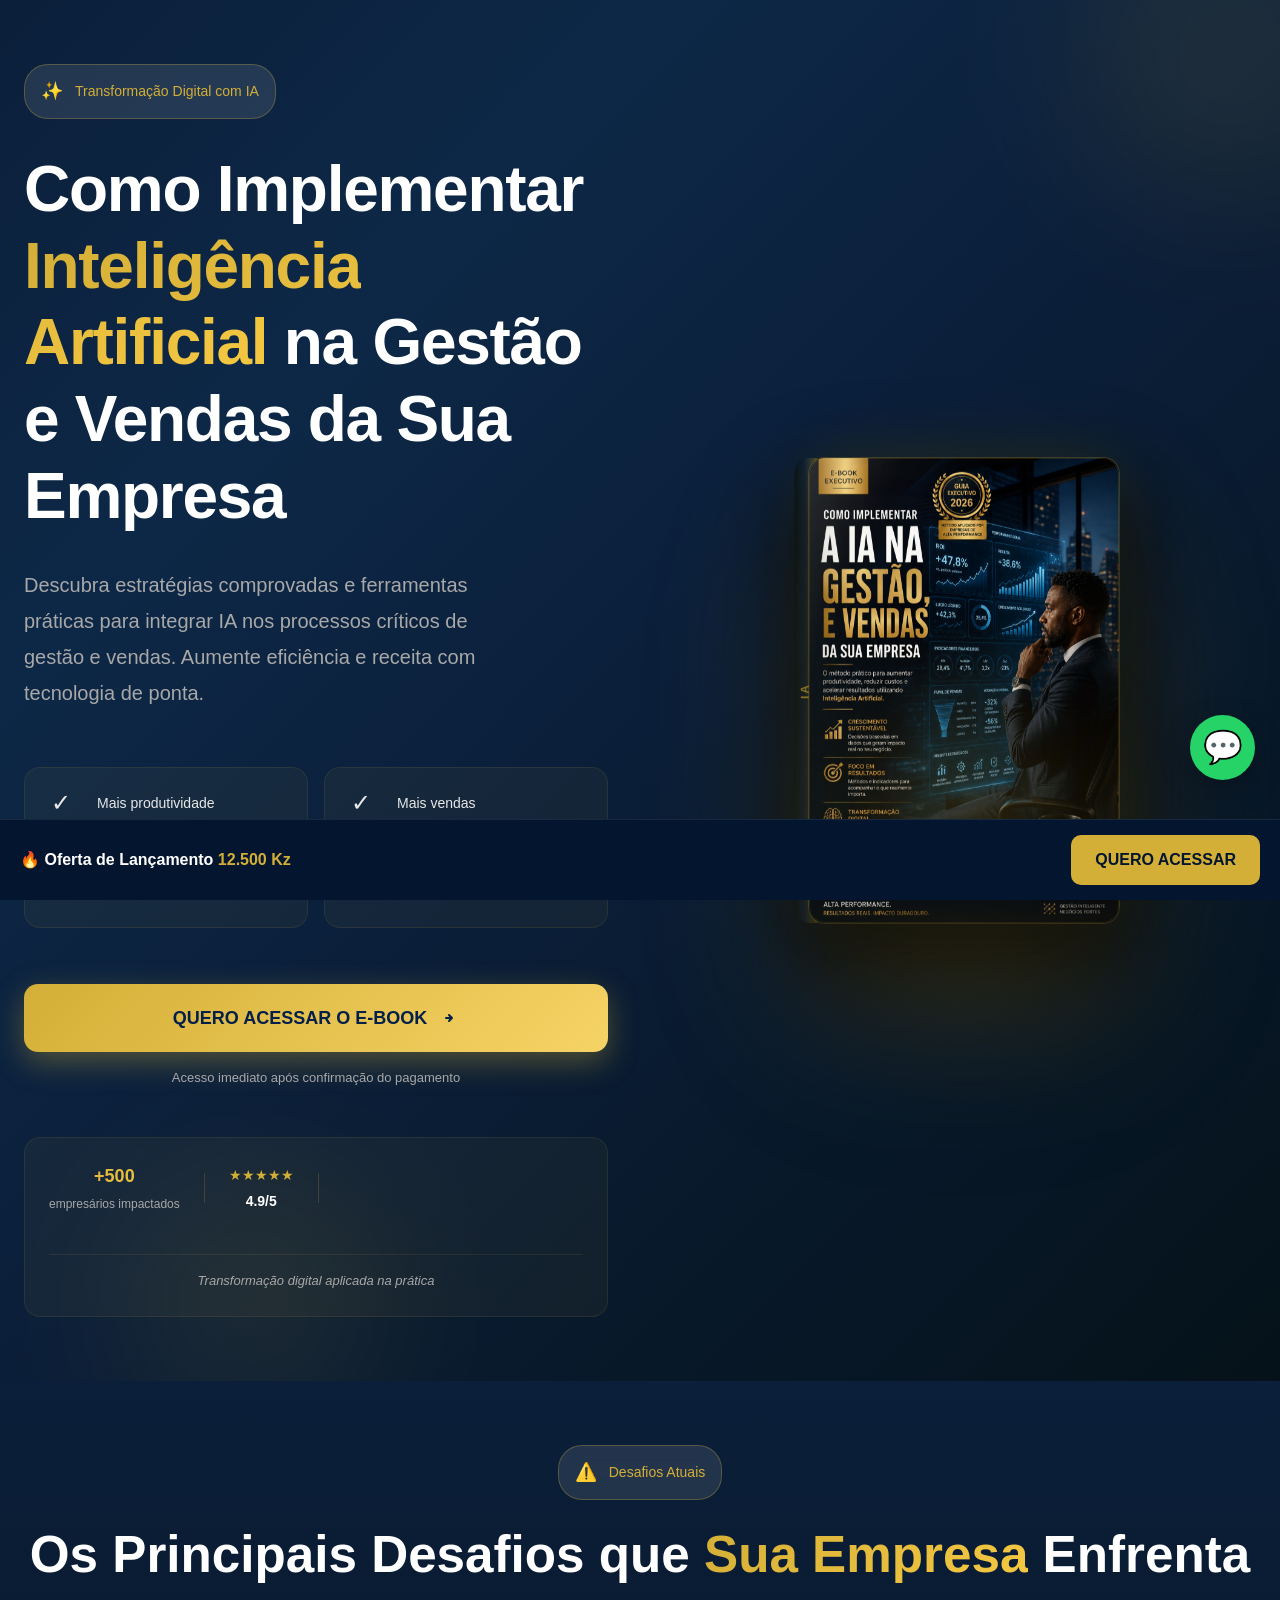
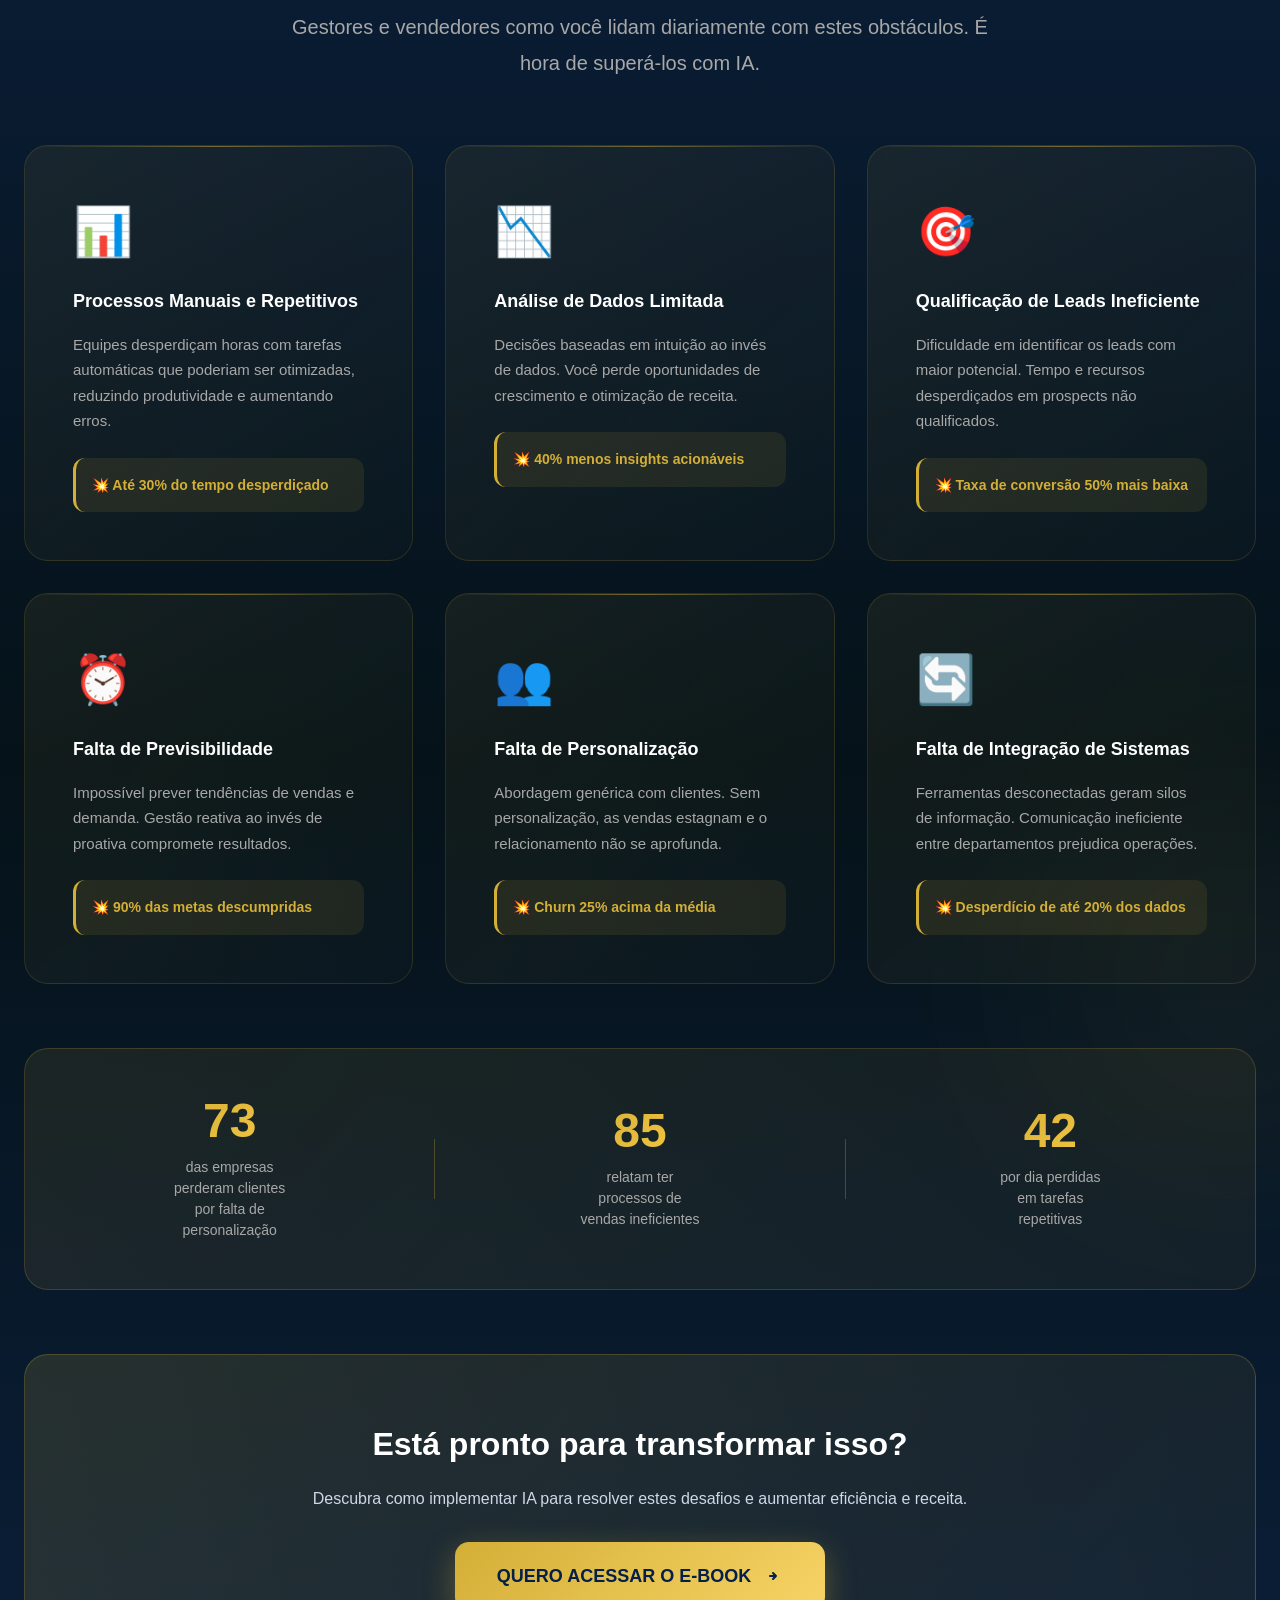
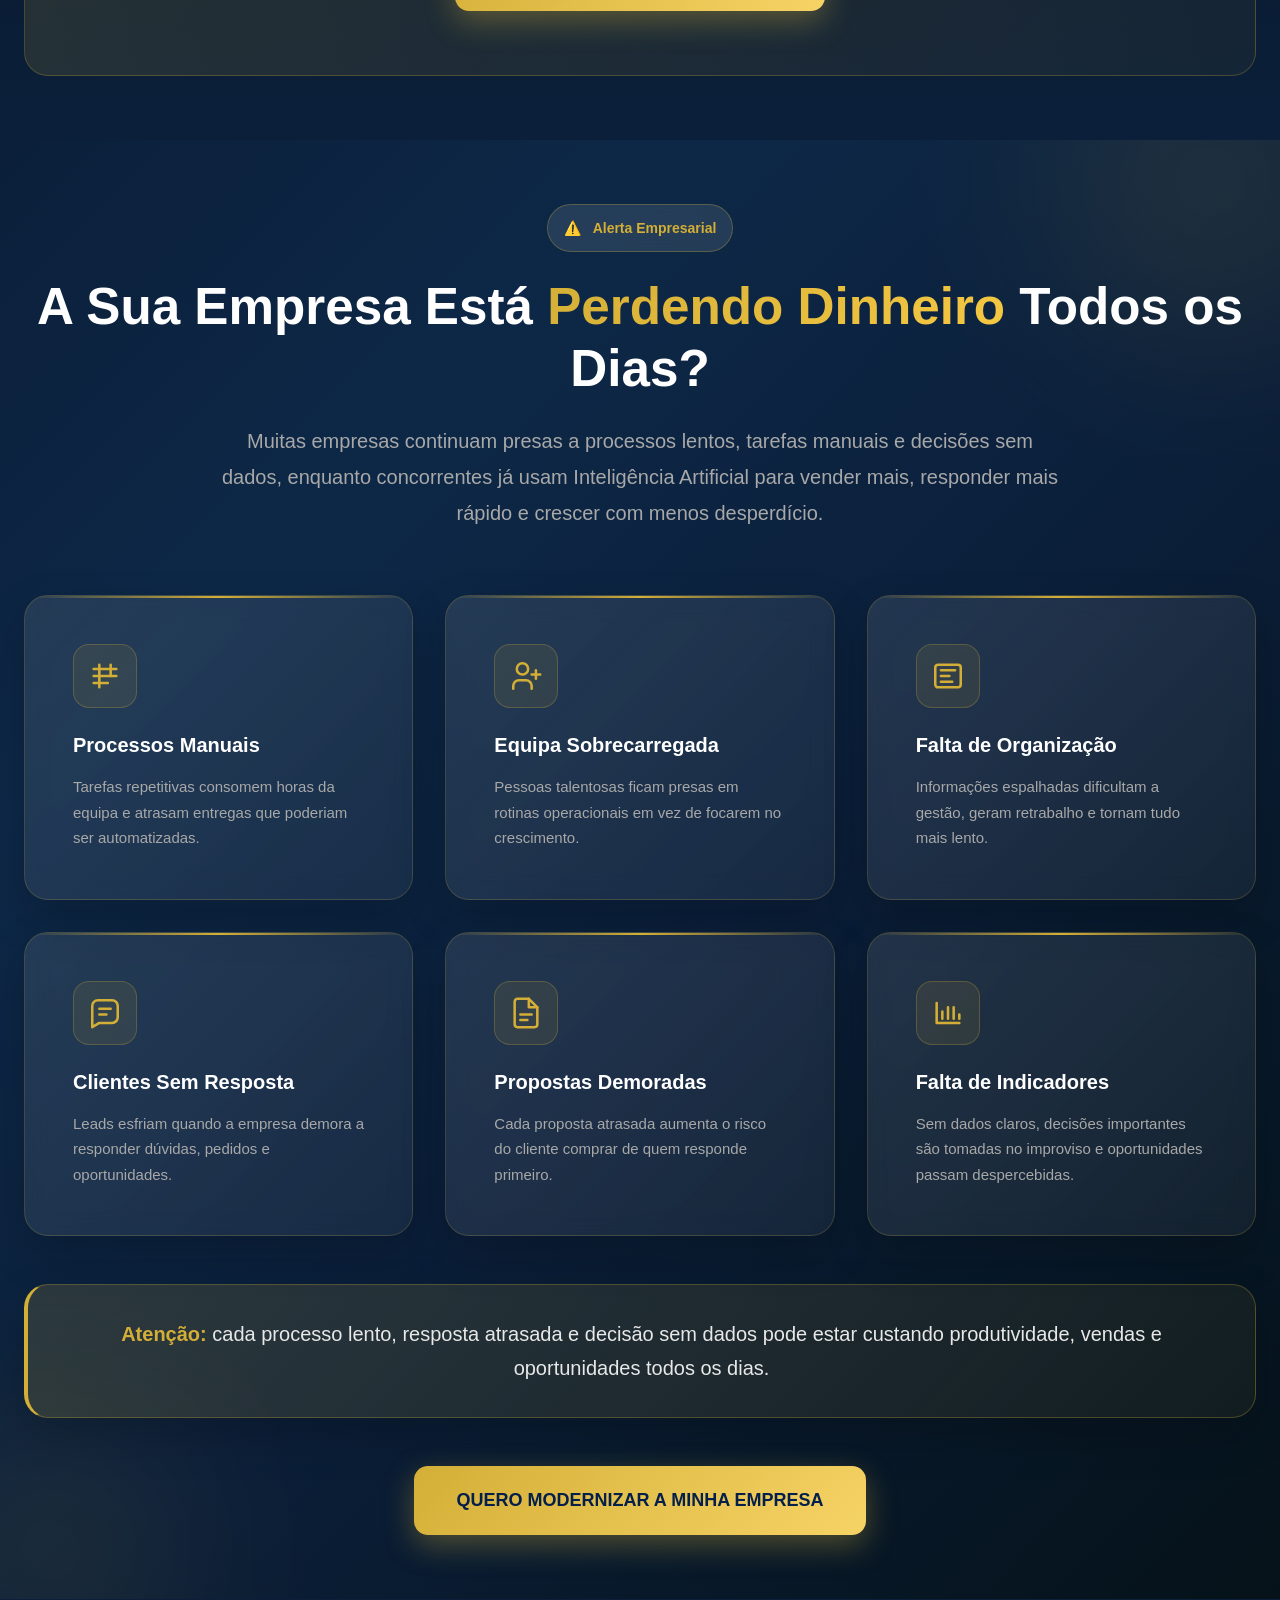
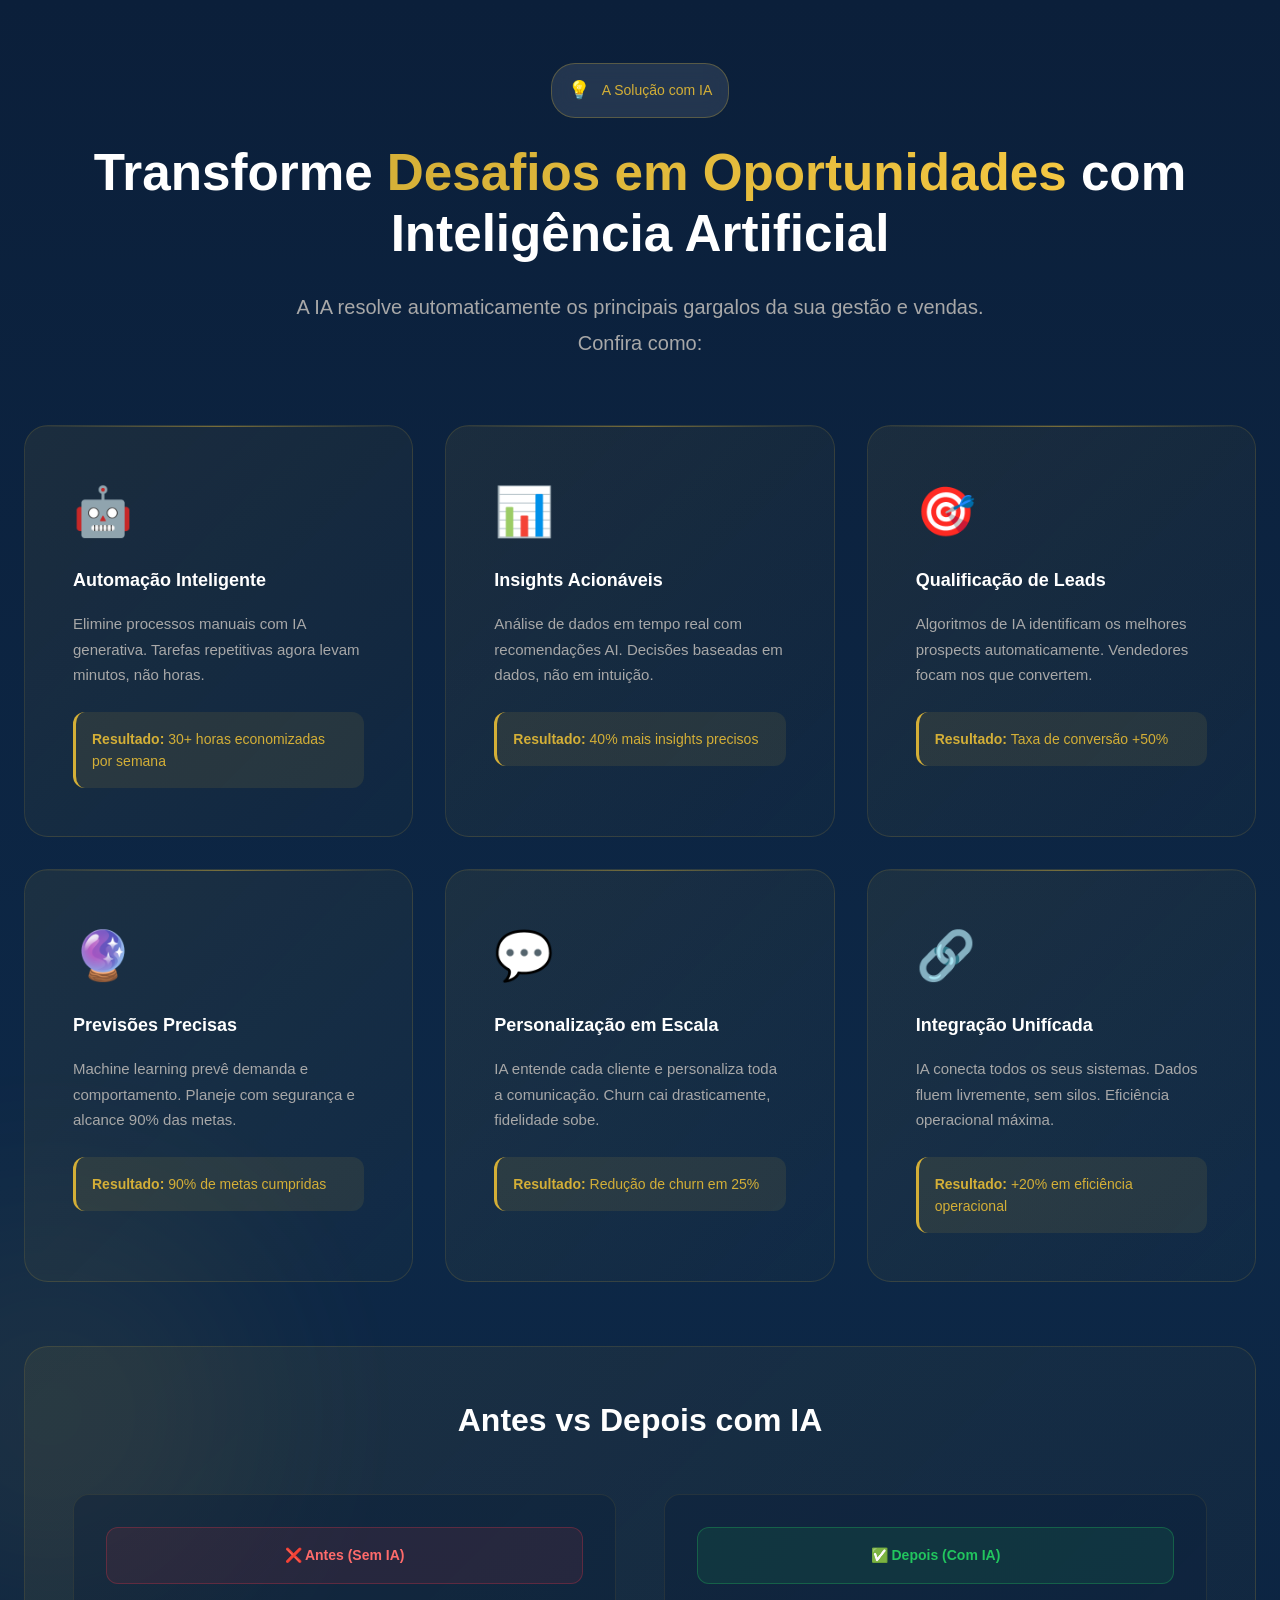
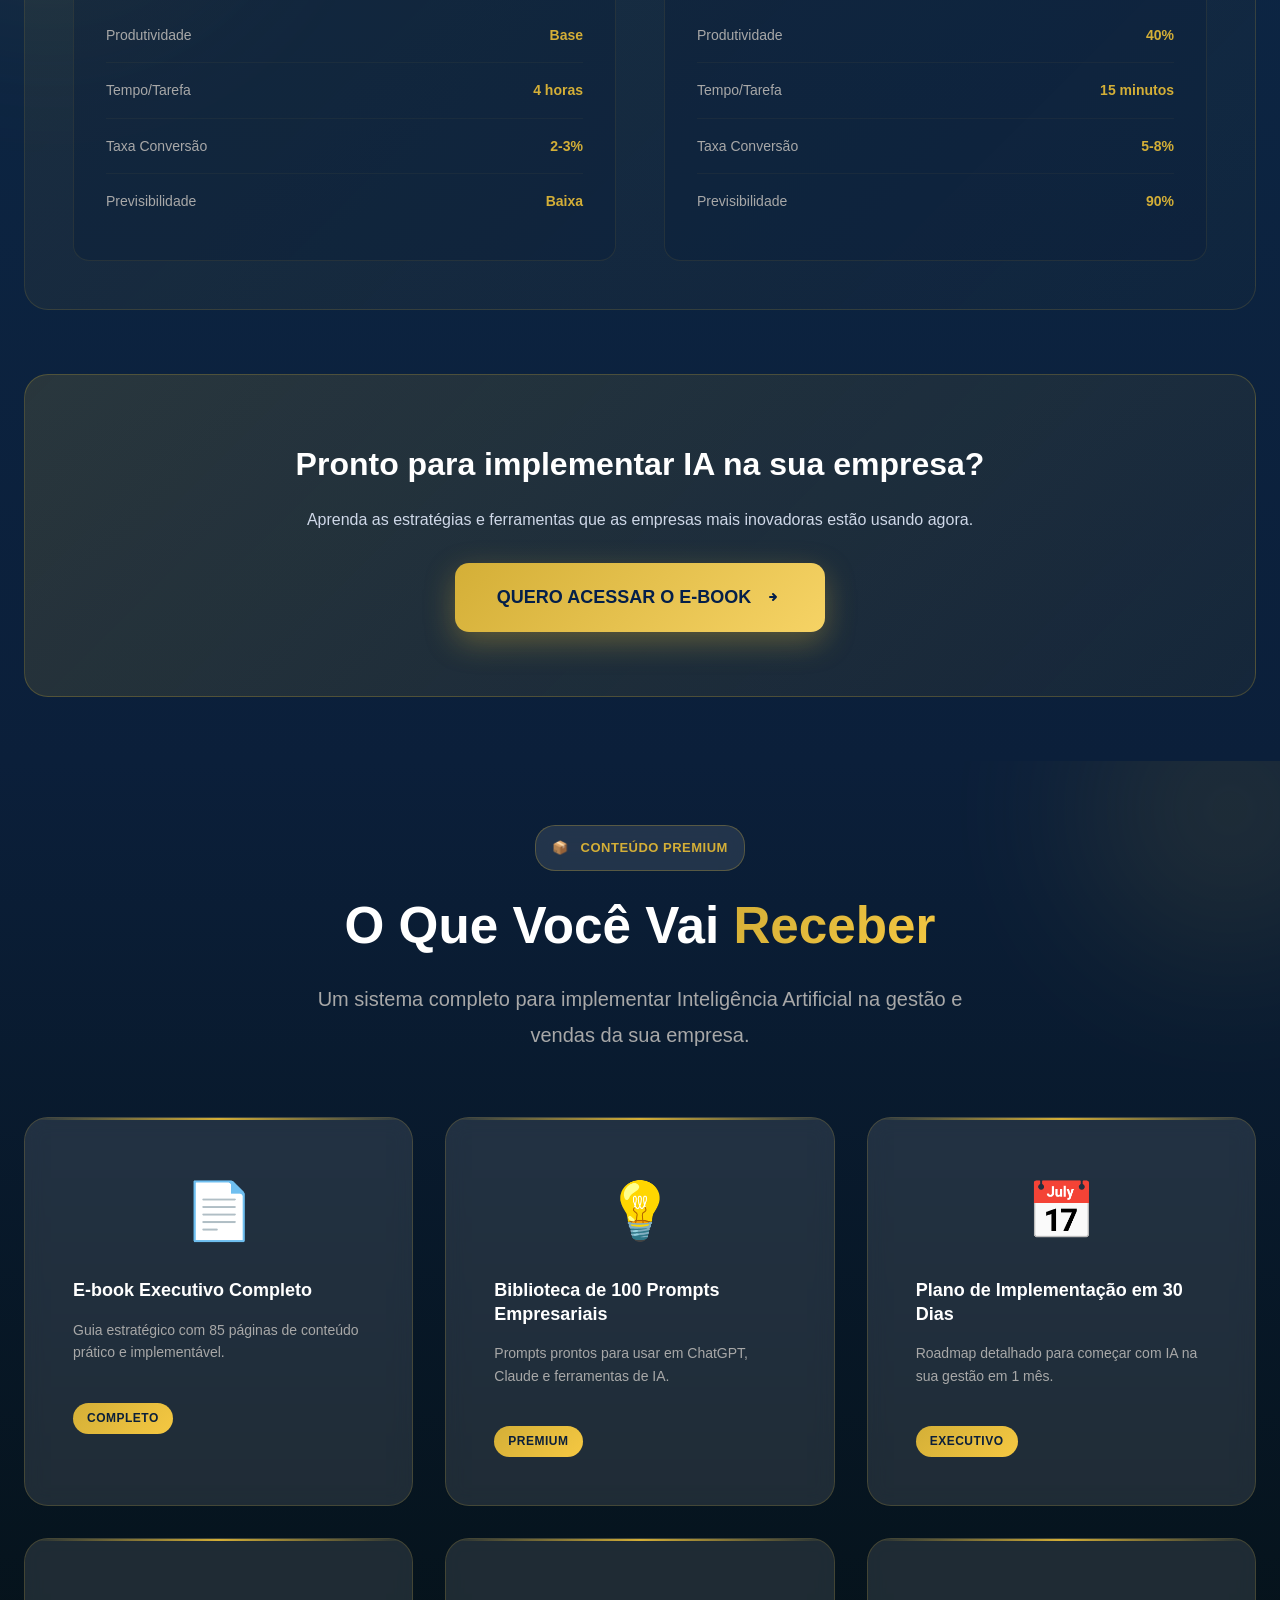
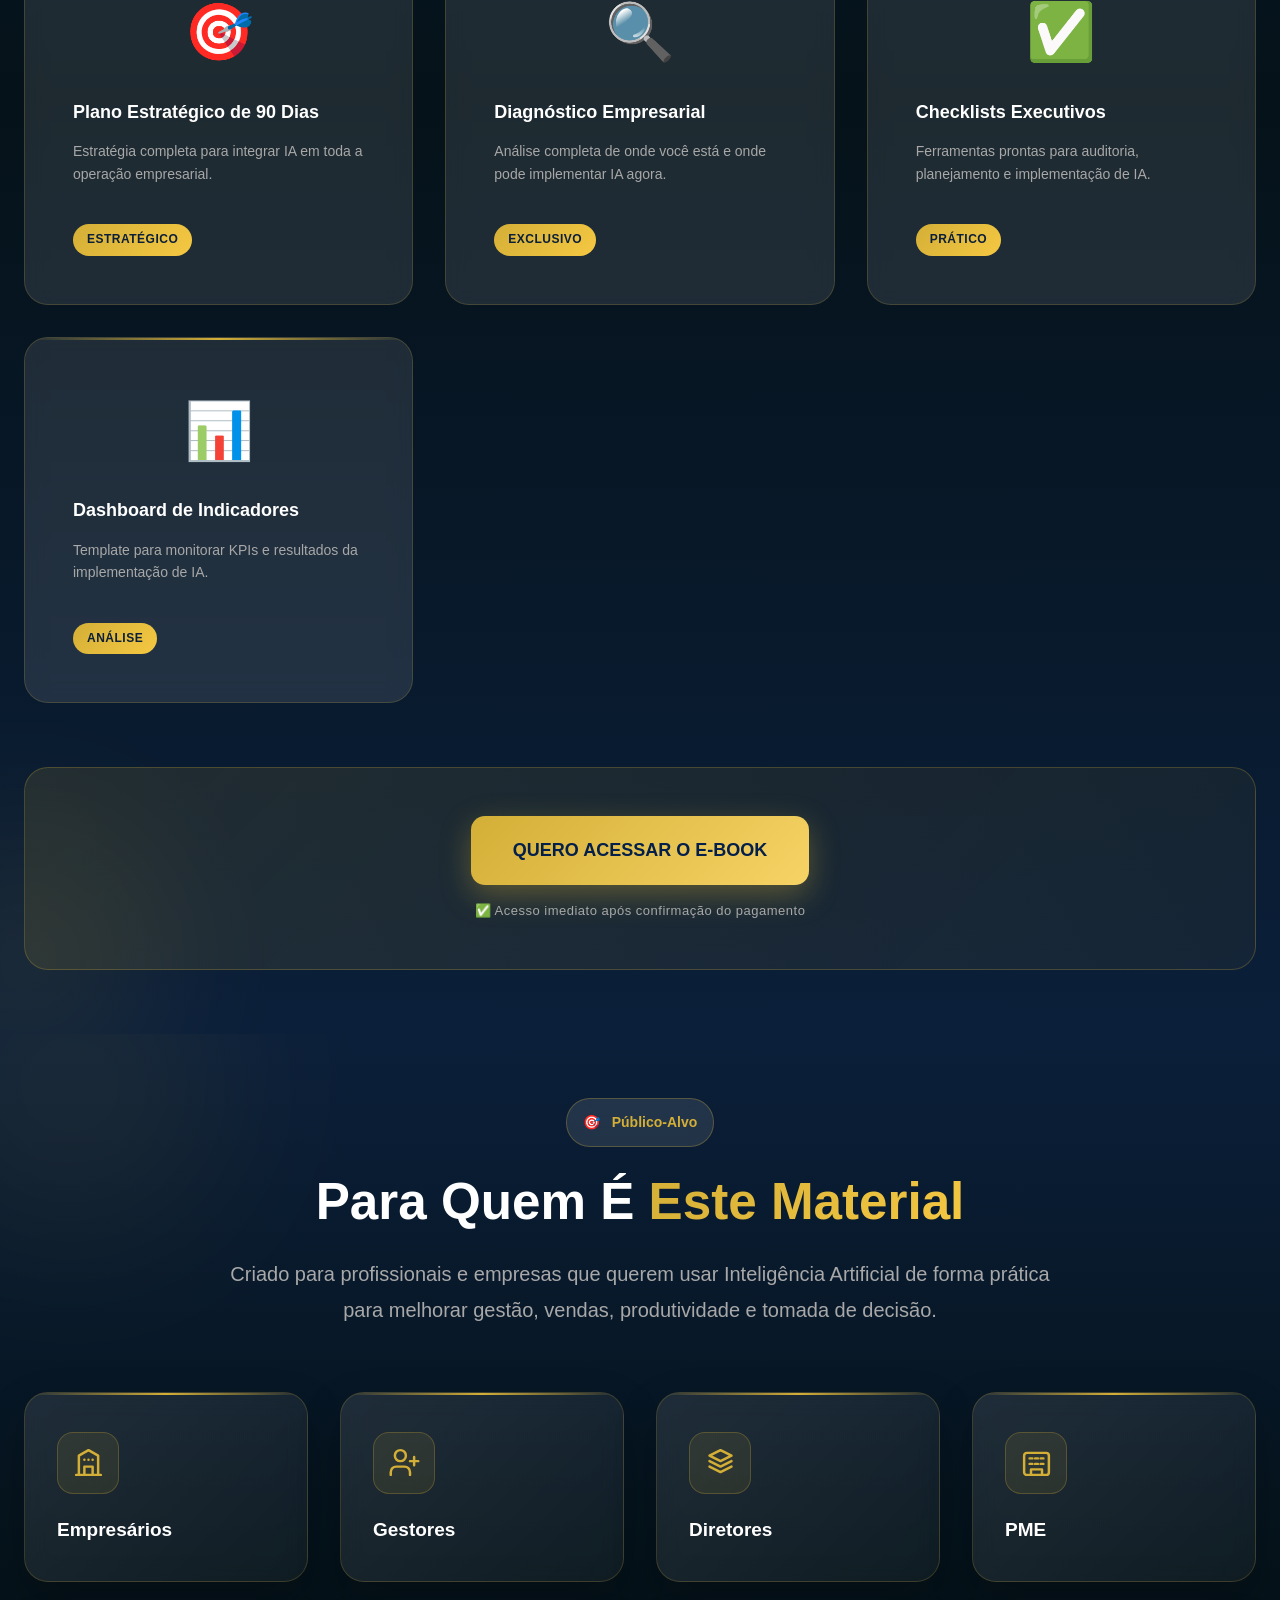
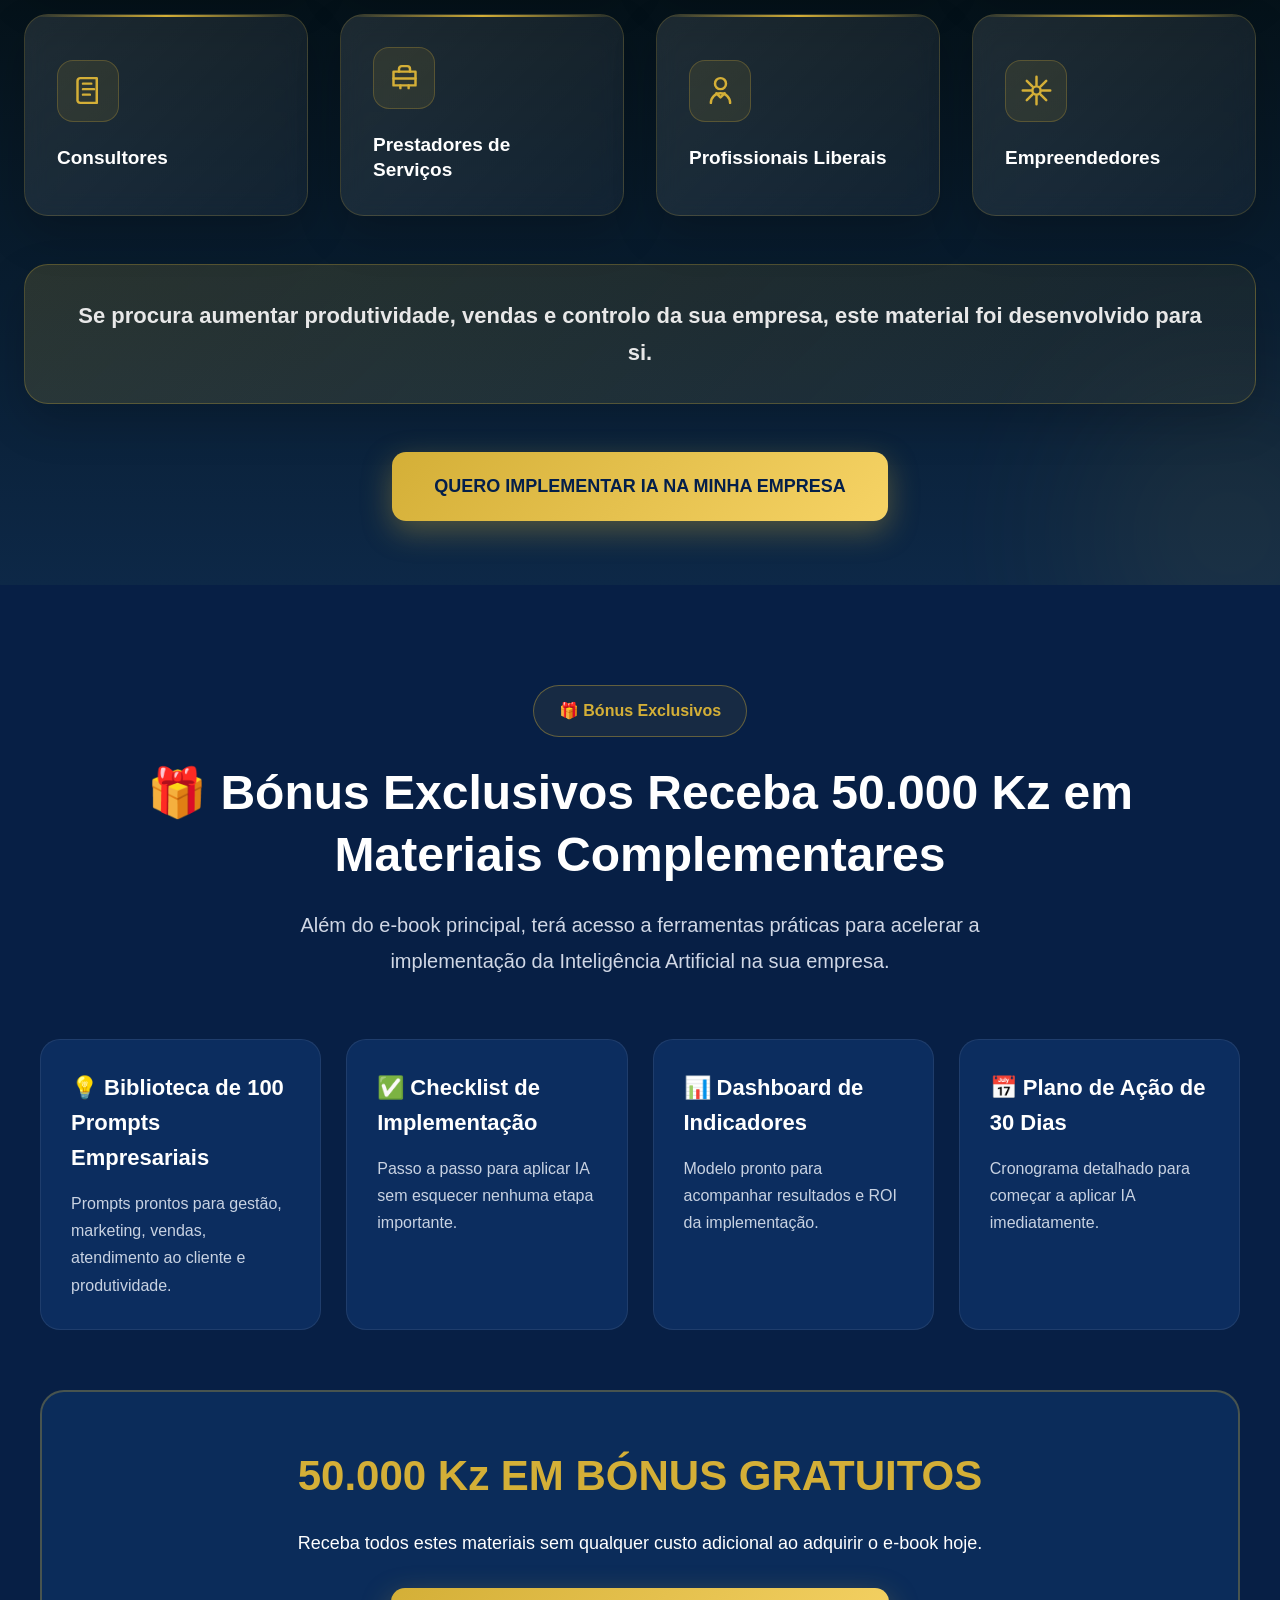
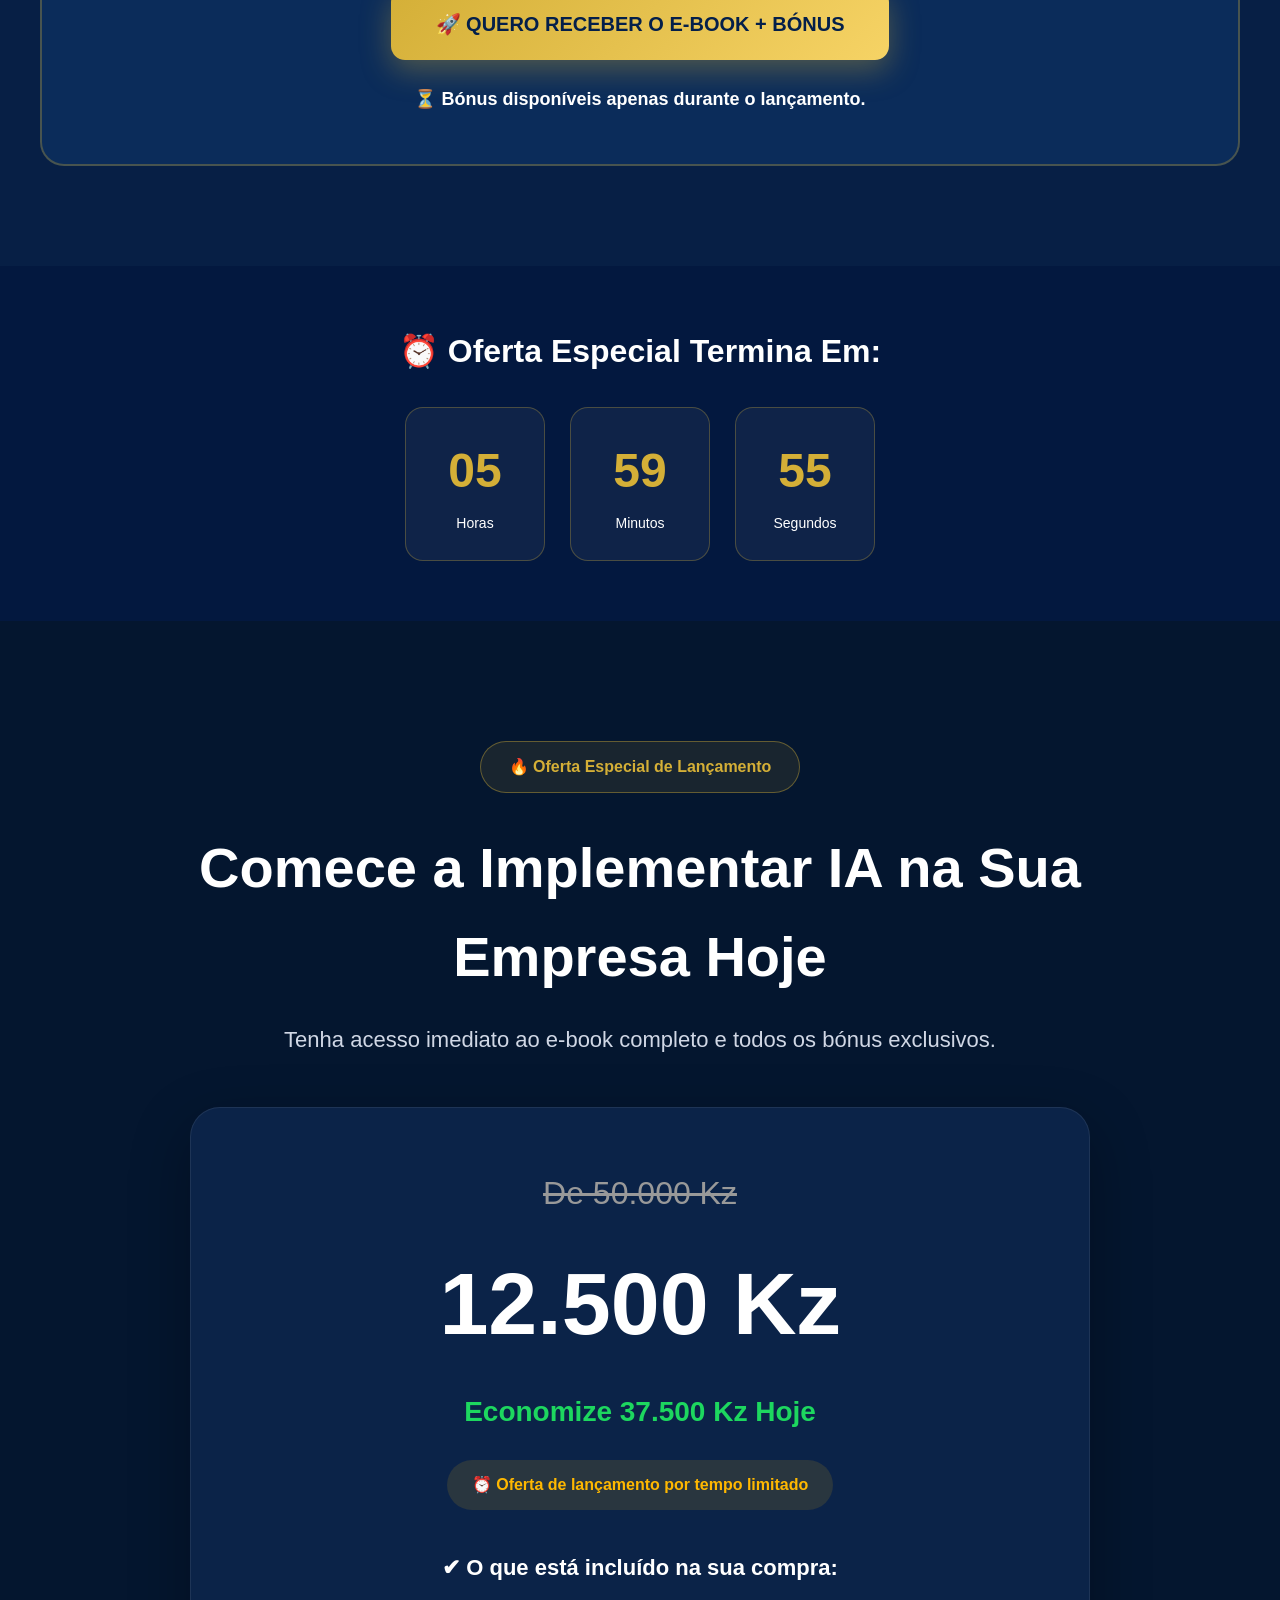
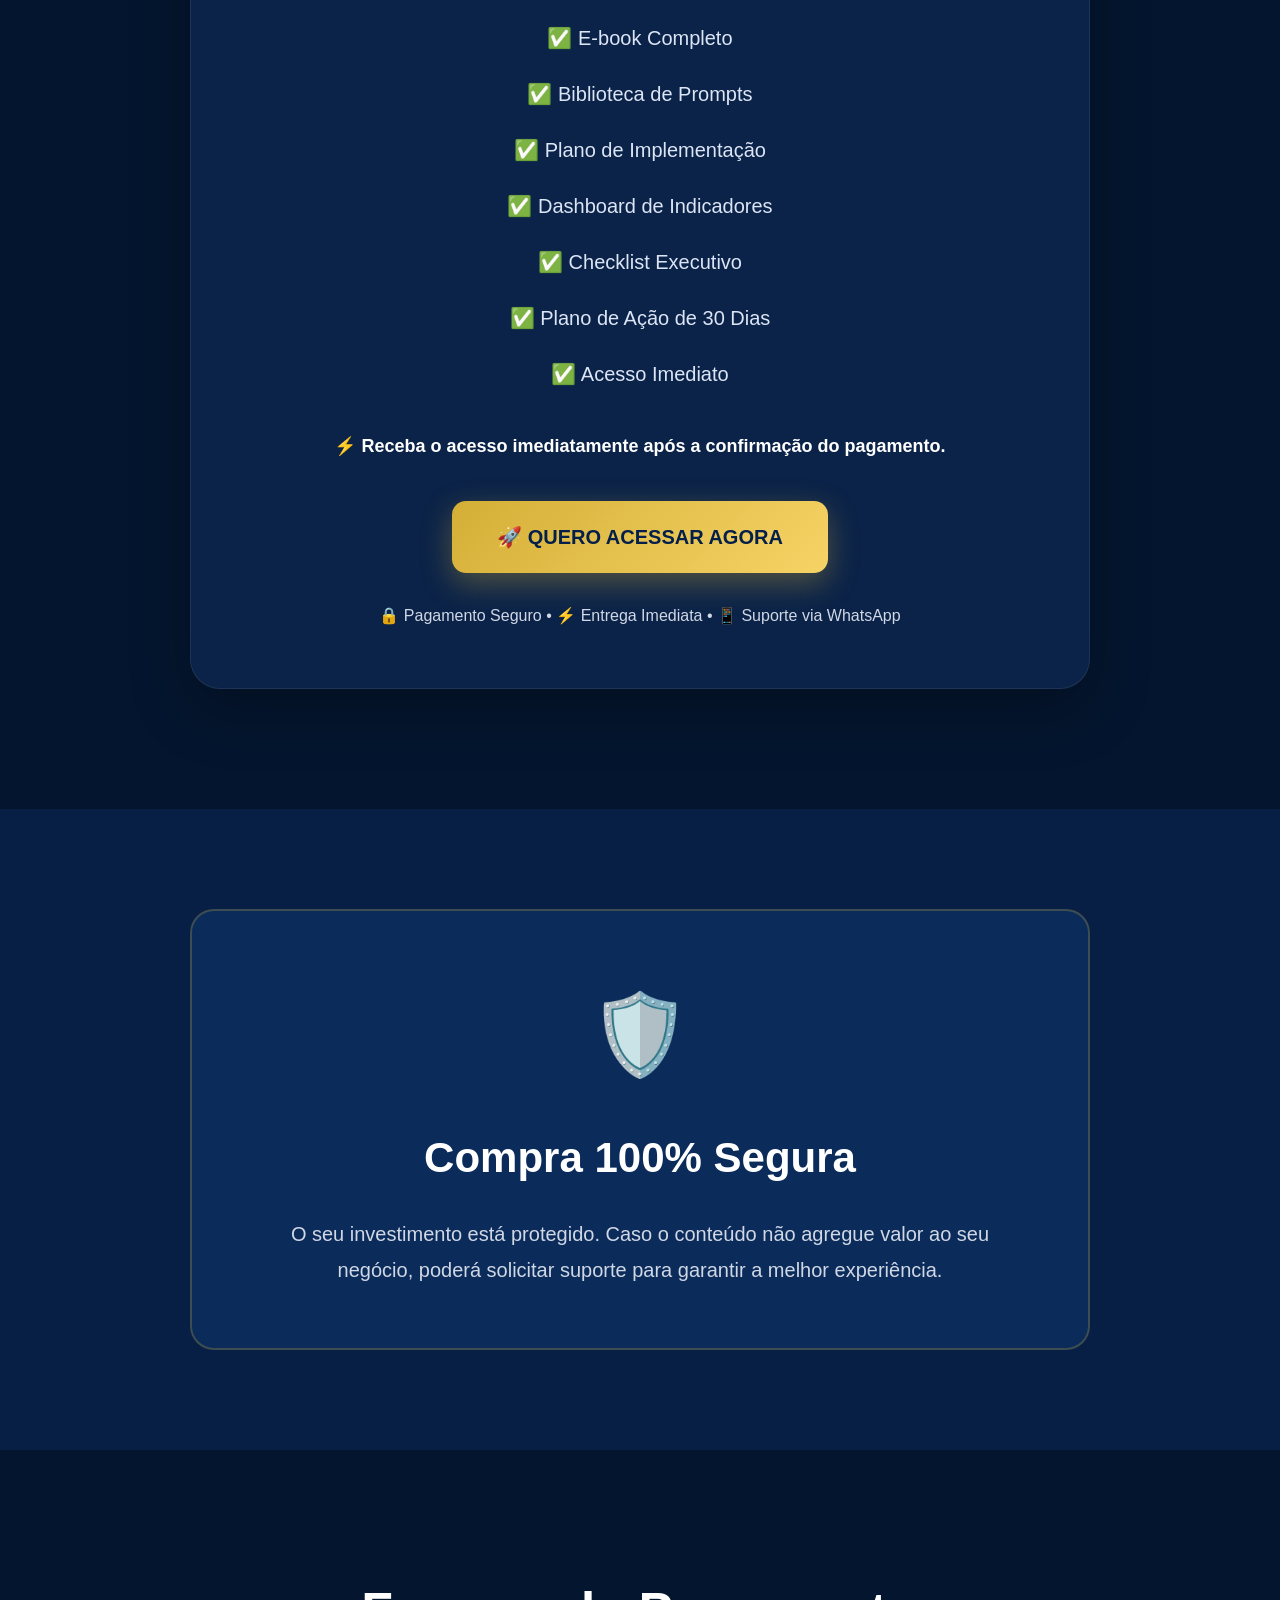
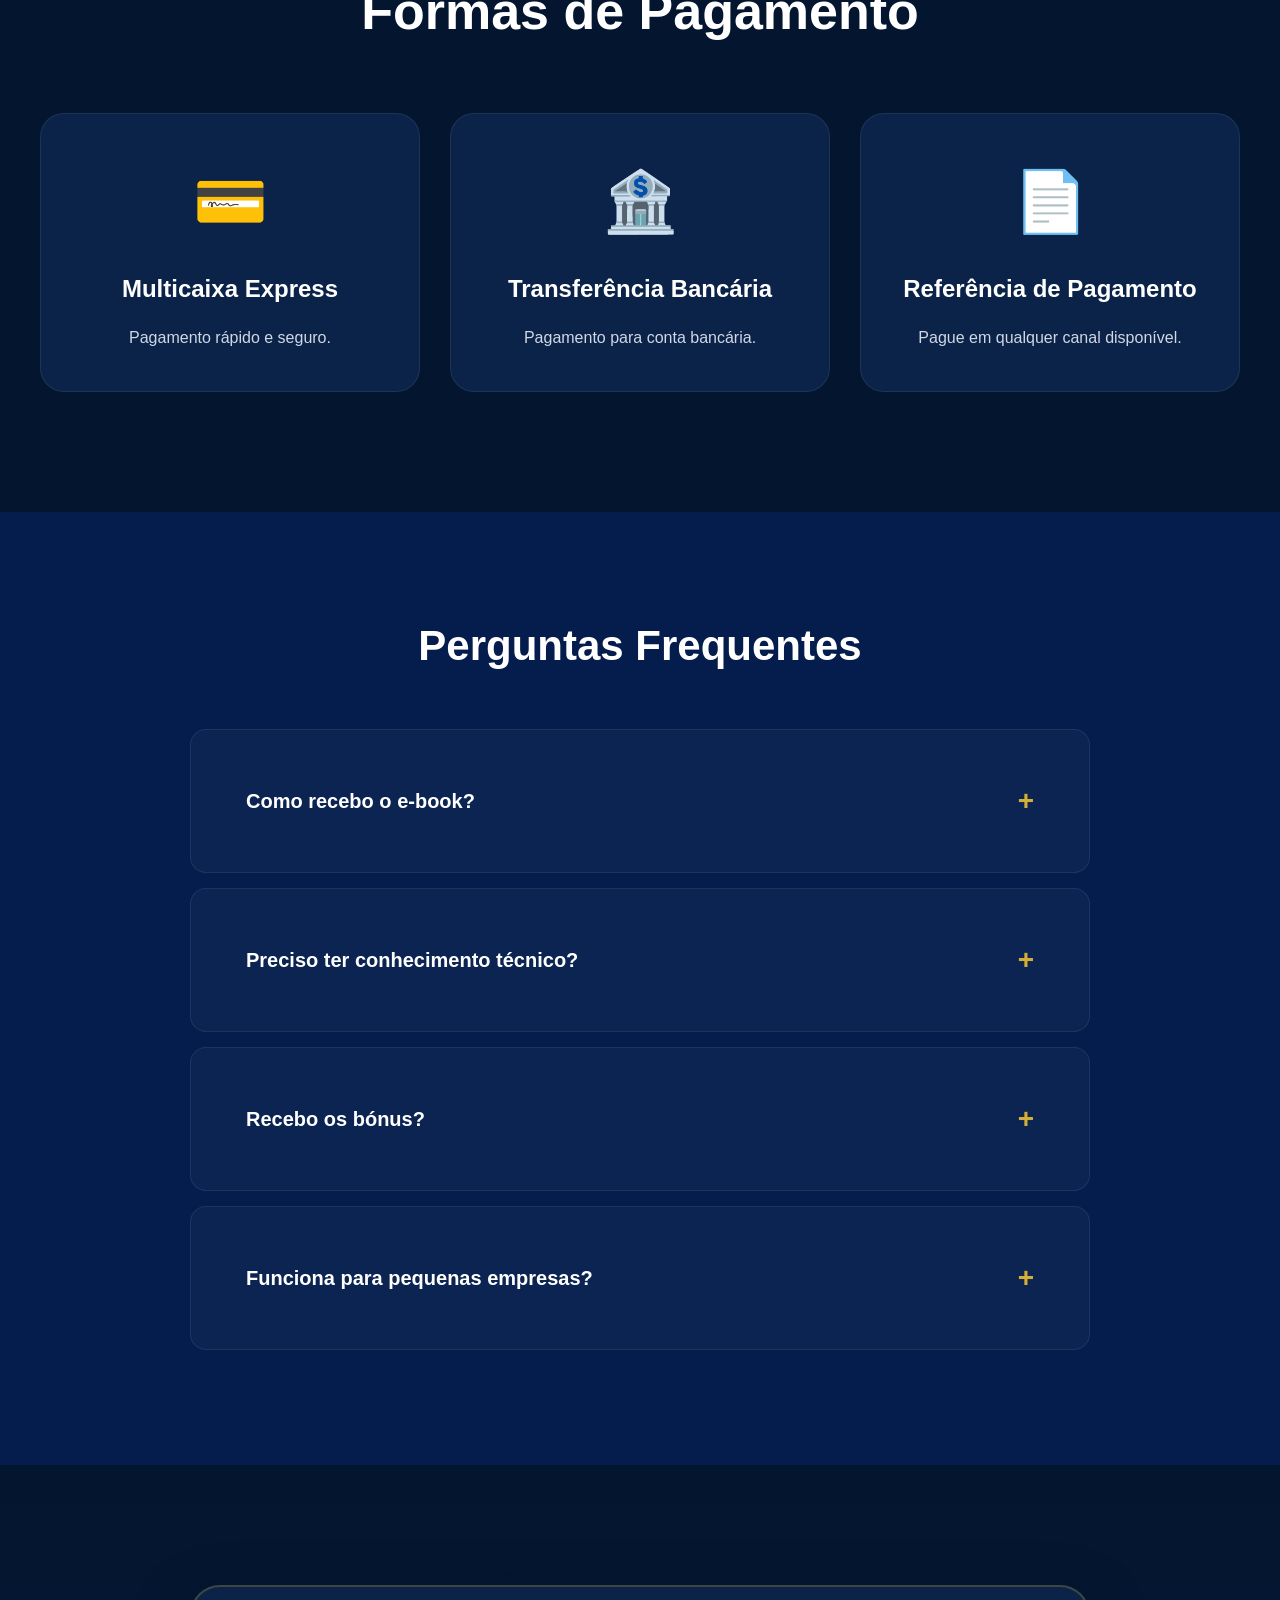
==== index.html @ 50e5b46a "Adiciona contador de escassez" ====
<!DOCTYPE html>
<html lang="pt">

<head>
    <meta charset="UTF-8">
    <meta name="viewport" content="width=device-width, initial-scale=1.0">

    <title>Como Implementar IA na Gestão e Vendas</title>

    <meta name="description"
content="Aprenda a implementar Inteligência Artificial na gestão e vendas da sua empresa. E-book completo + bónus exclusivos." />

    <link rel="stylesheet" href="landing/css/style.css">
</head>

<body>
    <!-- Hero Section Premium -->
    <section class="hero">
        <!-- Background Elements -->
        <div class="hero__background">
            <div class="hero__gradient"></div>
            <div class="hero__orb hero__orb--1"></div>
            <div class="hero__orb hero__orb--2"></div>
        </div>

        <!-- Container -->
        <div class="hero__container">
            <!-- Left Column -->
            <div class="hero__content">
                <!-- Badge -->
                <div class="hero__badge">
                    <span class="hero__badge-icon">✨</span>
                    Transformação Digital com IA
                </div>

                <!-- Main Title -->
                <h1 class="hero__title">
                    Como Implementar <span class="hero__title-highlight">Inteligência Artificial</span> na Gestão e Vendas da Sua Empresa
                </h1>

                <!-- Subtitle -->
                <p class="hero__subtitle">
                    Descubra estratégias comprovadas e ferramentas práticas para integrar IA nos processos críticos de gestão e vendas. Aumente eficiência e receita com tecnologia de ponta.
                </p>

                <!-- Benefits -->
                <div class="hero__benefits">
                    <div class="hero__benefit">
                        <div class="hero__benefit-icon">✓</div>
                        <span>Mais produtividade</span>
                    </div>
                    <div class="hero__benefit">
                        <div class="hero__benefit-icon">✓</div>
                        <span>Mais vendas</span>
                    </div>
                    <div class="hero__benefit">
                        <div class="hero__benefit-icon">✓</div>
                        <span>Menos custos</span>
                    </div>
                    <div class="hero__benefit">
                        <div class="hero__benefit-icon">✓</div>
                        <span>Melhor gestão</span>
                    </div>
                </div>

                <!-- CTA Button -->
                <div class="hero__cta">
                    <a href="checkout/checkout.html" class="hero_button hero_button--primary">
                        <span>QUERO ACESSAR O E-BOOK</span>
                        <svg class="hero__button-icon" width="20" height="20" viewBox="0 0 20 20" fill="none">
                            <path d="M7 10H13M13 10L10 7M13 10L10 13" stroke="currentColor" stroke-width="2" stroke-linecap="round" stroke-linejoin="round"/>
                        </svg>
                    </a>
                    <p class="hero__cta-note">Acesso imediato após confirmação do pagamento</p>

                    <!-- Social Proof -->
                    <div class="hero__social-proof">
                        <div class="hero__social-proof-item">
                            <span class="hero__social-proof-number">+500</span>
                            <span class="hero__social-proof-text">empresários impactados</span>
                        </div>
                        <div class="hero__social-proof-divider"></div>
                        <div class="hero__social-proof-item">
                            <span class="hero__social-proof-stars">★★★★★</span>
                            <span class="hero__social-proof-rating">4.9/5</span>
                        </div>
                        <div class="hero__social-proof-divider"></div>
                        <div class="hero__social-proof-item hero__social-proof-full">
                            <span class="hero__social-proof-subtext">Transformação digital aplicada na prática</span>
                        </div>
                    </div>
                </div>
            </div>

            <!-- Right Column - 3D Mockup -->
            <div class="hero__visual">
                <div class="hero__ebook-container">
                    <!-- Single Premium E-book with 3D Perspective -->
                    <div class="hero__ebook-wrapper">
                        <div class="hero__ebook">
                            <!-- Spine (Lombada) -->
                            <div class="hero__ebook-spine">
                                <span class="hero__ebook-spine-text">IA</span>
                            </div>

                            <!-- Front Cover (Capa) -->
                            <div class="hero__ebook-front">
                                <img
                                    class="hero__ebook-cover"
                                    src="images/ChatGPT Image 12_06_2026, 10_55_44.png"
                                    alt="Capa do e-book Como Implementar a IA na Gestão e Vendas da sua Empresa"
                                >
                                <div class="hero__ebook-badge">E-BOOK PREMIUM</div>
                                
                                <div class="hero__ebook-icon">
                                    <svg width="60" height="60" viewBox="0 0 60 60" fill="none">
                                        <circle cx="30" cy="30" r="28" stroke="url(#grad)" stroke-width="2"/>
                                        <path d="M30 15V45M20 30H40" stroke="url(#grad)" stroke-width="2" stroke-linecap="round"/>
                                        <defs>
                                            <linearGradient id="grad" x1="0%" y1="0%" x2="100%" y2="100%">
                                                <stop offset="0%" style="stop-color:#D4AF37;stop-opacity:1" />
                                                <stop offset="100%" style="stop-color:#F5C842;stop-opacity:1" />
                                            </linearGradient>
                                        </defs>
                                    </svg>
                                </div>

                                <h2 class="hero__ebook-main-title">
                                    Como Implementar<br/>
                                    <span class="hero__ebook-main-highlight">Inteligência Artificial</span><br/>
                                    na Gestão e Vendas
                                </h2>

                                <p class="hero__ebook-subtitle">Estratégias comprovadas para transformação digital</p>

                                <div class="hero__ebook-features">
                                    <div class="hero__ebook-feature">✓ Gestão com IA</div>
                                    <div class="hero__ebook-feature">✓ Vendas Inteligentes</div>
                                    <div class="hero__ebook-feature">✓ Implementação Prática</div>
                                </div>

                                <div class="hero__ebook-footer">
                                    <span class="hero__ebook-pages">85 Páginas</span>
                                    <span class="hero__ebook-year">2026</span>
                                </div>
                            </div>

                            <!-- Back Cover (Parte traseira) -->
                            <div class="hero__ebook-back">
                            </div>
                        </div>

                        <!-- Shadow Layers -->
                        <div class="hero__ebook-shadow hero__ebook-shadow--1"></div>
                        <div class="hero__ebook-shadow hero__ebook-shadow--2"></div>
                        <div class="hero__ebook-shadow hero__ebook-shadow--3"></div>
                    </div>
                </div>

                <!-- Floating Badge -->
                <div class="hero__floating-badge">
                    <div class="hero__floating-badge-icon">⭐</div>
                    <div>
                        <strong>4.9/5</strong>
                        <p>1000+ Profissionais</p>
                    </div>
                </div>
            </div>
        </div>
    </section>

    <!-- Problem Section -->
    <section class="problem">
        <!-- Background Elements -->
        <div class="problem__background">
            <div class="problem__gradient"></div>
            <div class="problem__orb problem__orb--1"></div>
        </div>

        <!-- Container -->
        <div class="problem__container">
            <!-- Header -->
            <div class="problem__header">
                <div class="problem__badge">
                    <span class="problem__badge-icon">⚠️</span>
                    Desafios Atuais
                </div>
                <h2 class="problem__title">
                    Os Principais Desafios que <span class="problem__title-highlight">Sua Empresa</span> Enfrenta
                </h2>
                <p class="problem__subtitle">
                    Gestores e vendedores como você lidam diariamente com estes obstáculos. É hora de superá-los com IA.
                </p>
            </div>

            <!-- Problems Grid -->
            <div class="problem__grid">
                <!-- Problem 1 -->
                <div class="problem__card">
                    <div class="problem__card-icon">📊</div>
                    <h3 class="problem__card-title">Processos Manuais e Repetitivos</h3>
                    <p class="problem__card-description">
                        Equipes desperdiçam horas com tarefas automáticas que poderiam ser otimizadas, reduzindo produtividade e aumentando erros.
                    </p>
                    <div class="problem__card-impact">💥 Até 30% do tempo desperdiçado</div>
                </div>

                <!-- Problem 2 -->
                <div class="problem__card">
                    <div class="problem__card-icon">📉</div>
                    <h3 class="problem__card-title">Análise de Dados Limitada</h3>
                    <p class="problem__card-description">
                        Decisões baseadas em intuição ao invés de dados. Você perde oportunidades de crescimento e otimização de receita.
                    </p>
                    <div class="problem__card-impact">💥 40% menos insights acionáveis</div>
                </div>

                <!-- Problem 3 -->
                <div class="problem__card">
                    <div class="problem__card-icon">🎯</div>
                    <h3 class="problem__card-title">Qualificação de Leads Ineficiente</h3>
                    <p class="problem__card-description">
                        Dificuldade em identificar os leads com maior potencial. Tempo e recursos desperdiçados em prospects não qualificados.
                    </p>
                    <div class="problem__card-impact">💥 Taxa de conversão 50% mais baixa</div>
                </div>

                <!-- Problem 4 -->
                <div class="problem__card">
                    <div class="problem__card-icon">⏰</div>
                    <h3 class="problem__card-title">Falta de Previsibilidade</h3>
                    <p class="problem__card-description">
                        Impossível prever tendências de vendas e demanda. Gestão reativa ao invés de proativa compromete resultados.
                    </p>
                    <div class="problem__card-impact">💥 90% das metas descumpridas</div>
                </div>

                <!-- Problem 5 -->
                <div class="problem__card">
                    <div class="problem__card-icon">👥</div>
                    <h3 class="problem__card-title">Falta de Personalização</h3>
                    <p class="problem__card-description">
                        Abordagem genérica com clientes. Sem personalização, as vendas estagnam e o relacionamento não se aprofunda.
                    </p>
                    <div class="problem__card-impact">💥 Churn 25% acima da média</div>
                </div>

                <!-- Problem 6 -->
                <div class="problem__card">
                    <div class="problem__card-icon">🔄</div>
                    <h3 class="problem__card-title">Falta de Integração de Sistemas</h3>
                    <p class="problem__card-description">
                        Ferramentas desconectadas geram silos de informação. Comunicação ineficiente entre departamentos prejudica operações.
                    </p>
                    <div class="problem__card-impact">💥 Desperdício de até 20% dos dados</div>
                </div>
            </div>

            <!-- Stats Section -->
            <div class="problem__stats">
                <div class="problem__stat-item">
                    <div class="problem__stat-number">73%</div>
                    <p>das empresas perderam clientes por falta de personalização</p>
                </div>
                <div class="problem__stat-divider"></div>
                <div class="problem__stat-item">
                    <div class="problem__stat-number">85%</div>
                    <p>relatam ter processos de vendas ineficientes</p>
                </div>
                <div class="problem__stat-divider"></div>
                <div class="problem__stat-item">
                    <div class="problem__stat-number">4.2h</div>
                    <p>por dia perdidas em tarefas repetitivas</p>
                </div>
            </div>

            <!-- CTA Section -->
            <div class="problem__cta-section">
                <h3 class="problem__cta-title">Está pronto para transformar isso?</h3>
                <p class="problem__cta-description">
                    Descubra como implementar IA para resolver estes desafios e aumentar eficiência e receita.
                </p>
                <a href="checkout/checkout.html" class="problem_button">
                    <span>QUERO ACESSAR O E-BOOK</span>
                    <svg class="problem__button-icon" width="20" height="20" viewBox="0 0 20 20" fill="none">
                        <path d="M7 10H13M13 10L10 7M13 10L10 13" stroke="currentColor" stroke-width="2" stroke-linecap="round" stroke-linejoin="round"/>
                    </svg>
                </a>
            </div>
        </div>
    </section>



    <!-- Business Loss Awareness Section -->
    <section class="loss">
        <div class="loss__background">
            <div class="loss__gradient"></div>
            <div class="loss__orb loss__orb--1"></div>
            <div class="loss__orb loss__orb--2"></div>
        </div>

        <div class="loss__container">
            <div class="loss__header">
                <div class="loss__badge">
                    <span>⚠️</span>
                    Alerta Empresarial
                </div>
                <h2 class="loss__title">
                    A Sua Empresa Está <span class="loss__title-highlight">Perdendo Dinheiro</span> Todos os Dias?
                </h2>
                <p class="loss__subtitle">
                    Muitas empresas continuam presas a processos lentos, tarefas manuais e decisões sem dados, enquanto concorrentes já usam Inteligência Artificial para vender mais, responder mais rápido e crescer com menos desperdício.
                </p>
            </div>

            <div class="loss__cards">
                <div class="loss__card">
                    <div class="loss__card-icon">
                        <svg viewBox="0 0 24 24" aria-hidden="true">
                            <path d="M4 7h16M4 12h16M4 17h10" />
                            <path d="M8 4v16M16 4v8" />
                        </svg>
                    </div>
                    <h3 class="loss__card-title">Processos Manuais</h3>
                    <p class="loss__card-description">Tarefas repetitivas consomem horas da equipa e atrasam entregas que poderiam ser automatizadas.</p>
                </div>

                <div class="loss__card">
                    <div class="loss__card-icon">
                        <svg viewBox="0 0 24 24" aria-hidden="true">
                            <path d="M16 21v-2a4 4 0 0 0-4-4H7a4 4 0 0 0-4 4v2" />
                            <circle cx="9.5" cy="7" r="4" />
                            <path d="M19 8v6M22 11h-6" />
                        </svg>
                    </div>
                    <h3 class="loss__card-title">Equipa Sobrecarregada</h3>
                    <p class="loss__card-description">Pessoas talentosas ficam presas em rotinas operacionais em vez de focarem no crescimento.</p>
                </div>

                <div class="loss__card">
                    <div class="loss__card-icon">
                        <svg viewBox="0 0 24 24" aria-hidden="true">
                            <rect x="3" y="4" width="18" height="16" rx="2" />
                            <path d="M7 8h10M7 12h6M7 16h8" />
                        </svg>
                    </div>
                    <h3 class="loss__card-title">Falta de Organização</h3>
                    <p class="loss__card-description">Informações espalhadas dificultam a gestão, geram retrabalho e tornam tudo mais lento.</p>
                </div>

                <div class="loss__card">
                    <div class="loss__card-icon">
                        <svg viewBox="0 0 24 24" aria-hidden="true">
                            <path d="M21 15a4 4 0 0 1-4 4H8l-5 3V7a4 4 0 0 1 4-4h10a4 4 0 0 1 4 4z" />
                            <path d="M8 9h8M8 13h5" />
                        </svg>
                    </div>
                    <h3 class="loss__card-title">Clientes Sem Resposta</h3>
                    <p class="loss__card-description">Leads esfriam quando a empresa demora a responder dúvidas, pedidos e oportunidades.</p>
                </div>

                <div class="loss__card">
                    <div class="loss__card-icon">
                        <svg viewBox="0 0 24 24" aria-hidden="true">
                            <path d="M14 2H6a2 2 0 0 0-2 2v16a2 2 0 0 0 2 2h12a2 2 0 0 0 2-2V8z" />
                            <path d="M14 2v6h6M8 13h8M8 17h5" />
                        </svg>
                    </div>
                    <h3 class="loss__card-title">Propostas Demoradas</h3>
                    <p class="loss__card-description">Cada proposta atrasada aumenta o risco do cliente comprar de quem responde primeiro.</p>
                </div>

                <div class="loss__card">
                    <div class="loss__card-icon">
                        <svg viewBox="0 0 24 24" aria-hidden="true">
                            <path d="M4 19V5M4 19h16" />
                            <path d="M8 16v-5M12 16V8M16 16v-8M20 16v-3" />
                        </svg>
                    </div>
                    <h3 class="loss__card-title">Falta de Indicadores</h3>
                    <p class="loss__card-description">Sem dados claros, decisões importantes são tomadas no improviso e oportunidades passam despercebidas.</p>
                </div>
            </div>

            <div class="loss__alert">
                <strong>Atenção:</strong> cada processo lento, resposta atrasada e decisão sem dados pode estar custando produtividade, vendas e oportunidades todos os dias.
            </div>

            <div class="loss__cta">
                <a href="checkout/checkout.html" class="loss_button">
                    <span>QUERO MODERNIZAR A MINHA EMPRESA</span>
                </a>
            </div>
        </div>
    </section>


    <!-- Solution Section -->
    <section class="solution">
        <!-- Background Elements -->
        <div class="solution__background">
            <div class="solution__gradient"></div>
            <div class="solution__orb solution__orb--1"></div>
        </div>

        <!-- Container -->
        <div class="solution__container">
            <!-- Header -->
            <div class="solution__header">
                <div class="solution__badge">
                    <span class="solution__badge-icon">💡</span>
                    A Solução com IA
                </div>
                <h2 class="solution__title">
                    Transforme <span class="solution__title-highlight">Desafios em Oportunidades</span> com Inteligência Artificial
                </h2>
                <p class="solution__subtitle">
                    A IA resolve automaticamente os principais gargalos da sua gestão e vendas. Confira como:
                </p>
            </div>

            <!-- Solutions Grid -->
            <div class="solution__grid">
                <!-- Solution 1 -->
                <div class="solution__card">
                    <div class="solution__card-icon">🤖</div>
                    <h3 class="solution__card-title">Automação Inteligente</h3>
                    <p class="solution__card-description">
                        Elimine processos manuais com IA generativa. Tarefas repetitivas agora levam minutos, não horas.
                    </p>
                    <div class="solution__card-highlight">
                        <strong>Resultado:</strong> 30+ horas economizadas por semana
                    </div>
                </div>

                <!-- Solution 2 -->
                <div class="solution__card">
                    <div class="solution__card-icon">📊</div>
                    <h3 class="solution__card-title">Insights Acionáveis</h3>
                    <p class="solution__card-description">
                        Análise de dados em tempo real com recomendações AI. Decisões baseadas em dados, não em intuição.
                    </p>
                    <div class="solution__card-highlight">
                        <strong>Resultado:</strong> 40% mais insights precisos
                    </div>
                </div>

                <!-- Solution 3 -->
                <div class="solution__card">
                    <div class="solution__card-icon">🎯</div>
                    <h3 class="solution__card-title">Qualificação de Leads</h3>
                    <p class="solution__card-description">
                        Algoritmos de IA identificam os melhores prospects automaticamente. Vendedores focam nos que convertem.
                    </p>
                    <div class="solution__card-highlight">
                        <strong>Resultado:</strong> Taxa de conversão +50%
                    </div>
                </div>

                <!-- Solution 4 -->
                <div class="solution__card">
                    <div class="solution__card-icon">🔮</div>
                    <h3 class="solution__card-title">Previsões Precisas</h3>
                    <p class="solution__card-description">
                        Machine learning prevê demanda e comportamento. Planeje com segurança e alcance 90% das metas.
                    </p>
                    <div class="solution__card-highlight">
                        <strong>Resultado:</strong> 90% de metas cumpridas
                    </div>
                </div>

                <!-- Solution 5 -->
                <div class="solution__card">
                    <div class="solution__card-icon">💬</div>
                    <h3 class="solution__card-title">Personalização em Escala</h3>
                    <p class="solution__card-description">
                        IA entende cada cliente e personaliza toda a comunicação. Churn cai drasticamente, fidelidade sobe.
                    </p>
                    <div class="solution__card-highlight">
                        <strong>Resultado:</strong> Redução de churn em 25%
                    </div>
                </div>

                <!-- Solution 6 -->
                <div class="solution__card">
                    <div class="solution__card-icon">🔗</div>
                    <h3 class="solution__card-title">Integração Unifícada</h3>
                    <p class="solution__card-description">
                        IA conecta todos os seus sistemas. Dados fluem livremente, sem silos. Eficiência operacional máxima.
                    </p>
                    <div class="solution__card-highlight">
                        <strong>Resultado:</strong> +20% em eficiência operacional
                    </div>
                </div>
            </div>

            <!-- Comparison Section -->
            <div class="solution__comparison">
                <h3 class="solution__comparison-title">Antes vs Depois com IA</h3>
                
                <div class="solution__comparison-grid">
                    <!-- Column 1 -->
                    <div class="solution__comparison-column">
                        <div class="solution__comparison-header solution__comparison-header--before">
                            <span>❌ Antes (Sem IA)</span>
                        </div>
                        <div class="solution__comparison-item">
                            <span class="solution__comparison-label">Produtividade</span>
                            <span class="solution__comparison-value">Base</span>
                        </div>
                        <div class="solution__comparison-item">
                            <span class="solution__comparison-label">Tempo/Tarefa</span>
                            <span class="solution__comparison-value">4 horas</span>
                        </div>
                        <div class="solution__comparison-item">
                            <span class="solution__comparison-label">Taxa Conversão</span>
                            <span class="solution__comparison-value">2-3%</span>
                        </div>
                        <div class="solution__comparison-item">
                            <span class="solution__comparison-label">Previsibilidade</span>
                            <span class="solution__comparison-value">Baixa</span>
                        </div>
                    </div>

                    <!-- Column 2 -->
                    <div class="solution__comparison-column">
                        <div class="solution__comparison-header solution__comparison-header--after">
                            <span>✅ Depois (Com IA)</span>
                        </div>
                        <div class="solution__comparison-item">
                            <span class="solution__comparison-label">Produtividade</span>
                            <span class="solution__comparison-value">+40%</span>
                        </div>
                        <div class="solution__comparison-item">
                            <span class="solution__comparison-label">Tempo/Tarefa</span>
                            <span class="solution__comparison-value">15 minutos</span>
                        </div>
                        <div class="solution__comparison-item">
                            <span class="solution__comparison-label">Taxa Conversão</span>
                            <span class="solution__comparison-value">5-8%</span>
                        </div>
                        <div class="solution__comparison-item">
                            <span class="solution__comparison-label">Previsibilidade</span>
                            <span class="solution__comparison-value">90%</span>
                        </div>
                    </div>
                </div>
            </div>

            <!-- Final CTA -->
            <div class="solution__cta-section">
                <h3 class="solution__cta-title">Pronto para implementar IA na sua empresa?</h3>
                <p class="solution__cta-description">
                    Aprenda as estratégias e ferramentas que as empresas mais inovadoras estão usando agora.
                </p>
                <a href="checkout/checkout.html" class="solution_button">
                    <span>QUERO ACESSAR O E-BOOK</span>
                    <svg class="solution__button-icon" width="20" height="20" viewBox="0 0 20 20" fill="none">
                        <path d="M7 10H13M13 10L10 7M13 10L10 13" stroke="currentColor" stroke-width="2" stroke-linecap="round" stroke-linejoin="round"/>
                    </svg>
                </a>
            </div>
        </div>
    </section>

        
    <!-- Receive Section Premium -->
    <section class="receive">
        <!-- Background Elements -->
        <div class="receive__background">
            <div class="receive__gradient"></div>
            <div class="receive__orb receive__orb--1"></div>
            <div class="receive__orb receive__orb--2"></div>
        </div>

        <!-- Container -->
        <div class="receive__container">
            <!-- Header -->
            <div class="receive__header">
                <div class="receive__badge">
                    <span>📦</span>
                    Conteúdo Premium
                </div>
                <h2 class="receive__title">
                    O Que Você Vai <span class="receive__title-highlight">Receber</span>
                </h2>
                <p class="receive__subtitle">
                    Um sistema completo para implementar Inteligência Artificial na gestão e vendas da sua empresa.
                </p>
            </div>

            <!-- Cards Grid -->
            <div class="receive__cards">
                <!-- Card 1: E-book Executivo Completo -->
                <div class="receive__card">
                    <div class="receive__card-icon">📄</div>
                    <h3 class="receive__card-title">E-book Executivo Completo</h3>
                    <p class="receive__card-description">
                        Guia estratégico com 85 páginas de conteúdo prático e implementável.
                    </p>
                    <div class="receive__card-badge">Completo</div>
                </div>

                <!-- Card 2: Biblioteca de 100 Prompts -->
                <div class="receive__card">
                    <div class="receive__card-icon">💡</div>
                    <h3 class="receive__card-title">Biblioteca de 100 Prompts Empresariais</h3>
                    <p class="receive__card-description">
                        Prompts prontos para usar em ChatGPT, Claude e ferramentas de IA.
                    </p>
                    <div class="receive__card-badge">Premium</div>
                </div>

                <!-- Card 3: Plano 30 Dias -->
                <div class="receive__card">
                    <div class="receive__card-icon">📅</div>
                    <h3 class="receive__card-title">Plano de Implementação em 30 Dias</h3>
                    <p class="receive__card-description">
                        Roadmap detalhado para começar com IA na sua gestão em 1 mês.
                    </p>
                    <div class="receive__card-badge">Executivo</div>
                </div>

                <!-- Card 4: Plano 90 Dias -->
                <div class="receive__card">
                    <div class="receive__card-icon">🎯</div>
                    <h3 class="receive__card-title">Plano Estratégico de 90 Dias</h3>
                    <p class="receive__card-description">
                        Estratégia completa para integrar IA em toda a operação empresarial.
                    </p>
                    <div class="receive__card-badge">Estratégico</div>
                </div>

                <!-- Card 5: Diagnóstico -->
                <div class="receive__card">
                    <div class="receive__card-icon">🔍</div>
                    <h3 class="receive__card-title">Diagnóstico Empresarial</h3>
                    <p class="receive__card-description">
                        Análise completa de onde você está e onde pode implementar IA agora.
                    </p>
                    <div class="receive__card-badge">Exclusivo</div>
                </div>

                <!-- Card 6: Checklists -->
                <div class="receive__card">
                    <div class="receive__card-icon">✅</div>
                    <h3 class="receive__card-title">Checklists Executivos</h3>
                    <p class="receive__card-description">
                        Ferramentas prontas para auditoria, planejamento e implementação de IA.
                    </p>
                    <div class="receive__card-badge">Prático</div>
                </div>

                <!-- Card 7: Dashboard -->
                <div class="receive__card">
                    <div class="receive__card-icon">📊</div>
                    <h3 class="receive__card-title">Dashboard de Indicadores</h3>
                    <p class="receive__card-description">
                        Template para monitorar KPIs e resultados da implementação de IA.
                    </p>
                    <div class="receive__card-badge">Análise</div>
                </div>
            </div>

            <!-- CTA Section -->
            <div class="receive__cta">
                <a href="checkout/checkout.html" class="receive_button">
                    <span>QUERO ACESSAR O E-BOOK</span>
                </a>
                <p class="receive__cta-note">✅ Acesso imediato após confirmação do pagamento</p>
            </div>
        </div>
    </section>

    
    <!-- Target Audience Section -->
    <section class="audience">
        <div class="audience__background">
            <div class="audience__gradient"></div>
            <div class="audience__orb audience__orb--1"></div>
            <div class="audience__orb audience__orb--2"></div>
        </div>

        <div class="audience__container">
            <div class="audience__header">
                <div class="audience__badge">
                    <span>🎯</span>
                    Público-Alvo
                </div>
                <h2 class="audience__title">
                    Para Quem É <span class="audience__title-highlight">Este Material</span>
                </h2>
                <p class="audience__subtitle">
                    Criado para profissionais e empresas que querem usar Inteligência Artificial de forma prática para melhorar gestão, vendas, produtividade e tomada de decisão.
                </p>
            </div>

            <div class="audience__cards">
                <div class="audience__card">
                    <div class="audience__card-icon">
                        <svg viewBox="0 0 24 24" aria-hidden="true">
                            <path d="M3 21h18" />
                            <path d="M5 21V7l7-4 7 4v14" />
                            <path d="M9 21v-6h6v6M9 10h.01M12 10h.01M15 10h.01" />
                        </svg>
                    </div>
                    <h3 class="audience__card-title">Empresários</h3>
                </div>

                <div class="audience__card">
                    <div class="audience__card-icon">
                        <svg viewBox="0 0 24 24" aria-hidden="true">
                            <path d="M16 21v-2a4 4 0 0 0-4-4H6a4 4 0 0 0-4 4v2" />
                            <circle cx="9" cy="7" r="4" />
                            <path d="M19 8v6M22 11h-6" />
                        </svg>
                    </div>
                    <h3 class="audience__card-title">Gestores</h3>
                </div>

                <div class="audience__card">
                    <div class="audience__card-icon">
                        <svg viewBox="0 0 24 24" aria-hidden="true">
                            <path d="M12 3l8 4-8 4-8-4 8-4z" />
                            <path d="M4 11l8 4 8-4M4 15l8 4 8-4" />
                        </svg>
                    </div>
                    <h3 class="audience__card-title">Diretores</h3>
                </div>

                <div class="audience__card">
                    <div class="audience__card-icon">
                        <svg viewBox="0 0 24 24" aria-hidden="true">
                            <rect x="3" y="5" width="18" height="16" rx="2" />
                            <path d="M7 9h2M11 9h2M15 9h2M7 13h2M11 13h2M15 13h2M8 21v-4h8v4" />
                        </svg>
                    </div>
                    <h3 class="audience__card-title">PME</h3>
                </div>

                <div class="audience__card">
                    <div class="audience__card-icon">
                        <svg viewBox="0 0 24 24" aria-hidden="true">
                            <path d="M4 19.5V5a2 2 0 0 1 2-2h12v18H6a2 2 0 0 1-2-1.5z" />
                            <path d="M8 7h6M8 11h8M8 15h5" />
                        </svg>
                    </div>
                    <h3 class="audience__card-title">Consultores</h3>
                </div>

                <div class="audience__card">
                    <div class="audience__card-icon">
                        <svg viewBox="0 0 24 24" aria-hidden="true">
                            <path d="M4 7h16v10H4z" />
                            <path d="M8 7V5a2 2 0 0 1 2-2h4a2 2 0 0 1 2 2v2M4 12h16M9 17v2M15 17v2" />
                        </svg>
                    </div>
                    <h3 class="audience__card-title">Prestadores de Serviços</h3>
                </div>

                <div class="audience__card">
                    <div class="audience__card-icon">
                        <svg viewBox="0 0 24 24" aria-hidden="true">
                            <circle cx="12" cy="7" r="4" />
                            <path d="M5 21a7 7 0 0 1 14 0" />
                            <path d="M9 14l3 3 3-3" />
                        </svg>
                    </div>
                    <h3 class="audience__card-title">Profissionais Liberais</h3>
                </div>

                <div class="audience__card">
                    <div class="audience__card-icon">
                        <svg viewBox="0 0 24 24" aria-hidden="true">
                            <path d="M12 2v6M12 16v6M4.93 4.93l4.24 4.24M14.83 14.83l4.24 4.24M2 12h6M16 12h6M4.93 19.07l4.24-4.24M14.83 9.17l4.24-4.24" />
                            <circle cx="12" cy="12" r="3" />
                        </svg>
                    </div>
                    <h3 class="audience__card-title">Empreendedores</h3>
                </div>
            </div>

            <div class="audience__reinforcement">
                Se procura aumentar produtividade, vendas e controlo da sua empresa, este material foi desenvolvido para si.
            </div>

            <div class="audience__cta">
                <a href="checkout/checkout.html" class="audience_button">
                    <span>QUERO IMPLEMENTAR IA NA MINHA EMPRESA</span>
                </a>
            </div>
        </div>
    </section>


    <section class="bonus">
        <div class="bonus_container">

            <div class="bonus_header">
    <div class="bonus_badge">
        🎁 Bónus Exclusivos
    </div>

    <h2 class="bonus_title">
        🎁 Bónus Exclusivos
Receba 50.000 Kz em Materiais Complementares
    </h2>

    <p class="bonus_subtitle">
        Além do e-book principal, terá acesso a ferramentas práticas para acelerar a implementação da Inteligência Artificial na sua empresa.
    </p>
</div>

    <div class="bonus_cards">

    <div class="bonus_card">
        <h3>💡 Biblioteca de 100 Prompts Empresariais</h3>
        <p>
            Prompts prontos para gestão, marketing, vendas,
            atendimento ao cliente e produtividade.
        </p>
    </div>

    <div class="bonus_card">
        <h3>✅ Checklist de Implementação</h3>
        <p>
            Passo a passo para aplicar IA sem esquecer
            nenhuma etapa importante.
        </p>
    </div>

    <div class="bonus_card">
        <h3>📊 Dashboard de Indicadores</h3>
        <p>
            Modelo pronto para acompanhar resultados
            e ROI da implementação.
        </p>
    </div>

    <div class="bonus_card">
        <h3>📅 Plano de Ação de 30 Dias</h3>
        <p>
            Cronograma detalhado para começar
            a aplicar IA imediatamente.
        </p>
    </div>
</div>
    
<div class="bonus_value">

    <h3>50.000 Kz EM BÓNUS GRATUITOS</h3>

    <p>
        Receba todos estes materiais sem qualquer custo adicional
        ao adquirir o e-book hoje.
    </p>

    <a href="checkout/checkout.html" class="bonus_button">
        🚀 QUERO RECEBER O E-BOOK + BÓNUS
    </a>

    <p class="bonus_urgency">
        ⏳ Bónus disponíveis apenas durante o lançamento.
    </p>

</div>
</section>

<section class="countdown">

    <div class="countdown_container">

        <h3>⏰ Oferta Especial Termina Em:</h3>

        <div class="countdown_timer">

            <div class="time_box">
                <span id="hours">00</span>
                <small>Horas</small>
            </div>

            <div class="time_box">
                <span id="minutes">00</span>
                <small>Minutos</small>
            </div>

            <div class="time_box">
                <span id="seconds">00</span>
                <small>Segundos</small>
            </div>

        </div>

    </div>

</section>


    <section class="offer">

    <div class="offer_container">

        <div class="offer_badge">
            🔥 Oferta Especial de Lançamento
        </div>

        <h2 class="offer_title">
            Comece a Implementar IA na Sua Empresa Hoje
        </h2>

        <p class="offer_subtitle">
            Tenha acesso imediato ao e-book completo e todos os bónus exclusivos.
        </p>

        <div class="offer_box">

            <div class="offer_old_price">
                De 50.000 Kz
            </div>

            <div class="offer_price">
                12.500 Kz
            </div>

            <div class="offer_discount">
                Economize 37.500 Kz Hoje
            </div>
            
            <div class="offer_urgency">
            ⏰ Oferta de lançamento por tempo limitado
            </div>

            <p class="offer_includes">
                ✔ O que está incluído na sua compra:
            </p>

            <ul class="offer_features">

                <li>✅ E-book Completo</li>

                <li>✅ Biblioteca de Prompts</li>

                <li>✅ Plano de Implementação</li>

                <li>✅ Dashboard de Indicadores</li>

                <li>✅ Checklist Executivo</li>

                <li>✅ Plano de Ação de 30 Dias</li>

                <li>✅ Acesso Imediato</li>

            </ul>

            <div class="offer_access">
                ⚡ Receba o acesso imediatamente após a confirmação do pagamento.
            </div>

            <a href="checkout/checkout.html" class="final_cta_button">
                🚀 QUERO ACESSAR AGORA
            </a>

            <div class="offer_safe">
                🔒 Pagamento Seguro • ⚡ Entrega Imediata • 📱 Suporte via WhatsApp
            </div>
            
        </div>

    </div>

</section>

<section class="guarantee">

    <div class="guarantee_container">

        <div class="guarantee_icon">
            🛡️
        </div>

        <h2>Compra 100% Segura</h2>

        <p>
            O seu investimento está protegido.
            Caso o conteúdo não agregue valor ao seu negócio,
            poderá solicitar suporte para garantir a melhor experiência.
        </p>

    </div>

</section>

<section class="payment">

    <div class="payment_container">

        <h2>Formas de Pagamento</h2>

        <div class="payment_cards">

        <div class="payment_card">
            <div class="payment_icon">💳</div>
            <h3>Multicaixa Express</h3>
            <p>Pagamento rápido e seguro.</p>
        </div>

        <div class="payment_card">
            <div class="payment_icon">🏦</div>
            <h3>Transferência Bancária</h3>
            <p>Pagamento para conta bancária.</p>
        </div>

        <div class="payment_card">
            <div class="payment_icon">📄</div>
            <h3>Referência de Pagamento</h3>
            <p>Pague em qualquer canal disponível.</p>
        </div>
    </div>
</section>

<section class="faq">

    <div class="faq_container">

        <h2>Perguntas Frequentes</h2>

        <div class="faq_item">

            <button class="faq_question">
                Como recebo o e-book?
                <span>+</span>
            </button>

            <div class="faq_answer">
                <p>
                    Após a confirmação do pagamento,
                    receberá acesso imediato ao e-book
                    e aos materiais bónus.
                </p>
            </div>

        </div>

        <div class="faq_item">

            <button class="faq_question">
                Preciso ter conhecimento técnico?
                <span>+</span>
            </button>

            <div class="faq_answer">
                <p>
                    Não. O conteúdo foi desenvolvido para empresários,
                    gestores e profissionais sem experiência técnica.
                </p>
            </div>

        </div>

        <div class="faq_item">

            <button class="faq_question">
                Recebo os bónus?
                <span>+</span>
            </button>

            <div class="faq_answer">
                <p>
                    Sim. Todos os materiais complementares
                    estão incluídos sem custo adicional.
                </p>
            </div>

        </div>

        <div class="faq_item">

            <button class="faq_question">
                Funciona para pequenas empresas?
                <span>+</span>
            </button>

            <div class="faq_answer">
                <p>
                    Sim. As estratégias podem ser aplicadas
                    em negócios de qualquer dimensão.
                </p>
            </div>

        </div>

    </div>

</section>

<section class="final_cta">

    <div class="final_cta_container">

        <h2>Comece a Implementar IA na Sua Empresa Hoje</h2>

        <p>
            Receba o e-book completo e todos os bónus exclusivos
            por apenas 12.500 Kz.
        </p>

        <a href="checkout/checkout.html" class="final_cta_button">
            🚀 QUERO ACESSAR AGORA
        </a>

        <div class="final_cta_secure">
            🔒 Pagamento Seguro • ⚡ Acesso Imediato • 📱 Suporte WhatsApp
        </div>

    </div>


<footer class="footer">

    <div class="footer_container">

        <div class="footer_brand">

            <h3>IA para Gestão e Vendas</h3>

            <p>
                Transforme a sua empresa através da Inteligência Artificial,
                automatize processos e aumente os seus resultados.
            </p>

        </div>

        <div class="footer_links">

            <h4>Links Úteis</h4>

            <ul>
                <li><a href="#">Política de Privacidade</a></li>
                <li><a href="#">Termos de Utilização</a></li>
                <li><a href="#">Perguntas Frequentes</a></li>
            </ul>

        </div>

        <div class="footer_contact">

            <h4>Contactos</h4>

            <p>📱 WhatsApp: +244 924 140 466</p>

            <p>📧 Email: leoandroandro078@gmail.com</p>

            <p>📍 Luanda - Angola</p>

        </div>

    </div>

    <div class="footer_bottom">

        <p>
            © 2026 Todos os Direitos Reservados | Fernando Artur
        </p>

    </div>
    </section>



</footer>
    <script src="js/main.js"></script>


    <!-- WhatsApp Flutuante -->
<a href="https://wa.me/244924140466?text=Olá,%20quero%20saber%20mais%20sobre%20o%20E-book%20de%20IA"
   class="whatsapp_float"
   target="_blank">

    <span>💬</span>

</a>


<!-- Barra CTA -->
<div class="sticky_cta">

    <div class="sticky_text">

        🔥 Oferta de Lançamento

        <strong>12.500 Kz</strong>

    </div>

    <a href="checkout/checkout.html" class="sticky_button">

        QUERO ACESSAR

    </a>

</div>

<script src="js/main.js"></script>

</body>

</html>
---- landing/css/style.css ----
/* ============================================
   VARIÁVEIS DE COR E DESIGN
   ============================================ */
:root {
    --color-primary-dark: #0B1F3A;
    --color-gold: #D4AF37;
    --color-white: #FFFFFF;
    --color-text-light: #E8E8E8;
    --color-text-secondary: #A8A8A8;
    --color-glass: rgba(255, 255, 255, 0.1);
    --color-glass-hover: rgba(255, 255, 255, 0.15);
    --color-gold-dark: #B8941F;
    
    --spacing-xs: 8px;
    --spacing-sm: 12px;
    --spacing-md: 16px;
    --spacing-lg: 24px;
    --spacing-xl: 32px;
    --spacing-2xl: 48px;
    --spacing-3xl: 64px;
    
    --radius-sm: 8px;
    --radius-md: 12px;
    --radius-lg: 16px;
    --radius-xl: 24px;
    
    --transition-base: all 0.3s cubic-bezier(0.4, 0, 0.2, 1);
    --transition-smooth: all 0.6s cubic-bezier(0.4, 0, 0.2, 1);
}

/* ============================================
   RESET E ESTILOS GERAIS
   ============================================ */
* {
    margin: 0;
    padding: 0;
    box-sizing: border-box;
}

html {
    scroll-behavior: smooth;
}

body {
    font-family: -apple-system, BlinkMacSystemFont, 'Segoe UI', 'Roboto', 'Oxygen', 'Ubuntu', 'Cantarell', sans-serif;
    background-color: var(--color-primary-dark);
    color: var(--color-text-light);
    line-height: 1.6;
    overflow-x: hidden;
}

/* ============================================
   HERO SECTION
   ============================================ */
.hero {
    position: relative;
    min-height: 100vh;
    display: flex;
    align-items: center;
    justify-content: center;
    overflow: hidden;
    padding: var(--spacing-3xl) var(--spacing-lg);
}

/* Background Elements */
.hero__background {
    position: absolute;
    inset: 0;
    z-index: 0;
}

.hero__gradient {
    position: absolute;
    inset: 0;
    background: linear-gradient(135deg, 
        var(--color-primary-dark) 0%,
        #0D2847 25%,
        #0B1F3A 50%,
        #051219 100%);
}

.hero__orb {
    position: absolute;
    border-radius: 50%;
    filter: blur(80px);
    opacity: 0.1;
    animation: float 15s ease-in-out infinite;
}

.hero__orb--1 {
    width: 300px;
    height: 300px;
    background: var(--color-gold);
    top: -100px;
    right: -100px;
    animation-delay: 0s;
}

.hero__orb--2 {
    width: 250px;
    height: 250px;
    background: var(--color-gold);
    bottom: -50px;
    left: 10%;
    animation-delay: 7s;
}

@keyframes float {
    0%, 100% { transform: translate(0, 0); }
    50% { transform: translate(30px, -30px); }
}

/* Container */
.hero__container {
    position: relative;
    z-index: 2;
    max-width: 1400px;
    width: 100%;
    display: grid;
    grid-template-columns: 1fr 1fr;
    gap: var(--spacing-3xl);
    align-items: center;
}

/* ============================================
   HERO CONTENT (LEFT COLUMN)
   ============================================ */
.hero__content {
    display: flex;
    flex-direction: column;
    gap: var(--spacing-xl);
    animation: slideInLeft 0.8s ease-out;
}

@keyframes slideInLeft {
    from {
        opacity: 0;
        transform: translateX(-50px);
    }
    to {
        opacity: 1;
        transform: translateX(0);
    }
}

/* Badge */
.hero__badge {
    display: inline-flex;
    align-items: center;
    gap: var(--spacing-sm);
    padding: var(--spacing-sm) var(--spacing-md);
    background: var(--color-glass);
    border: 1px solid rgba(212, 175, 55, 0.3);
    border-radius: var(--radius-xl);
    width: fit-content;
    font-size: 14px;
    font-weight: 500;
    color: var(--color-gold);
    backdrop-filter: blur(10px);
    -webkit-backdrop-filter: blur(10px);
    transition: var(--transition-base);
}

.hero__badge:hover {
    background: var(--color-glass-hover);
    border-color: rgba(212, 175, 55, 0.5);
    transform: translateY(-2px);
}

.hero__badge-icon {
    font-size: 18px;
}

/* Title */
.hero__title {
    font-size: clamp(32px, 5vw, 64px);
    font-weight: 800;
    line-height: 1.2;
    color: var(--color-white);
    letter-spacing: -0.02em;
}

.hero__title-highlight {
    background: linear-gradient(135deg, var(--color-gold) 0%, #F5C842 100%);
    -webkit-background-clip: text;
    -webkit-text-fill-color: transparent;
    background-clip: text;
}

/* Subtitle */
.hero__subtitle {
    font-size: clamp(16px, 2vw, 20px);
    color: var(--color-text-secondary);
    line-height: 1.8;
    max-width: 500px;
}

/* Benefits */
.hero__benefits {
    display: grid;
    grid-template-columns: 1fr 1fr;
    gap: var(--spacing-md);
    margin-top: var(--spacing-lg);
}

.hero__benefit {
    display: flex;
    align-items: center;
    gap: var(--spacing-md);
    padding: var(--spacing-md);
    background: rgba(212, 175, 55, 0.05);
    border: 1px solid rgba(212, 175, 55, 0.1);
    border-radius: var(--radius-lg);
    transition: var(--transition-base);
}

.hero__benefit:hover {
    background: rgba(212, 175, 55, 0.1);
    border-color: rgba(212, 175, 55, 0.2);
    transform: translateY(-4px);
}

.hero__benefit-icon {
    font-size: 24px;
    min-width: 40px;
    text-align: center;
}

.hero__benefit span {
    font-size: 14px;
    font-weight: 500;
    color: var(--color-text-light);
}

/* CTA Section */
.hero__cta {
    display: flex;
    flex-direction: column;
    gap: var(--spacing-md);
    margin-top: var(--spacing-lg);
}

.hero__button {
    display: inline-flex;
    align-items: center;
    justify-content: center;
    gap: var(--spacing-sm);
    padding: 18px 37px;
    background: linear-gradient(135deg, var(--color-gold) 0%, #F5C842 100%);
    border: none;
    border-radius: var(--radius-lg);
    font-size: 18px;
    font-weight: 700;
    color: var(--color-primary-dark);
    cursor: pointer;
    width: fit-content;
    transition: transform 0.35s ease, box-shadow 0.35s ease, background 0.35s ease;
    position: relative;
    overflow: hidden;
    box-shadow:
        0 14px 34px rgba(212, 175, 55, 0.34),
        0 0 0 1px rgba(212, 175, 55, 0.18),
        0 0 38px rgba(212, 175, 55, 0.16);
}

.hero__button::before {
    content: '';
    position: absolute;
    inset: 0;
    background: linear-gradient(135deg, transparent 0%, rgba(255, 255, 255, 0.2) 50%, transparent 100%);
    transform: translateX(-100%);
    transition: transform 0.6s ease;
}

.hero__button:hover {
    transform: translateY(-5px) scale(1.025);
    box-shadow:
        0 18px 46px rgba(212, 175, 55, 0.46),
        0 0 0 1px rgba(212, 175, 55, 0.26),
        0 0 54px rgba(212, 175, 55, 0.24);
    background: linear-gradient(135deg, #F5C842 0%, var(--color-gold) 100%);
}

.hero__button:hover::before {
    transform: translateX(100%);
}

.hero__button-icon {
    width: 20px;
    height: 20px;
    stroke: currentColor;
}

.hero__cta-note {
    font-size: 13px;
    color: var(--color-text-secondary);
}

/* Social Proof */
.hero__social-proof {
    display: flex;
    align-items: center;
    gap: var(--spacing-lg);
    margin-top: var(--spacing-xl);
    padding: var(--spacing-lg);
    background: rgba(212, 175, 55, 0.05);
    border: 1px solid rgba(212, 175, 55, 0.1);
    border-radius: var(--radius-lg);
    flex-wrap: wrap;
    animation: fadeIn 1s ease-out 0.5s both;
    transition: var(--transition-base);
}

@keyframes fadeIn {
    from {
        opacity: 0;
    }
    to {
        opacity: 1;
    }
}

.hero__social-proof-item {
    display: flex;
    flex-direction: column;
    gap: 4px;
    text-align: center;
    flex: 0 0 auto;
}

.hero__social-proof-full {
    flex: 0 0 100%;
    text-align: center;
    border-top: 1px solid rgba(212, 175, 55, 0.1);
    padding-top: var(--spacing-md);
    margin-top: var(--spacing-md);
}

.hero__social-proof-number {
    font-size: 18px;
    font-weight: 700;
    background: linear-gradient(135deg, var(--color-gold) 0%, #F5C842 100%);
    -webkit-background-clip: text;
    -webkit-text-fill-color: transparent;
    background-clip: text;
}

.hero__social-proof-text {
    font-size: 12px;
    color: var(--color-text-secondary);
}

.hero__social-proof-stars {
    font-size: 14px;
    color: var(--color-gold);
}

.hero__social-proof-rating {
    font-size: 14px;
    font-weight: 600;
    color: var(--color-white);
}

.hero__social-proof-subtext {
    font-size: 13px;
    color: var(--color-text-secondary);
    font-style: italic;
}

.hero__social-proof-divider {
    width: 1px;
    height: 30px;
    background: rgba(212, 175, 55, 0.2);
}

/* ============================================
   HERO VISUAL (RIGHT COLUMN - 3D EBOOK)
   ============================================ */
.hero__visual {
    position: relative;
    display: flex;
    align-items: center;
    justify-content: center;
    height: 500px;
    animation: slideInRight 0.8s ease-out;
}

@keyframes slideInRight {
    from {
        opacity: 0;
        transform: translateX(50px);
    }
    to {
        opacity: 1;
        transform: translateX(0);
    }
}

/* Ebook Container */
.hero__ebook-container {
    position: relative;
    width: 100%;
    height: 100%;
    perspective: 1400px;
    display: flex;
    align-items: center;
    justify-content: center;
}

/* Ebook Wrapper with 3D Transform */
.hero__ebook-wrapper {
    position: relative;
    width: 310px;
    height: 465px;
    transform-style: preserve-3d;
    animation: floatBook 6s ease-in-out infinite;
    filter: drop-shadow(0 34px 46px rgba(0, 0, 0, 0.48));
}

@keyframes floatBook {
    0%, 100% {
        transform: translateY(0px) rotateX(7deg) rotateY(-13deg) rotateZ(-8deg);
    }
    50% {
        transform: translateY(-24px) rotateX(7deg) rotateY(-13deg) rotateZ(-8deg);
    }
}

/* 3D Book */
.hero__ebook {
    position: relative;
    width: 100%;
    height: 100%;
    transform-style: preserve-3d;
    transition: var(--transition-smooth);
}

.hero__ebook-wrapper:hover .hero__ebook {
    transform: rotateY(7deg) translateZ(18px);
}

/* Spine (Lombada) */
.hero__ebook-spine {
    position: absolute;
    left: -17px;
    top: 0;
    width: 26px;
    height: 100%;
    background: linear-gradient(90deg, #051219 0%, #0B1F3A 45%, rgba(212, 175, 55, 0.34) 100%);
    border-right: 1px solid rgba(212, 175, 55, 0.28);
    border-radius: var(--radius-lg) 0 0 var(--radius-lg);
    display: flex;
    align-items: center;
    justify-content: center;
    transform: rotateY(-28deg) translateZ(-2px);
    transform-style: preserve-3d;
    font-weight: 800;
    font-size: 12px;
    color: var(--color-gold);
    text-transform: uppercase;
    letter-spacing: 2px;
    writing-mode: vertical-rl;
    text-orientation: mixed;
}

.hero__ebook-spine-text {
    writing-mode: vertical-rl;
    transform: rotate(180deg);
}

/* Front Cover */
.hero__ebook-front {
    position: absolute;
    inset: 0;
    width: 100%;
    height: 100%;
    background: #051219;
    border-radius: var(--radius-lg);
    padding: 0;
    display: block;
    transform-style: preserve-3d;
    transform: rotateY(0deg) translateZ(54px);
    overflow: hidden;
    position: relative;
    box-shadow:
        0 0 0 1px rgba(212, 175, 55, 0.22),
        0 24px 55px rgba(0, 0, 0, 0.52),
        0 0 70px rgba(212, 175, 55, 0.18);
}

.hero__ebook-front::before {
    content: '';
    position: absolute;
    inset: 0;
    background: linear-gradient(115deg,
        rgba(255, 255, 255, 0.18) 0%,
        rgba(255, 255, 255, 0.04) 18%,
        transparent 38%,
        rgba(0, 0, 0, 0.24) 100%);
    pointer-events: none;
    z-index: 1;
}

.hero__ebook-front::after {
    content: '';
    position: absolute;
    inset: 0;
    border: 1px solid rgba(212, 175, 55, 0.15);
    border-radius: var(--radius-lg);
    pointer-events: none;
    z-index: 2;
}

.hero__ebook-front > :not(.hero__ebook-cover) {
    display: none;
}

.hero__ebook-cover {
    width: 100%;
    height: 100%;
    display: block;
    object-fit: cover;
    position: relative;
    z-index: 0;
    transform: translateZ(1px);
}

/* Back Cover */
.hero__ebook-back {
    position: absolute;
    inset: 0;
    width: 100%;
    height: 100%;
    background: linear-gradient(135deg, rgba(11, 31, 58, 0.8) 0%, rgba(5, 18, 25, 0.8) 100%);
    border-radius: var(--radius-lg);
    transform-style: preserve-3d;
    transform: rotateY(180deg) translateZ(54px);
    border: 1px solid rgba(212, 175, 55, 0.1);
}

.hero__ebook-back::before {
    content: '';
    position: absolute;
    inset: 0;
    background: radial-gradient(circle at 20% 30%, rgba(212, 175, 55, 0.05), transparent 60%);
    pointer-events: none;
}

/* Badge */
.hero__ebook-badge {
    display: inline-flex;
    align-items: center;
    justify-content: center;
    padding: 6px 12px;
    background: var(--color-gold);
    border-radius: 20px;
    font-size: 10px;
    font-weight: 800;
    color: var(--color-primary-dark);
    text-transform: uppercase;
    letter-spacing: 1px;
    width: fit-content;
    position: relative;
    z-index: 3;
}

/* Icon */
.hero__ebook-icon {
    display: flex;
    align-items: center;
    justify-content: center;
    height: 80px;
    margin-bottom: var(--spacing-md);
    position: relative;
    z-index: 3;
}

.hero__ebook-icon svg {
    width: 60px;
    height: 60px;
    filter: drop-shadow(0 0 8px rgba(212, 175, 55, 0.3));
}

/* Main Title */
.hero__ebook-main-title {
    font-size: 22px;
    font-weight: 800;
    color: var(--color-white);
    line-height: 1.1;
    margin-bottom: var(--spacing-md);
    position: relative;
    z-index: 3;
}

.hero__ebook-main-highlight {
    background: linear-gradient(135deg, var(--color-gold) 0%, #F5C842 100%);
    -webkit-background-clip: text;
    -webkit-text-fill-color: transparent;
    background-clip: text;
}

/* Subtitle */
.hero__ebook-subtitle {
    font-size: 11px;
    color: var(--color-text-secondary);
    text-transform: uppercase;
    letter-spacing: 1px;
    margin-bottom: var(--spacing-md);
    position: relative;
    z-index: 3;
}

/* Features */
.hero__ebook-features {
    display: flex;
    flex-direction: column;
    gap: 6px;
    margin-bottom: auto;
    position: relative;
    z-index: 3;
}

.hero__ebook-feature {
    font-size: 11px;
    color: var(--color-text-light);
    display: flex;
    align-items: center;
    gap: 6px;
}

/* Footer */
.hero__ebook-footer {
    display: flex;
    justify-content: space-between;
    align-items: center;
    padding-top: var(--spacing-md);
    border-top: 1px solid rgba(212, 175, 55, 0.15);
    position: relative;
    z-index: 3;
}

.hero__ebook-pages,
.hero__ebook-year {
    font-size: 10px;
    color: var(--color-text-secondary);
    text-transform: uppercase;
    letter-spacing: 0.5px;
}

/* Shadow Layers (Premium Drop Shadow) */
.hero__ebook-shadow {
    position: absolute;
    inset: 0;
    border-radius: var(--radius-lg);
    pointer-events: none;
}

.hero__ebook-shadow--1 {
    background: radial-gradient(ellipse at center bottom, rgba(212, 175, 55, 0.24) 0%, transparent 70%);
    filter: blur(34px);
    transform: translateZ(-40px) translateY(42px) scaleX(1.2) scaleY(0.55);
}

.hero__ebook-shadow--2 {
    box-shadow: 0 46px 88px rgba(0, 0, 0, 0.82);
    transform: translateZ(-80px);
    filter: blur(20px);
}

.hero__ebook-shadow--3 {
    box-shadow: 0 80px 130px rgba(212, 175, 55, 0.24);
    transform: translateZ(-120px);
    filter: blur(40px);
}

/* Floating Badge */
.hero__floating-badge {
    position: absolute;
    bottom: 40px;
    right: -20px;
    display: flex;
    align-items: center;
    gap: var(--spacing-md);
    padding: var(--spacing-md) var(--spacing-lg);
    background: var(--color-glass);
    border: 1px solid rgba(212, 175, 55, 0.3);
    border-radius: var(--radius-xl);
    backdrop-filter: blur(20px);
    -webkit-backdrop-filter: blur(20px);
    z-index: 5;
    animation: floatUp 3s ease-in-out infinite;
}

@keyframes floatUp {
    0%, 100% {
        transform: translateY(0px);
    }
    50% {
        transform: translateY(-15px);
    }
}

.hero__floating-badge-icon {
    font-size: 28px;
}

.hero__floating-badge strong {
    display: block;
    font-size: 16px;
    color: var(--color-gold);
}

.hero__floating-badge p {
    font-size: 12px;
    color: var(--color-text-secondary);
}

/* ============================================
   RESPONSIVIDADE
   ============================================ */
@media (max-width: 1200px) {
    .hero__container {
        grid-template-columns: 1fr;
        gap: var(--spacing-2xl);
    }

    .hero__visual {
        height: 430px;
    }

    .hero__ebook-wrapper {
        width: 260px;
        height: 390px;
    }

    .hero__ebook-main-title {
        font-size: 18px;
    }

    .hero__title {
        font-size: clamp(28px, 4vw, 48px);
    }

    .hero__subtitle {
        font-size: clamp(14px, 1.5vw, 18px);
    }
}

@media (max-width: 768px) {
    .hero {
        padding: var(--spacing-2xl) var(--spacing-md);
        min-height: auto;
    }

    .hero__container {
        gap: var(--spacing-2xl);
    }

    .hero__title {
        font-size: clamp(24px, 6vw, 36px);
    }

    .hero__subtitle {
        font-size: clamp(13px, 3vw, 16px);
    }

    .hero__benefits {
        grid-template-columns: 1fr;
        gap: var(--spacing-sm);
    }

    .hero__benefit {
        padding: var(--spacing-md);
        gap: var(--spacing-sm);
    }

    .hero__benefit-icon {
        font-size: 20px;
    }

    .hero__benefit span {
        font-size: 13px;
    }

    .hero__visual {
        height: 380px;
        margin-top: var(--spacing-xl);
    }

    .hero__ebook-wrapper {
        width: 225px;
        height: 338px;
    }

    .hero__ebook-main-title {
        font-size: 16px;
    }

    .hero__ebook-badge {
        font-size: 8px;
        padding: 4px 10px;
    }

    .hero__ebook-icon {
        height: 60px;
    }

    .hero__floating-badge {
        bottom: 20px;
        right: 0;
        font-size: 12px;
    }

    .hero__button {
        padding: 16px 32px;
        font-size: 16px;
    }

    .hero__social-proof {
        gap: var(--spacing-md);
        padding: var(--spacing-md);
        flex-direction: column;
    }

    .hero__social-proof-divider {
        display: none;
    }

    .hero__social-proof-full {
        border-top: none;
        padding-top: 0;
        margin-top: 0;
    }

    .hero__social-proof-item {
        width: 100%;
    }
}

@media (max-width: 480px) {
    .hero {
        padding: var(--spacing-xl) var(--spacing-md);
    }

    .hero__title {
        font-size: clamp(20px, 5vw, 28px);
    }

    .hero__subtitle {
        font-size: clamp(13px, 3vw, 14px);
    }

    .hero__benefits {
        gap: 8px;
    }

    .hero__benefit {
        padding: 10px 12px;
        gap: 8px;
    }

    .hero__benefit-icon {
        font-size: 18px;
        min-width: 32px;
    }

    .hero__benefit span {
        font-size: 12px;
    }

    .hero__visual {
        height: 315px;
    }

    .hero__ebook-wrapper {
        width: 185px;
        height: 278px;
    }

    .hero__ebook-main-title {
        font-size: 13px;
    }

    .hero__ebook-badge {
        font-size: 7px;
        padding: 3px 8px;
    }

    .hero__ebook-icon {
        height: 40px;
        margin-bottom: 6px;
    }

    .hero__ebook-icon svg {
        width: 40px;
        height: 40px;
    }

    .hero__ebook-subtitle {
        font-size: 9px;
        margin-bottom: 6px;
    }

    .hero__ebook-feature {
        font-size: 9px;
    }

    .hero__floating-badge {
        display: none;
    }

    .hero__button {
        padding: 14px 26px;
        font-size: 15px;
    }

    .hero__cta-note {
        font-size: 12px;
    }

    .hero__social-proof {
        gap: var(--spacing-sm);
        padding: var(--spacing-md);
        flex-direction: column;
    }

    .hero__social-proof-number {
        font-size: 16px;
    }

    .hero__social-proof-text {
        font-size: 11px;
    }

    .hero__social-proof-stars {
        font-size: 12px;
    }

    .hero__social-proof-rating {
        font-size: 12px;
    }

    .hero__social-proof-subtext {
        font-size: 12px;
    }
}

/* ============================================
   PROBLEM SECTION
   ============================================ */
.problem {
    position: relative;
    min-height: auto;
    padding: var(--spacing-3xl) var(--spacing-lg);
    overflow: hidden;
}

/* Background */
.problem__background {
    position: absolute;
    inset: 0;
    z-index: 0;
}

.problem__gradient {
    position: absolute;
    inset: 0;
    background: linear-gradient(180deg,
        #0B1F3A 0%,
        #051219 50%,
        #0B1F3A 100%);
}

.problem__orb--1 {
    position: absolute;
    width: 400px;
    height: 400px;
    background: var(--color-gold);
    border-radius: 50%;
    filter: blur(100px);
    opacity: 0.05;
    top: 50%;
    right: -150px;
    animation: float 20s ease-in-out infinite;
}

/* Container */
.problem__container {
    position: relative;
    z-index: 2;
    max-width: 1400px;
    margin: 0 auto;
}

/* Header */
.problem__header {
    text-align: center;
    margin-bottom: var(--spacing-3xl);
    animation: fadeInUp 0.8s ease-out;
}

@keyframes fadeInUp {
    from {
        opacity: 0;
        transform: translateY(30px);
    }
    to {
        opacity: 1;
        transform: translateY(0);
    }
}

.problem__badge {
    display: inline-flex;
    align-items: center;
    gap: var(--spacing-sm);
    padding: var(--spacing-sm) var(--spacing-md);
    background: var(--color-glass);
    border: 1px solid rgba(212, 175, 55, 0.3);
    border-radius: var(--radius-xl);
    font-size: 14px;
    font-weight: 500;
    color: var(--color-gold);
    backdrop-filter: blur(10px);
    -webkit-backdrop-filter: blur(10px);
    margin-bottom: var(--spacing-lg);
    transition: var(--transition-base);
}

.problem__badge:hover {
    background: var(--color-glass-hover);
    border-color: rgba(212, 175, 55, 0.5);
    transform: translateY(-2px);
}

.problem__badge-icon {
    font-size: 18px;
}

.problem__title {
    font-size: clamp(32px, 4vw, 56px);
    font-weight: 800;
    color: var(--color-white);
    margin-bottom: var(--spacing-lg);
    line-height: 1.2;
}

.problem__title-highlight {
    background: linear-gradient(135deg, var(--color-gold) 0%, #F5C842 100%);
    -webkit-background-clip: text;
    -webkit-text-fill-color: transparent;
    background-clip: text;
}

.problem__subtitle {
    font-size: clamp(16px, 2vw, 20px);
    color: var(--color-text-secondary);
    max-width: 700px;
    margin: 0 auto;
    line-height: 1.8;
}

/* Problems Grid */
.problem__grid {
    display: grid;
    grid-template-columns: repeat(auto-fit, minmax(320px, 1fr));
    gap: var(--spacing-xl);
    margin-bottom: var(--spacing-3xl);
}

.problem__card {
    padding: var(--spacing-2xl);
    background: linear-gradient(135deg, 
        rgba(212, 175, 55, 0.08) 0%,
        rgba(212, 175, 55, 0.02) 100%);
    border: 1px solid rgba(212, 175, 55, 0.15);
    border-radius: var(--radius-xl);
    position: relative;
    overflow: hidden;
    transition: var(--transition-base);
    animation: fadeInUp 0.8s ease-out;
    animation-fill-mode: both;
}

.problem__card:nth-child(1) { animation-delay: 0s; }
.problem__card:nth-child(2) { animation-delay: 0.1s; }
.problem__card:nth-child(3) { animation-delay: 0.2s; }
.problem__card:nth-child(4) { animation-delay: 0.3s; }
.problem__card:nth-child(5) { animation-delay: 0.4s; }
.problem__card:nth-child(6) { animation-delay: 0.5s; }

.problem__card::before {
    content: '';
    position: absolute;
    top: 0;
    left: 0;
    right: 0;
    height: 1px;
    background: linear-gradient(90deg, 
        transparent 0%,
        rgba(212, 175, 55, 0.5) 50%,
        transparent 100%);
}

.problem__card::after {
    content: '';
    position: absolute;
    inset: 0;
    background: linear-gradient(135deg, 
        rgba(212, 175, 55, 0.1) 0%,
        transparent 50%);
    opacity: 0;
    transition: opacity 0.6s ease;
    pointer-events: none;
}

.problem__card:hover {
    background: linear-gradient(135deg, 
        rgba(212, 175, 55, 0.12) 0%,
        rgba(212, 175, 55, 0.04) 100%);
    border-color: rgba(212, 175, 55, 0.25);
    transform: translateY(-8px);
    box-shadow: 0 20px 40px rgba(212, 175, 55, 0.1);
}

.problem__card:hover::after {
    opacity: 1;
}

.problem__card-icon {
    font-size: 48px;
    margin-bottom: var(--spacing-md);
    display: block;
}

.problem__card-title {
    font-size: 18px;
    font-weight: 700;
    color: var(--color-white);
    margin-bottom: var(--spacing-md);
}

.problem__card-description {
    font-size: 15px;
    color: var(--color-text-secondary);
    line-height: 1.7;
    margin-bottom: var(--spacing-lg);
}

.problem__card-impact {
    padding: var(--spacing-md);
    background: rgba(212, 175, 55, 0.1);
    border-left: 3px solid var(--color-gold);
    border-radius: var(--radius-md);
    font-size: 14px;
    font-weight: 600;
    color: var(--color-gold);
}

/* Stats Section */
.problem__stats {
    display: grid;
    grid-template-columns: 1fr auto 1fr auto 1fr;
    gap: var(--spacing-2xl);
    padding: var(--spacing-2xl);
    background: linear-gradient(135deg,
        rgba(212, 175, 55, 0.1) 0%,
        rgba(212, 175, 55, 0.05) 100%);
    border: 1px solid rgba(212, 175, 55, 0.2);
    border-radius: var(--radius-xl);
    align-items: center;
    justify-items: center;
    margin-bottom: var(--spacing-3xl);
    animation: fadeInUp 0.8s ease-out 0.6s both;
}

.problem__stat-item {
    text-align: center;
}

.problem__stat-number {
    font-size: clamp(32px, 4vw, 48px);
    font-weight: 800;
    background: linear-gradient(135deg, var(--color-gold) 0%, #F5C842 100%);
    -webkit-background-clip: text;
    -webkit-text-fill-color: transparent;
    background-clip: text;
    line-height: 1;
    margin-bottom: var(--spacing-sm);
}

.problem__stat-item p {
    font-size: 14px;
    color: var(--color-text-secondary);
    line-height: 1.5;
    max-width: 120px;
}

.problem__stat-divider {
    width: 1px;
    height: 60px;
    background: rgba(212, 175, 55, 0.3);
}

/* CTA Section */
.problem__cta-section {
    text-align: center;
    padding: var(--spacing-3xl) var(--spacing-2xl);
    background: linear-gradient(135deg,
        rgba(212, 175, 55, 0.15) 0%,
        rgba(212, 175, 55, 0.05) 100%);
    border: 1px solid rgba(212, 175, 55, 0.25);
    border-radius: var(--radius-xl);
    animation: fadeInUp 0.8s ease-out 0.7s both;
}

.problem__cta-title {
    font-size: clamp(24px, 3vw, 40px);
    font-weight: 700;
    color: var(--color-white);
    margin-bottom: var(--spacing-lg);
}

.problem__cta-description {
    font-size: 16px;
    color: var(--color-text-secondary);
    margin-bottom: var(--spacing-2xl);
    max-width: 600px;
    margin-left: auto;
    margin-right: auto;
}

.problem__button {
    display: inline-flex;
    align-items: center;
    justify-content: center;
    gap: var(--spacing-sm);
    padding: 16px 32px;
    background: linear-gradient(135deg, var(--color-gold) 0%, #F5C842 100%);
    border: none;
    border-radius: var(--radius-lg);
    font-size: 16px;
    font-weight: 600;
    color: var(--color-primary-dark);
    cursor: pointer;
    transition: var(--transition-base);
    position: relative;
    overflow: hidden;
    box-shadow: 0 10px 30px rgba(212, 175, 55, 0.3);
}

.problem__button::before {
    content: '';
    position: absolute;
    inset: 0;
    background: linear-gradient(135deg, transparent 0%, rgba(255, 255, 255, 0.2) 50%, transparent 100%);
    transform: translateX(-100%);
    transition: transform 0.6s ease;
}

.problem__button:hover {
    transform: translateY(-4px);
    box-shadow: 0 15px 40px rgba(212, 175, 55, 0.4);
    background: linear-gradient(135deg, #F5C842 0%, var(--color-gold) 100%);
}

.problem__button:hover::before {
    transform: translateX(100%);
}

.problem__button-icon {
    width: 20px;
    height: 20px;
    stroke: currentColor;
}

/* ============================================
   SOLUTION SECTION
   ============================================ */
.solution {
    position: relative;
    min-height: auto;
    padding: var(--spacing-3xl) var(--spacing-lg);
    overflow: hidden;
}

/* Background */
.solution__background {
    position: absolute;
    inset: 0;
    z-index: 0;
}

.solution__gradient {
    position: absolute;
    inset: 0;
    background: linear-gradient(180deg,
        #0B1F3A 0%,
        #0D2847 50%,
        #0B1F3A 100%);
}

.solution__orb--1 {
    position: absolute;
    width: 400px;
    height: 400px;
    background: var(--color-gold);
    border-radius: 50%;
    filter: blur(100px);
    opacity: 0.08;
    top: 50%;
    left: -150px;
    animation: float 20s ease-in-out infinite;
}

/* Container */
.solution__container {
    position: relative;
    z-index: 2;
    max-width: 1400px;
    margin: 0 auto;
}

/* Header */
.solution__header {
    text-align: center;
    margin-bottom: var(--spacing-3xl);
    animation: fadeInUp 0.8s ease-out;
}

.solution__badge {
    display: inline-flex;
    align-items: center;
    gap: var(--spacing-sm);
    padding: var(--spacing-sm) var(--spacing-md);
    background: var(--color-glass);
    border: 1px solid rgba(212, 175, 55, 0.3);
    border-radius: var(--radius-xl);
    font-size: 14px;
    font-weight: 500;
    color: var(--color-gold);
    backdrop-filter: blur(10px);
    -webkit-backdrop-filter: blur(10px);
    margin-bottom: var(--spacing-lg);
    transition: var(--transition-base);
}

.solution__badge:hover {
    background: var(--color-glass-hover);
    border-color: rgba(212, 175, 55, 0.5);
    transform: translateY(-2px);
}

.solution__badge-icon {
    font-size: 18px;
}

.solution__title {
    font-size: clamp(32px, 4vw, 56px);
    font-weight: 800;
    color: var(--color-white);
    margin-bottom: var(--spacing-lg);
    line-height: 1.2;
}

.solution__title-highlight {
    background: linear-gradient(135deg, var(--color-gold) 0%, #F5C842 100%);
    -webkit-background-clip: text;
    -webkit-text-fill-color: transparent;
    background-clip: text;
}

.solution__subtitle {
    font-size: clamp(16px, 2vw, 20px);
    color: var(--color-text-secondary);
    max-width: 700px;
    margin: 0 auto;
    line-height: 1.8;
}

/* Solutions Grid */
.solution__grid {
    display: grid;
    grid-template-columns: repeat(auto-fit, minmax(320px, 1fr));
    gap: var(--spacing-xl);
    margin-bottom: var(--spacing-3xl);
}

.solution__card {
    padding: var(--spacing-2xl);
    background: linear-gradient(135deg, 
        rgba(212, 175, 55, 0.08) 0%,
        rgba(212, 175, 55, 0.02) 100%);
    border: 1px solid rgba(212, 175, 55, 0.15);
    border-radius: var(--radius-xl);
    position: relative;
    overflow: hidden;
    transition: var(--transition-base);
    animation: fadeInUp 0.8s ease-out;
    animation-fill-mode: both;
}

.solution__card:nth-child(1) { animation-delay: 0s; }
.solution__card:nth-child(2) { animation-delay: 0.1s; }
.solution__card:nth-child(3) { animation-delay: 0.2s; }
.solution__card:nth-child(4) { animation-delay: 0.3s; }
.solution__card:nth-child(5) { animation-delay: 0.4s; }
.solution__card:nth-child(6) { animation-delay: 0.5s; }

.solution__card::before {
    content: '';
    position: absolute;
    top: 0;
    left: 0;
    right: 0;
    height: 1px;
    background: linear-gradient(90deg, 
        transparent 0%,
        rgba(212, 175, 55, 0.5) 50%,
        transparent 100%);
}

.solution__card::after {
    content: '';
    position: absolute;
    inset: 0;
    background: linear-gradient(135deg, 
        rgba(212, 175, 55, 0.1) 0%,
        transparent 50%);
    opacity: 0;
    transition: opacity 0.6s ease;
    pointer-events: none;
}

.solution__card:hover {
    background: linear-gradient(135deg, 
        rgba(212, 175, 55, 0.12) 0%,
        rgba(212, 175, 55, 0.04) 100%);
    border-color: rgba(212, 175, 55, 0.25);
    transform: translateY(-8px);
    box-shadow: 0 20px 40px rgba(212, 175, 55, 0.1);
}

.solution__card:hover::after {
    opacity: 1;
}

.solution__card-icon {
    font-size: 48px;
    margin-bottom: var(--spacing-md);
    display: block;
}

.solution__card-title {
    font-size: 18px;
    font-weight: 700;
    color: var(--color-white);
    margin-bottom: var(--spacing-md);
}

.solution__card-description {
    font-size: 15px;
    color: var(--color-text-secondary);
    line-height: 1.7;
    margin-bottom: var(--spacing-lg);
}

.solution__card-highlight {
    padding: var(--spacing-md);
    background: rgba(212, 175, 55, 0.1);
    border-left: 3px solid var(--color-gold);
    border-radius: var(--radius-md);
    font-size: 14px;
    color: var(--color-gold);
}

/* Comparison Section */
.solution__comparison {
    padding: var(--spacing-2xl);
    background: linear-gradient(135deg,
        rgba(212, 175, 55, 0.08) 0%,
        rgba(212, 175, 55, 0.02) 100%);
    border: 1px solid rgba(212, 175, 55, 0.15);
    border-radius: var(--radius-xl);
    margin-bottom: var(--spacing-3xl);
    animation: fadeInUp 0.8s ease-out 0.6s both;
}

.solution__comparison-title {
    font-size: clamp(24px, 3vw, 32px);
    font-weight: 700;
    color: var(--color-white);
    text-align: center;
    margin-bottom: var(--spacing-2xl);
}

.solution__comparison-grid {
    display: grid;
    grid-template-columns: 1fr 1fr;
    gap: var(--spacing-2xl);
}

.solution__comparison-column {
    padding: var(--spacing-xl);
    background: rgba(11, 31, 58, 0.4);
    border: 1px solid rgba(212, 175, 55, 0.1);
    border-radius: var(--radius-lg);
}

.solution__comparison-header {
    font-size: 14px;
    font-weight: 700;
    padding: var(--spacing-md);
    border-radius: var(--radius-md);
    margin-bottom: var(--spacing-lg);
    text-align: center;
}

.solution__comparison-header--before {
    background: rgba(220, 53, 69, 0.1);
    border: 1px solid rgba(220, 53, 69, 0.3);
    color: #ff6b6b;
}

.solution__comparison-header--after {
    background: rgba(34, 197, 94, 0.1);
    border: 1px solid rgba(34, 197, 94, 0.3);
    color: #22c55e;
}

.solution__comparison-item {
    display: flex;
    justify-content: space-between;
    align-items: center;
    padding: var(--spacing-md) 0;
    border-bottom: 1px solid rgba(212, 175, 55, 0.05);
    font-size: 14px;
}

.solution__comparison-item:last-child {
    border-bottom: none;
}

.solution__comparison-label {
    color: var(--color-text-secondary);
}

.solution__comparison-value {
    font-weight: 600;
    color: var(--color-gold);
}

/* Final CTA */
.solution__cta-section {
    text-align: center;
    padding: var(--spacing-3xl) var(--spacing-2xl);
    background: linear-gradient(135deg,
        rgba(212, 175, 55, 0.15) 0%,
        rgba(212, 175, 55, 0.05) 100%);
    border: 1px solid rgba(212, 175, 55, 0.25);
    border-radius: var(--radius-xl);
    animation: fadeInUp 0.8s ease-out 0.7s both;
}

.solution__cta-title {
    font-size: clamp(24px, 3vw, 40px);
    font-weight: 700;
    color: var(--color-white);
    margin-bottom: var(--spacing-lg);
}

.solution__cta-description {
    font-size: 16px;
    color: var(--color-text-secondary);
    margin-bottom: var(--spacing-2xl);
    max-width: 600px;
    margin-left: auto;
    margin-right: auto;
}

.solution__button {
    display: inline-flex;
    align-items: center;
    justify-content: center;
    gap: var(--spacing-sm);
    padding: 16px 32px;
    background: linear-gradient(135deg, var(--color-gold) 0%, #F5C842 100%);
    border: none;
    border-radius: var(--radius-lg);
    font-size: 16px;
    font-weight: 600;
    color: var(--color-primary-dark);
    cursor: pointer;
    transition: var(--transition-base);
    position: relative;
    overflow: hidden;
    box-shadow: 0 10px 30px rgba(212, 175, 55, 0.3);
}

.solution__button::before {
    content: '';
    position: absolute;
    inset: 0;
    background: linear-gradient(135deg, transparent 0%, rgba(255, 255, 255, 0.2) 50%, transparent 100%);
    transform: translateX(-100%);
    transition: transform 0.6s ease;
}

.solution__button:hover {
    transform: translateY(-4px);
    box-shadow: 0 15px 40px rgba(212, 175, 55, 0.4);
    background: linear-gradient(135deg, #F5C842 0%, var(--color-gold) 100%);
}

.solution__button:hover::before {
    transform: translateX(100%);
}

.solution__button-icon {
    width: 20px;
    height: 20px;
    stroke: currentColor;
}

/* ============================================
   RESPONSIVIDADE - PROBLEM SECTION
   ============================================ */
@media (max-width: 1200px) {
    .problem__grid {
        grid-template-columns: repeat(auto-fit, minmax(280px, 1fr));
        gap: var(--spacing-lg);
    }

    .problem__card {
        padding: var(--spacing-xl);
    }
}

@media (max-width: 768px) {
    .problem {
        padding: var(--spacing-2xl) var(--spacing-md);
    }

    .problem__header {
        margin-bottom: var(--spacing-2xl);
    }

    .problem__grid {
        grid-template-columns: 1fr;
        gap: var(--spacing-lg);
    }

    .problem__card {
        padding: var(--spacing-lg);
    }

    .problem__card-icon {
        font-size: 40px;
    }

    .problem__card-title {
        font-size: 16px;
    }

    .problem__card-description {
        font-size: 14px;
    }

    .problem__stats {
        grid-template-columns: 1fr;
        gap: var(--spacing-lg);
        padding: var(--spacing-xl);
    }

    .problem__stat-divider {
        display: none;
    }

    .problem__stat-item {
        width: 100%;
    }

    .problem__cta-section {
        padding: var(--spacing-2xl) var(--spacing-lg);
    }

    .problem__cta-title {
        font-size: clamp(20px, 3vw, 32px);
    }

    .problem__button {
        padding: 14px 28px;
        font-size: 15px;
    }
}

@media (max-width: 480px) {
    .problem {
        padding: var(--spacing-xl) var(--spacing-md);
    }

    .problem__header {
        margin-bottom: var(--spacing-xl);
    }

    .problem__title {
        font-size: clamp(24px, 5vw, 32px);
    }

    .problem__card {
        padding: var(--spacing-lg);
    }

    .problem__card-icon {
        font-size: 36px;
    }

    .problem__card-title {
        font-size: 15px;
    }

    .problem__card-description {
        font-size: 13px;
    }

    .problem__card-impact {
        font-size: 13px;
        padding: var(--spacing-sm);
    }

    .problem__stat-number {
        font-size: clamp(24px, 3vw, 32px);
    }

    .problem__cta-section {
        padding: var(--spacing-xl) var(--spacing-md);
    }

    .problem__button {
        padding: 12px 24px;
        font-size: 14px;
    }
}

/* ============================================
   RECEIVE SECTION (O QUE VAI RECEBER)
   ============================================ */

.receive {
    position: relative;
    min-height: auto;
    padding: var(--spacing-3xl) var(--spacing-lg);
    overflow: hidden;
}

/* Background Elements */
.receive__background {
    position: absolute;
    inset: 0;
    z-index: 0;
}

.receive__gradient {
    position: absolute;
    inset: 0;
    background: linear-gradient(180deg,
        #0B1F3A 0%,
        #051219 50%,
        #0B1F3A 100%);
}

.receive__orb {
    position: absolute;
    border-radius: 50%;
    filter: blur(80px);
    opacity: 0.1;
    animation: float 15s ease-in-out infinite;
}

.receive__orb--1 {
    width: 300px;
    height: 300px;
    background: var(--color-gold);
    top: -100px;
    right: -100px;
    animation-delay: 0s;
}

.receive__orb--2 {
    width: 250px;
    height: 250px;
    background: var(--color-gold);
    bottom: -50px;
    left: -100px;
    animation-delay: 5s;
}

/* Container */
.receive__container {
    position: relative;
    z-index: 2;
    max-width: 1400px;
    margin: 0 auto;
}

/* Header */
.receive__header {
    text-align: center;
    margin-bottom: var(--spacing-3xl);
    animation: fadeInUp 0.8s ease-out;
}

.receive__badge {
    display: inline-flex;
    align-items: center;
    gap: var(--spacing-sm);
    padding: var(--spacing-sm) var(--spacing-md);
    background: var(--color-glass);
    border: 1px solid rgba(212, 175, 55, 0.3);
    border-radius: 20px;
    font-size: 13px;
    font-weight: 600;
    color: var(--color-gold);
    backdrop-filter: blur(10px);
    -webkit-backdrop-filter: blur(10px);
    margin-bottom: var(--spacing-lg);
    text-transform: uppercase;
    letter-spacing: 0.5px;
    transition: var(--transition-base);
}

.receive__badge:hover {
    background: var(--color-glass-hover);
    border-color: rgba(212, 175, 55, 0.5);
    transform: translateY(-2px);
}

.receive__title {
    font-size: clamp(32px, 4vw, 56px);
    font-weight: 800;
    color: var(--color-white);
    margin-bottom: var(--spacing-lg);
    line-height: 1.2;
}

.receive__title-highlight {
    background: linear-gradient(135deg, var(--color-gold) 0%, #F5C842 100%);
    -webkit-background-clip: text;
    -webkit-text-fill-color: transparent;
    background-clip: text;
}

.receive__subtitle {
    font-size: clamp(16px, 2vw, 20px);
    color: var(--color-text-secondary);
    max-width: 700px;
    margin: 0 auto;
    line-height: 1.8;
}

/* Cards Grid */
.receive__cards {
    display: grid;
    grid-template-columns: repeat(auto-fit, minmax(320px, 1fr));
    gap: var(--spacing-xl);
    margin-bottom: var(--spacing-3xl);
}

/* Individual Card */
.receive__card {
    position: relative;
    padding: var(--spacing-2xl);
    background: var(--color-glass);
    border: 1px solid rgba(212, 175, 55, 0.2);
    border-radius: var(--radius-xl);
    backdrop-filter: blur(10px);
    -webkit-backdrop-filter: blur(10px);
    overflow: hidden;
    transition: var(--transition-smooth);
    animation: fadeInUp 0.8s ease-out;
    animation-fill-mode: both;
}

.receive__card:nth-child(1) { animation-delay: 0.1s; }
.receive__card:nth-child(2) { animation-delay: 0.2s; }
.receive__card:nth-child(3) { animation-delay: 0.3s; }
.receive__card:nth-child(4) { animation-delay: 0.4s; }
.receive__card:nth-child(5) { animation-delay: 0.5s; }
.receive__card:nth-child(6) { animation-delay: 0.6s; }
.receive__card:nth-child(7) { animation-delay: 0.7s; }

/* Premium top border line */
.receive__card::before {
    content: '';
    position: absolute;
    top: 0;
    left: 0;
    right: 0;
    height: 2px;
    background: linear-gradient(90deg, 
        transparent 0%,
        var(--color-gold) 50%,
        transparent 100%);
}

.receive__card:hover {
    background: var(--color-glass-hover);
    border-color: rgba(212, 175, 55, 0.4);
    transform: translateY(-12px);
    box-shadow: 0 30px 60px rgba(212, 175, 55, 0.15);
}

.receive__card:hover .receive__card-icon {
    transform: scale(1.1) rotateY(10deg);
}

/* Card Icon */
.receive__card-icon {
    font-size: 56px;
    margin-bottom: var(--spacing-lg);
    display: block;
    transition: var(--transition-smooth);
    text-align: center;
}

/* Card Title */
.receive__card-title {
    font-size: 18px;
    font-weight: 700;
    color: var(--color-white);
    margin-bottom: var(--spacing-md);
    line-height: 1.3;
}

/* Card Description */
.receive__card-description {
    font-size: 14px;
    color: var(--color-text-secondary);
    line-height: 1.6;
    margin-bottom: var(--spacing-lg);
    min-height: 60px;
}

/* Card Badge (valor/tipo) */
.receive__card-badge {
    display: inline-block;
    padding: 6px 14px;
    background: linear-gradient(135deg, var(--color-gold) 0%, #F5C842 100%);
    color: var(--color-primary-dark);
    font-size: 12px;
    font-weight: 700;
    border-radius: 20px;
    text-transform: uppercase;
    letter-spacing: 0.5px;
    transition: var(--transition-base);
}

.receive__card:hover .receive__card-badge {
    transform: scale(1.05);
    box-shadow: 0 8px 20px rgba(212, 175, 55, 0.3);
}

/* CTA Section */
.receive__cta {
    text-align: center;
    padding: var(--spacing-2xl);
    background: linear-gradient(135deg,
        rgba(212, 175, 55, 0.12) 0%,
        rgba(212, 175, 55, 0.05) 100%);
    border: 1px solid rgba(212, 175, 55, 0.25);
    border-radius: var(--radius-xl);
    animation: fadeInUp 0.8s ease-out 0.8s both;
}

/* Button */
.receive__button {
    display: inline-flex;
    align-items: center;
    justify-content: center;
    gap: var(--spacing-sm);
    padding: 16px 40px;
    background: linear-gradient(135deg, var(--color-gold) 0%, #F5C842 100%);
    border: none;
    border-radius: var(--radius-lg);
    font-size: 16px;
    font-weight: 600;
    color: var(--color-primary-dark);
    cursor: pointer;
    transition: var(--transition-base);
    position: relative;
    overflow: hidden;
    box-shadow: 0 10px 30px rgba(212, 175, 55, 0.3);
}

.receive__button::before {
    content: '';
    position: absolute;
    inset: 0;
    background: linear-gradient(135deg, transparent 0%, rgba(255, 255, 255, 0.2) 50%, transparent 100%);
    transform: translateX(-100%);
    transition: transform 0.6s ease;
}

.receive__button:hover {
    transform: translateY(-4px);
    box-shadow: 0 15px 45px rgba(212, 175, 55, 0.4);
    background: linear-gradient(135deg, #F5C842 0%, var(--color-gold) 100%);
}

.receive__button:hover::before {
    transform: translateX(100%);
}

/* CTA Note */
.receive__cta-note {
    margin-top: var(--spacing-md);
    font-size: 13px;
    color: var(--color-text-secondary);
    letter-spacing: 0.5px;
}

/* ============================================
   BUSINESS LOSS AWARENESS SECTION
   ============================================ */
.loss {
    position: relative;
    min-height: auto;
    padding: var(--spacing-3xl) var(--spacing-lg);
    overflow: hidden;
}

.loss__background {
    position: absolute;
    inset: 0;
    z-index: 0;
}

.loss__gradient {
    position: absolute;
    inset: 0;
    background: linear-gradient(135deg,
        var(--color-primary-dark) 0%,
        #0D2847 25%,
        #0B1F3A 55%,
        #051219 100%);
}

.loss__orb {
    position: absolute;
    border-radius: 50%;
    filter: blur(90px);
    opacity: 0.1;
    animation: float 16s ease-in-out infinite;
}

.loss__orb--1 {
    width: 320px;
    height: 320px;
    background: var(--color-gold);
    top: -120px;
    right: -90px;
}

.loss__orb--2 {
    width: 260px;
    height: 260px;
    background: var(--color-gold);
    bottom: -80px;
    left: -80px;
    animation-delay: 6s;
}

.loss__container {
    position: relative;
    z-index: 2;
    max-width: 1400px;
    margin: 0 auto;
}

.loss__header {
    text-align: center;
    margin-bottom: var(--spacing-3xl);
    animation: fadeInUp 0.8s ease-out;
}

.loss__badge {
    display: inline-flex;
    align-items: center;
    gap: var(--spacing-sm);
    padding: var(--spacing-sm) var(--spacing-md);
    background: var(--color-glass);
    border: 1px solid rgba(212, 175, 55, 0.3);
    border-radius: var(--radius-xl);
    font-size: 14px;
    font-weight: 600;
    color: var(--color-gold);
    backdrop-filter: blur(10px);
    -webkit-backdrop-filter: blur(10px);
    margin-bottom: var(--spacing-lg);
    transition: transform 0.35s ease, box-shadow 0.35s ease, background 0.35s ease;
}

.loss__badge:hover {
    background: var(--color-glass-hover);
    border-color: rgba(212, 175, 55, 0.5);
    transform: translateY(-2px);
}

.loss__title {
    font-size: clamp(32px, 4vw, 56px);
    font-weight: 800;
    color: var(--color-white);
    margin-bottom: var(--spacing-lg);
    line-height: 1.2;
}

.loss__title-highlight {
    background: linear-gradient(135deg, var(--color-gold) 0%, #F5C842 100%);
    -webkit-background-clip: text;
    -webkit-text-fill-color: transparent;
    background-clip: text;
}

.loss__subtitle {
    font-size: clamp(16px, 2vw, 20px);
    color: var(--color-text-secondary);
    max-width: 850px;
    margin: 0 auto;
    line-height: 1.8;
}

.loss__cards {
    display: grid;
    grid-template-columns: repeat(auto-fit, minmax(300px, 1fr));
    gap: var(--spacing-xl);
    margin-bottom: var(--spacing-2xl);
}

.loss__card {
    position: relative;
    padding: var(--spacing-2xl);
    background: linear-gradient(135deg,
        rgba(255, 255, 255, 0.1) 0%,
        rgba(255, 255, 255, 0.05) 100%);
    border: 1px solid rgba(212, 175, 55, 0.2);
    border-radius: var(--radius-xl);
    backdrop-filter: blur(12px);
    -webkit-backdrop-filter: blur(12px);
    overflow: hidden;
    transition: var(--transition-smooth);
    animation: fadeInUp 0.8s ease-out;
    animation-fill-mode: both;
    box-shadow: 0 18px 45px rgba(0, 0, 0, 0.18);
}

.loss__card:nth-child(1) { animation-delay: 0.1s; }
.loss__card:nth-child(2) { animation-delay: 0.2s; }
.loss__card:nth-child(3) { animation-delay: 0.3s; }
.loss__card:nth-child(4) { animation-delay: 0.4s; }
.loss__card:nth-child(5) { animation-delay: 0.5s; }
.loss__card:nth-child(6) { animation-delay: 0.6s; }

.loss__card::before {
    content: '';
    position: absolute;
    top: 0;
    left: 0;
    right: 0;
    height: 2px;
    background: linear-gradient(90deg,
        transparent 0%,
        var(--color-gold) 50%,
        transparent 100%);
}

.loss__card::after {
    content: '';
    position: absolute;
    inset: 0;
    background: radial-gradient(circle at top right, rgba(212, 175, 55, 0.16), transparent 42%);
    opacity: 0;
    transition: opacity 0.6s ease;
    pointer-events: none;
}

.loss__card:hover {
    background: var(--color-glass-hover);
    border-color: rgba(212, 175, 55, 0.42);
    transform: translateY(-10px);
    box-shadow: 0 30px 65px rgba(212, 175, 55, 0.15);
}

.loss__card:hover::after {
    opacity: 1;
}

.loss__card:hover .loss__card-icon {
    transform: translateY(-4px) scale(1.06);
    box-shadow: 0 16px 34px rgba(212, 175, 55, 0.24);
}

.loss__card-icon {
    width: 64px;
    height: 64px;
    display: inline-flex;
    align-items: center;
    justify-content: center;
    margin-bottom: var(--spacing-lg);
    background: rgba(212, 175, 55, 0.1);
    border: 1px solid rgba(212, 175, 55, 0.26);
    border-radius: var(--radius-lg);
    color: var(--color-gold);
    transition: var(--transition-smooth);
}

.loss__card-icon svg {
    width: 34px;
    height: 34px;
    fill: none;
    stroke: currentColor;
    stroke-width: 1.8;
    stroke-linecap: round;
    stroke-linejoin: round;
}

.loss__card-title {
    font-size: 20px;
    font-weight: 700;
    color: var(--color-white);
    margin-bottom: var(--spacing-md);
    line-height: 1.3;
}

.loss__card-description {
    font-size: 15px;
    color: var(--color-text-secondary);
    line-height: 1.7;
}

.loss__alert {
    padding: var(--spacing-xl) var(--spacing-2xl);
    margin-bottom: var(--spacing-2xl);
    background: linear-gradient(135deg,
        rgba(212, 175, 55, 0.16) 0%,
        rgba(212, 175, 55, 0.06) 100%);
    border: 1px solid rgba(212, 175, 55, 0.28);
    border-left: 4px solid var(--color-gold);
    border-radius: var(--radius-xl);
    color: var(--color-text-light);
    font-size: clamp(16px, 2vw, 20px);
    line-height: 1.7;
    text-align: center;
    box-shadow: 0 18px 45px rgba(0, 0, 0, 0.18);
    animation: fadeInUp 0.8s ease-out 0.7s both;
}

.loss__alert strong {
    color: var(--color-gold);
}

.loss__cta {
    text-align: center;
    animation: fadeInUp 0.8s ease-out 0.8s both;
}

.loss__button {
    display: inline-flex;
    align-items: center;
    justify-content: center;
    gap: var(--spacing-sm);
    padding: 17px 40px;
    background: linear-gradient(135deg, var(--color-gold) 0%, #F5C842 100%);
    border: none;
    border-radius: var(--radius-lg);
    font-size: 18px;
    font-weight: 700;
    color: var(--color-primary-dark);
    cursor: pointer;
    transition: var(--transition-base);
    position: relative;
    overflow: hidden;
    box-shadow:
        0 14px 34px rgba(212, 175, 55, 0.34),
        0 0 0 1px rgba(212, 175, 55, 0.18),
        0 0 38px rgba(212, 175, 55, 0.16);
}

.loss__button::before {
    content: '';
    position: absolute;
    inset: 0;
    background: linear-gradient(135deg, transparent 0%, rgba(255, 255, 255, 0.2) 50%, transparent 100%);
    transform: translateX(-100%);
    transition: transform 0.6s ease;
}

.loss__button:hover {
    transform: translateY(-4px);
    box-shadow: 0 15px 45px rgba(212, 175, 55, 0.4);
    background: linear-gradient(135deg, #F5C842 0%, var(--color-gold) 100%);
}

.loss__button:hover::before {
    transform: translateX(100%);
}

/* ============================================
   TARGET AUDIENCE SECTION
   ============================================ */
.audience {
    position: relative;
    min-height: auto;
    padding: var(--spacing-3xl) var(--spacing-lg);
    overflow: hidden;
}

.audience__background {
    position: absolute;
    inset: 0;
    z-index: 0;
}

.audience__gradient {
    position: absolute;
    inset: 0;
    background: linear-gradient(180deg,
        #0B1F3A 0%,
        #051219 48%,
        #0D2847 100%);
}

.audience__orb {
    position: absolute;
    border-radius: 50%;
    filter: blur(90px);
    opacity: 0.09;
    animation: float 16s ease-in-out infinite;
}

.audience__orb--1 {
    width: 300px;
    height: 300px;
    background: var(--color-gold);
    top: -100px;
    left: -80px;
}

.audience__orb--2 {
    width: 280px;
    height: 280px;
    background: var(--color-gold);
    right: -90px;
    bottom: -90px;
    animation-delay: 6s;
}

.audience__container {
    position: relative;
    z-index: 2;
    max-width: 1400px;
    margin: 0 auto;
}

.audience__header {
    text-align: center;
    margin-bottom: var(--spacing-3xl);
    animation: fadeInUp 0.8s ease-out;
}

.audience__badge {
    display: inline-flex;
    align-items: center;
    gap: var(--spacing-sm);
    padding: var(--spacing-sm) var(--spacing-md);
    background: var(--color-glass);
    border: 1px solid rgba(212, 175, 55, 0.3);
    border-radius: var(--radius-xl);
    font-size: 14px;
    font-weight: 700;
    color: var(--color-gold);
    backdrop-filter: blur(10px);
    -webkit-backdrop-filter: blur(10px);
    margin-bottom: var(--spacing-lg);
    transition: transform 0.35s ease, box-shadow 0.35s ease, background 0.35s ease;
}

.audience__badge:hover {
    background: var(--color-glass-hover);
    border-color: rgba(212, 175, 55, 0.5);
    transform: translateY(-2px);
}

.audience__title {
    font-size: clamp(32px, 4vw, 56px);
    font-weight: 800;
    color: var(--color-white);
    margin-bottom: var(--spacing-lg);
    line-height: 1.2;
}

.audience__title-highlight {
    background: linear-gradient(135deg, var(--color-gold) 0%, #F5C842 100%);
    -webkit-background-clip: text;
    -webkit-text-fill-color: transparent;
    background-clip: text;
}

.audience__subtitle {
    font-size: clamp(16px, 2vw, 20px);
    color: var(--color-text-secondary);
    max-width: 820px;
    margin: 0 auto;
    line-height: 1.8;
}

.audience__cards {
    display: grid;
    grid-template-columns: repeat(auto-fit, minmax(250px, 1fr));
    gap: var(--spacing-xl);
    margin-bottom: var(--spacing-2xl);
}

.audience__card {
    position: relative;
    min-height: 190px;
    display: flex;
    flex-direction: column;
    align-items: flex-start;
    justify-content: center;
    padding: var(--spacing-xl);
    background: linear-gradient(135deg,
        rgba(255, 255, 255, 0.1) 0%,
        rgba(255, 255, 255, 0.045) 100%);
    border: 1px solid rgba(212, 175, 55, 0.2);
    border-radius: var(--radius-xl);
    backdrop-filter: blur(12px);
    -webkit-backdrop-filter: blur(12px);
    overflow: hidden;
    transition: var(--transition-smooth);
    animation: fadeInUp 0.8s ease-out;
    animation-fill-mode: both;
    box-shadow: 0 18px 45px rgba(0, 0, 0, 0.18);
}

.audience__card:nth-child(1) { animation-delay: 0.1s; }
.audience__card:nth-child(2) { animation-delay: 0.16s; }
.audience__card:nth-child(3) { animation-delay: 0.22s; }
.audience__card:nth-child(4) { animation-delay: 0.28s; }
.audience__card:nth-child(5) { animation-delay: 0.34s; }
.audience__card:nth-child(6) { animation-delay: 0.4s; }
.audience__card:nth-child(7) { animation-delay: 0.46s; }
.audience__card:nth-child(8) { animation-delay: 0.52s; }

.audience__card::before {
    content: '';
    position: absolute;
    top: 0;
    left: 0;
    right: 0;
    height: 2px;
    background: linear-gradient(90deg,
        transparent 0%,
        var(--color-gold) 50%,
        transparent 100%);
}

.audience__card::after {
    content: '';
    position: absolute;
    inset: 0;
    background: radial-gradient(circle at top right, rgba(212, 175, 55, 0.14), transparent 45%);
    opacity: 0;
    transition: opacity 0.6s ease;
    pointer-events: none;
}

.audience__card:hover {
    background: var(--color-glass-hover);
    border-color: rgba(212, 175, 55, 0.42);
    transform: translateY(-10px);
    box-shadow: 0 30px 65px rgba(212, 175, 55, 0.15);
}

.audience__card:hover::after {
    opacity: 1;
}

.audience__card:hover .audience__card-icon {
    transform: translateY(-4px) scale(1.06);
    box-shadow: 0 16px 34px rgba(212, 175, 55, 0.24);
}

.audience__card-icon {
    width: 62px;
    height: 62px;
    display: inline-flex;
    align-items: center;
    justify-content: center;
    margin-bottom: var(--spacing-lg);
    background: rgba(212, 175, 55, 0.1);
    border: 1px solid rgba(212, 175, 55, 0.26);
    border-radius: var(--radius-lg);
    color: var(--color-gold);
    transition: var(--transition-smooth);
}

.audience__card-icon svg {
    width: 33px;
    height: 33px;
    fill: none;
    stroke: currentColor;
    stroke-width: 1.8;
    stroke-linecap: round;
    stroke-linejoin: round;
}

.audience__card-title {
    font-size: 19px;
    font-weight: 700;
    color: var(--color-white);
    line-height: 1.3;
}

.audience__reinforcement {
    padding: var(--spacing-xl) var(--spacing-2xl);
    margin-bottom: var(--spacing-2xl);
    background: linear-gradient(135deg,
        rgba(212, 175, 55, 0.16) 0%,
        rgba(212, 175, 55, 0.06) 100%);
    border: 1px solid rgba(212, 175, 55, 0.28);
    border-radius: var(--radius-xl);
    color: var(--color-text-light);
    font-size: clamp(17px, 2vw, 22px);
    font-weight: 600;
    line-height: 1.7;
    text-align: center;
    box-shadow: 0 18px 45px rgba(0, 0, 0, 0.18);
    animation: fadeInUp 0.8s ease-out 0.6s both;
}

.audience__cta {
    text-align: center;
    animation: fadeInUp 0.8s ease-out 0.7s both;
}

.audience__button {
    display: inline-flex;
    align-items: center;
    justify-content: center;
    gap: var(--spacing-sm);
    padding: 17px 40px;
    background: linear-gradient(135deg, var(--color-gold) 0%, #F5C842 100%);
    border: none;
    border-radius: var(--radius-lg);
    font-size: 16px;
    font-weight: 700;
    color: var(--color-primary-dark);
    cursor: pointer;
    transition: var(--transition-base);
    position: relative;
    overflow: hidden;
    box-shadow:
        0 14px 34px rgba(212, 175, 55, 0.34),
        0 0 0 1px rgba(212, 175, 55, 0.18),
        0 0 38px rgba(212, 175, 55, 0.16);
}

.audience__button::before {
    content: '';
    position: absolute;
    inset: 0;
    background: linear-gradient(135deg, transparent 0%, rgba(255, 255, 255, 0.2) 50%, transparent 100%);
    transform: translateX(-100%);
    transition: transform 0.6s ease;
}

.audience__button:hover {
    transform: translateY(-4px);
    box-shadow: 0 15px 45px rgba(212, 175, 55, 0.4);
    background: linear-gradient(135deg, #F5C842 0%, var(--color-gold) 100%);
}

.audience__button:hover::before {
    transform: translateX(100%);
}

/* ============================================
   RESPONSIVIDADE - SOLUTION SECTION
   ============================================ */

@media (max-width: 1200px) {
    .loss__cards {
        grid-template-columns: repeat(auto-fit, minmax(280px, 1fr));
        gap: var(--spacing-lg);
    }

    .loss__card {
        padding: var(--spacing-xl);
    }

    .audience__cards {
        grid-template-columns: repeat(auto-fit, minmax(230px, 1fr));
        gap: var(--spacing-lg);
    }

    .audience__card {
        padding: var(--spacing-xl);
    }

    .solution__grid {
        grid-template-columns: repeat(auto-fit, minmax(280px, 1fr));
        gap: var(--spacing-lg);
    }

    .solution__card {
        padding: var(--spacing-xl);
    }

    .solution__comparison-grid {
        gap: var(--spacing-lg);
    }
}

@media (max-width: 768px) {
    .loss {
        padding: var(--spacing-2xl) var(--spacing-md);
    }

    .loss__header {
        margin-bottom: var(--spacing-2xl);
    }

    .loss__cards {
        grid-template-columns: 1fr;
        gap: var(--spacing-lg);
    }

    .loss__card {
        padding: var(--spacing-lg);
    }

    .loss__card-icon {
        width: 56px;
        height: 56px;
        margin-bottom: var(--spacing-md);
    }

    .loss__card-icon svg {
        width: 30px;
        height: 30px;
    }

    .loss__card-title {
        font-size: 18px;
    }

    .loss__card-description {
        font-size: 14px;
    }

    .loss__alert {
        padding: var(--spacing-lg);
        text-align: left;
    }

    .loss__button {
        padding: 14px 30px;
        font-size: 14px;
    }

    .audience {
        padding: var(--spacing-2xl) var(--spacing-md);
    }

    .audience__header {
        margin-bottom: var(--spacing-2xl);
    }

    .audience__cards {
        grid-template-columns: repeat(2, minmax(0, 1fr));
        gap: var(--spacing-lg);
    }

    .audience__card {
        min-height: 170px;
        padding: var(--spacing-lg);
    }

    .audience__card-icon {
        width: 56px;
        height: 56px;
        margin-bottom: var(--spacing-md);
    }

    .audience__card-icon svg {
        width: 30px;
        height: 30px;
    }

    .audience__card-title {
        font-size: 17px;
    }

    .audience__reinforcement {
        padding: var(--spacing-lg);
    }

    .audience__button {
        padding: 14px 28px;
        font-size: 14px;
    }

    .solution {
        padding: var(--spacing-2xl) var(--spacing-md);
    }

    .solution__header {
        margin-bottom: var(--spacing-2xl);
    }

    .solution__grid {
        grid-template-columns: 1fr;
        gap: var(--spacing-lg);
    }

    .solution__card {
        padding: var(--spacing-lg);
    }

    .solution__card-icon {
        font-size: 40px;
    }

    .solution__card-title {
        font-size: 16px;
    }

    .solution__card-description {
        font-size: 14px;
    }

    .solution__comparison {
        padding: var(--spacing-xl);
    }

    .solution__comparison-grid {
        grid-template-columns: 1fr;
        gap: var(--spacing-lg);
    }

    .solution__comparison-column {
        padding: var(--spacing-lg);
    }

    .solution__cta-section {
        padding: var(--spacing-2xl) var(--spacing-lg);
    }

    .solution__cta-title {
        font-size: clamp(20px, 3vw, 32px);
    }

    .solution__button {
        padding: 14px 28px;
        font-size: 15px;
    }
}

@media (max-width: 480px) {
    .loss {
        padding: var(--spacing-xl) var(--spacing-md);
    }

    .loss__header {
        margin-bottom: var(--spacing-xl);
    }

    .loss__title {
        font-size: clamp(28px, 5vw, 40px);
    }

    .loss__subtitle {
        font-size: 14px;
    }

    .loss__cards {
        gap: var(--spacing-md);
    }

    .loss__card {
        padding: var(--spacing-lg);
    }

    .loss__card-icon {
        width: 52px;
        height: 52px;
    }

    .loss__card-title {
        font-size: 16px;
    }

    .loss__card-description {
        font-size: 13px;
    }

    .loss__alert {
        padding: var(--spacing-md);
        font-size: 14px;
        margin-bottom: var(--spacing-xl);
    }

    .loss__button {
        width: 100%;
        padding: 13px 18px;
        font-size: 12px;
    }

    .audience {
        padding: var(--spacing-xl) var(--spacing-md);
    }

    .audience__header {
        margin-bottom: var(--spacing-xl);
    }

    .audience__title {
        font-size: clamp(28px, 5vw, 40px);
    }

    .audience__subtitle {
        font-size: 14px;
    }

    .audience__cards {
        grid-template-columns: 1fr;
        gap: var(--spacing-md);
    }

    .audience__card {
        min-height: 145px;
        padding: var(--spacing-lg);
    }

    .audience__card-icon {
        width: 52px;
        height: 52px;
    }

    .audience__card-title {
        font-size: 16px;
    }

    .audience__reinforcement {
        padding: var(--spacing-md);
        font-size: 14px;
        margin-bottom: var(--spacing-xl);
    }

    .audience__button {
        width: 100%;
        padding: 13px 16px;
        font-size: 12px;
    }

    .solution {
        padding: var(--spacing-xl) var(--spacing-md);
    }

    .solution__header {
        margin-bottom: var(--spacing-xl);
    }

    .solution__title {
        font-size: clamp(24px, 5vw, 32px);
    }

    .solution__grid {
        gap: var(--spacing-lg);
    }

    .solution__card {
        padding: var(--spacing-lg);
    }

    .solution__card-icon {
        font-size: 36px;
    }

    .solution__card-title {
        font-size: 15px;
    }

    .solution__card-description {
        font-size: 13px;
    }

    .solution__card-highlight {
        font-size: 13px;
        padding: var(--spacing-sm);
    }

    .solution__comparison {
        padding: var(--spacing-lg);
    }

    .solution__comparison-title {
        font-size: clamp(18px, 3vw, 24px);
    }

    .solution__comparison-grid {
        gap: var(--spacing-md);
    }

    .solution__comparison-column {
        padding: var(--spacing-md);
    }

    .solution__comparison-item {
        font-size: 13px;
        padding: var(--spacing-sm) 0;
    }

    .solution__cta-section {
        padding: var(--spacing-xl) var(--spacing-md);
    }

    .solution__button {
        padding: 12px 24px;
        font-size: 14px;
    }
}

/* ============================================
   RESPONSIVIDADE - RECEIVE SECTION (7 CARDS)
   ============================================ */

@media (max-width: 1200px) {
    .receive__cards {
        grid-template-columns: repeat(auto-fit, minmax(300px, 1fr));
        gap: var(--spacing-lg);
    }

    .receive__card {
        padding: var(--spacing-xl);
    }

    .receive__card-icon {
        font-size: 48px;
    }

    .receive__card-title {
        font-size: 17px;
    }

    .receive__card-description {
        font-size: 13px;
        min-height: 50px;
    }
}

@media (max-width: 768px) {
    .receive {
        padding: var(--spacing-2xl) var(--spacing-md);
    }

    .receive__header {
        margin-bottom: var(--spacing-2xl);
    }

    .receive__cards {
        grid-template-columns: 1fr;
        gap: var(--spacing-lg);
    }

    .receive__card {
        padding: var(--spacing-lg);
    }

    .receive__card-icon {
        font-size: 44px;
        margin-bottom: var(--spacing-md);
    }

    .receive__card-title {
        font-size: 16px;
    }

    .receive__card-description {
        font-size: 13px;
        min-height: auto;
        margin-bottom: var(--spacing-md);
    }

    .receive__card-badge {
        font-size: 11px;
        padding: 5px 12px;
    }

    .receive__cta {
        padding: var(--spacing-xl);
    }

    .receive__button {
        padding: 14px 32px;
        font-size: 15px;
    }

    .receive__cta-note {
        font-size: 12px;
        margin-top: var(--spacing-md);
    }
}

@media (max-width: 480px) {
    .receive {
        padding: var(--spacing-xl) var(--spacing-md);
    }

    .receive__header {
        margin-bottom: var(--spacing-xl);
    }

    .receive__title {
        font-size: clamp(28px, 5vw, 40px);
    }

    .receive__subtitle {
        font-size: 14px;
    }

    .receive__cards {
        gap: var(--spacing-md);
    }

    .receive__card {
        padding: var(--spacing-lg);
    }

    .receive__card-icon {
        font-size: 40px;
        margin-bottom: var(--spacing-md);
    }

    .receive__card-title {
        font-size: 15px;
        margin-bottom: var(--spacing-sm);
    }

    .receive__card-description {
        font-size: 12px;
        line-height: 1.5;
        min-height: auto;
        margin-bottom: var(--spacing-md);
    }

    .receive__card-badge {
        font-size: 10px;
        padding: 4px 10px;
    }

    .receive__cta {
        padding: var(--spacing-lg);
        margin-top: var(--spacing-lg);
    }

    .receive__button {
        padding: 12px 28px;
        font-size: 14px;
        width: 100%;
    }

    .receive__cta-note {
        font-size: 11px;
        margin-top: var(--spacing-md);
    }
}

/* ============================================
   ANIMAÇÕES GERAIS
   ============================================ */
@keyframes glow {
    0%, 100% {
        box-shadow: 0 0 20px rgba(212, 175, 55, 0.3);
    }
    50% {
        box-shadow: 0 0 40px rgba(212, 175, 55, 0.6);
    }
}

/* Hover geral */
a:hover,
button:hover {
    text-decoration: none;
}

/* Suporte a preferências de movimento reduzido */
@media (prefers-reduced-motion: reduce) {
    *,
    *::before,
    *::after {
        animation-duration: 0.01ms !important;
        animation-iteration-count: 1 !important;
        transition-duration: 0.01ms !important;
    }
}
/* ========================================
   BONUS SECTION
======================================== */

.bonus{
    padding:100px 20px;
    background:#071f45;
}

.bonus_container{
    max-width:1200px;
    margin:0 auto;
}

.bonus_header{
    text-align:center;
    margin-bottom:60px;
}

.bonus_badge{
    display:inline-block;
    padding:12px 25px;
    border:1px solid rgba(212,175,55,.4);
    border-radius:50px;
    background:rgba(212,175,55,.08);
    color:#d4af37;
    font-weight:700;
    margin-bottom:25px;
}

.bonus_title{
    font-size:48px;
    line-height:1.3;
    color:#ffffff;
    margin-bottom:20px;
}

.bonus_subtitle{
    max-width:800px;
    margin:auto;
    color:#d0d7e5;
    font-size:20px;
    line-height:1.8;
}

.bonus_cards{
    display:grid;
    grid-template-columns:repeat(auto-fit,minmax(260px,1fr));
    gap:25px;
    margin-top:60px;
}

.bonus_card{
    background:#0c2d5f;
    border:1px solid rgba(255,255,255,.08);
    border-radius:20px;
    padding:30px;
    transition:.3s;
}

.bonus_card:hover{
    transform:translateY(-8px);
    border-color:#d4af37;
}

.bonus_card h3{
    color:#ffffff;
    font-size:22px;
    margin-bottom:15px;
}

.bonus_card p{
    color:#c8d2e2;
    line-height:1.7;
}

.bonus_value{
    margin-top:60px;
    text-align:center;
    background:#0b2c5a;
    padding:50px;
    border-radius:24px;
    border:2px solid rgba(212,175,55,.3);
}

.bonus_value h3{
    color:#d4af37;
    font-size:42px;
    margin-bottom:20px;
}

.bonus_value p{
    color:#ffffff;
    font-size:18px;
}

.bonus_urgency{
    margin-top:25px;
    color:#ffb800;
    font-weight:700;
}

/* ========================================
   BONUS BUTTON
======================================== */

.bonus_button{
    display:inline-block;
    margin-top:30px;
    padding:18px 40px;
    background:linear-gradient(135deg,#d4af37,#f6d365);
    color:#071f45;
    text-decoration:none;
    font-weight:800;
    border-radius:12px;
    transition:.3s;
    box-shadow:0 0 25px rgba(212,175,55,.35);
}

.bonus_button:hover{
    transform:translateY(-4px);
}

/* ========================================
   OFFER SECTION
======================================== */

.offer{
    padding:120px 20px;
    background:#04162f;
}

.offer_container{
    max-width:900px;
    margin:auto;
    text-align:center;
}

.offer_badge{
    display:inline-block;
    padding:12px 28px;
    border-radius:50px;
    background:rgba(212,175,55,.1);
    border:1px solid rgba(212,175,55,.4);
    color:#d4af37;
    font-weight:700;
    margin-bottom:30px;
}

.offer_title{
    font-size:56px;
    color:#ffffff;
    margin-bottom:20px;
}

.offer_subtitle{
    color:#d0d7e5;
    font-size:22px;
    margin-bottom:50px;
}

.offer_box{
    background:#0b2348;
    border-radius:30px;
    padding:60px;
    border:1px solid rgba(255,255,255,.08);
    box-shadow:0 20px 60px rgba(0,0,0,.3);
}

.offer_old_price{
    font-size:32px;
    color:#999;
    text-decoration:line-through;
}

.offer_price{
    font-size:88px;
    font-weight:900;
    color:#ffffff;
    margin:15px 0;
}

.offer_discount{
    font-size:28px;
    color:#1dd75f;
    font-weight:700;
}

.offer_urgency{
    display:inline-block;
    margin-top:25px;
    background:rgba(255,184,0,.12);
    color:#ffb800;
    padding:12px 25px;
    border-radius:50px;
    font-weight:700;
}

.offer_includes{
    margin-top:40px;
    color:#ffffff;
    font-size:22px;
    font-weight:700;
}

.offer_features{
    margin-top:25px;
    list-style:none;
    padding:0;
}

.offer_features li{
    color:#dce5f5;
    font-size:20px;
    padding:12px 0;
}

.offer_access{
    margin-top:30px;
    color:#ffffff;
    font-size:18px;
    font-weight:600;
}

/* ========================================
   CTA FINAL
======================================== */

.final_cta_button{
    display:inline-block;
    margin-top:40px;
    padding:22px 60px;
    border-radius:14px;
    background:linear-gradient(135deg,#d4af37,#f6d365);
    color:#071f45;
    text-decoration:none;
    font-size:22px;
    font-weight:900;
    transition:.3s;
    box-shadow:0 0 35px rgba(212,175,55,.35);
}

.final_cta_button:hover{
    transform:translateY(-5px);
}

.offer_safe{
    margin-top:30px;
    color:#d0d7e5;
    font-size:16px;
}

/* ========================================
   RESPONSIVO
======================================== */

@media(max-width:768px){

    .bonus_title,
    .offer_title{
        font-size:34px;
    }

    .offer_price{
        font-size:58px;
    }

    .offer_box{
        padding:35px 25px;
    }

    .final_cta_button,
    .bonus_button{
        width:100%;
        text-align:center;
    }

}
/* ========================================
   GARANTIA
======================================== */

.guarantee{
    padding:100px 20px;
    background:#071f45;
}

.guarantee_container{
    max-width:900px;
    margin:auto;
    text-align:center;

    background:#0b2c5a;
    padding:60px;

    border-radius:24px;

    border:2px solid rgba(212,175,55,.25);
}

.guarantee_icon{
    font-size:80px;
    margin-bottom:25px;
}

.guarantee_container h2{
    color:#ffffff;
    font-size:42px;
    margin-bottom:25px;
}

.guarantee_container p{
    color:#d0d7e5;
    font-size:20px;
    line-height:1.8;
}

/* ========================================
   PAGAMENTOS
======================================== */

.payment{
    padding:120px 20px;
    background:#04162f;
}

.payment_container{
    max-width:1200px;
    margin:auto;
}

.payment_container h2{
    text-align:center;
    color:#ffffff;
    font-size:52px;
    margin-bottom:60px;
}

.payment_cards{
    display:grid;
    grid-template-columns:repeat(auto-fit,minmax(280px,1fr));
    gap:30px;
}

.payment_card{
    background:#0b2348;

    border:1px solid rgba(255,255,255,.08);

    border-radius:24px;

    padding:40px 30px;

    text-align:center;

    transition:.3s;
}

.payment_card:hover{

    transform:translateY(-8px);

    border-color:#d4af37;

    box-shadow:0 15px 40px rgba(0,0,0,.25);
}

.payment_icon{
    font-size:60px;
    margin-bottom:20px;
}

.payment_card h3{
    color:#ffffff;
    font-size:24px;
    margin-bottom:15px;
}

.payment_card p{
    color:#d0d7e5;
    line-height:1.7;
}

/* ========================================
   MOBILE
======================================== */

@media(max-width:768px){

    .guarantee_container{
        padding:40px 25px;
    }

    .guarantee_container h2{
        font-size:32px;
    }

    .payment_container h2{
        font-size:36px;
    }

}
/* ========================================
   FAQ
======================================== */

.faq{
    padding:120px 20px;
    background:#071f45;
}

.faq_container{
    max-width:1000px;
    margin:auto;
}

.faq_container h2{
    text-align:center;
    color:#ffffff;
    font-size:52px;
    margin-bottom:60px;
}

.faq_item{
    background:#0b2c5a;

    border:1px solid rgba(255,255,255,.08);

    border-radius:18px;

    padding:30px;

    margin-bottom:25px;

    transition:.3s;
}

.faq_item:hover{
    border-color:#d4af37;
    transform:translateY(-3px);
}

.faq_item h3{
    color:#ffffff;
    font-size:24px;
    margin-bottom:15px;
}

.faq_item p{
    color:#d0d7e5;
    line-height:1.8;
    font-size:18px;
}

/* ========================================
   CTA FINAL
======================================== */

.final_cta{
    padding:120px 20px;
    background:linear-gradient(
        180deg,
        #04162f 0%,
        #071f45 100%
    );
}

.final_cta_container{

    max-width:900px;

    margin:auto;

    text-align:center;

    background:#0b2348;

    border-radius:30px;

    padding:70px 50px;

    border:2px solid rgba(212,175,55,.25);

    box-shadow:0 20px 60px rgba(0,0,0,.35);
}

.final_cta_container h2{

    color:#ffffff;

    font-size:54px;

    line-height:1.3;

    margin-bottom:25px;
}

.final_cta_container p{

    color:#d0d7e5;

    font-size:22px;

    line-height:1.8;

    margin-bottom:40px;
}

/* ========================================
   BOTÃO PRINCIPAL
======================================== */

.final_cta_button{

    display:inline-block;

    padding:22px 60px;

    border-radius:14px;

    text-decoration:none;

    background:linear-gradient(
        135deg,
        #d4af37,
        #f6d365
    );

    color:#071f45;

    font-size:22px;

    font-weight:900;

    transition:.3s;

    box-shadow:0 0 35px rgba(212,175,55,.35);
}

.final_cta_button:hover{

    transform:translateY(-5px);

    box-shadow:0 12px 35px rgba(212,175,55,.45);
}

.final_cta_secure{

    margin-top:30px;

    color:#d0d7e5;

    font-size:16px;
}

/* ========================================
   MOBILE
======================================== */

@media(max-width:768px){

    .faq_container h2{
        font-size:36px;
    }

    .faq_item h3{
        font-size:20px;
    }

    .final_cta_container{
        padding:40px 25px;
    }

    .final_cta_container h2{
        font-size:34px;
    }

    .final_cta_container p{
        font-size:18px;
    }

    .final_cta_button{
        width:100%;
        text-align:center;
        padding:18px 20px;
        font-size:18px;
    }

}
/* ========================================
   FOOTER
======================================== */

.footer{

    background:#03152d;

    padding-top:80px;

    border-top:1px solid rgba(255,255,255,.08);
}

.footer_container{

    max-width:1200px;

    margin:auto;

    padding:0 20px 60px;

    display:grid;

    grid-template-columns:
    1.3fr
    1fr
    1fr;

    gap:50px;
}

.footer_brand h3{

    color:#ffffff;

    font-size:28px;

    margin-bottom:20px;
}

.footer_brand p{

    color:#c8d2e2;

    line-height:1.9;

    font-size:16px;
}

.footer_links h4,
.footer_contact h4{

    color:#d4af37;

    font-size:20px;

    margin-bottom:20px;
}

.footer_links ul{

    list-style:none;

    padding:0;
}

.footer_links li{

    margin-bottom:15px;
}

.footer_links a{

    color:#d0d7e5;

    text-decoration:none;

    transition:.3s;
}

.footer_links a:hover{

    color:#d4af37;
}

.footer_contact p{

    color:#d0d7e5;

    margin-bottom:15px;

    line-height:1.7;
}

.footer_bottom{

    border-top:1px solid rgba(255,255,255,.08);

    text-align:center;

    padding:25px 20px;
}

.footer_bottom p{

    color:#aab7cf;

    font-size:14px;

    margin:0;
}

/* ========================================
   MOBILE
======================================== */

@media(max-width:768px){

    .footer_container{

        grid-template-columns:1fr;

        text-align:center;

        gap:40px;
    }

    .footer_brand h3{

        font-size:24px;
    }

}
/* ========================================
   BOTÕES GLOBAIS
======================================== */

.bonus_button,
.final_cta_button{

    display:inline-block;

    padding:20px 45px;

    background:linear-gradient(
        135deg,
        #d4af37,
        #f6d365
    );

    color:#041f4a;

    text-decoration:none;

    font-weight:800;

    font-size:20px;

    border:none;

    border-radius:14px;

    cursor:pointer;

    transition:.3s;

    box-shadow:
    0 10px 30px rgba(212,175,55,.35);
}

.bonus_button:hover,
.final_cta_button:hover{

    transform:translateY(-4px);

    box-shadow:
    0 15px 40px rgba(212,175,55,.45);
}

.bonus_button:active,
.final_cta_button:active{

    transform:translateY(0);
}
/* ========================================
   BOTÕES HERO / CTA
======================================== */

.hero_button,
.problem_button,
.loss_button,
.solution_button,
.receive_button,
.audience_button{

    display:inline-flex;
    align-items:center;
    justify-content:center;
    gap:12px;

    padding:20px 42px;

    background:linear-gradient(
        135deg,
        #d4af37 0%,
        #f6d365 100%
    );

    color:#041f4a;

    text-decoration:none;

    font-size:18px;

    font-weight:800;

    border-radius:14px;

    border:none;

    cursor:pointer;

    transition:all .3s ease;

    box-shadow:
    0 10px 30px rgba(212,175,55,.35);
}

/* Hover */

.hero_button:hover,
.problem_button:hover,
.loss_button:hover,
.solution_button:hover,
.receive_button:hover,
.audience_button:hover{

    transform:translateY(-4px);

    box-shadow:
    0 18px 40px rgba(212,175,55,.45);
}

/* Active */

.hero_button:active,
.problem_button:active,
.loss_button:active,
.solution_button:active,
.receive_button:active,
.audience_button:active{

    transform:translateY(0);
}

/* Ícones */

.hero__button-icon,
.problem__button-icon,
.solution__button-icon{

    width:20px;
    height:20px;

    transition:.3s;
}

.hero_button:hover .hero__button-icon,
.problem_button:hover .problem__button-icon,
.solution_button:hover .solution__button-icon{

    transform:translateX(5px);
}

/* Containers CTA */

.hero__cta,
.problem__cta-section,
.loss__cta,
.solution__cta-section,
.receive__cta,
.audience__cta{

    text-align:center;
}

.problem__cta-section,
.solution__cta-section{

    margin-top:50px;
}

.problem__cta-title,
.solution__cta-title{

    color:#ffffff;

    font-size:32px;

    margin-bottom:15px;
}

.problem__cta-description,
.solution__cta-description{

    color:#cfd8e8;

    max-width:700px;

    margin:0 auto 30px;

    line-height:1.7;
}

/* Mobile */

@media(max-width:768px){

    .hero_button,
    .problem_button,
    .loss_button,
    .solution_button,
    .receive_button,
    .audience_button{

        width:100%;

        padding:18px 20px;

        font-size:16px;
    }

}
/* ========================================
   WHATSAPP FLOAT
======================================== */

.whatsapp_float{

    position:fixed;

    bottom:120px;

    right:25px;

    width:65px;

    height:65px;

    border-radius:50%;

    background:#25D366;

    display:flex;

    align-items:center;

    justify-content:center;

    text-decoration:none;

    font-size:32px;

    z-index:9999;

    box-shadow:0 10px 30px rgba(0,0,0,.25);

    transition:.3s;

    animation: whatsappPulse 2s infinite;
}

.whatsapp_float:hover{

    transform:scale(1.1);
}
/* ========================================
   STICKY CTA
======================================== */

.sticky_cta{

    position:fixed;

    bottom:0;

    left:0;

    width:100%;

    background:#04162f;

    padding:15px 20px;

    display:flex;

    justify-content:space-between;

    align-items:center;

    z-index:9998;

    border-top:1px solid rgba(255,255,255,.08);
}

.sticky_text{

    color:#ffffff;

    font-weight:700;
}

.sticky_text strong{

    color:#d4af37;
}

.sticky_button{

    background:#d4af37;

    color:#04162f;

    text-decoration:none;

    padding:12px 24px;

    border-radius:10px;

    font-weight:800;
}

@media(max-width:768px){

    .sticky_cta{

        flex-direction:column;

        gap:10px;
    }

}
@keyframes whatsappPulse {

    0% {
        transform: scale(1);
    }

    50% {
        transform: scale(1.08);
    }

    100% {
        transform: scale(1);
    }

}
/* FAQ ACORDEÃO */

.faq{
    padding:100px 20px;
    background:#041d4d;
}

.faq_container{
    max-width:900px;
    margin:auto;
}

.faq_container h2{
    text-align:center;
    color:#fff;
    font-size:42px;
    margin-bottom:50px;
}

.faq_item{
    margin-bottom:15px;
    border:1px solid rgba(255,255,255,.08);
    border-radius:16px;
    overflow:hidden;
    background:rgba(255,255,255,.03);
}

.faq_question{
    width:100%;
    background:none;
    border:none;
    color:#fff;
    padding:25px;
    font-size:20px;
    font-weight:600;
    display:flex;
    justify-content:space-between;
    align-items:center;
    cursor:pointer;
}

.faq_question span{
    color:#d4af37;
    font-size:28px;
}

.faq_answer{
    max-height:0;
    overflow:hidden;
    transition:.4s;
}

.faq_answer p{
    padding:0 25px 25px;
    color:#cfcfcf;
    line-height:1.8;
}

.faq_item.active .faq_answer{
    max-height:200px;
}

.faq_item.active .faq_question span{
    transform:rotate(45deg);
}
/* CONTADOR */

.countdown{
    padding:60px 20px;
    background:#03183f;
}

.countdown_container{
    max-width:900px;
    margin:auto;
    text-align:center;
}

.countdown_container h3{
    color:#fff;
    font-size:32px;
    margin-bottom:30px;
}

.countdown_timer{
    display:flex;
    justify-content:center;
    gap:25px;
    flex-wrap:wrap;
}

.time_box{
    min-width:140px;
    padding:25px;
    border-radius:18px;
    background:rgba(255,255,255,.05);
    border:1px solid rgba(212,175,55,.3);
}

.time_box span{
    display:block;
    font-size:48px;
    font-weight:800;
    color:#d4af37;
}

.time_box small{
    color:#fff;
    font-size:14px;
}
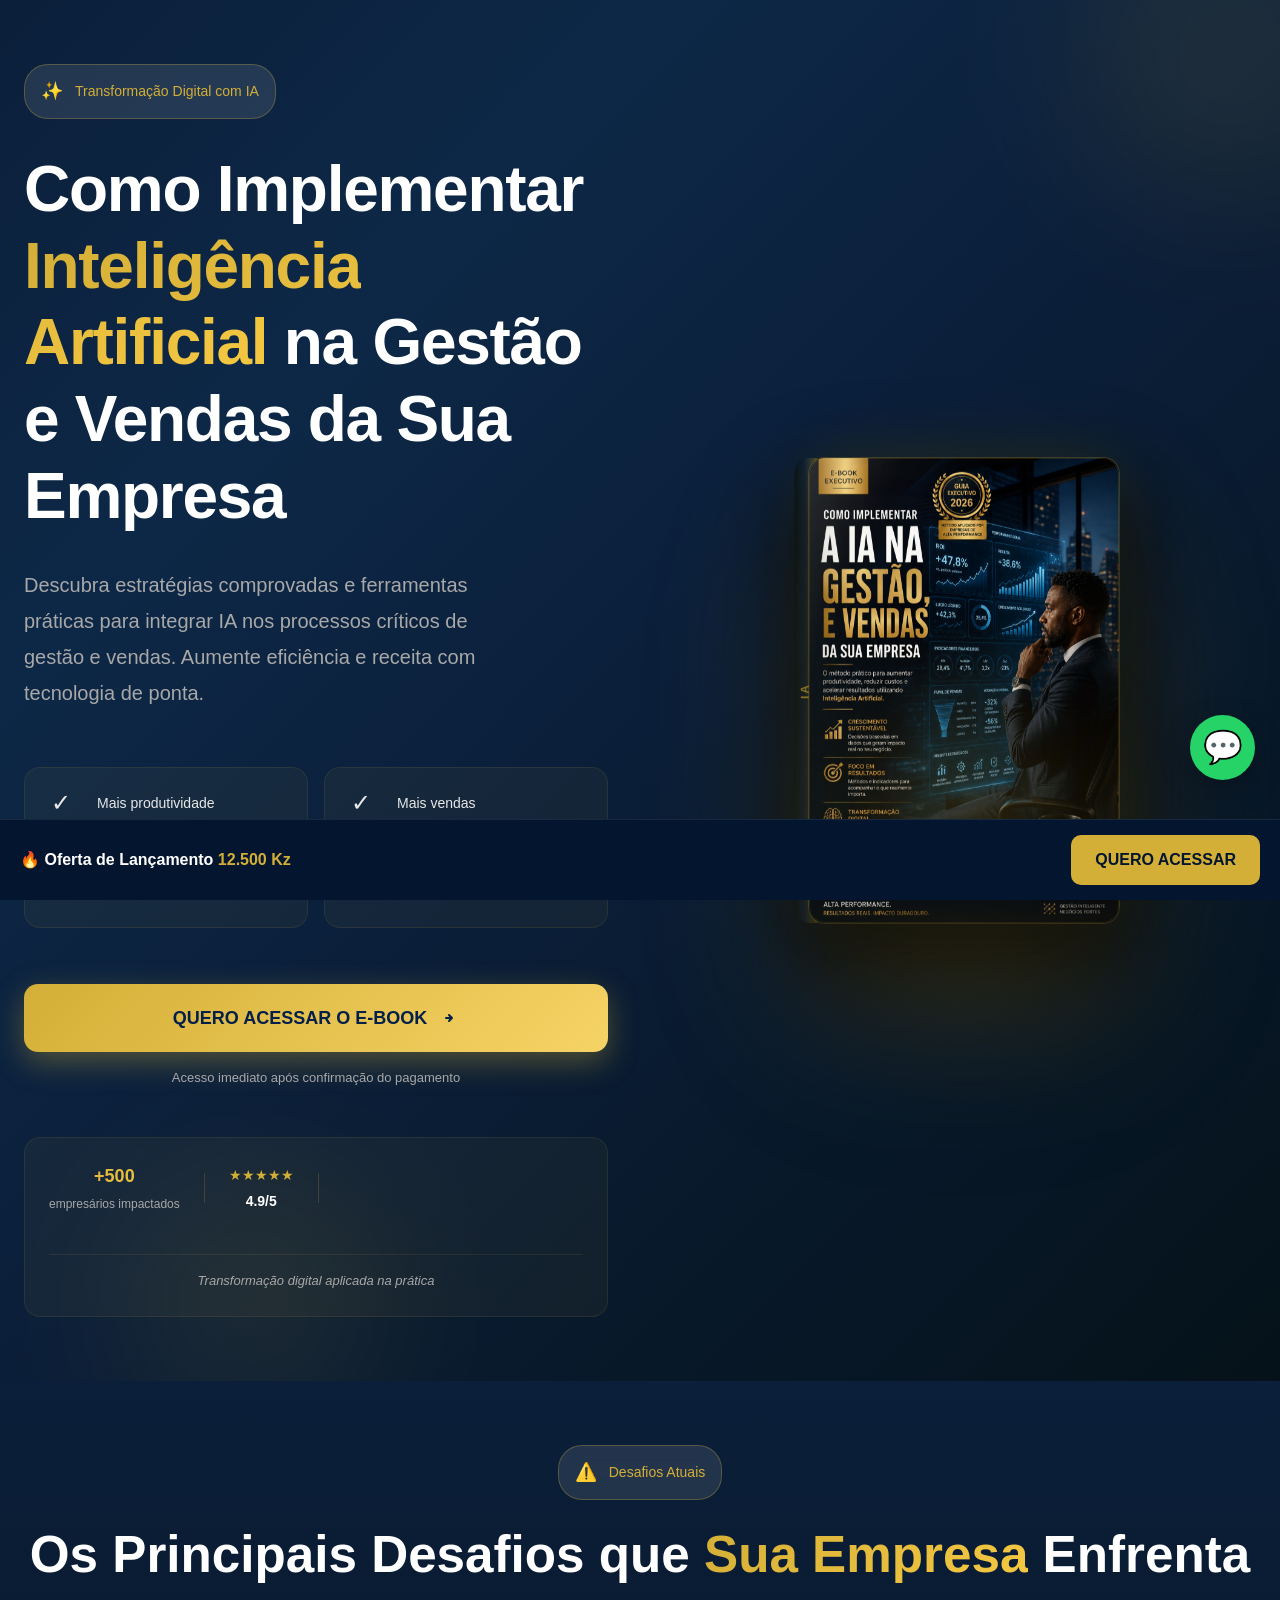
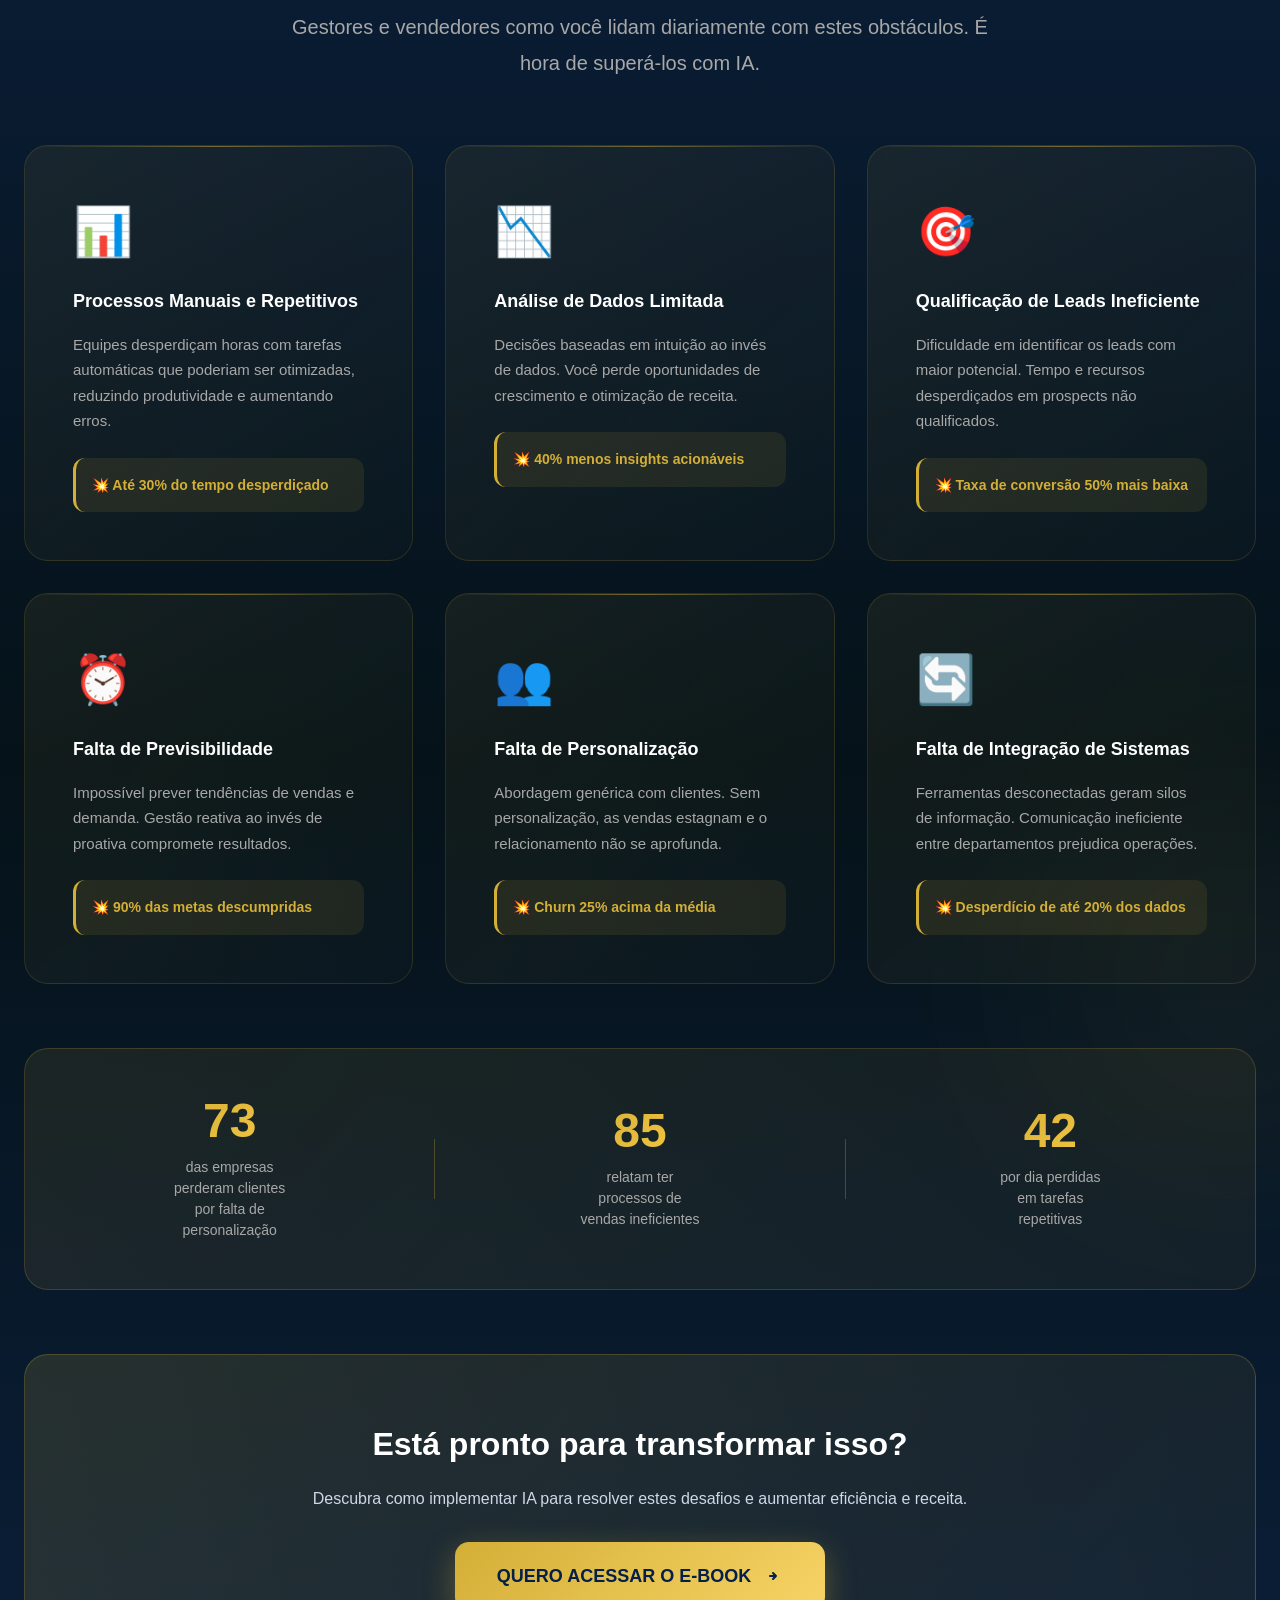
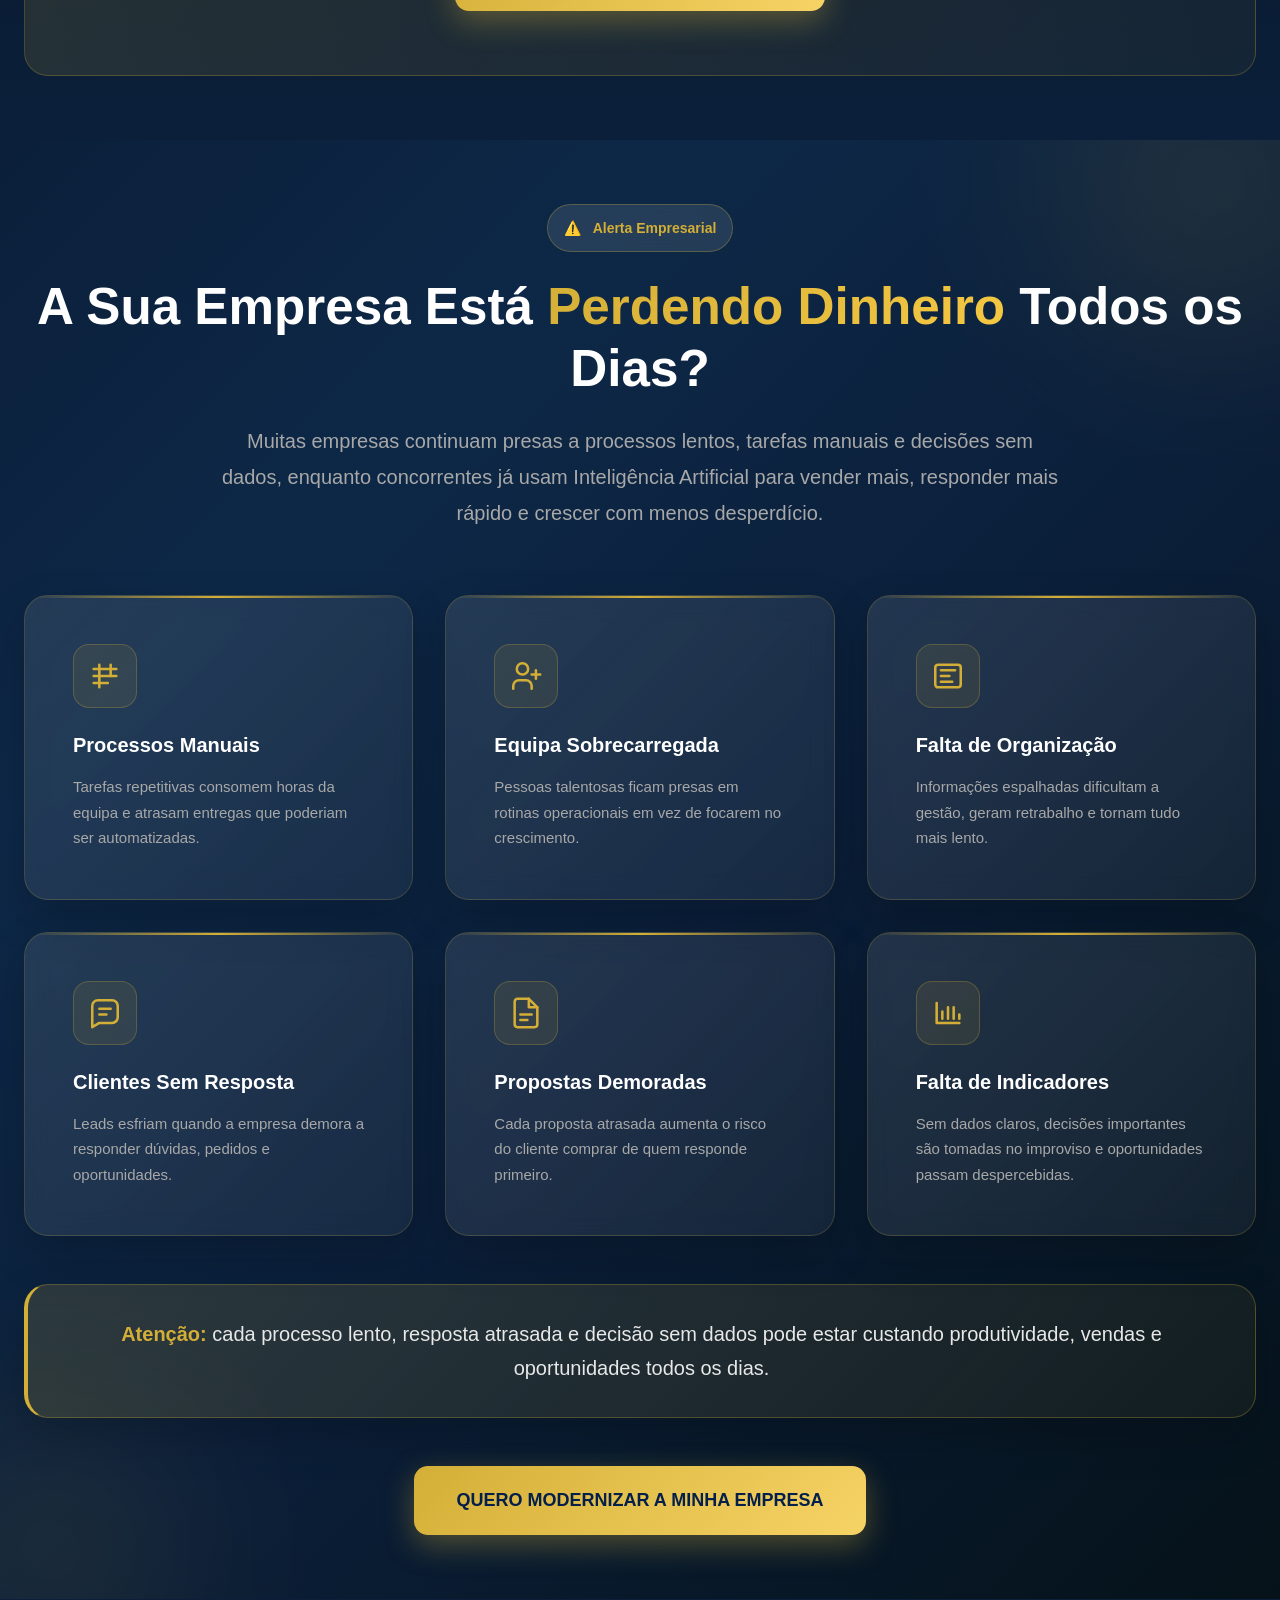
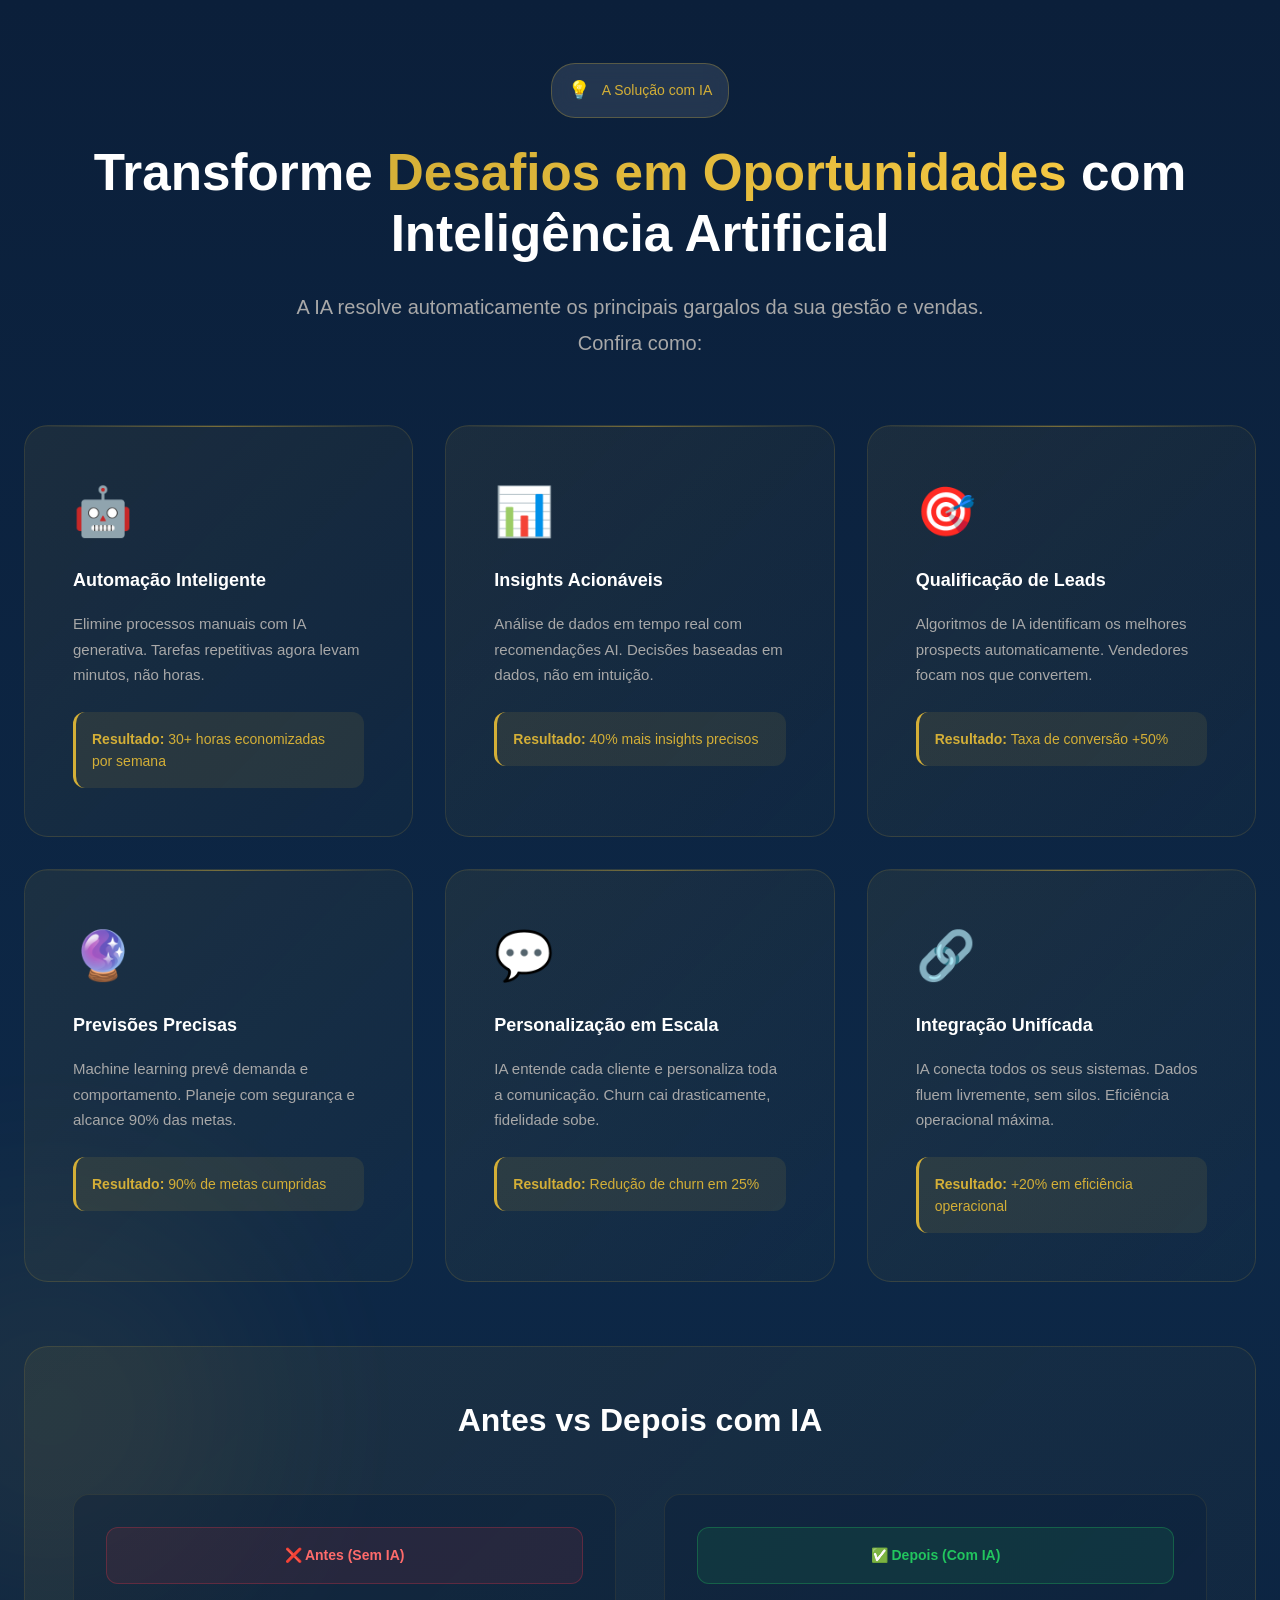
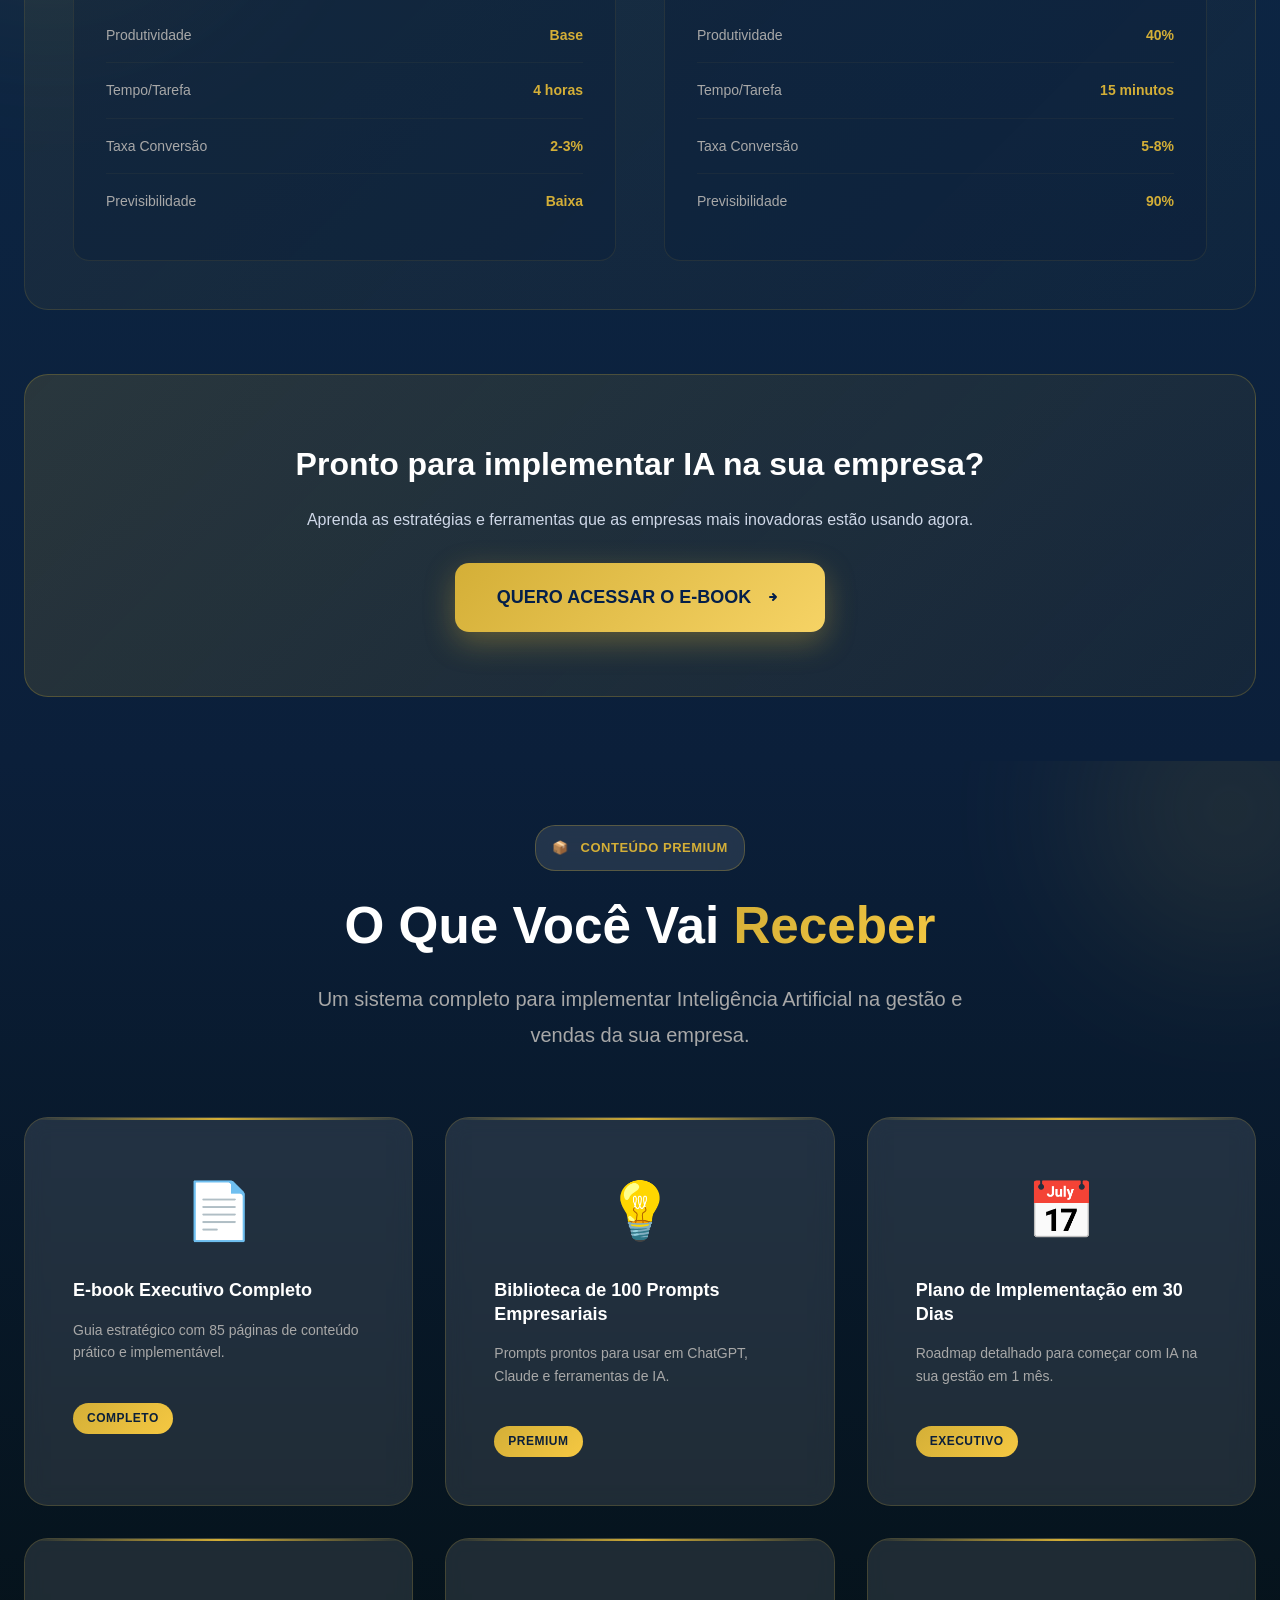
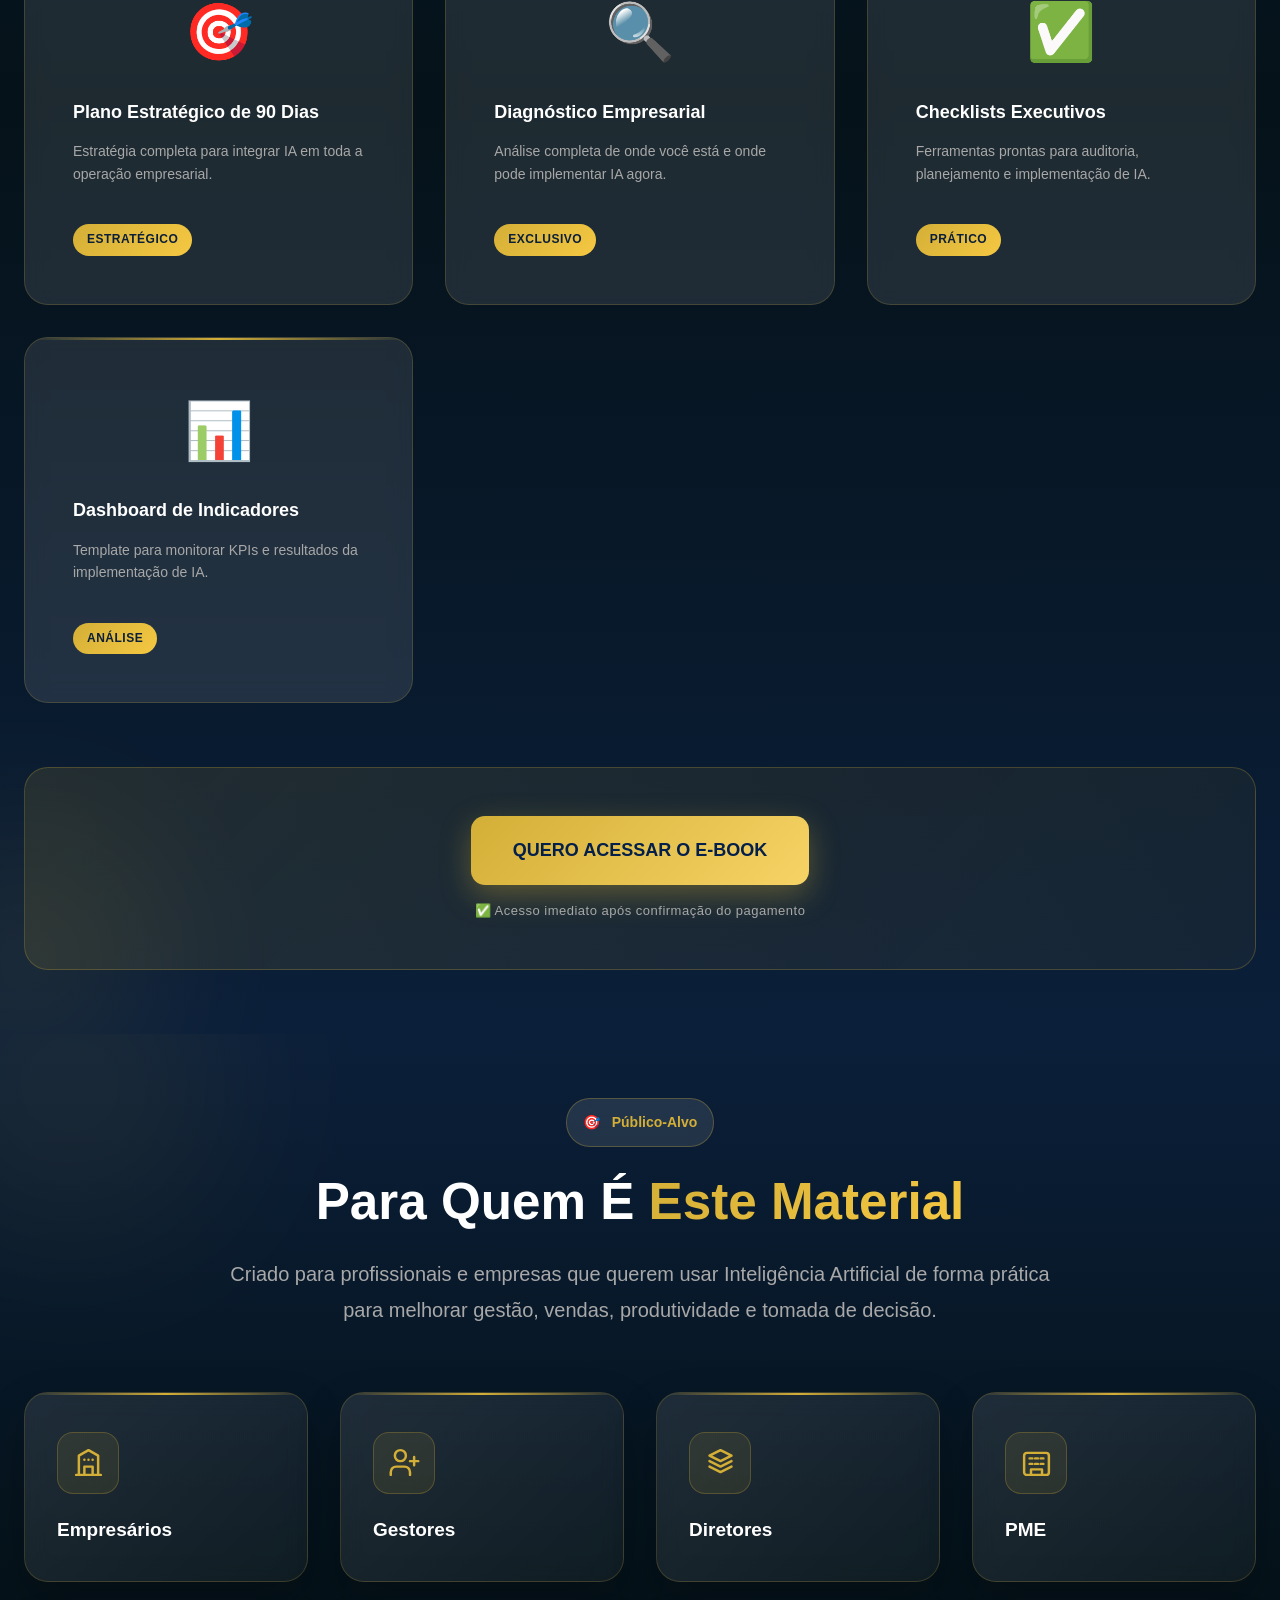
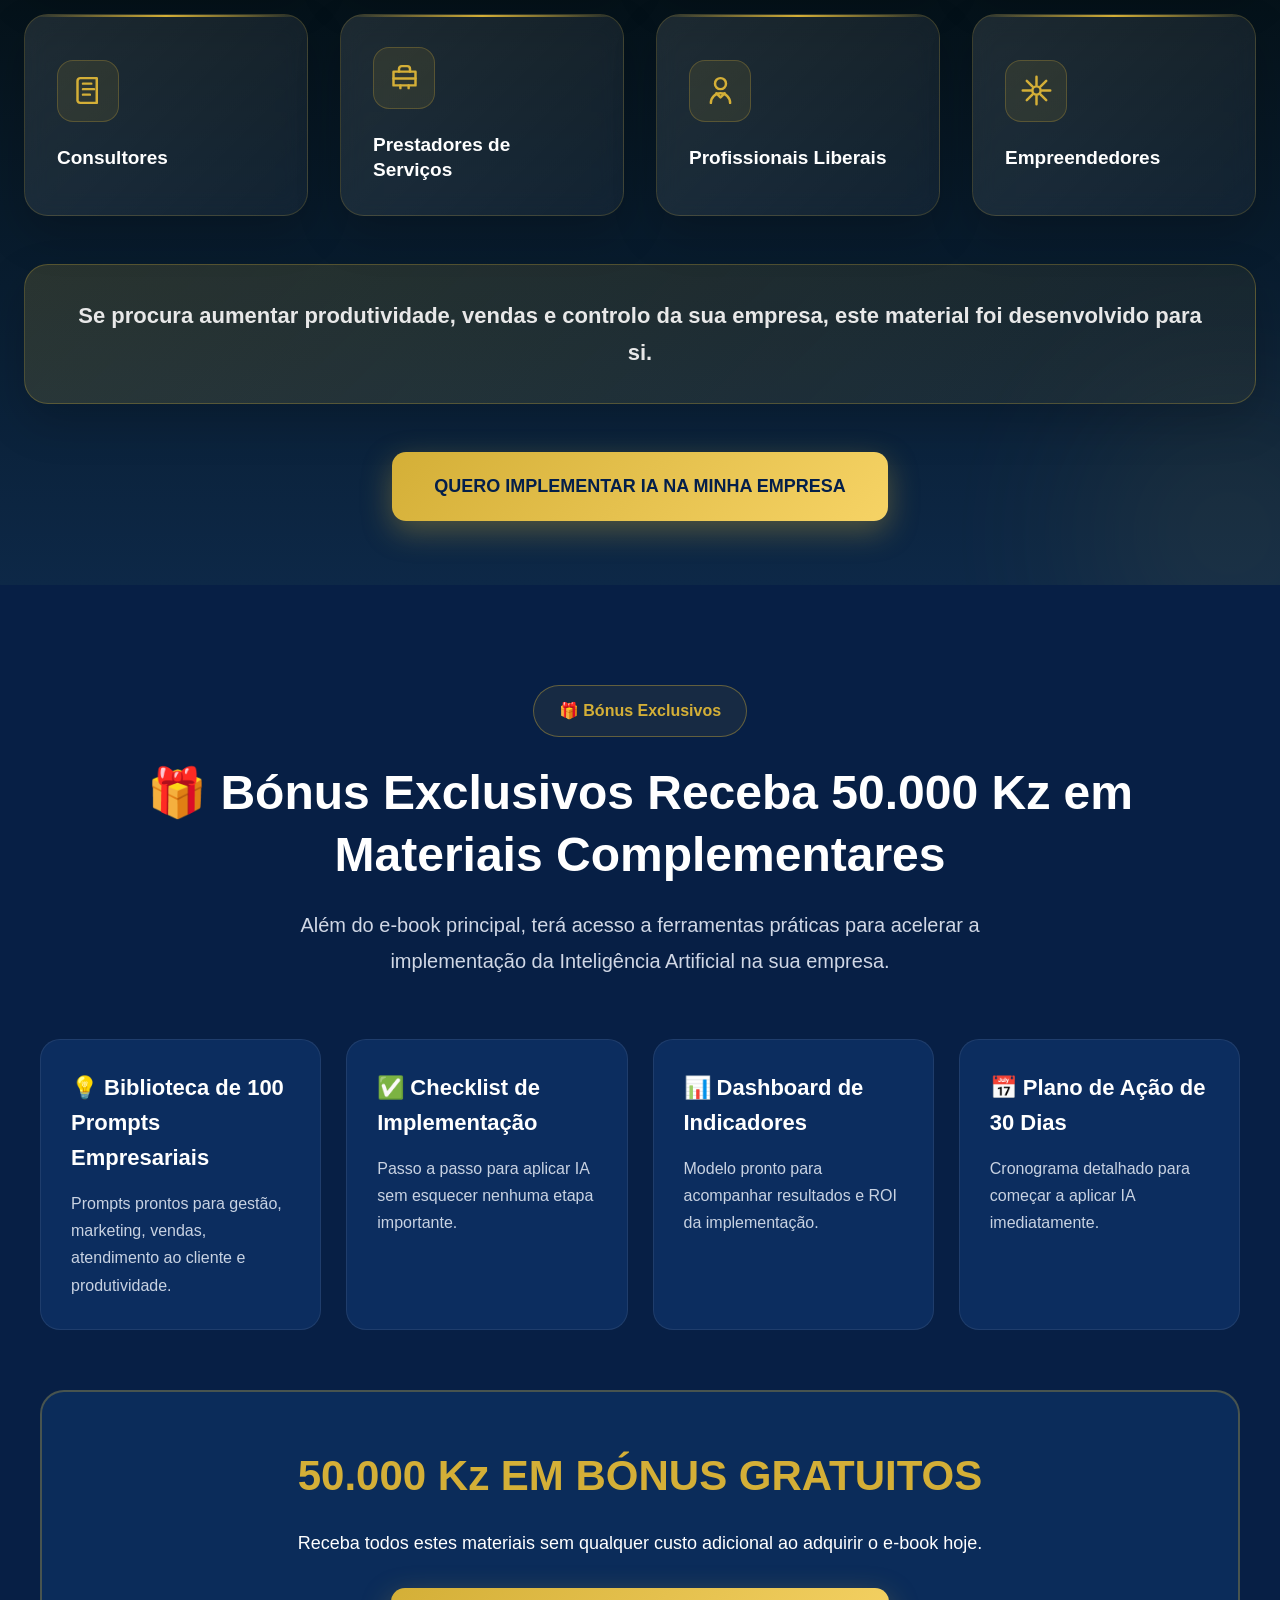
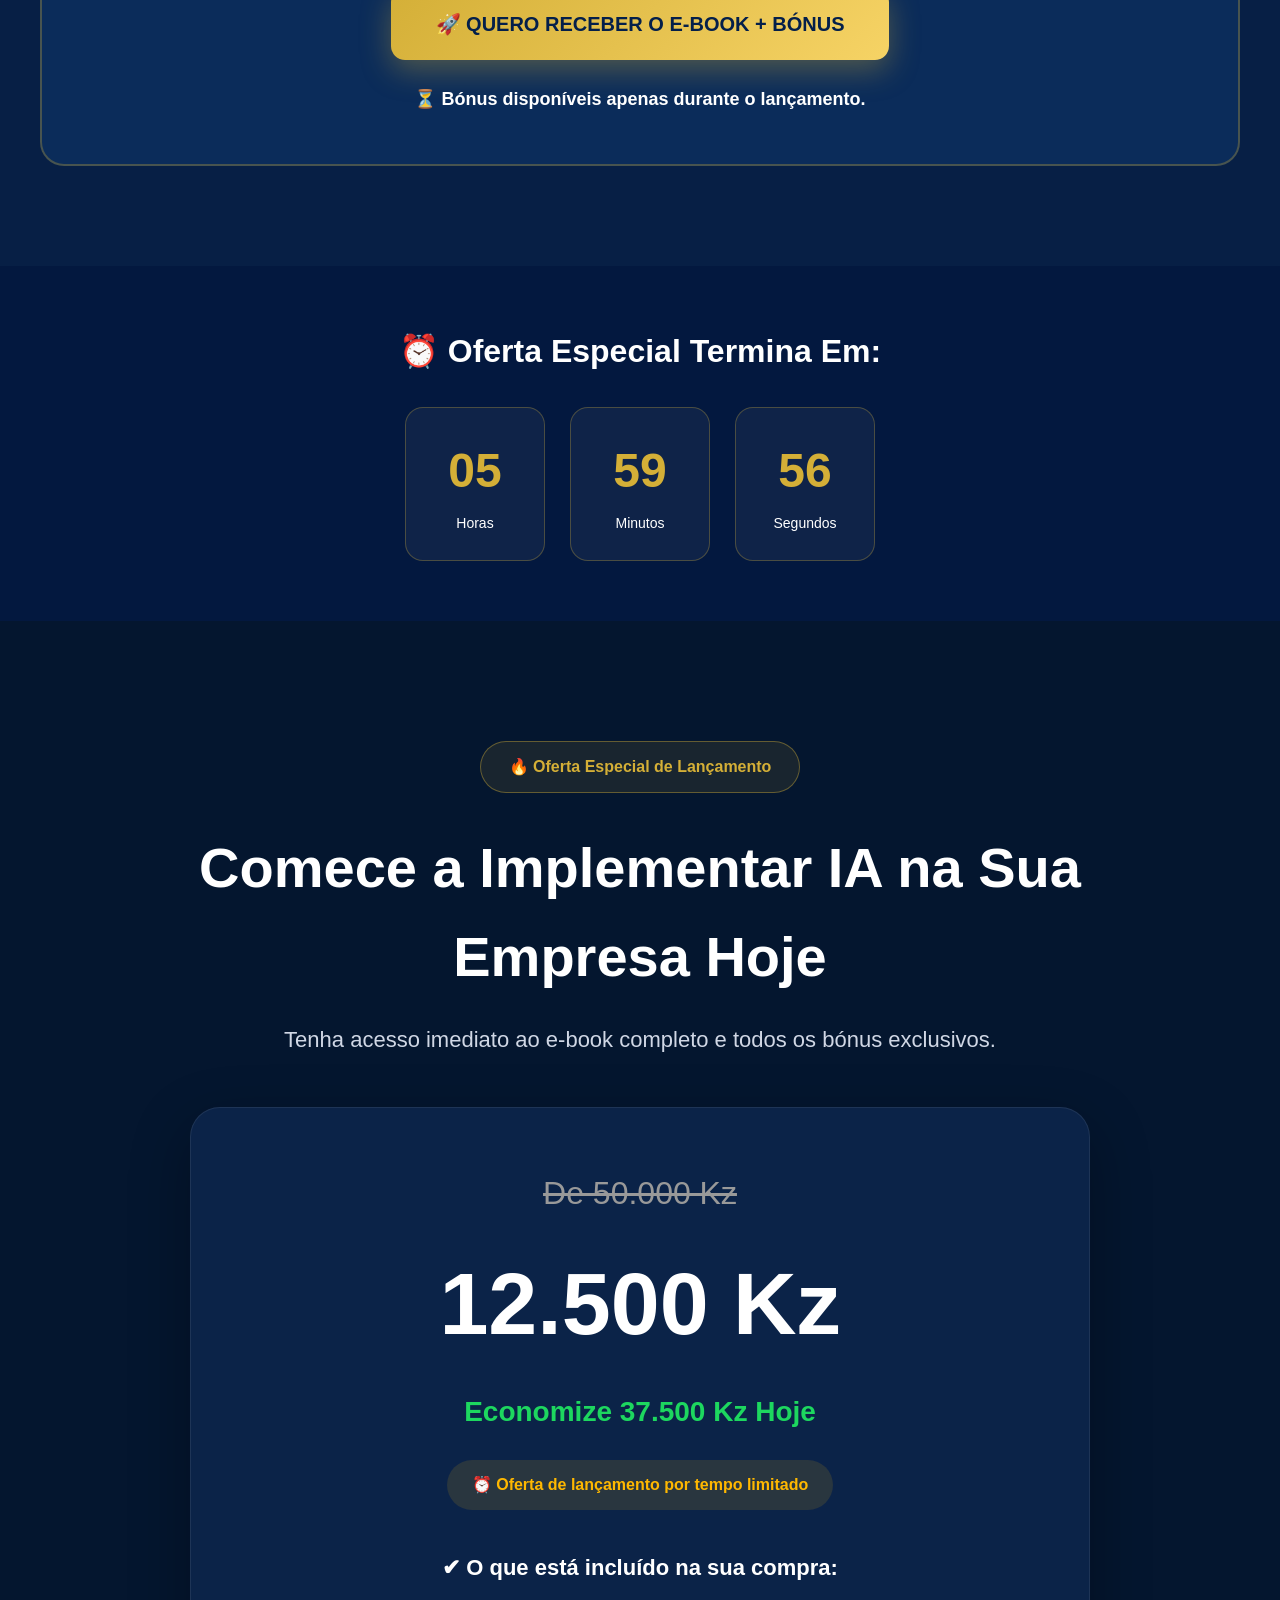
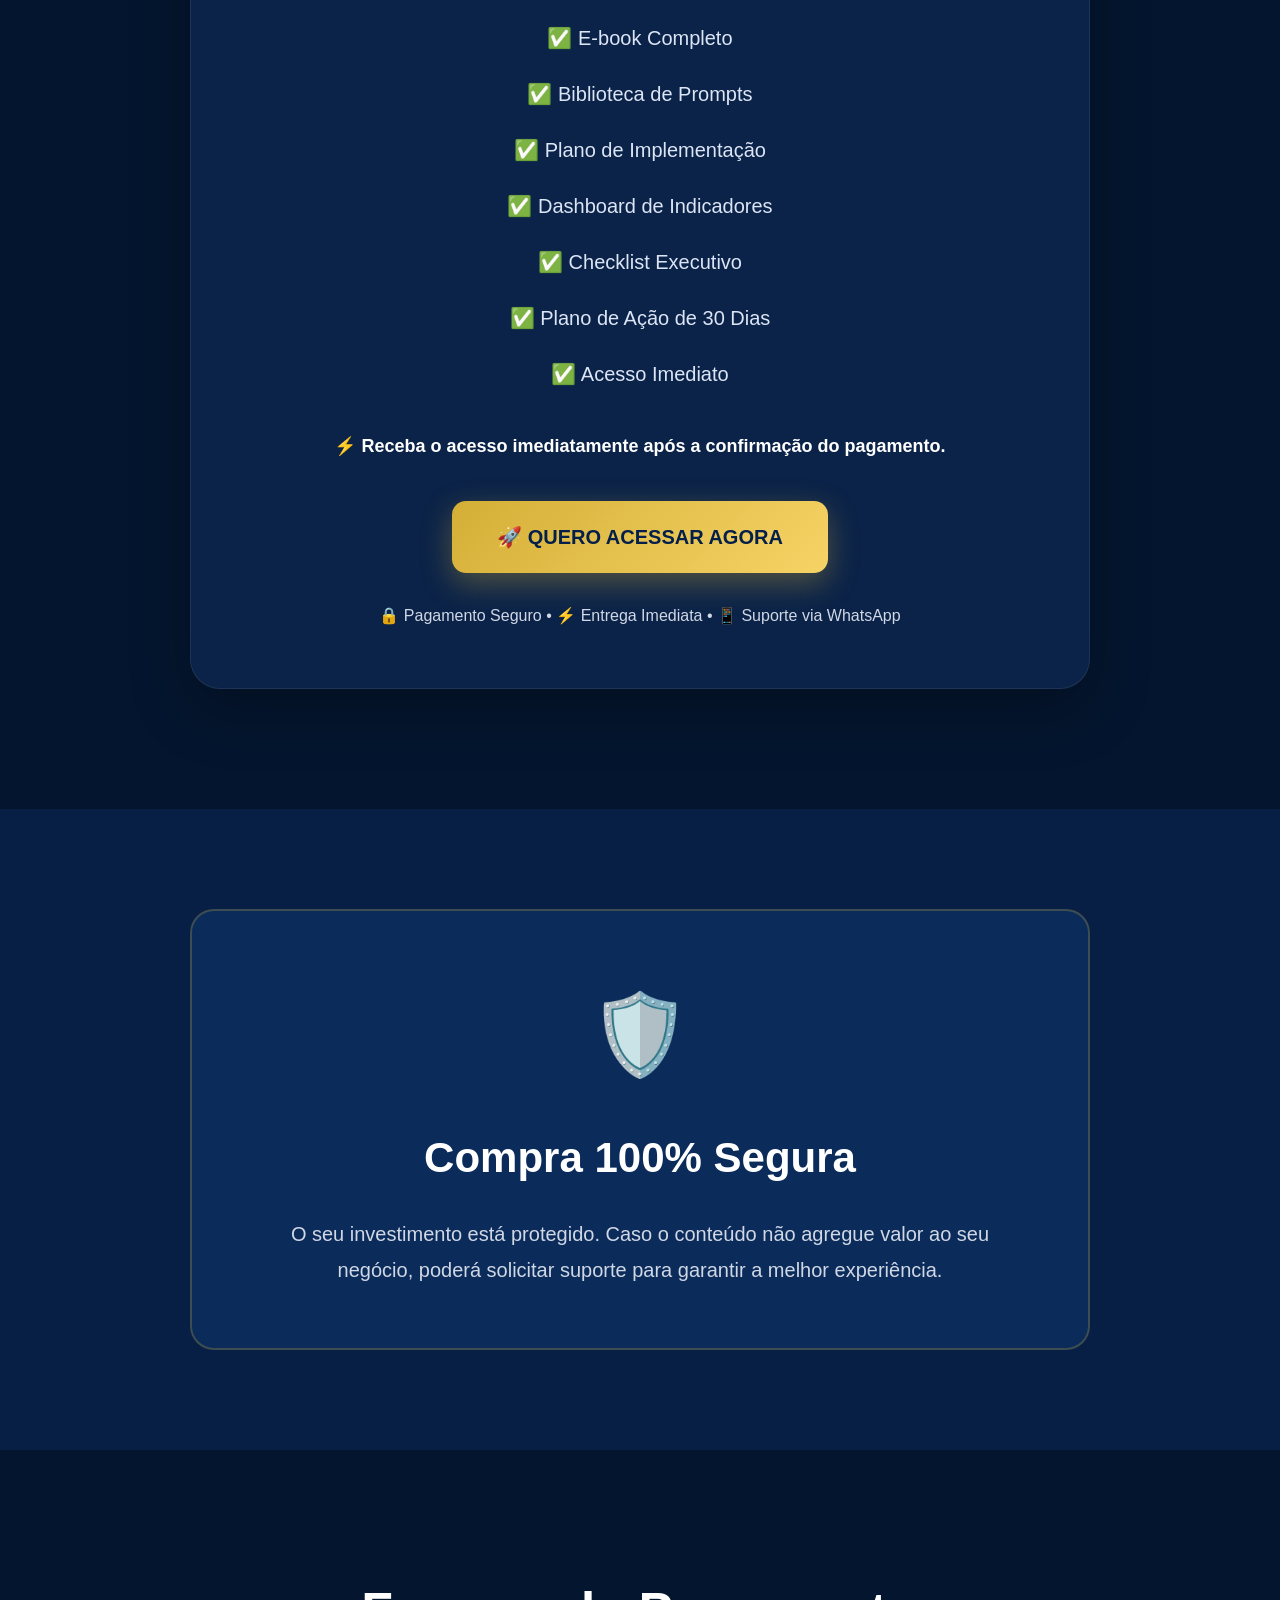
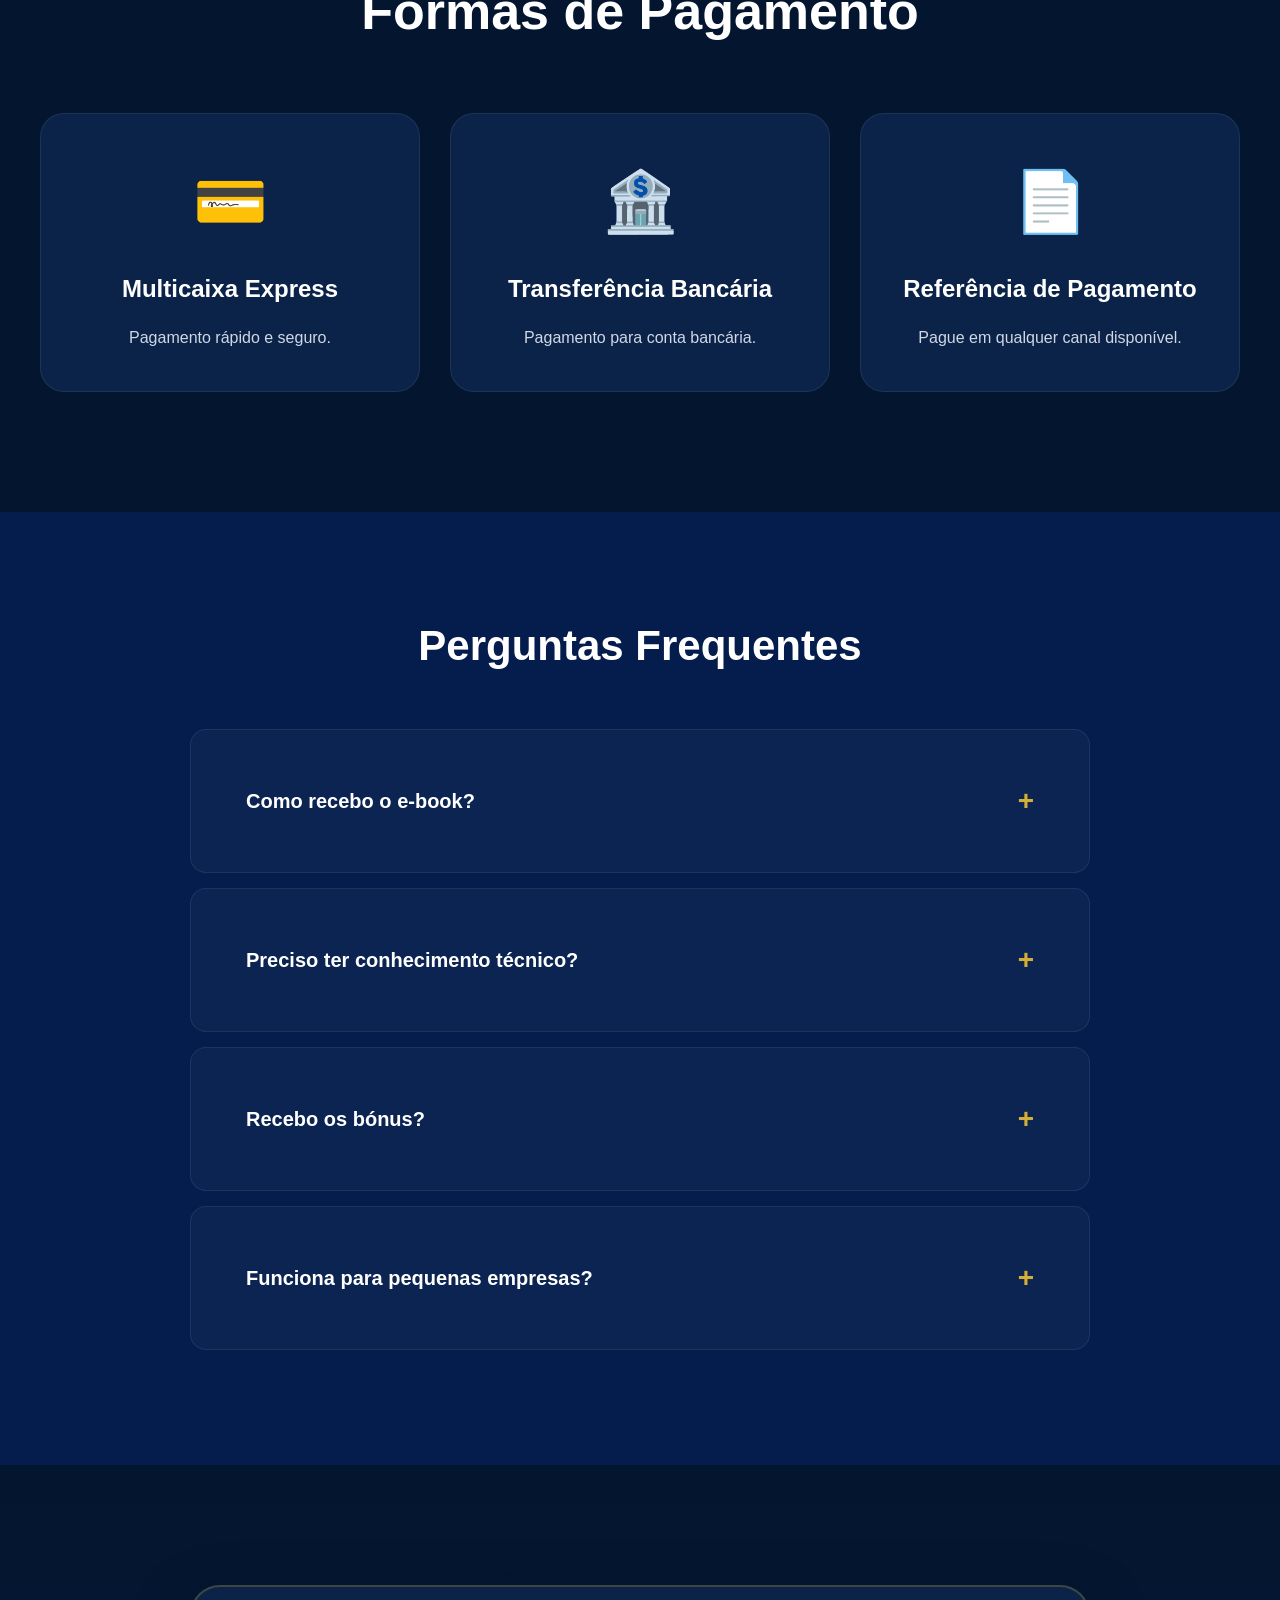
==== commit 5fbb1364: "Corrige conflito ctaButton" ====
--- a/index.html
+++ b/index.html
@@ -1169,8 +1169,7 @@
 
 
 </footer>
-    <script src="js/main.js"></script>
-
+    
 
     <!-- WhatsApp Flutuante -->
 <a href="https://wa.me/244924140466?text=Olá,%20quero%20saber%20mais%20sobre%20o%20E-book%20de%20IA"
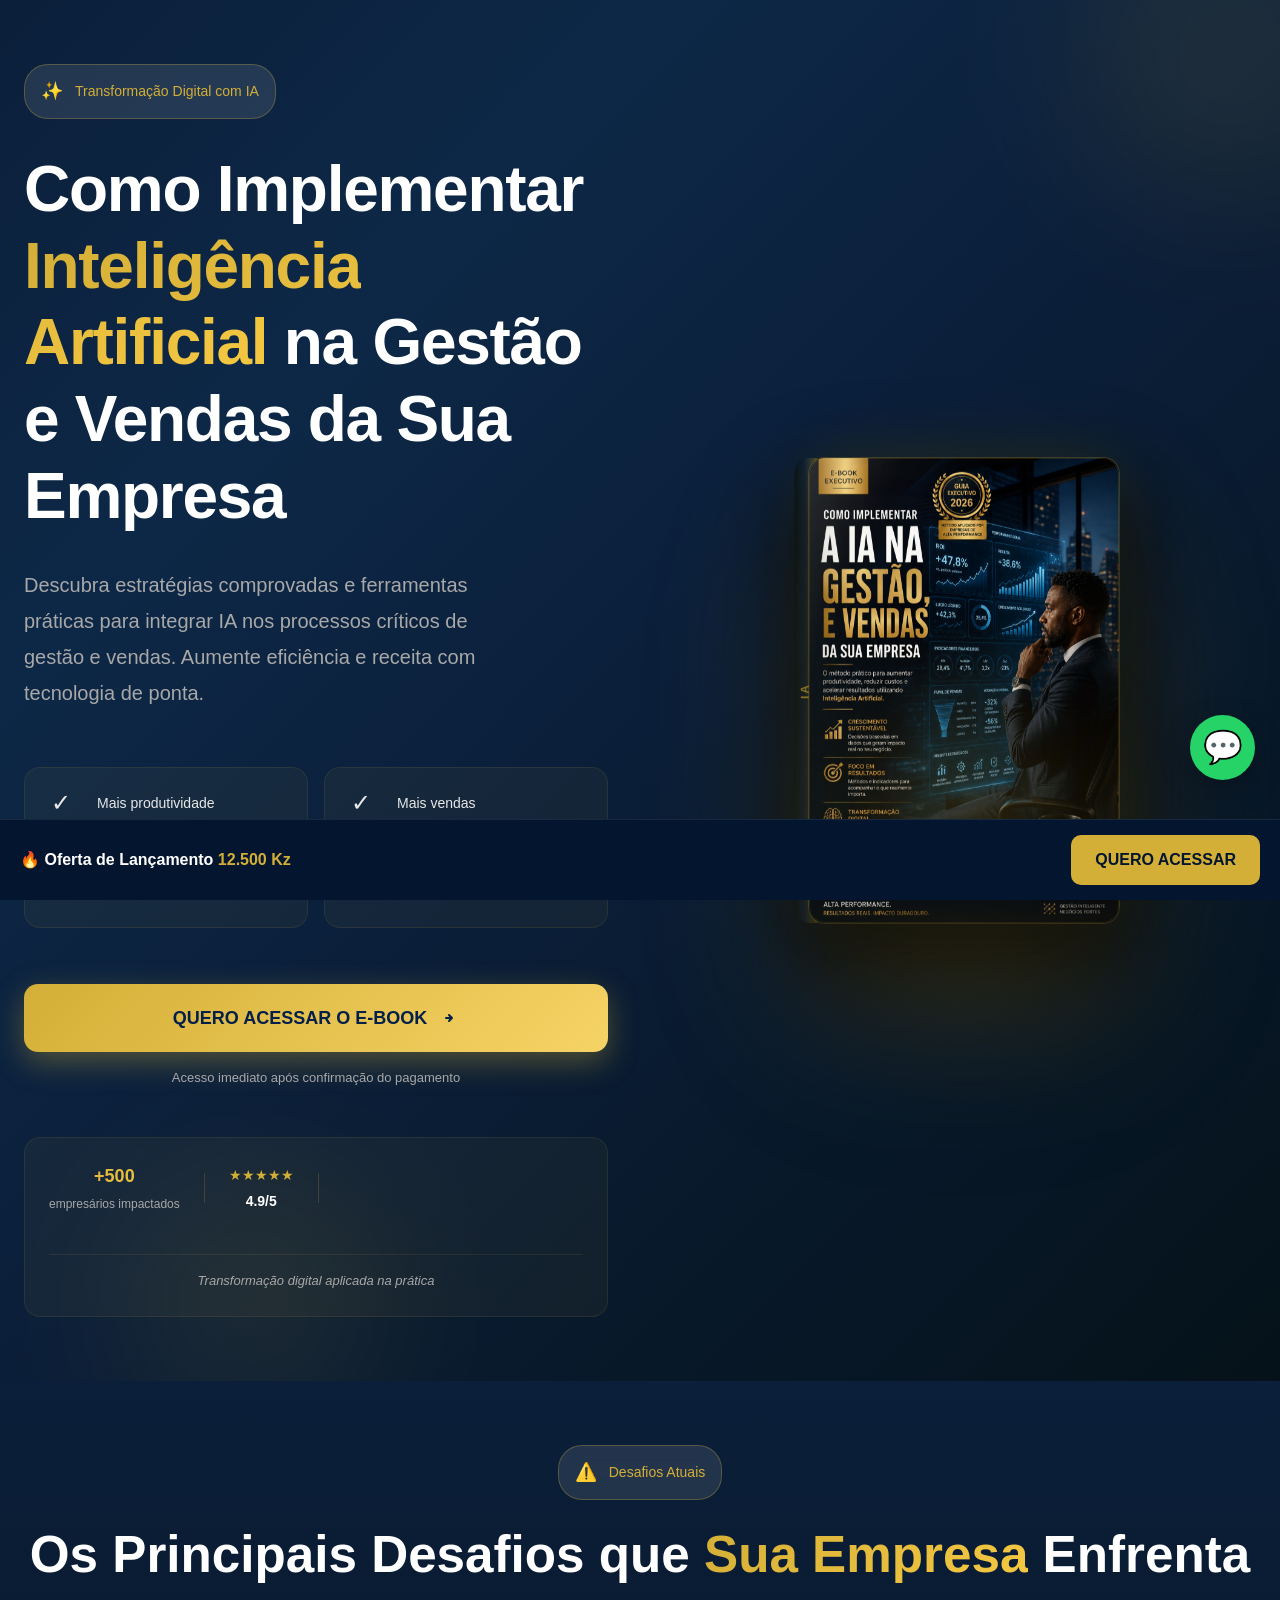
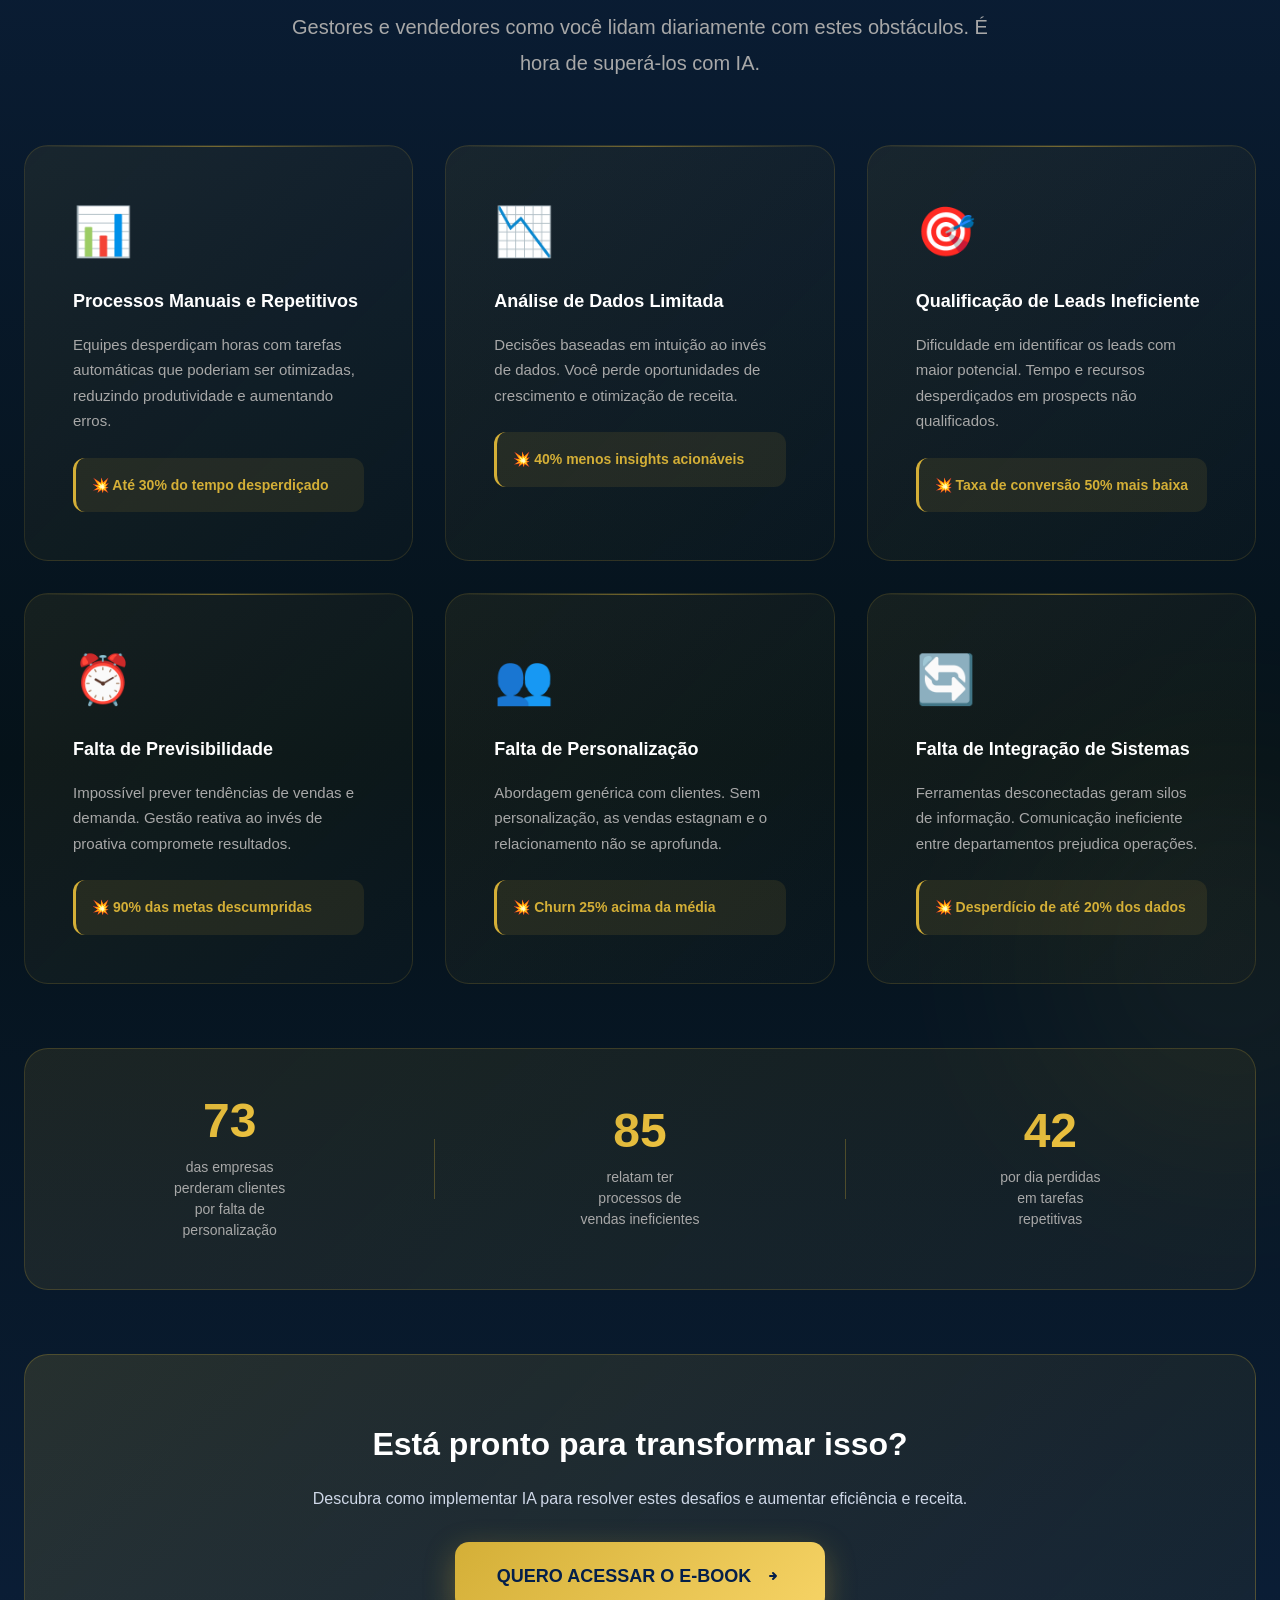
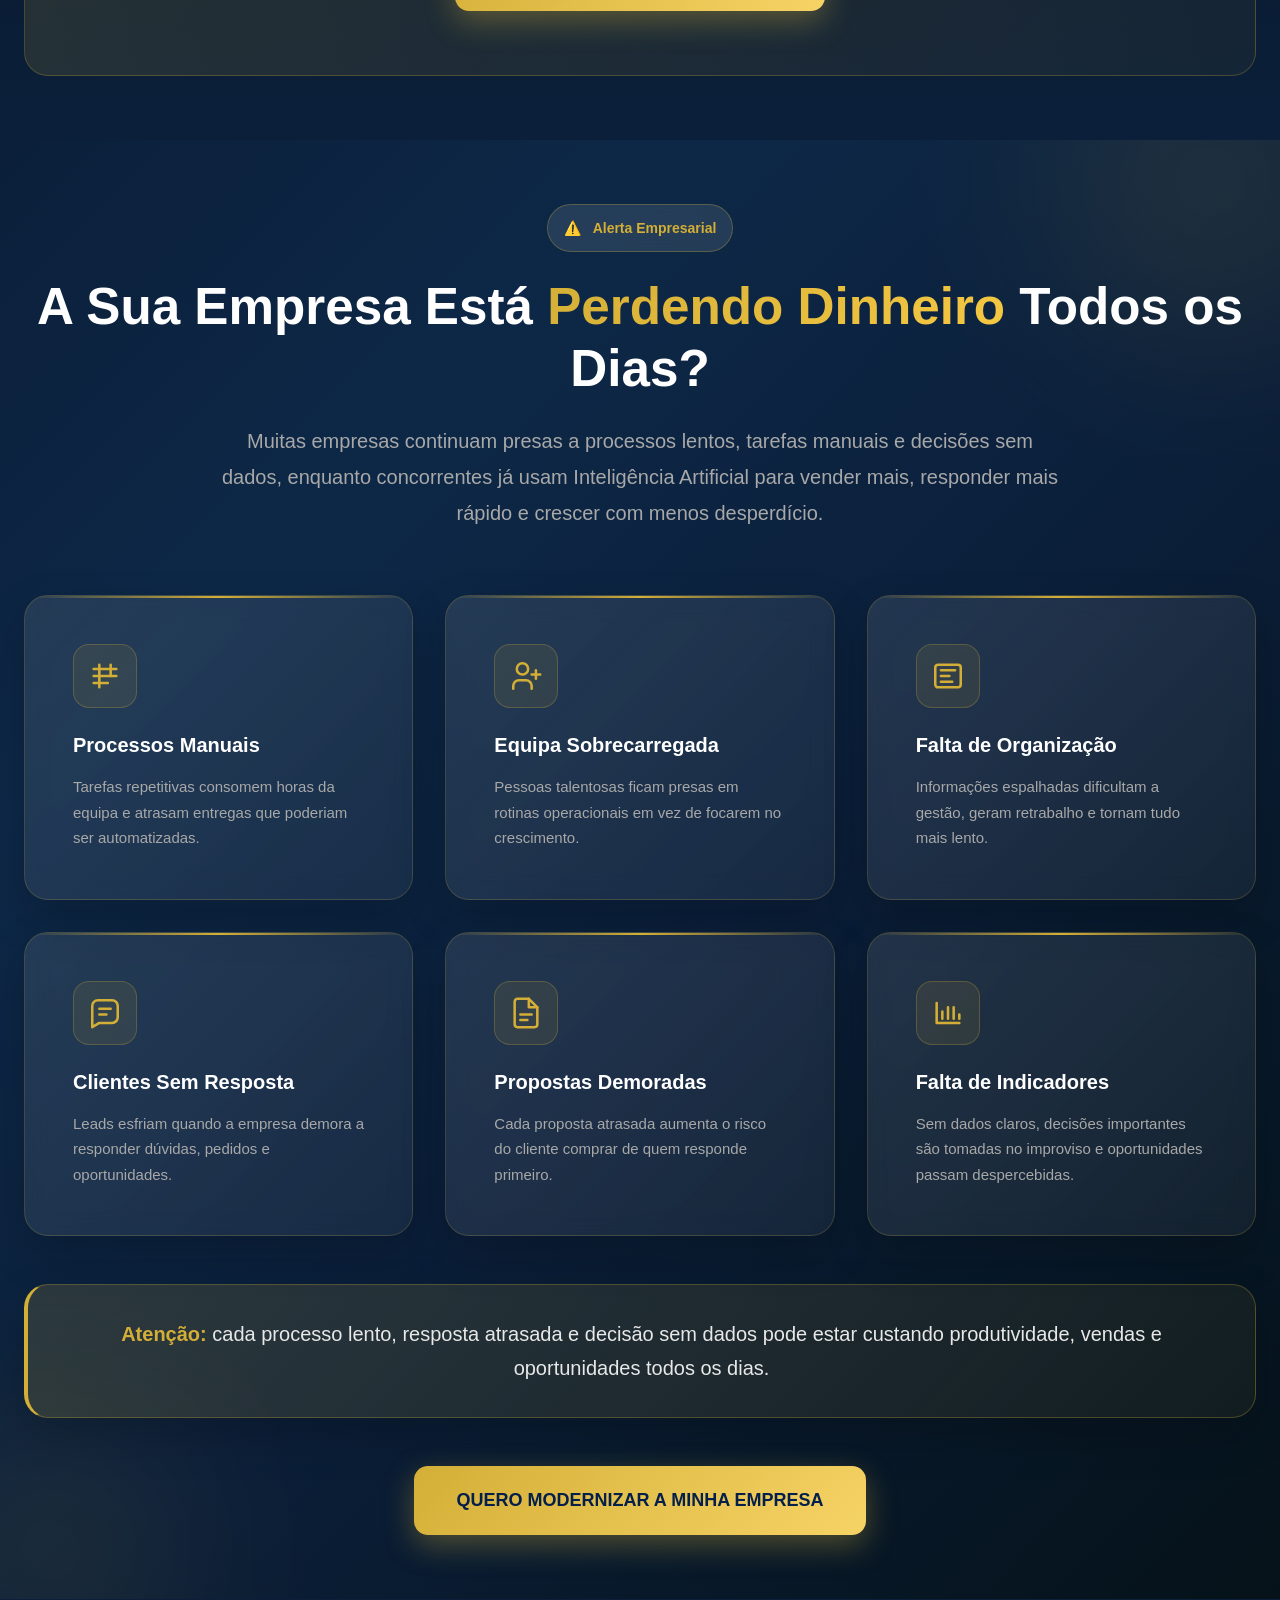
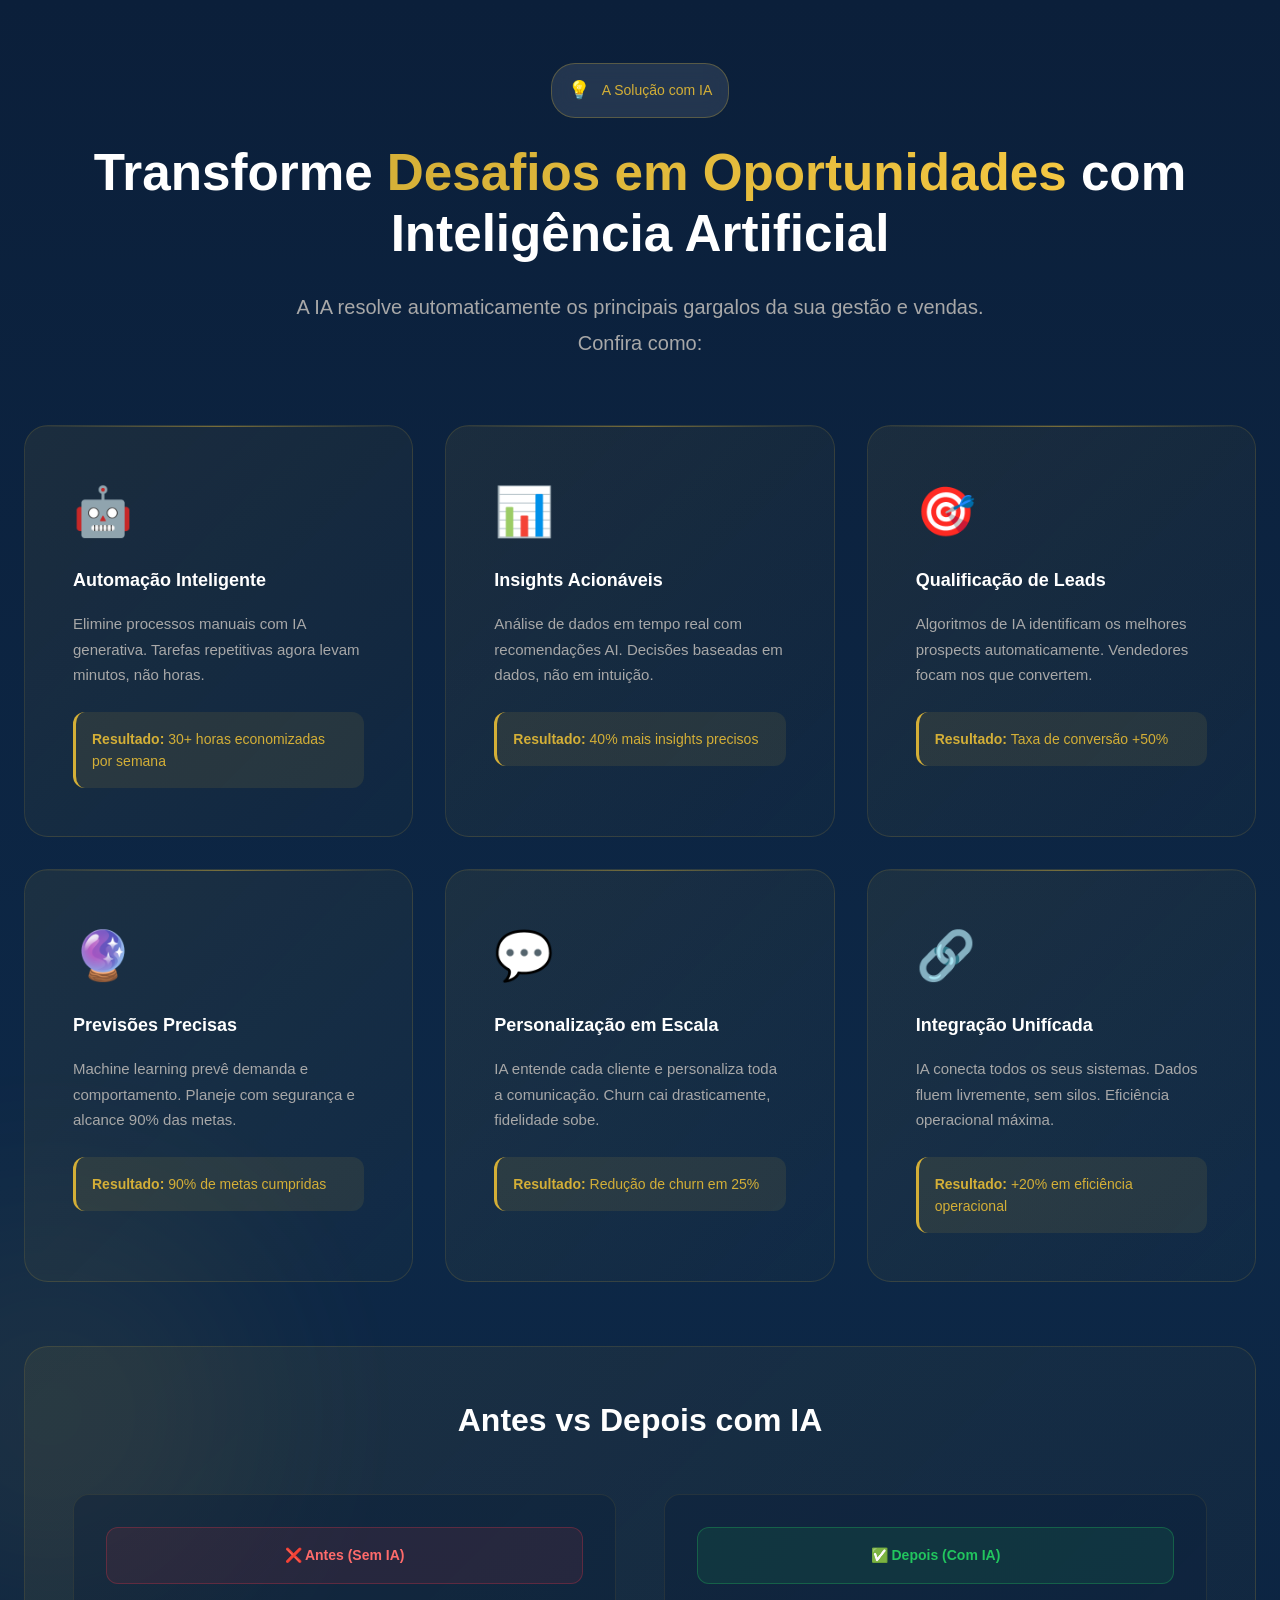
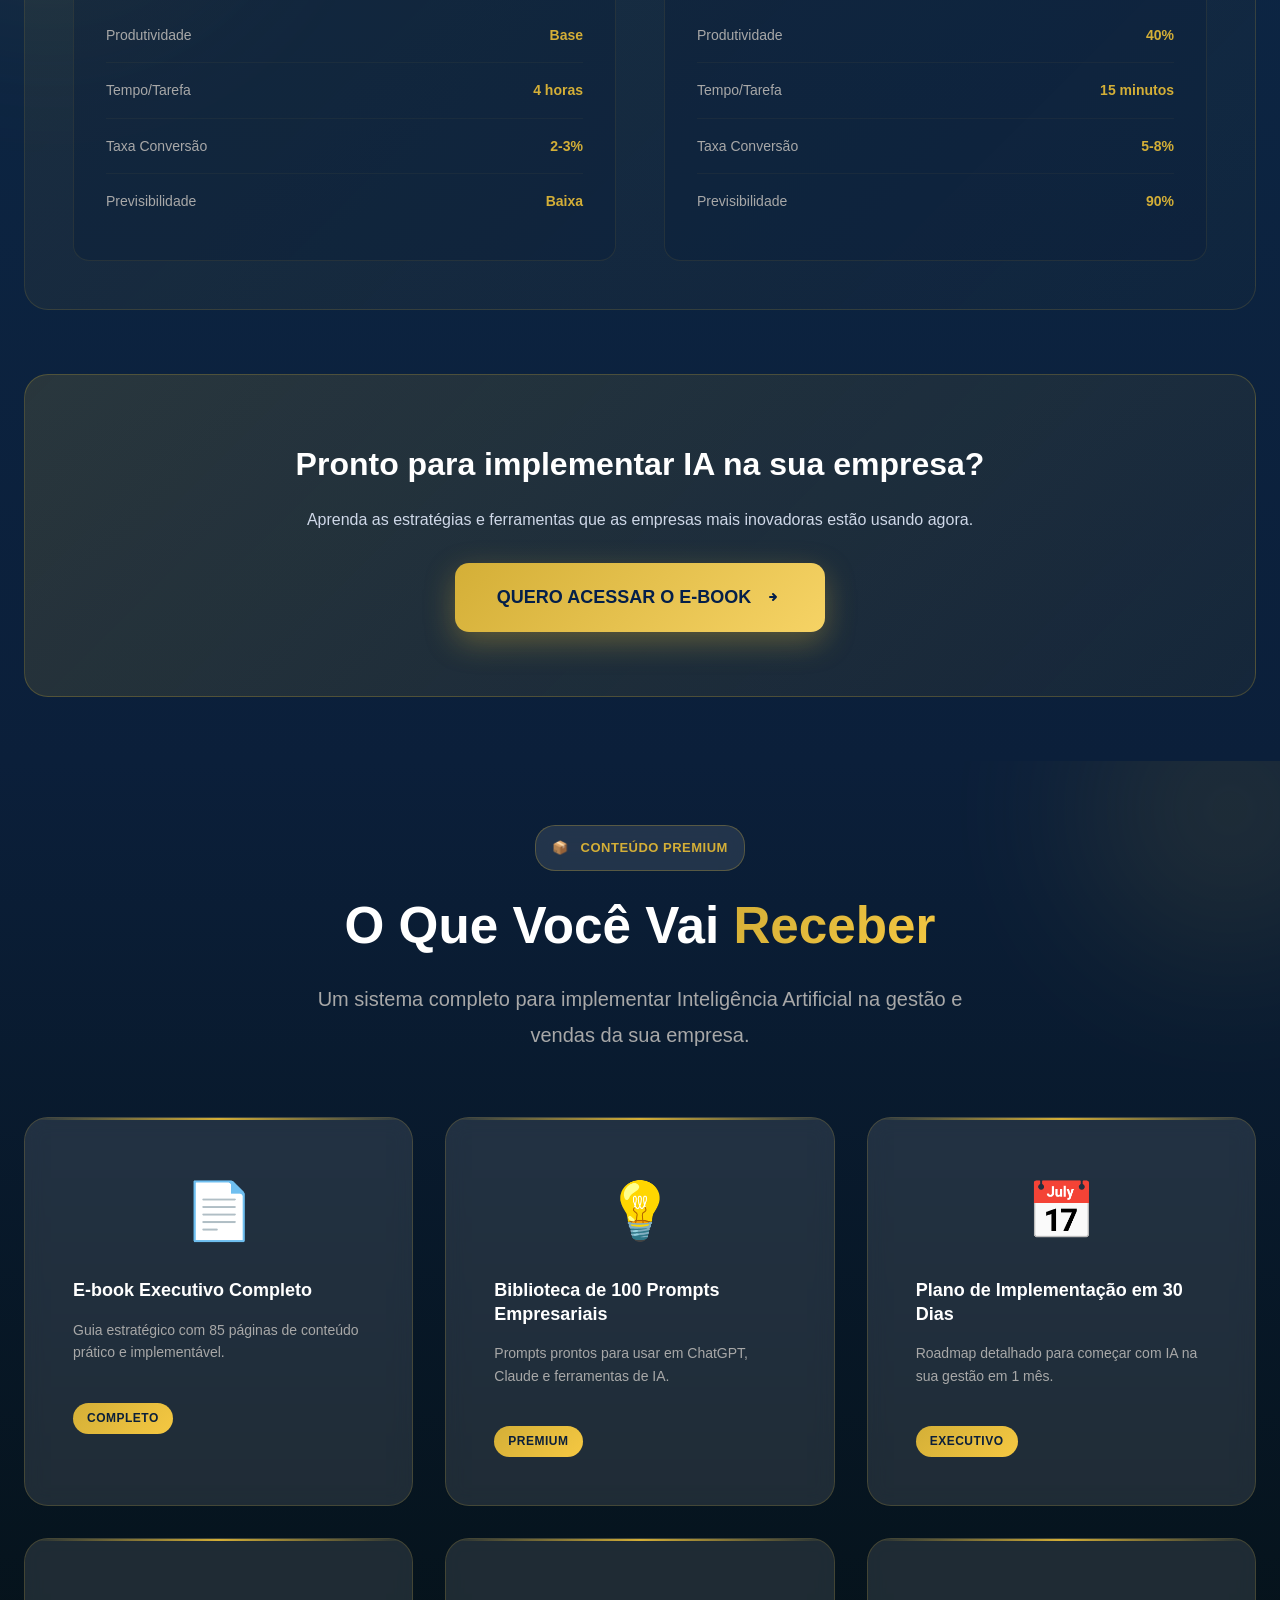
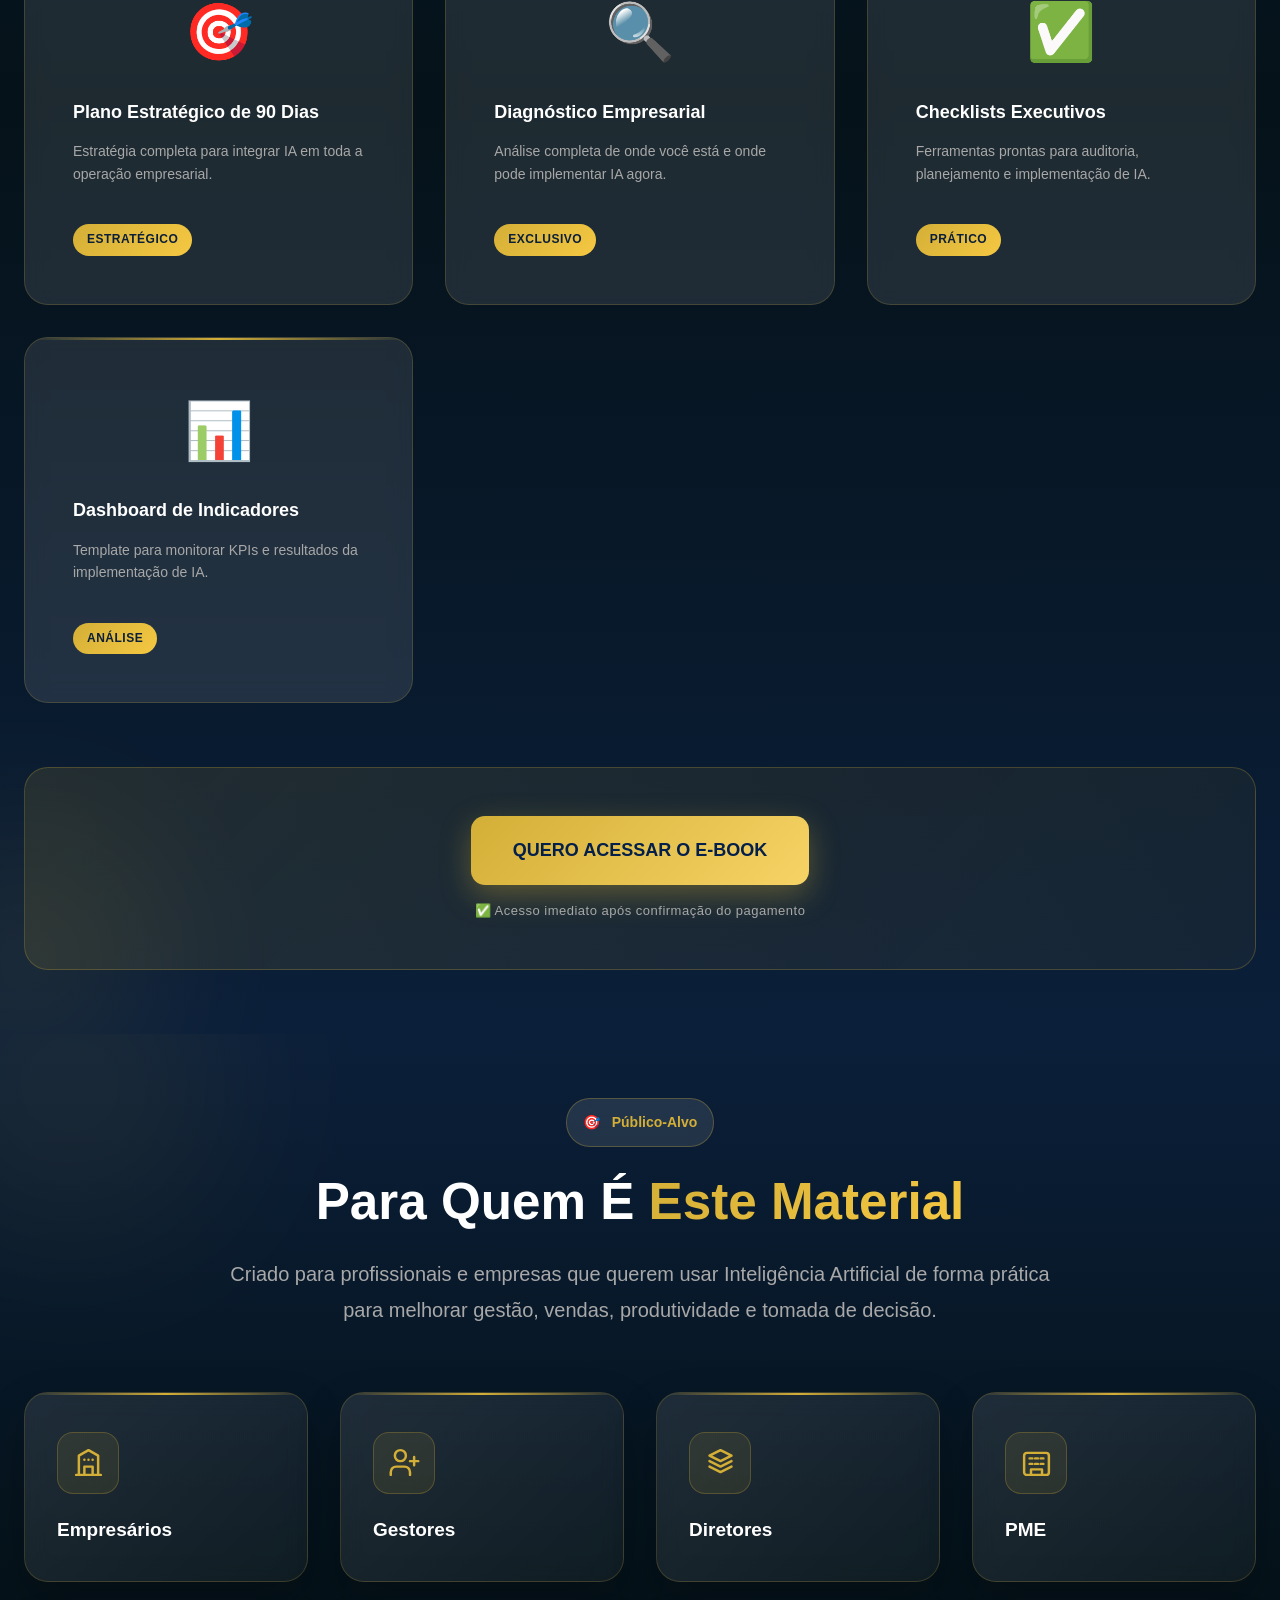
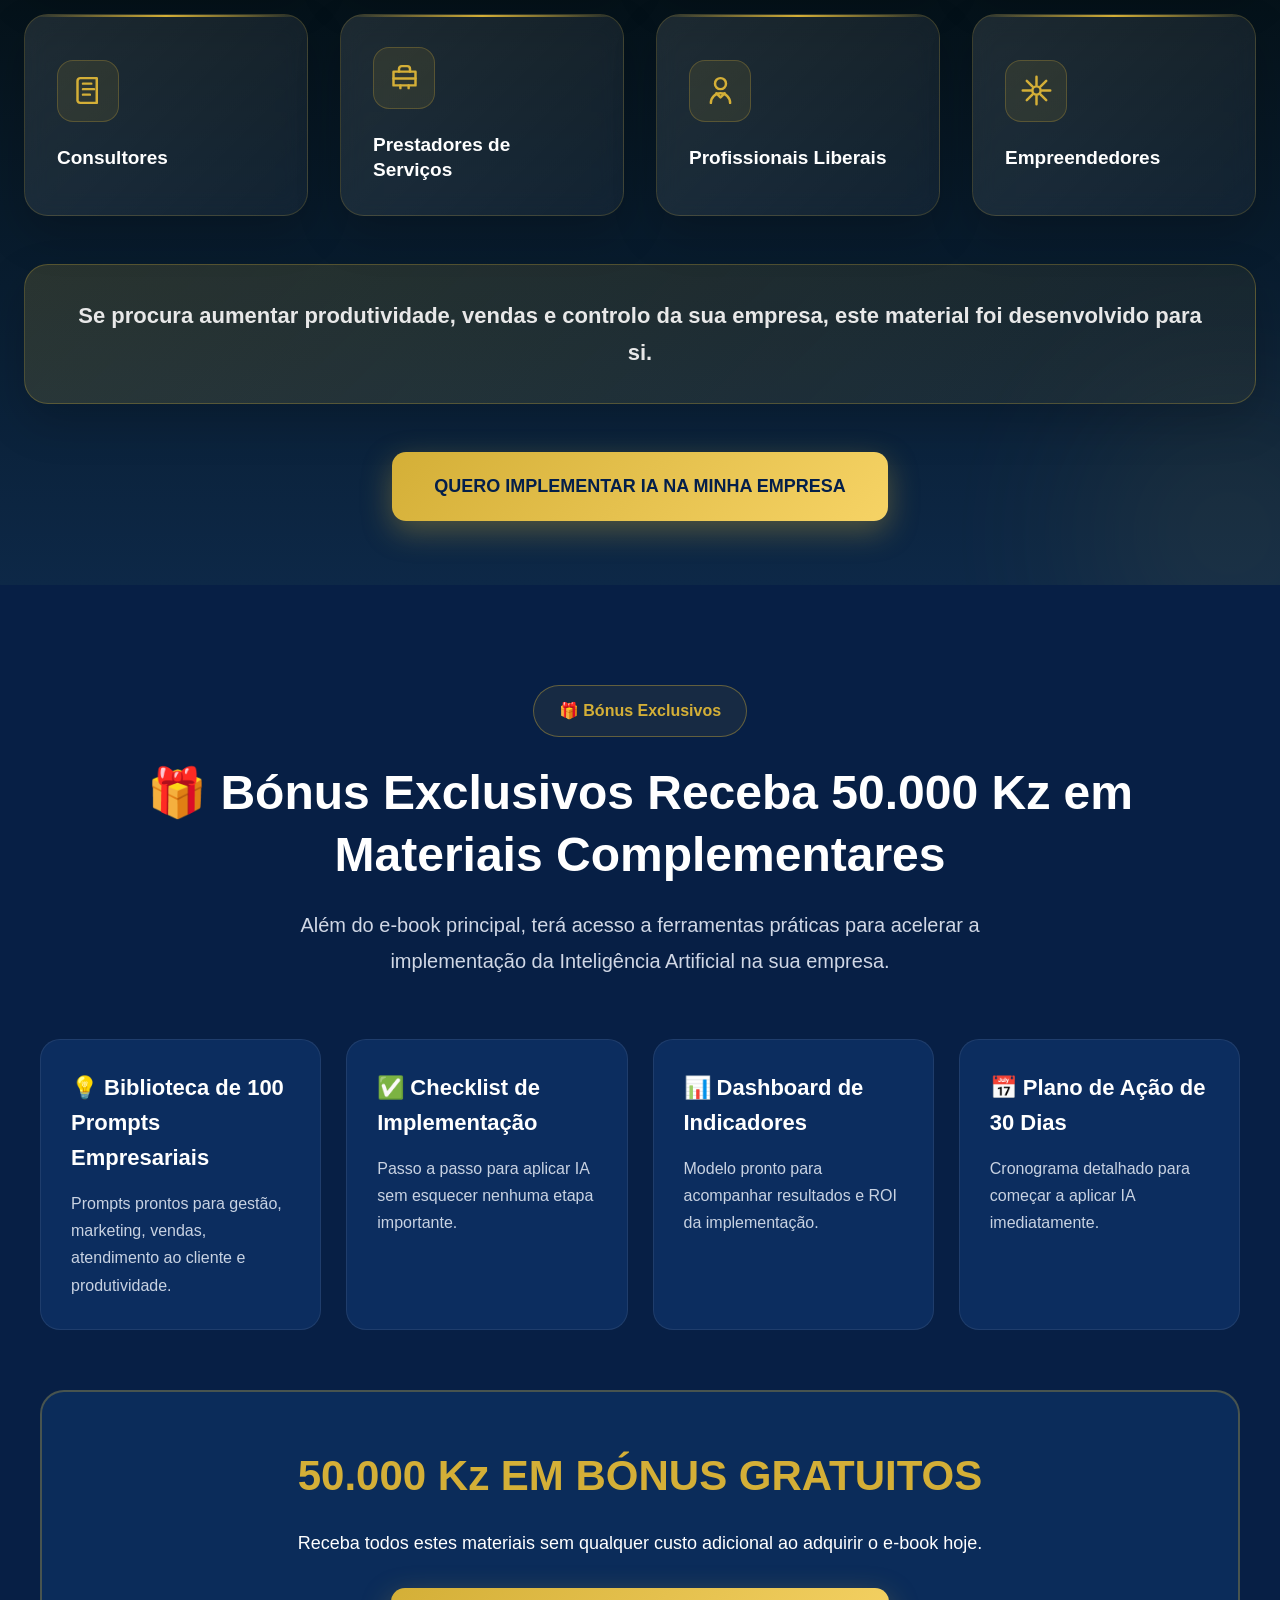
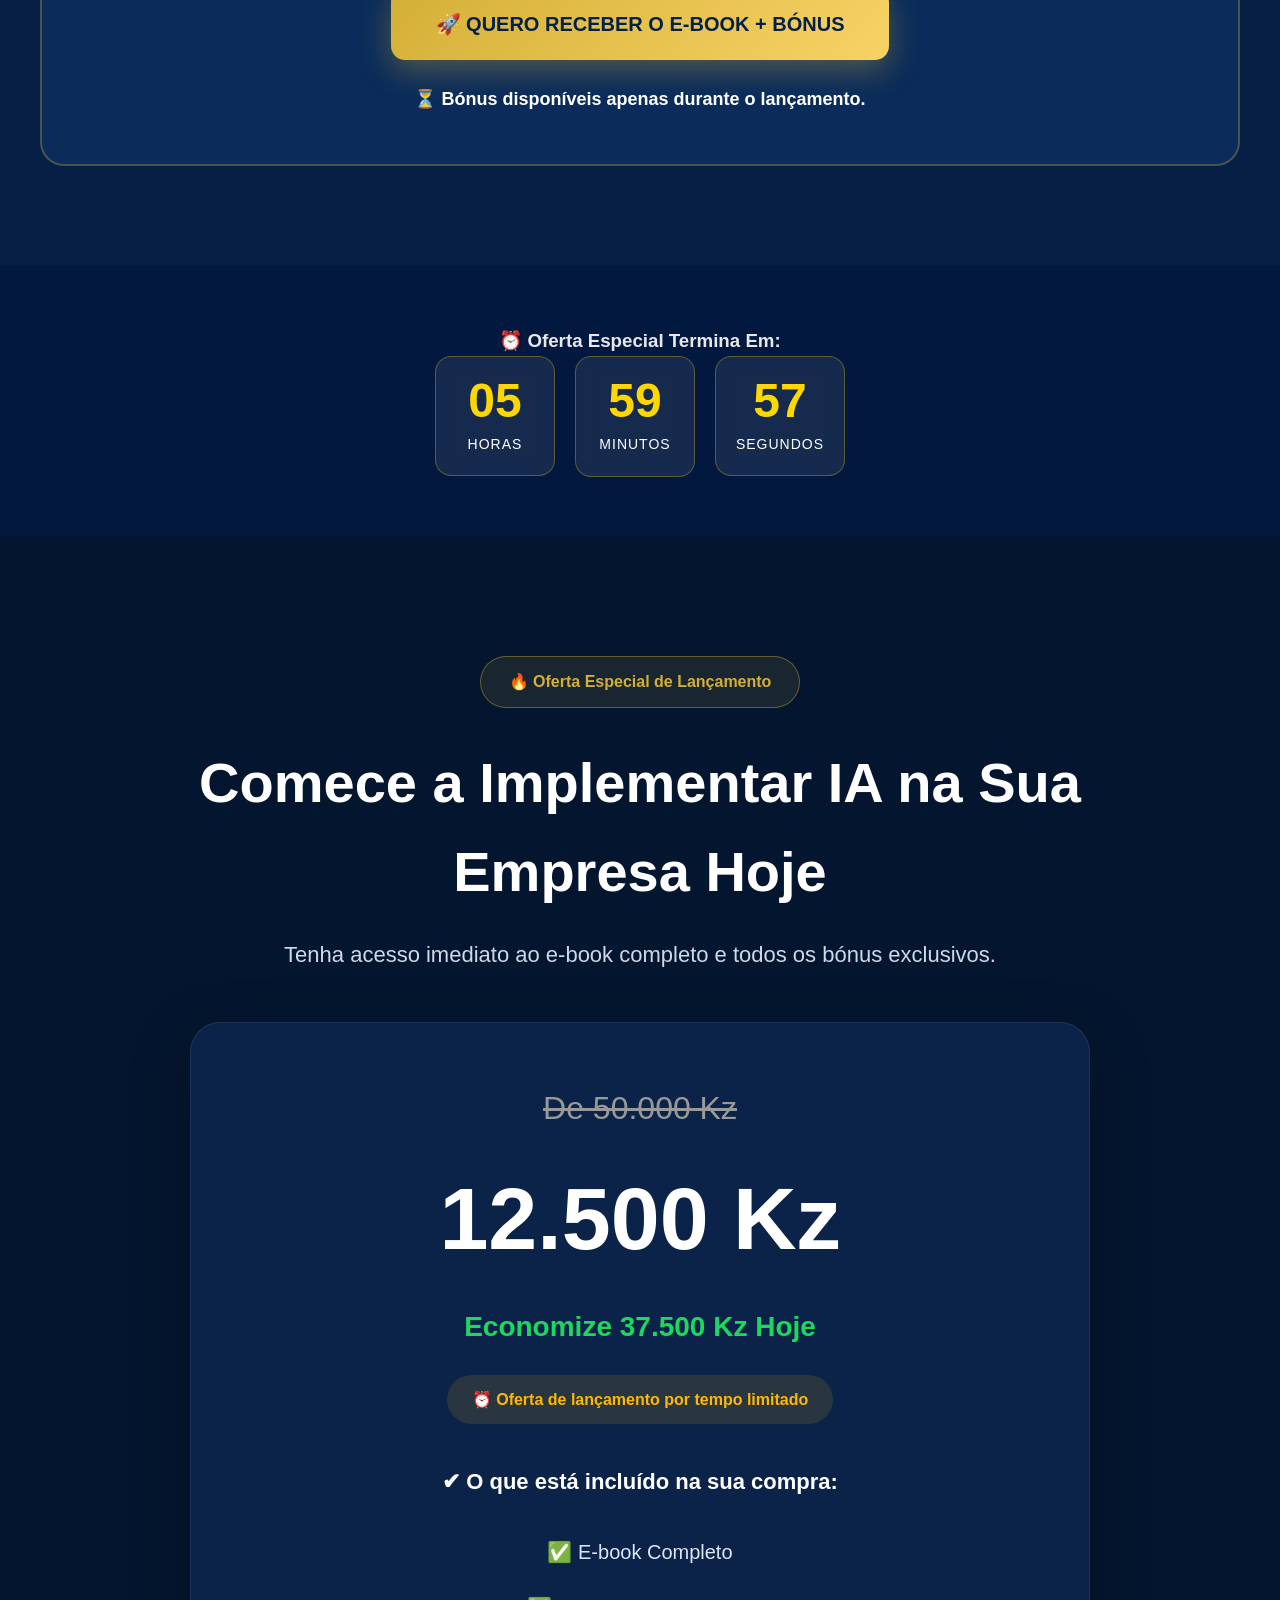
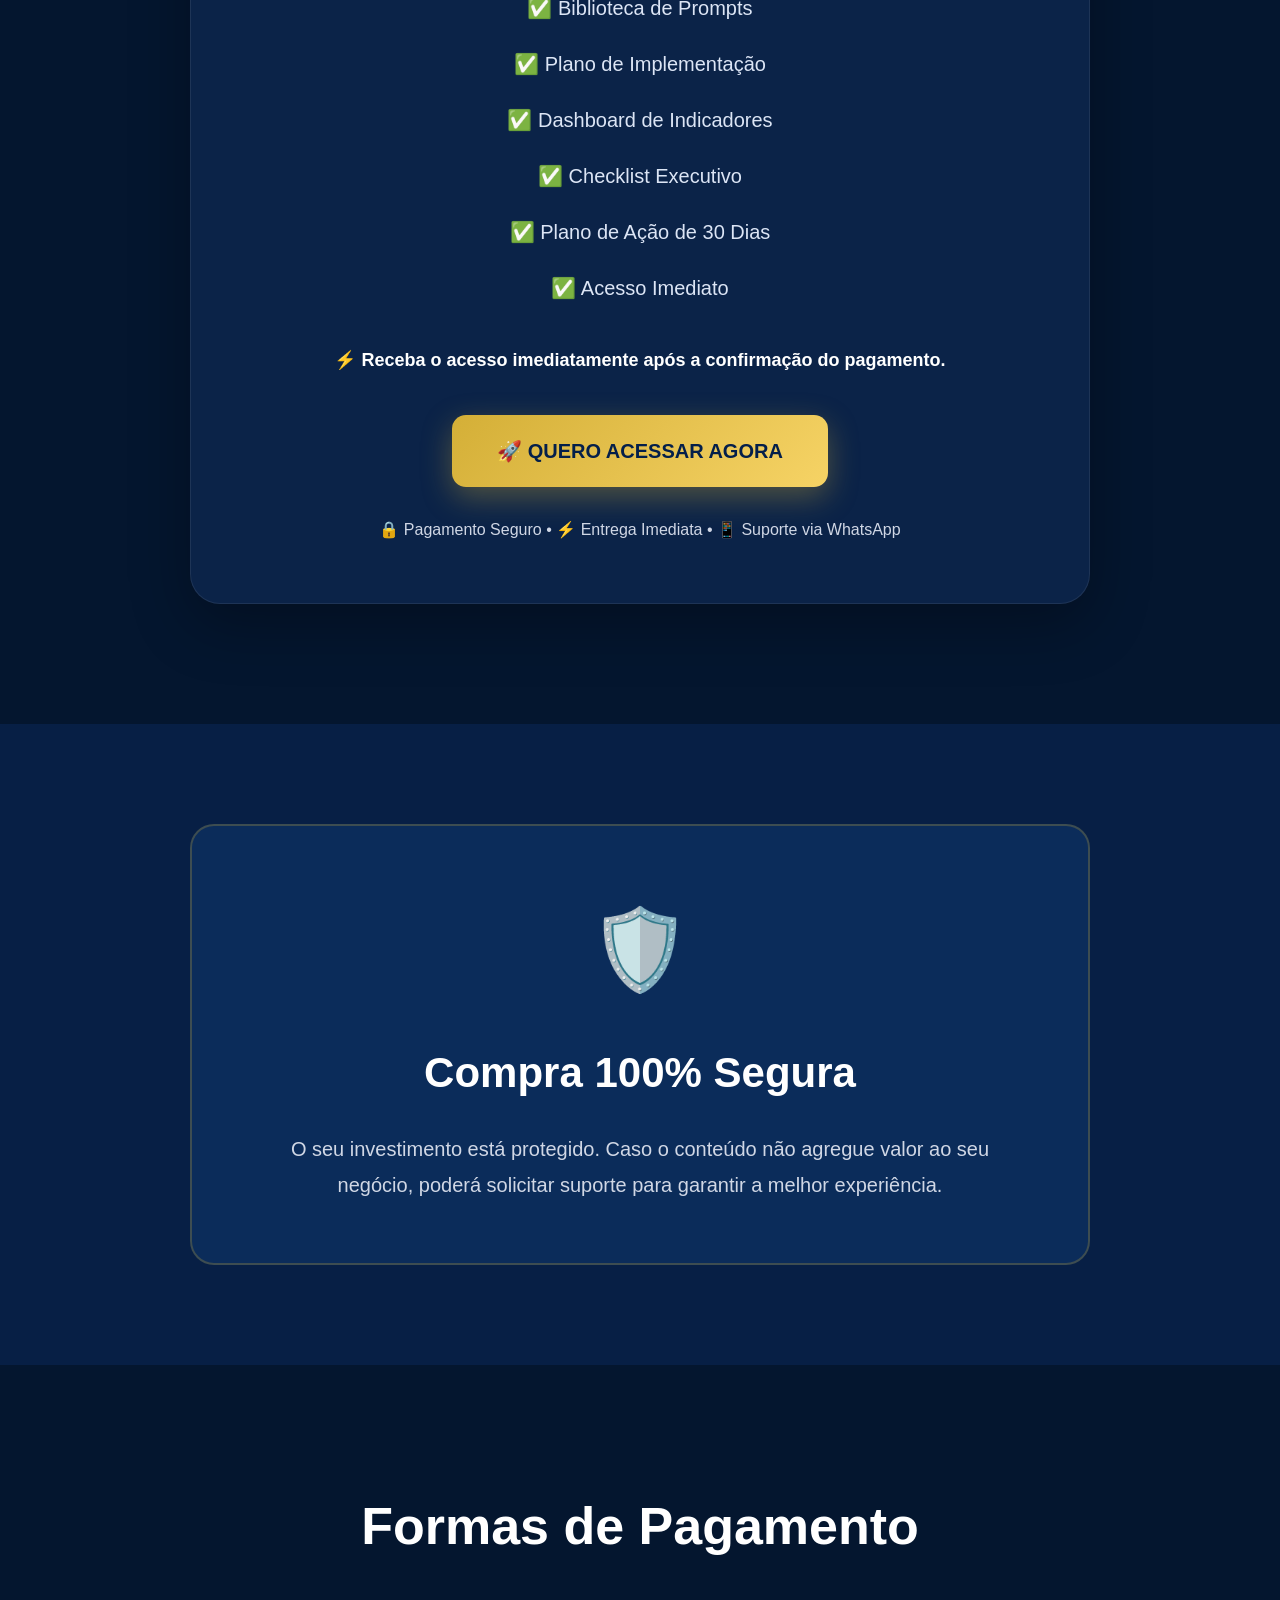
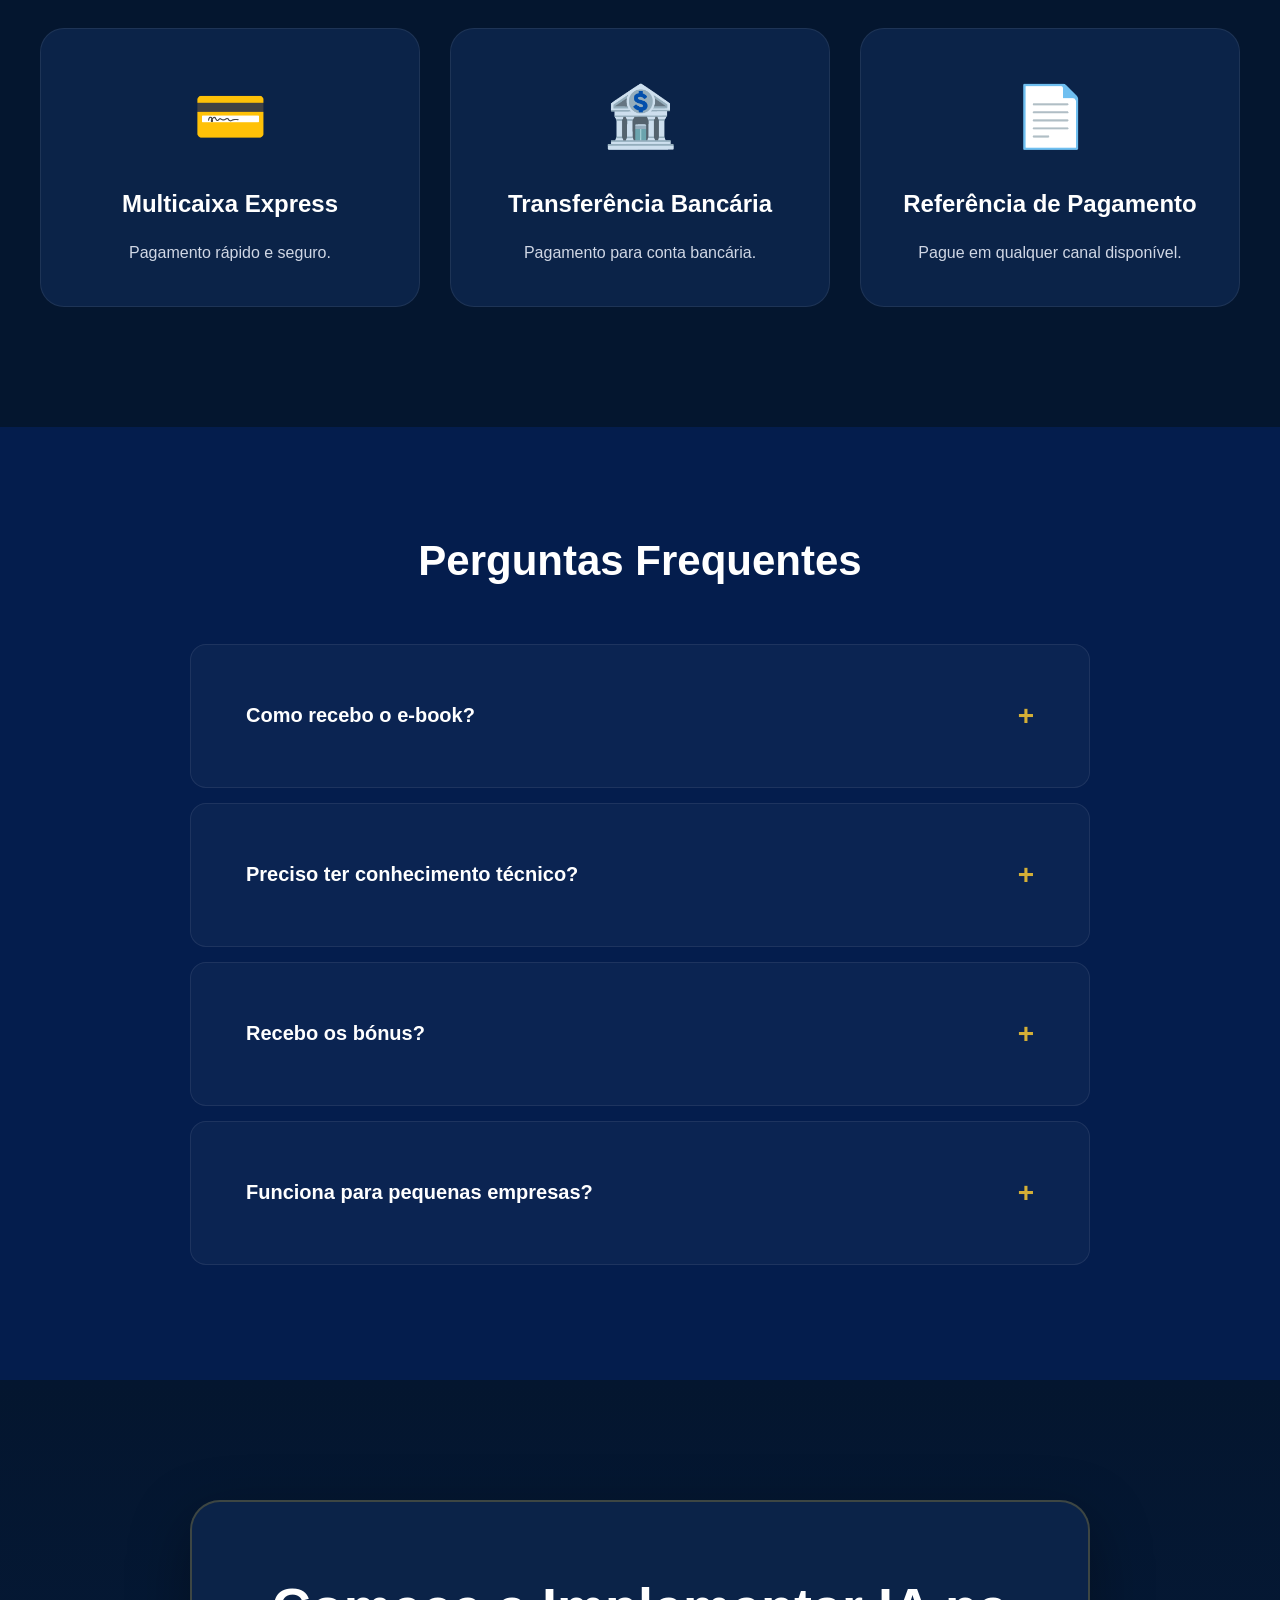
==== commit 1da2f279: "Adiciona popup de prova social" ====
--- a/index.html
+++ b/index.html
@@ -1200,6 +1200,17 @@
 
 </div>
 
+<!-- Popup de Prova Social -->
+<div class="sales-popup" id="salesPopup">
+    <div class="sales-popup-content">
+        <span class="sales-icon">✅</span>
+        <div>
+            <strong id="buyerName">Carlos</strong>
+            <p id="buyerText">acabou de adquirir o e-book</p>
+        </div>
+    </div>
+</div>
+
 <script src="js/main.js"></script>
 
 </body>
--- a/landing/css/style.css
+++ b/landing/css/style.css
@@ -4228,35 +4228,78 @@
     text-align:center;
 }
 
-.countdown_container h3{
-    color:#fff;
-    font-size:32px;
-    margin-bottom:30px;
-}
-
 .countdown_timer{
     display:flex;
     justify-content:center;
-    gap:25px;
+    gap:20px;
     flex-wrap:wrap;
 }
 
 .time_box{
-    min-width:140px;
-    padding:25px;
-    border-radius:18px;
-    background:rgba(255,255,255,.05);
-    border:1px solid rgba(212,175,55,.3);
+    background:rgba(255,255,255,0.08);
+    border:1px solid rgba(255,215,0,0.3);
+    border-radius:16px;
+    padding:20px;
+    min-width:120px;
+    backdrop-filter:blur(10px);
 }
 
 .time_box span{
     display:block;
     font-size:48px;
     font-weight:800;
-    color:#d4af37;
+    color:#ffd700;
+    line-height:1;
 }
 
 .time_box small{
+    display:block;
+    margin-top:8px;
+    color:#ffffff;
+    font-size:14px;
+    text-transform:uppercase;
+    letter-spacing:1px;
+}
+/* =========================
+   POPUP DE PROVA SOCIAL
+========================= */
+
+.sales-popup{
+    position:fixed;
+    left:20px;
+    bottom:90px;
+    background:#0f2447;
+    border:1px solid rgba(255,209,74,.3);
+    border-radius:12px;
+    padding:15px;
+    z-index:9999;
+    width:320px;
+    box-shadow:0 10px 30px rgba(0,0,0,.4);
+    transform:translateX(-400px);
+    transition:.5s;
+}
+
+.sales-popup.show{
+    transform:translateX(0);
+}
+
+.sales-popup-content{
+    display:flex;
+    align-items:center;
+    gap:12px;
+}
+
+.sales-icon{
+    font-size:24px;
+}
+
+.sales-popup strong{
+    color:#ffd14a;
+    display:block;
+}
+
+.sales-popup p{
+    margin:0;
     color:#fff;
     font-size:14px;
 }
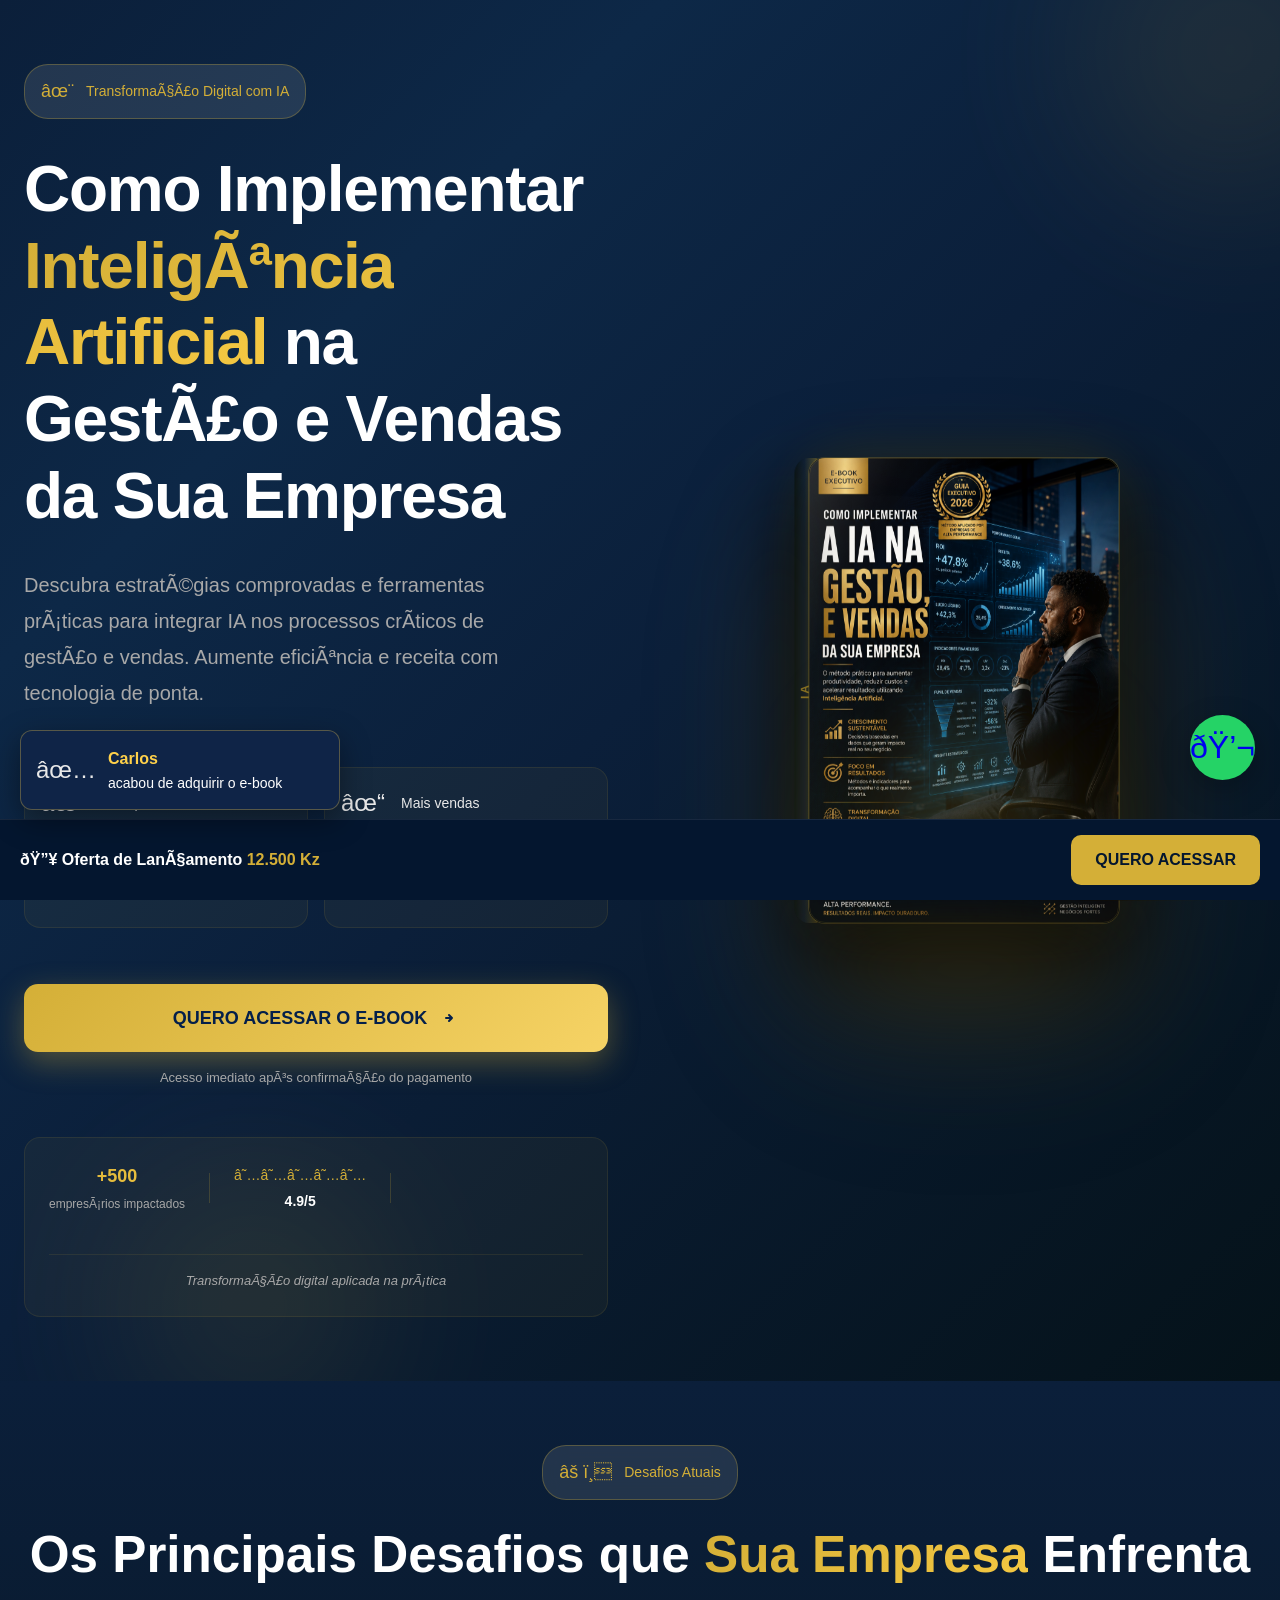
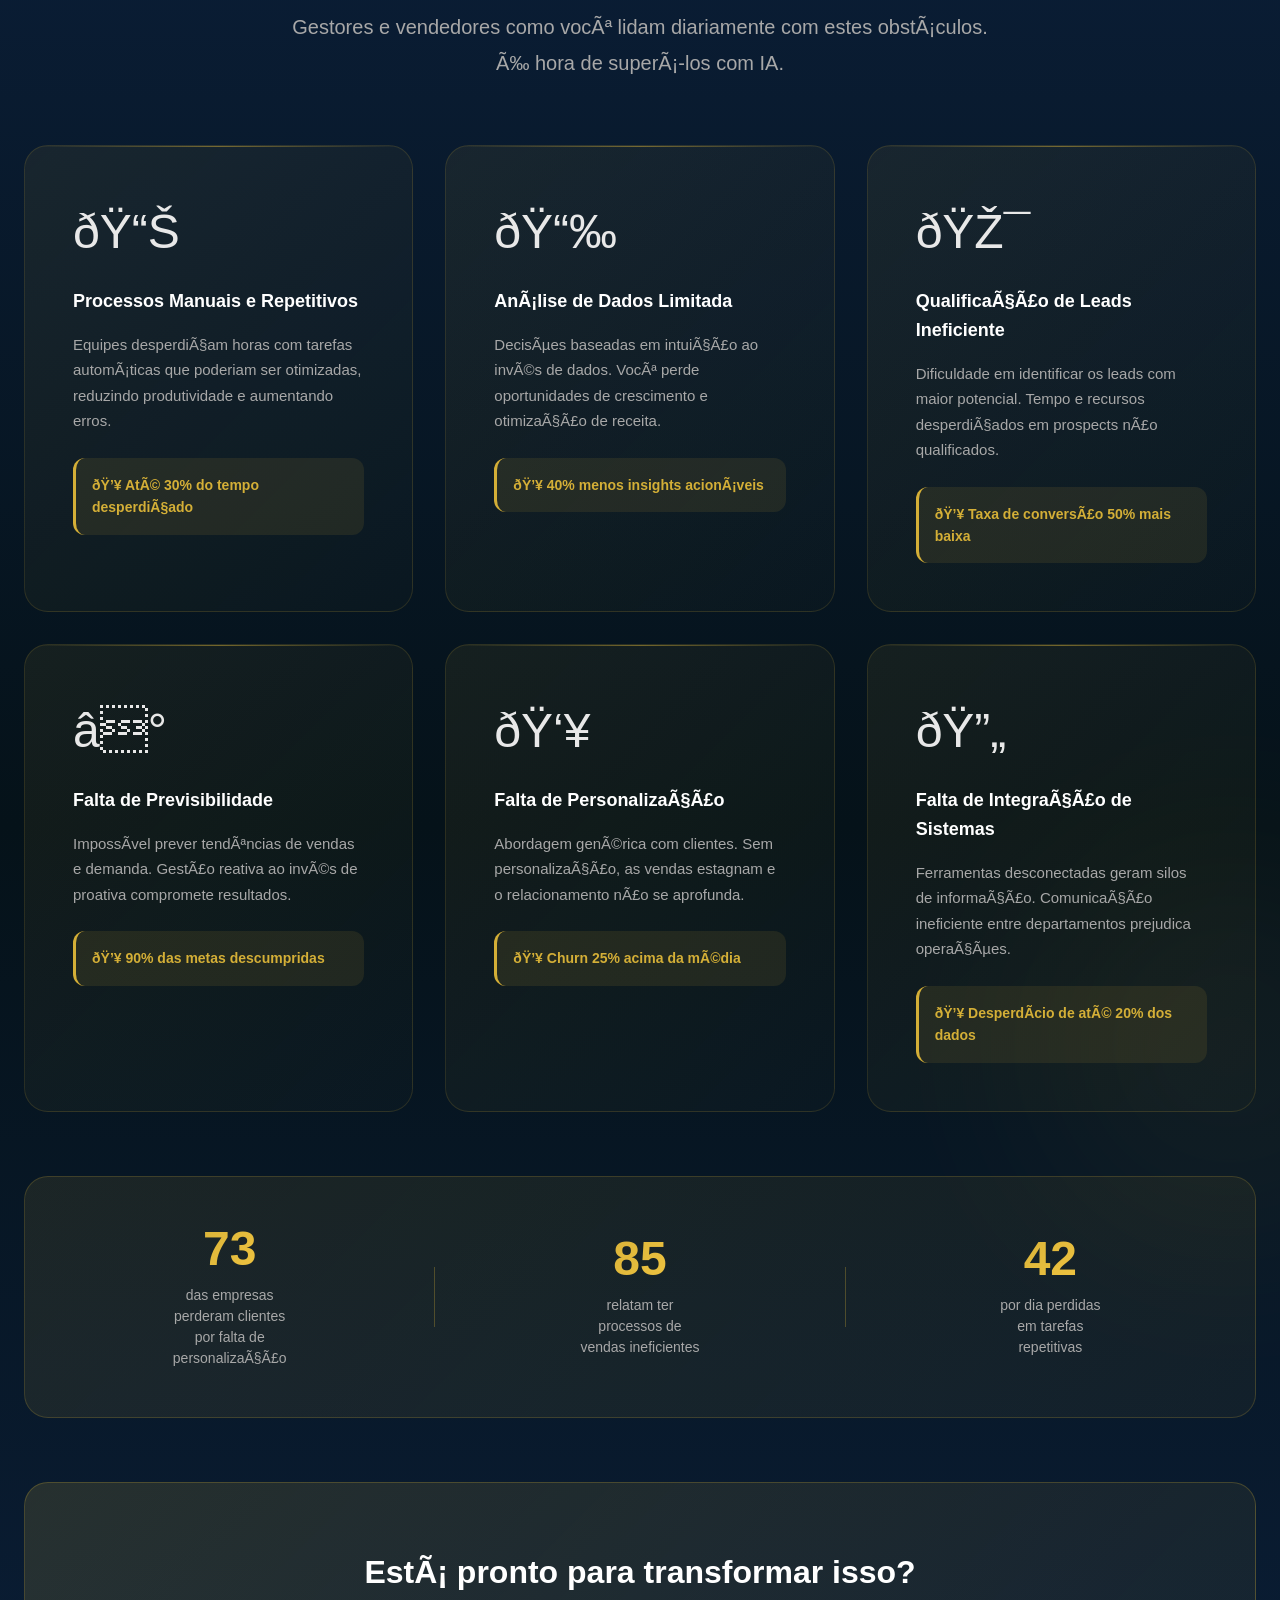
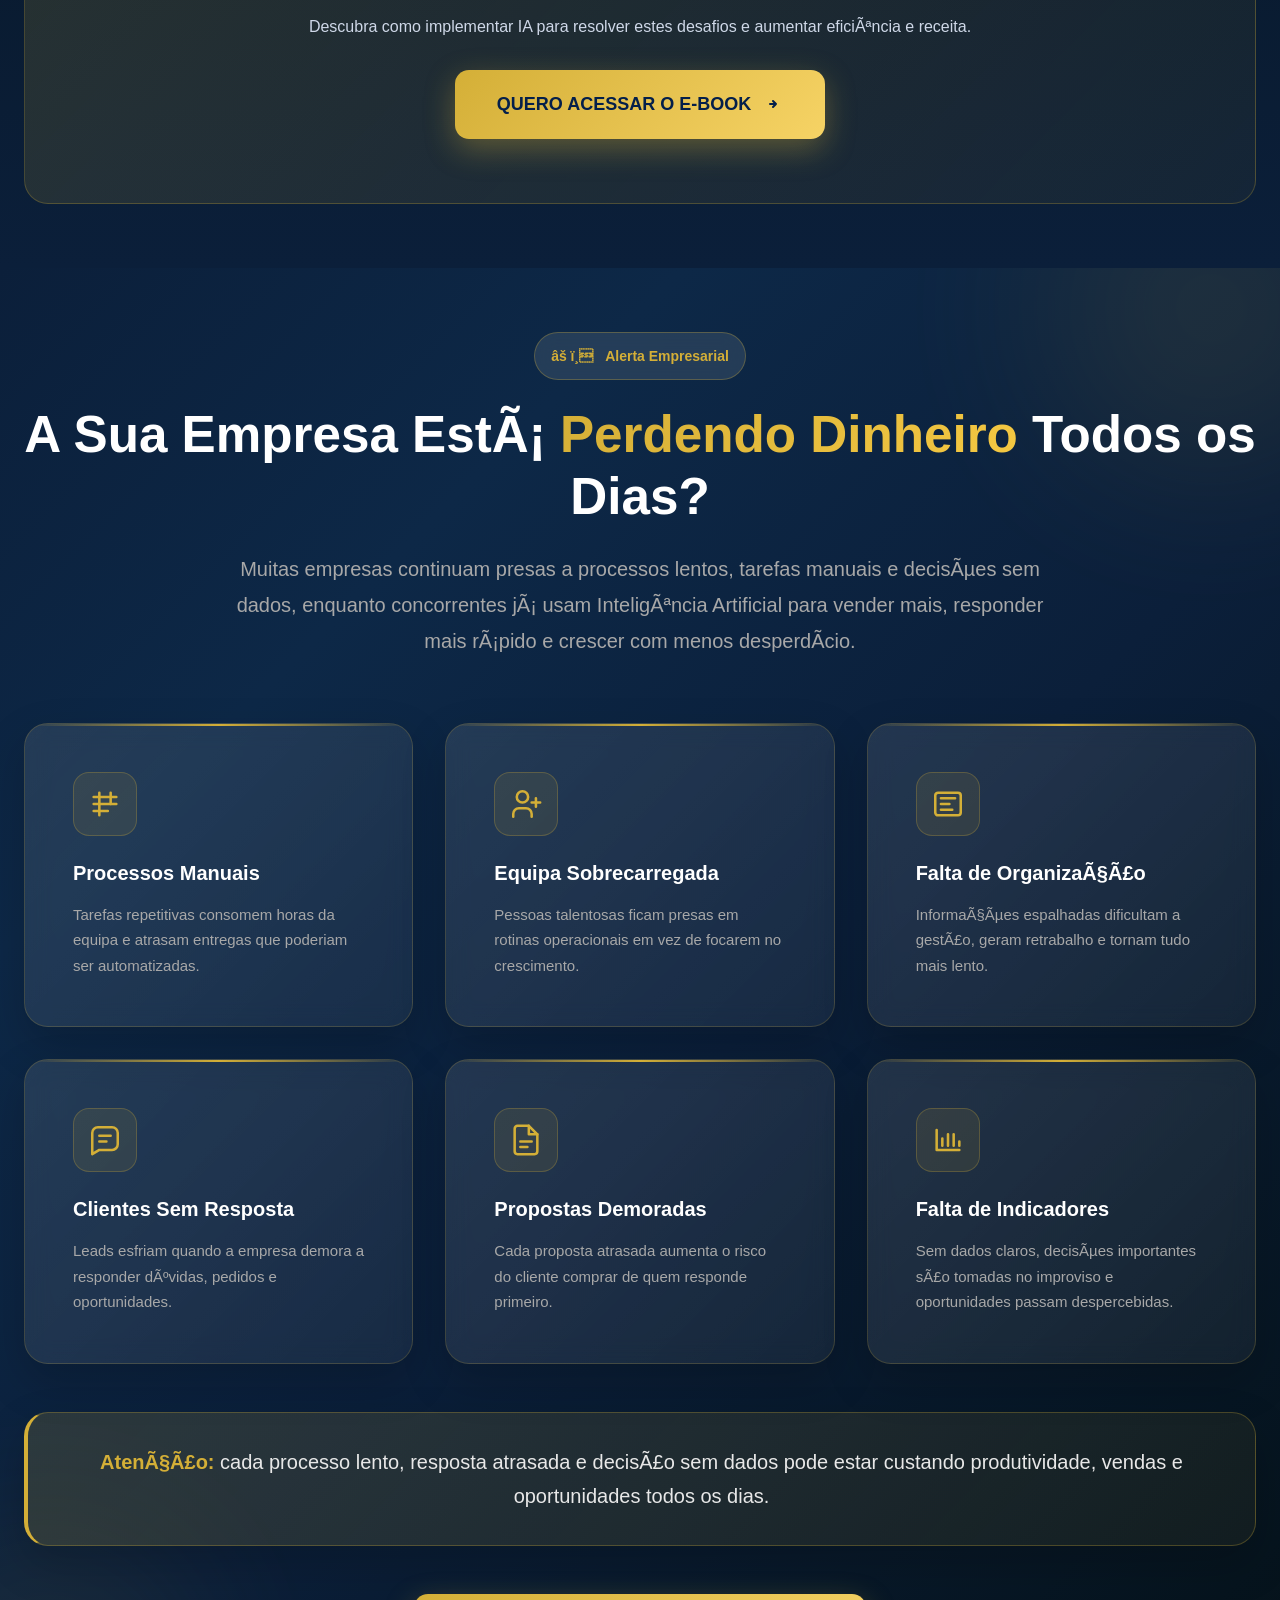
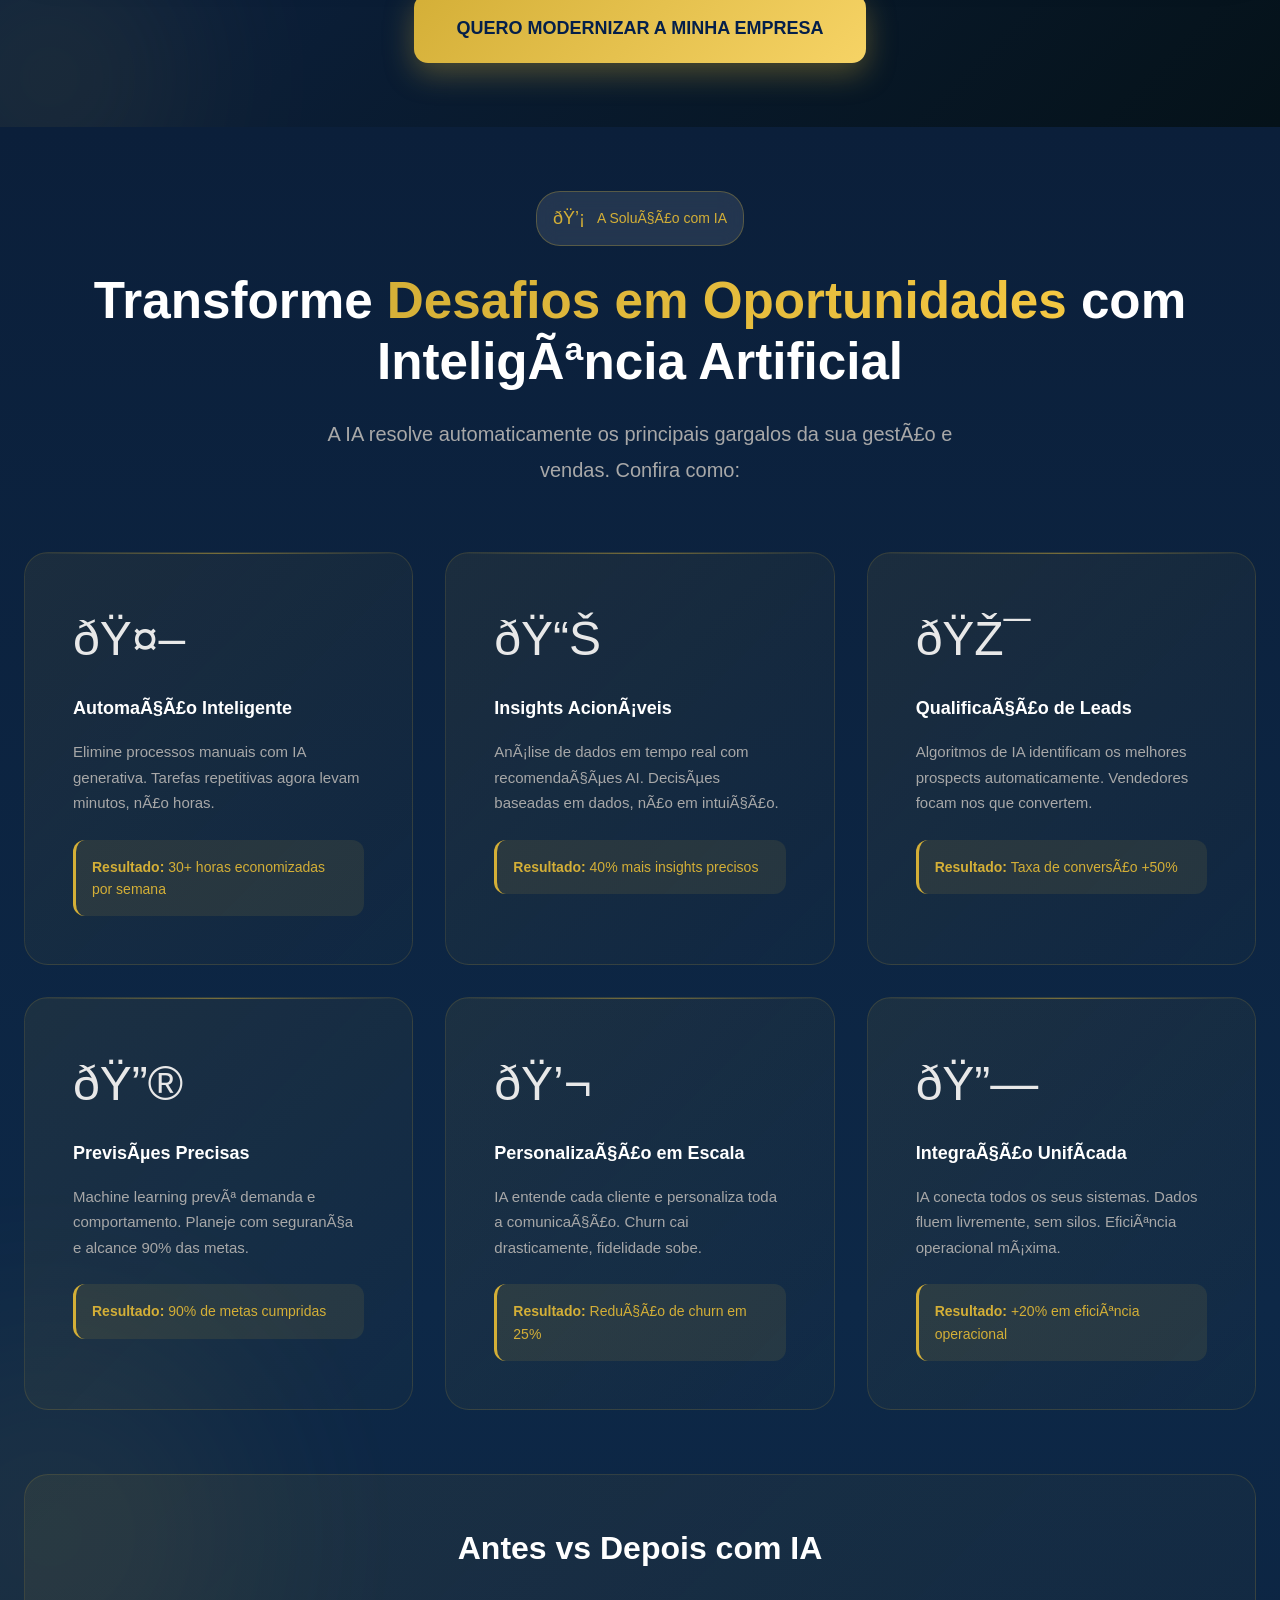
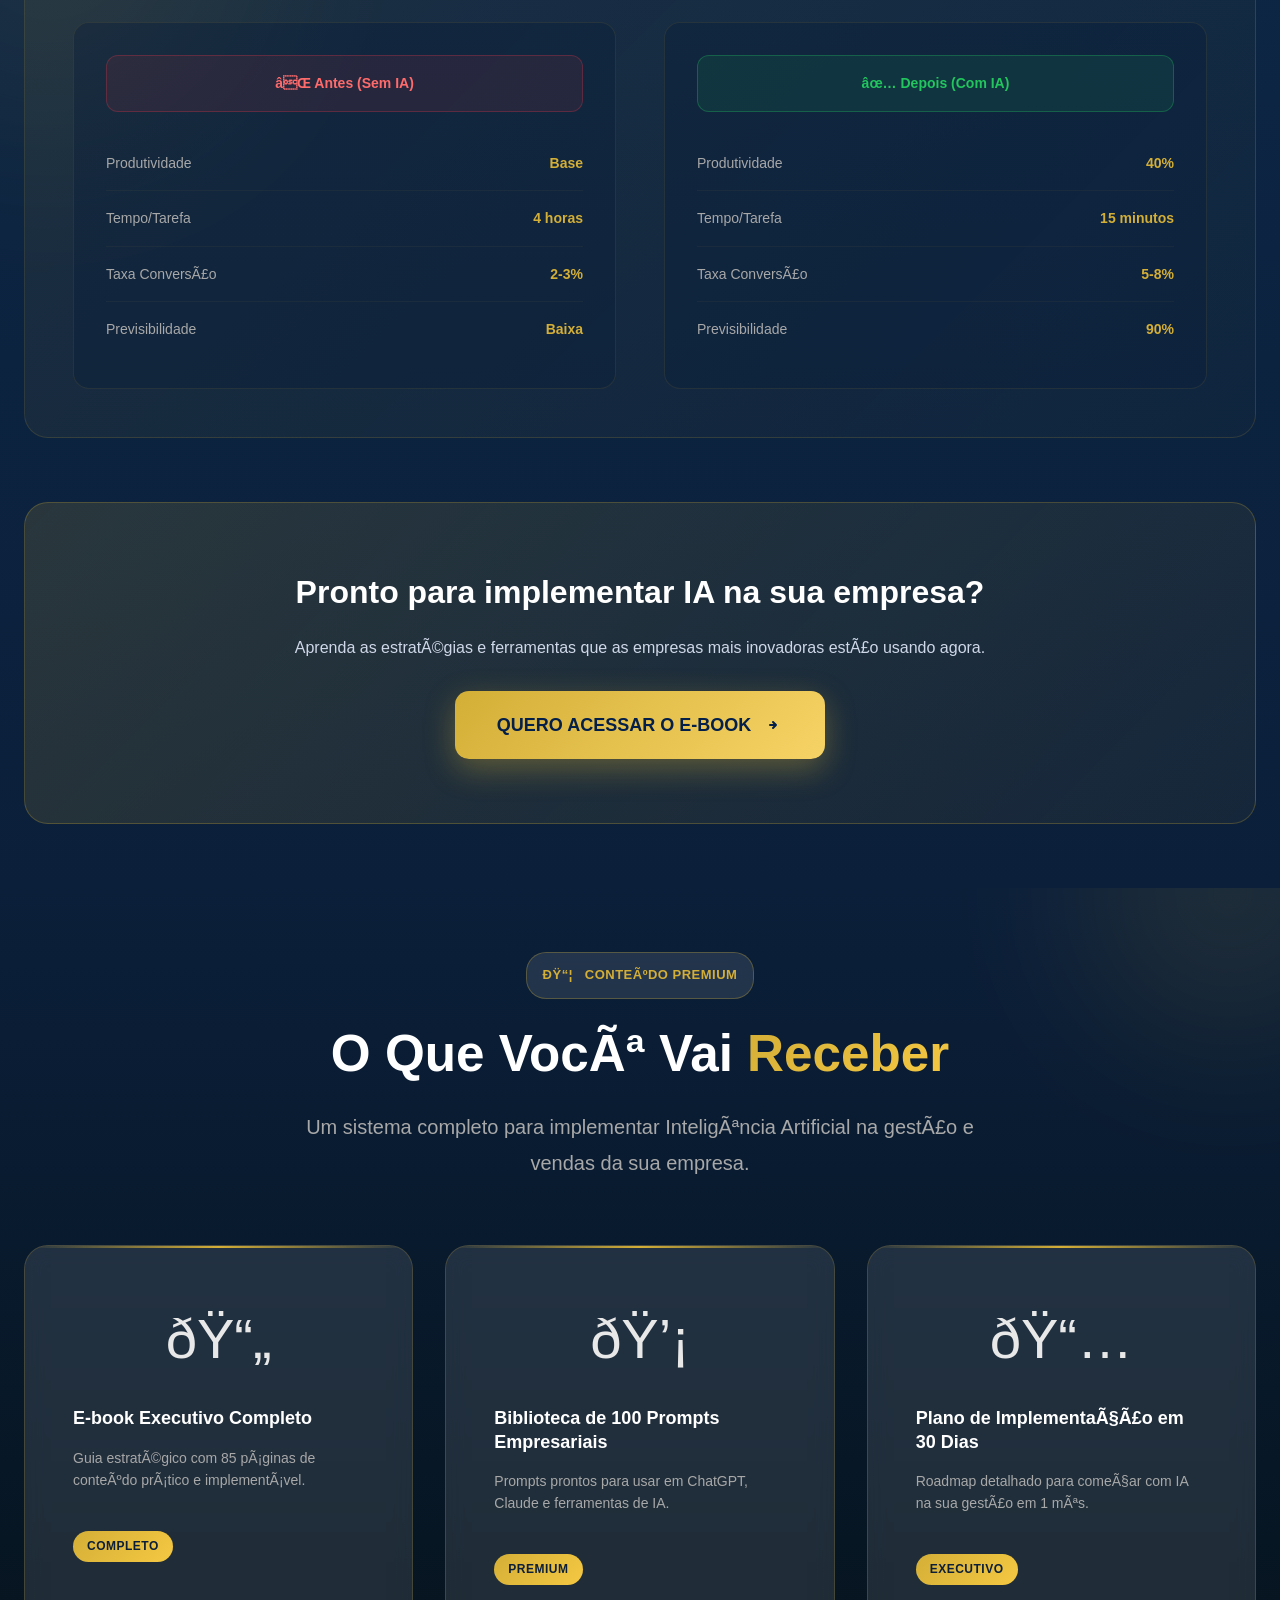
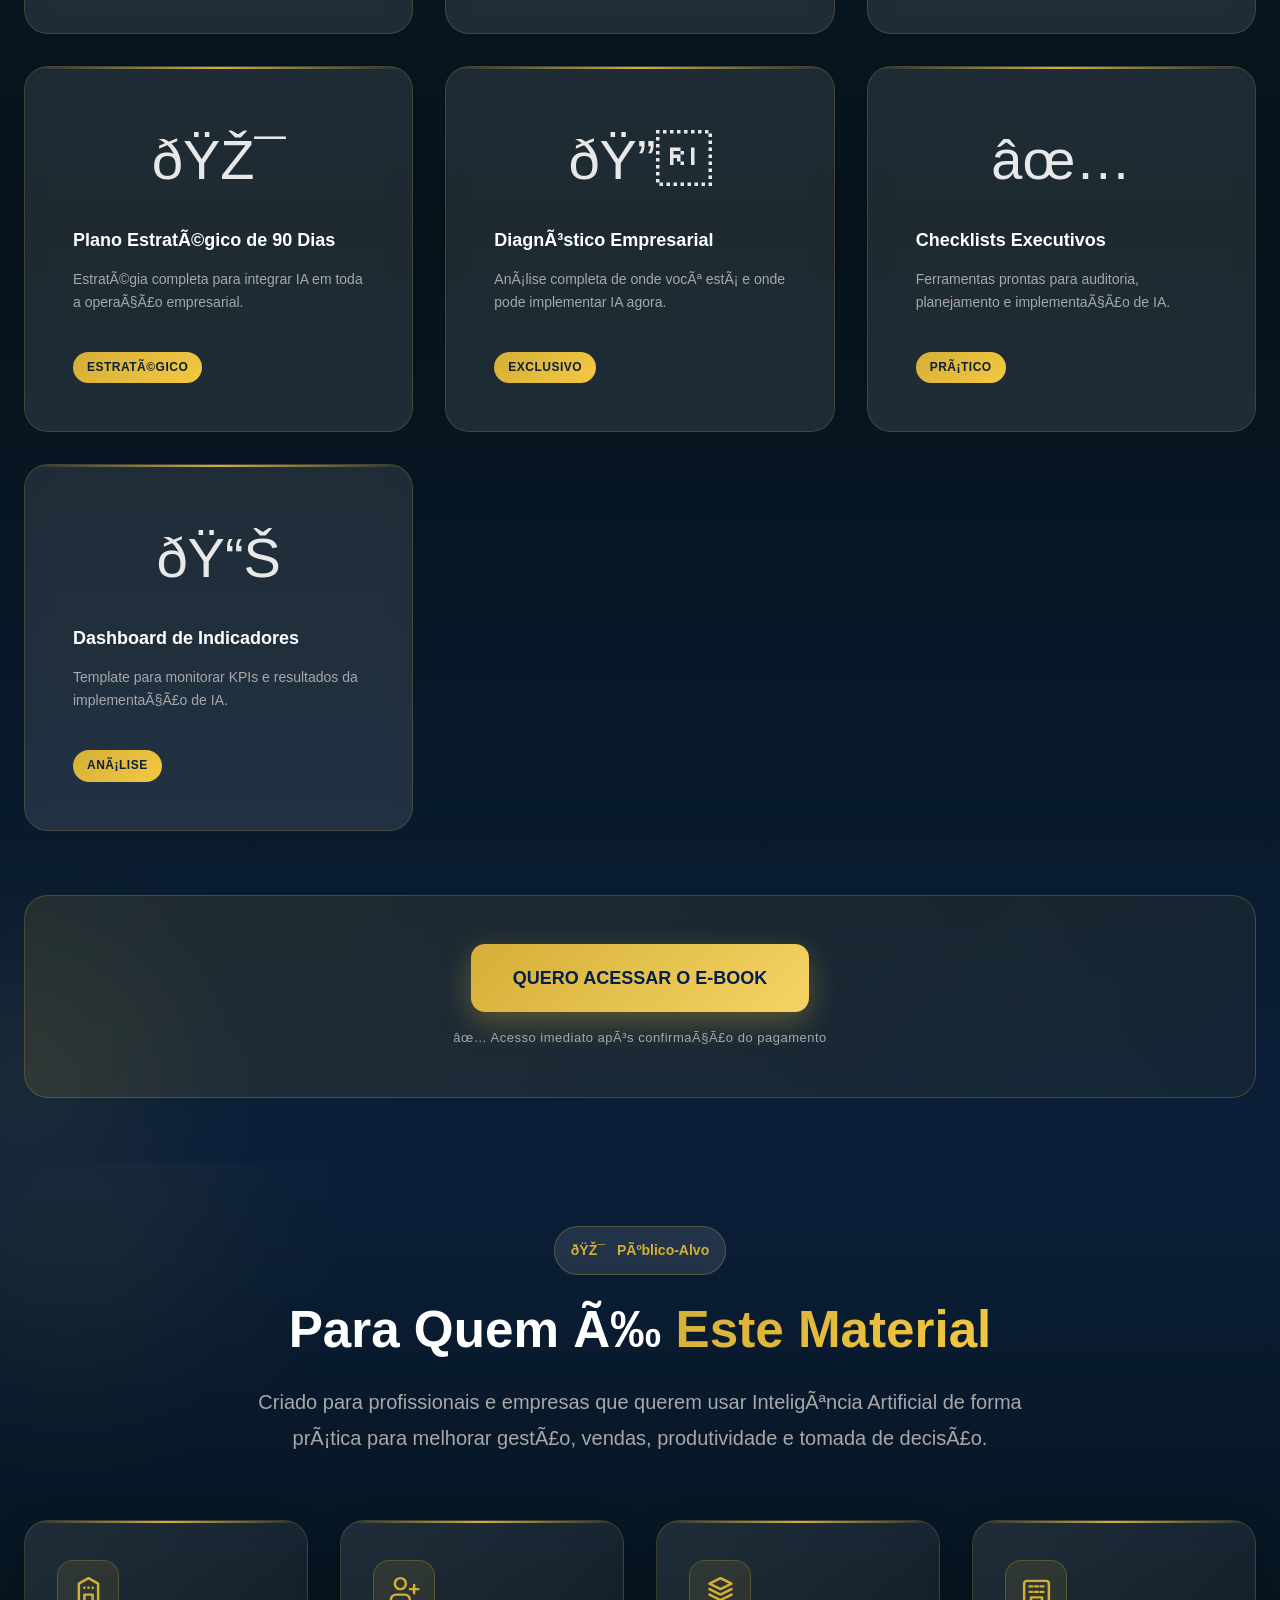
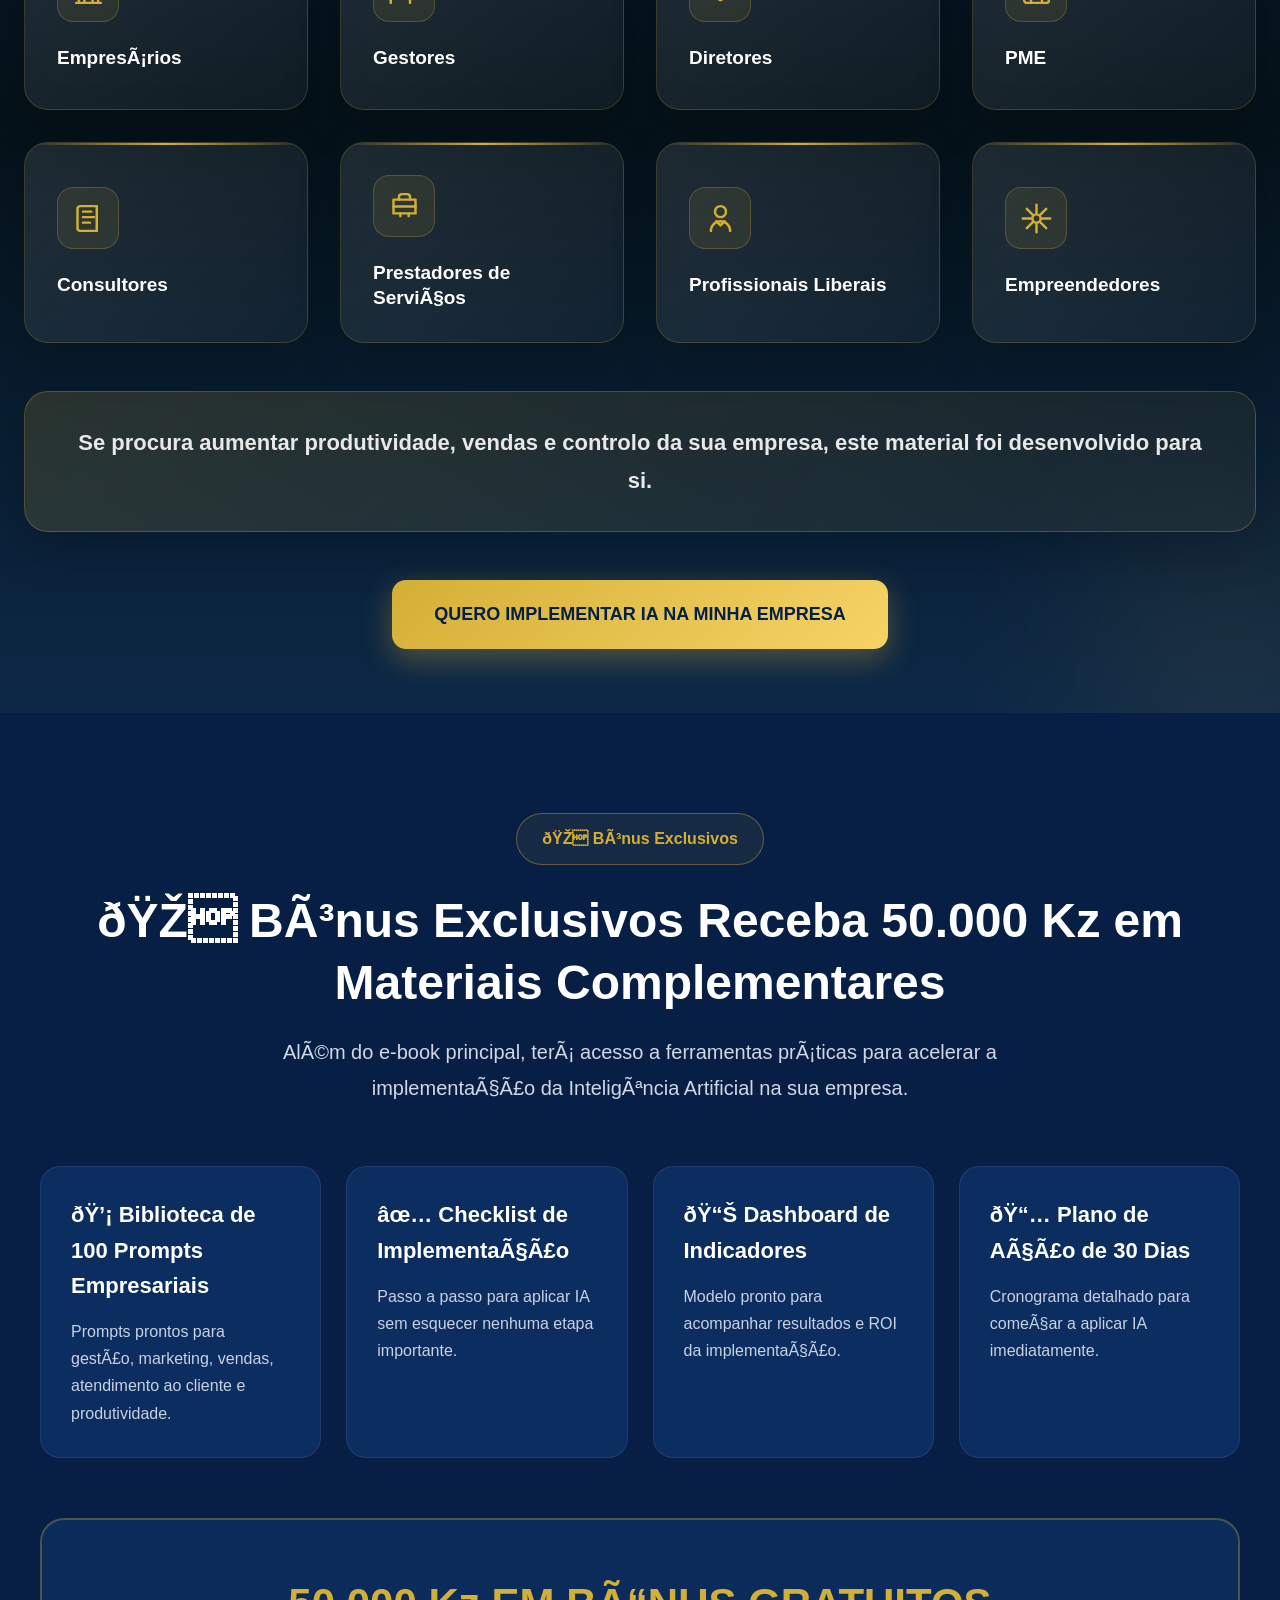
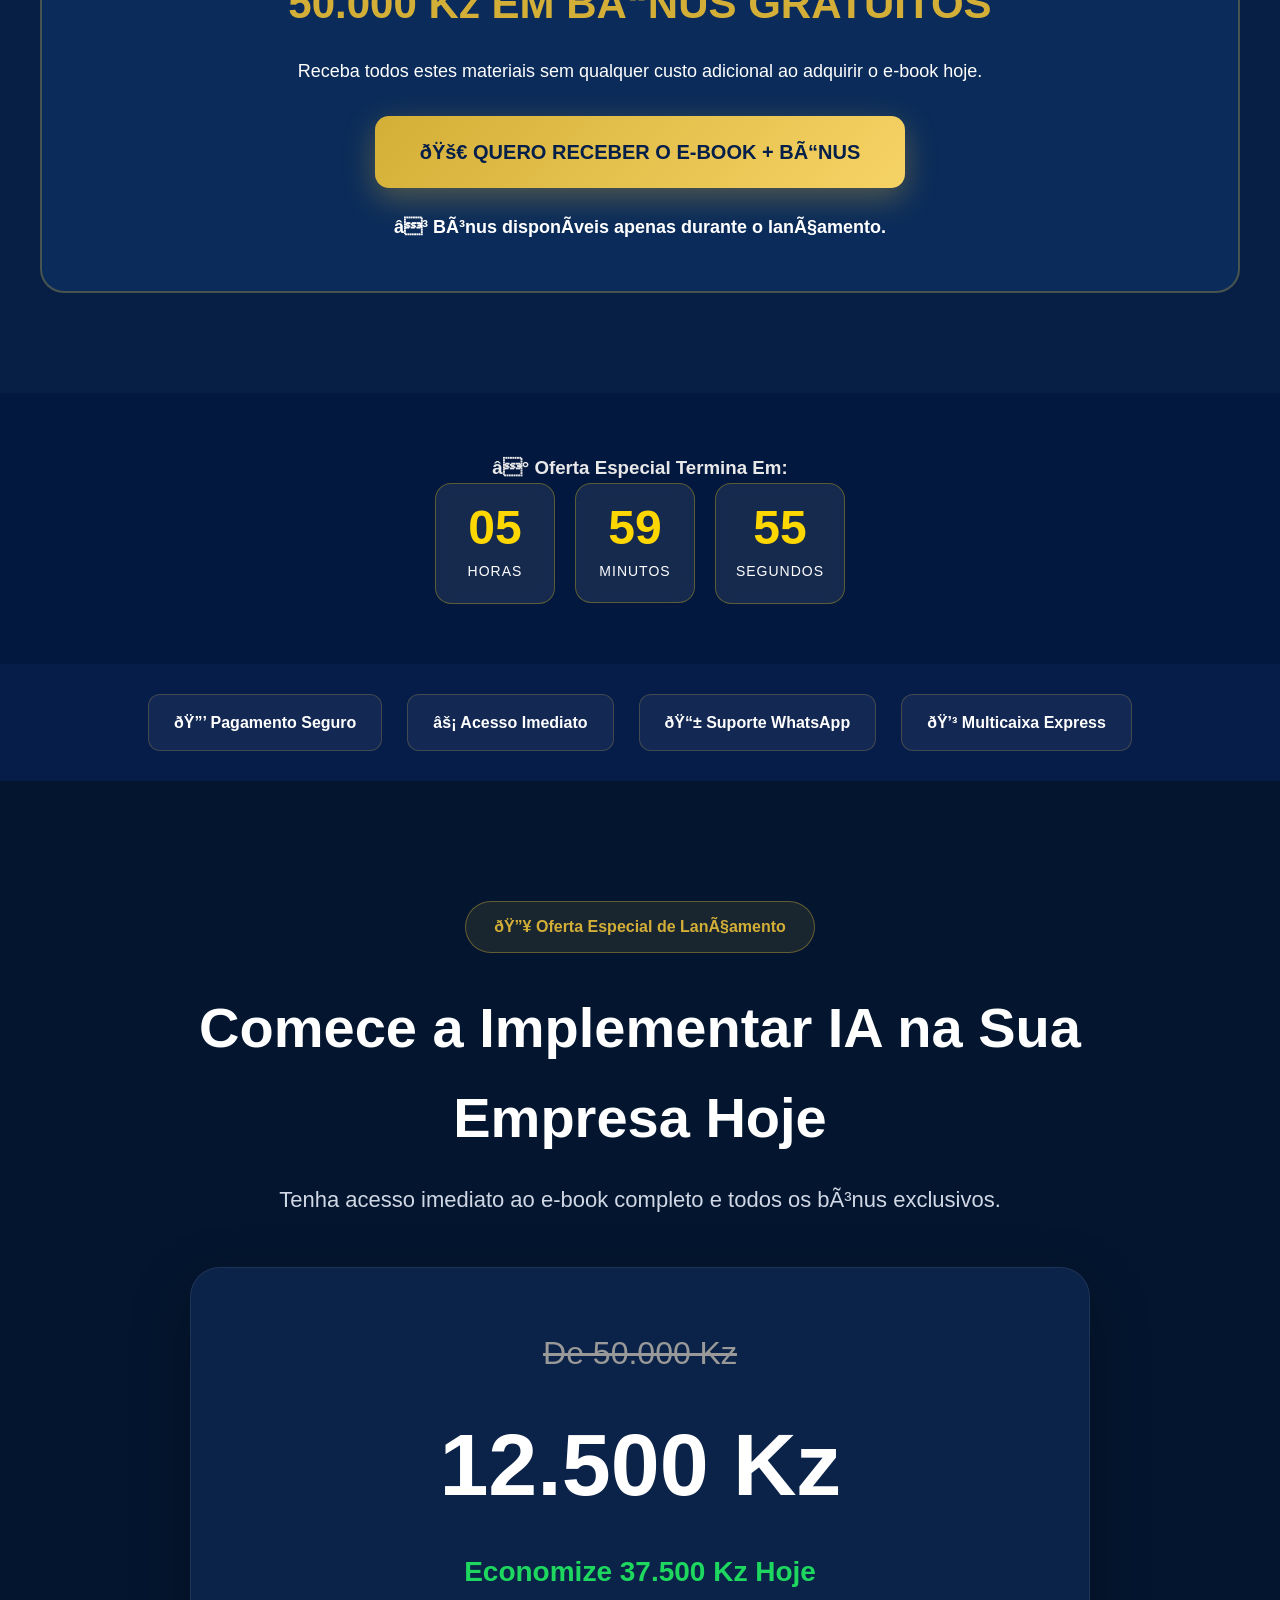
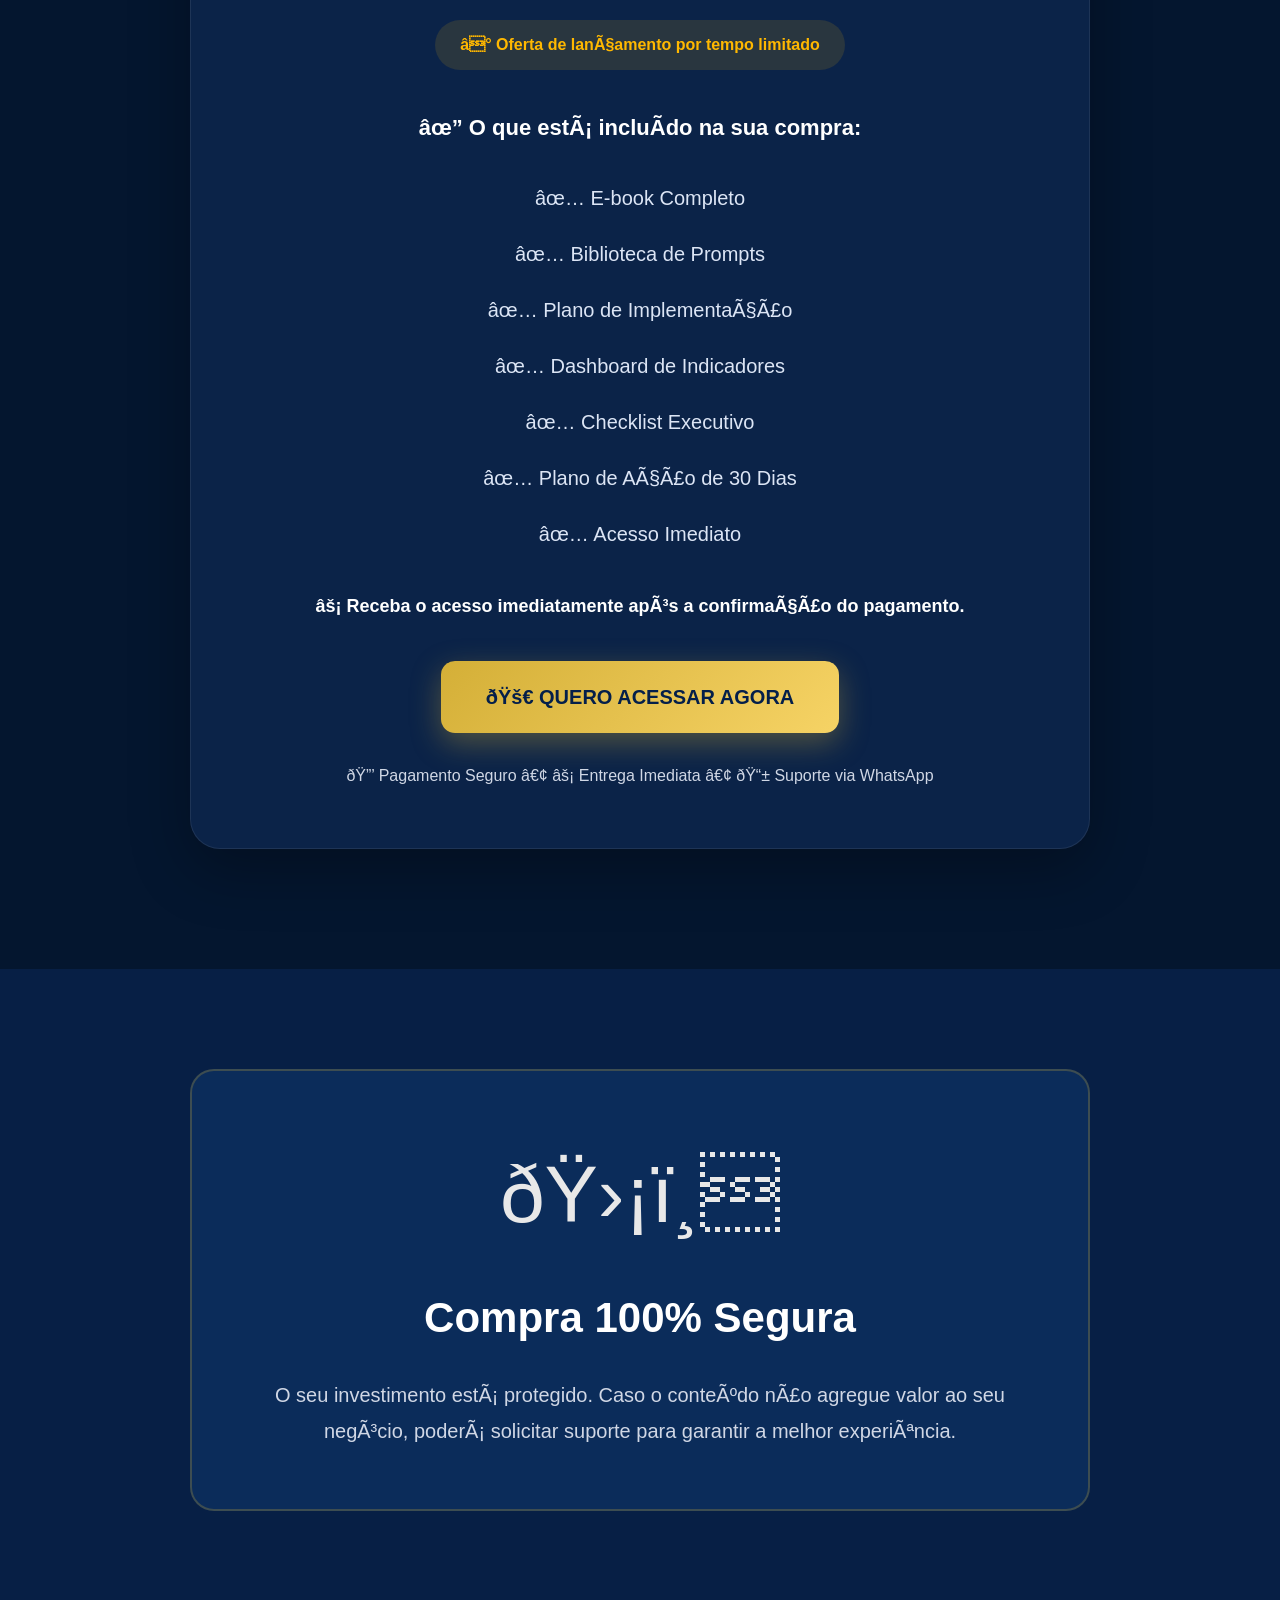
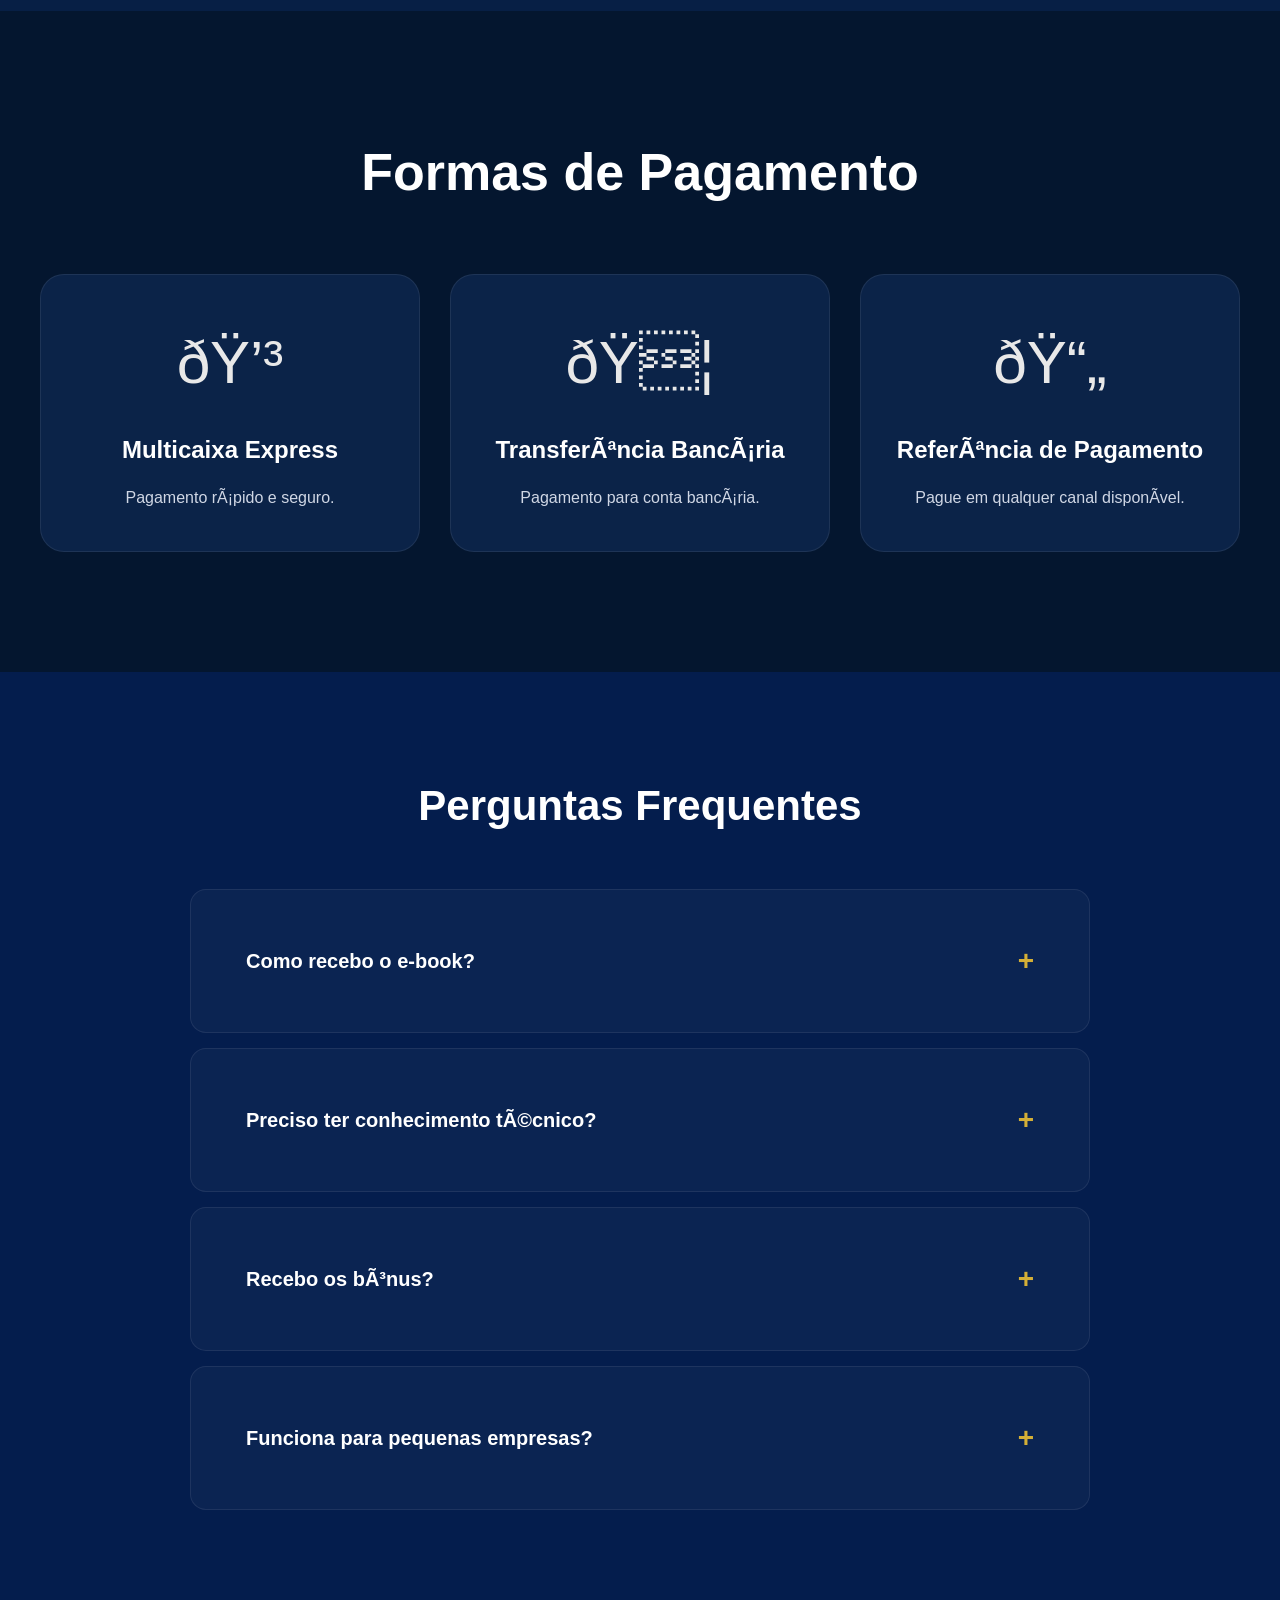
==== commit f44d6e7e: "Instala GA4 e Meta Pixel" ====
--- a/index.html
+++ b/index.html
@@ -1,5 +1,64 @@
 <!DOCTYPE html>
 <html lang="pt">
+
+<!-- Google tag (gtag.js) -->
+<script async src="https://www.googletagmanager.com/gtag/js?id=G-06LMBSPMPH"></script>
+
+<script>
+window.dataLayer = window.dataLayer || [];
+
+function gtag(){
+    dataLayer.push(arguments);
+}
+
+gtag('js', new Date());
+
+gtag('config', 'G-06LMBSPMPH');
+</script>
+
+<!-- Meta Pixel Code -->
+<script>
+!function(f,b,e,v,n,t,s)
+{
+if(f.fbq)return;
+
+n=f.fbq=function(){
+n.callMethod ?
+n.callMethod.apply(n,arguments) :
+n.queue.push(arguments)
+};
+
+if(!f._fbq)f._fbq=n;
+
+n.push=n;
+n.loaded=true;
+n.version='2.0';
+n.queue=[];
+
+t=b.createElement(e);
+t.async=true;
+t.src=v;
+
+s=b.getElementsByTagName(e)[0];
+s.parentNode.insertBefore(t,s);
+
+}(window, document,'script',
+'https://connect.facebook.net/en_US/fbevents.js');
+
+fbq('init', '956803899621912');
+
+fbq('track', 'PageView');
+</script>
+
+<noscript>
+<img
+height="1"
+width="1"
+style="display:none"
+src="https://www.facebook.com/tr?id=956803899621912&ev=PageView&noscript=1"
+/>
+</noscript>
+<!-- End Meta Pixel Code -->
 
 <head>
     <meta charset="UTF-8">
@@ -896,6 +955,30 @@
 
 </section>
 
+<section class="trust-bar">
+
+    <div class="trust-container">
+
+        <div class="trust-item">
+            🔒 Pagamento Seguro
+        </div>
+
+        <div class="trust-item">
+            ⚡ Acesso Imediato
+        </div>
+
+        <div class="trust-item">
+            📱 Suporte WhatsApp
+        </div>
+
+        <div class="trust-item">
+            💳 Multicaixa Express
+        </div>
+
+    </div>
+
+</section>
+
 
     <section class="offer">
 
--- a/landing/css/style.css
+++ b/landing/css/style.css
@@ -4275,7 +4275,7 @@
     z-index:9999;
     width:320px;
     box-shadow:0 10px 30px rgba(0,0,0,.4);
-    transform:translateX(-400px);
+    transform:translateX(0px);
     transition:.5s;
 }
 
@@ -4302,4 +4302,80 @@
     margin:0;
     color:#fff;
     font-size:14px;
+}
+/* ====================================
+   CTA PULSE
+==================================== */
+
+@keyframes ctaPulse {
+
+    0%{
+        transform:scale(1);
+    }
+
+    50%{
+        transform:scale(1.05);
+    }
+
+    100%{
+        transform:scale(1);
+    }
+
+}
+
+.hero_button,
+.problem_button,
+.loss_button,
+.solution_button,
+.receive_button,
+.audience_button,
+.bonus_button,
+.final_cta_button,
+.sticky_button{
+
+    animation:ctaPulse 2.5s infinite;
+
+}
+/* ====================================
+   TRUST BAR
+==================================== */
+
+.trust-bar{
+
+    background:#071d49;
+
+    padding:30px 20px;
+
+}
+
+.trust-container{
+
+    max-width:1200px;
+
+    margin:auto;
+
+    display:flex;
+
+    justify-content:center;
+
+    gap:25px;
+
+    flex-wrap:wrap;
+
+}
+
+.trust-item{
+
+    background:rgba(255,255,255,.05);
+
+    border:1px solid rgba(255,209,74,.2);
+
+    padding:15px 25px;
+
+    border-radius:12px;
+
+    color:#fff;
+
+    font-weight:600;
+
 }
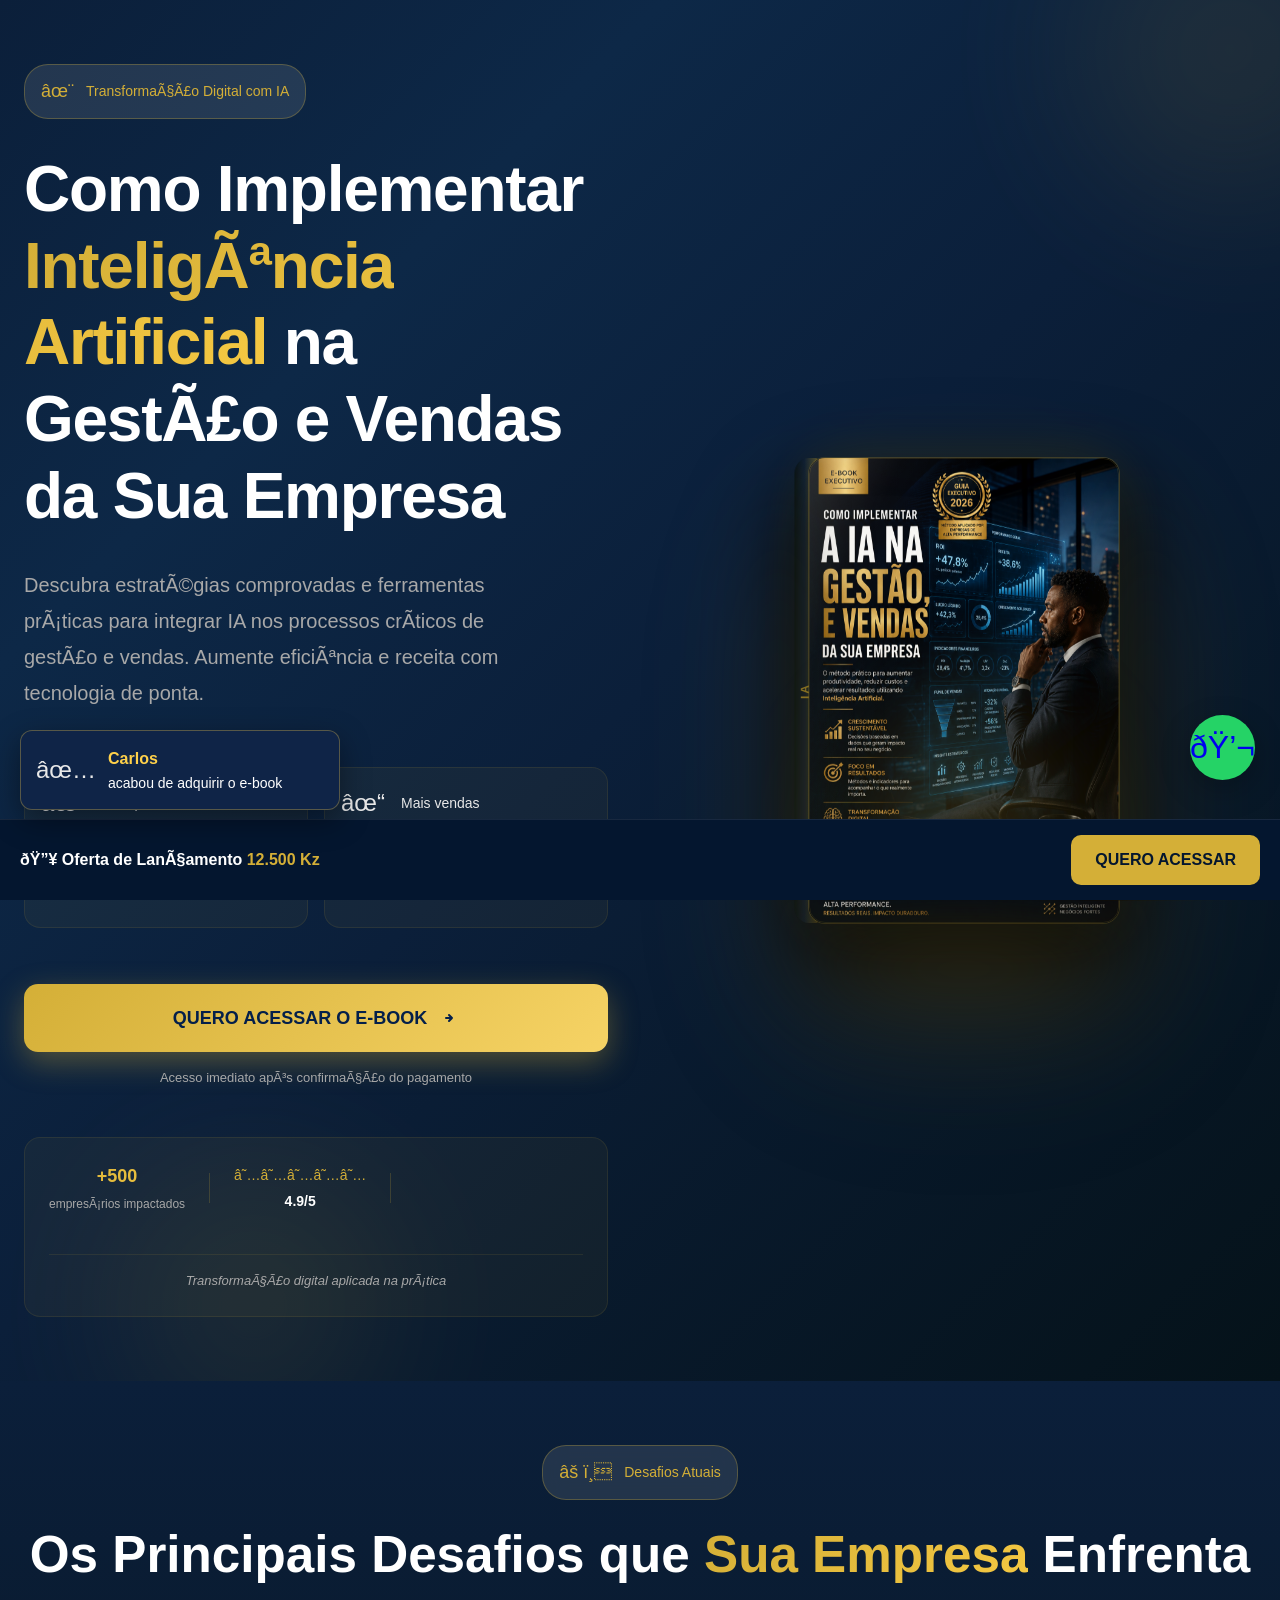
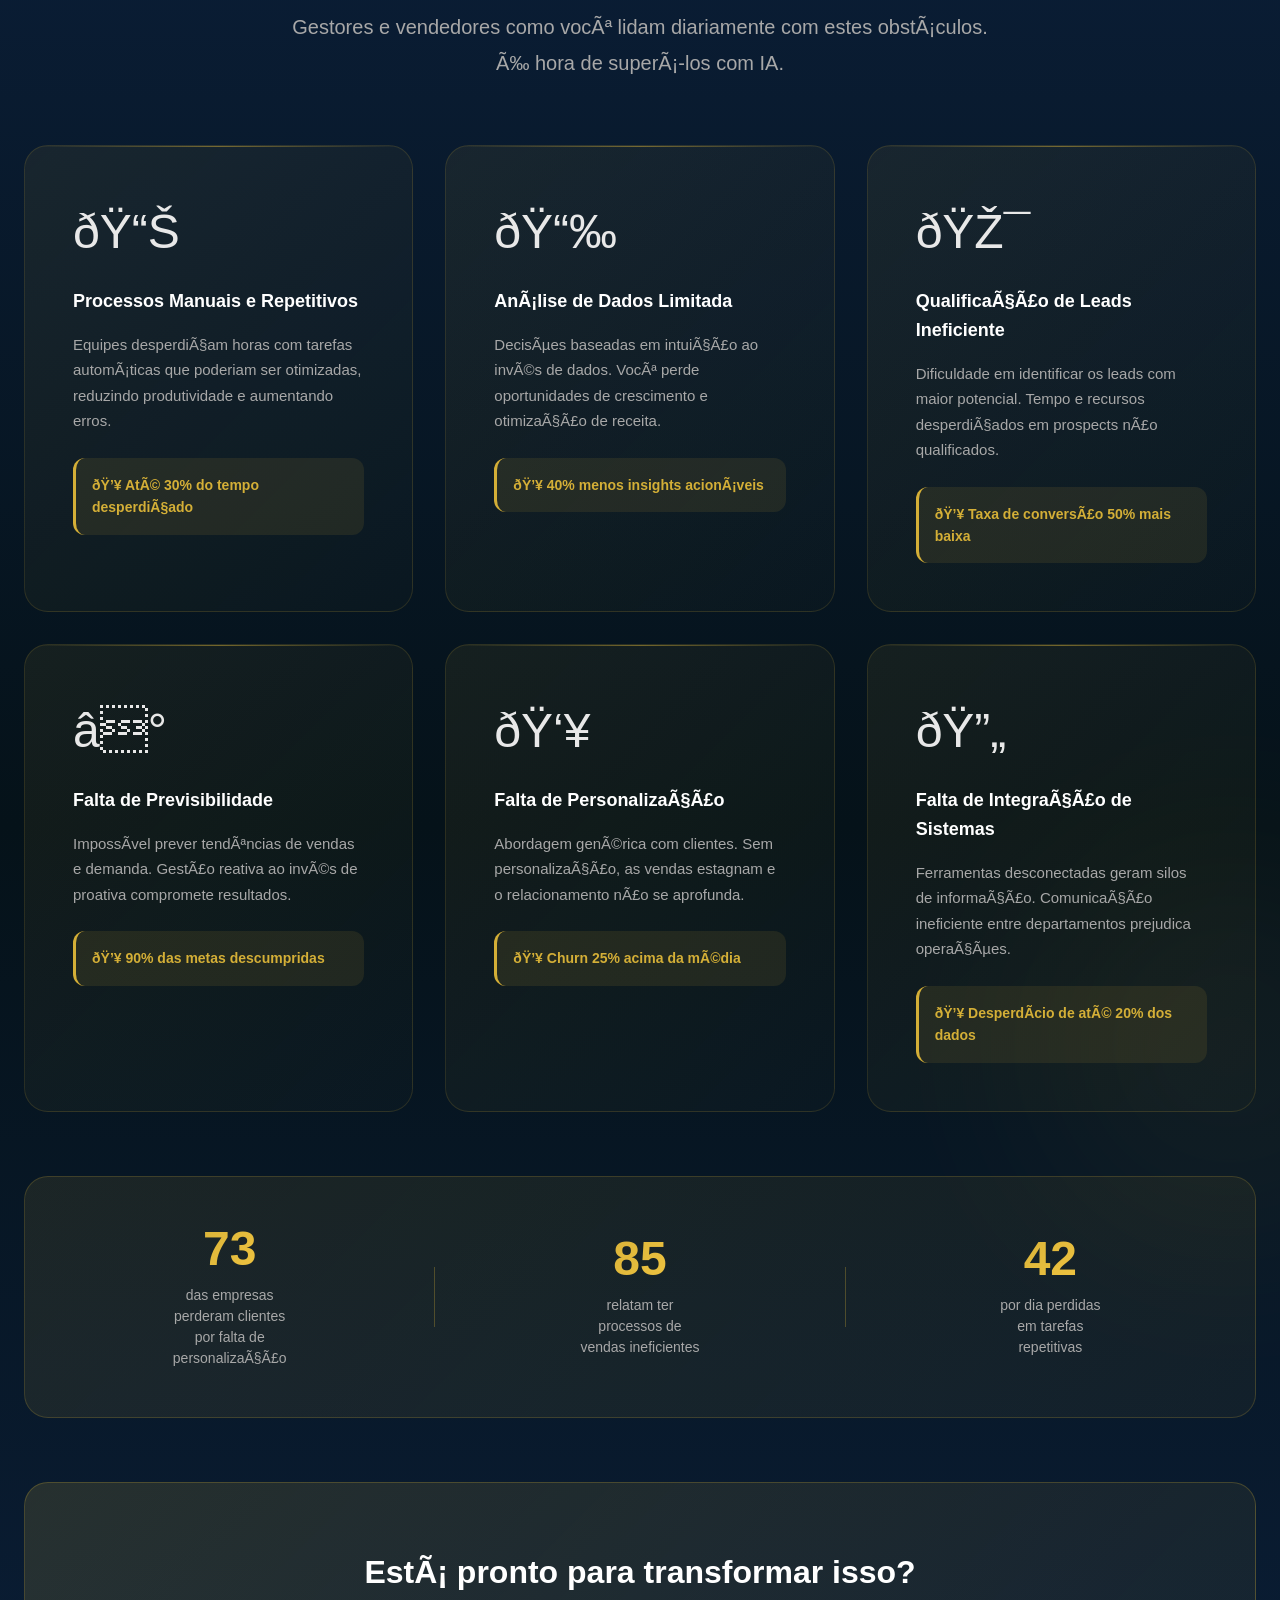
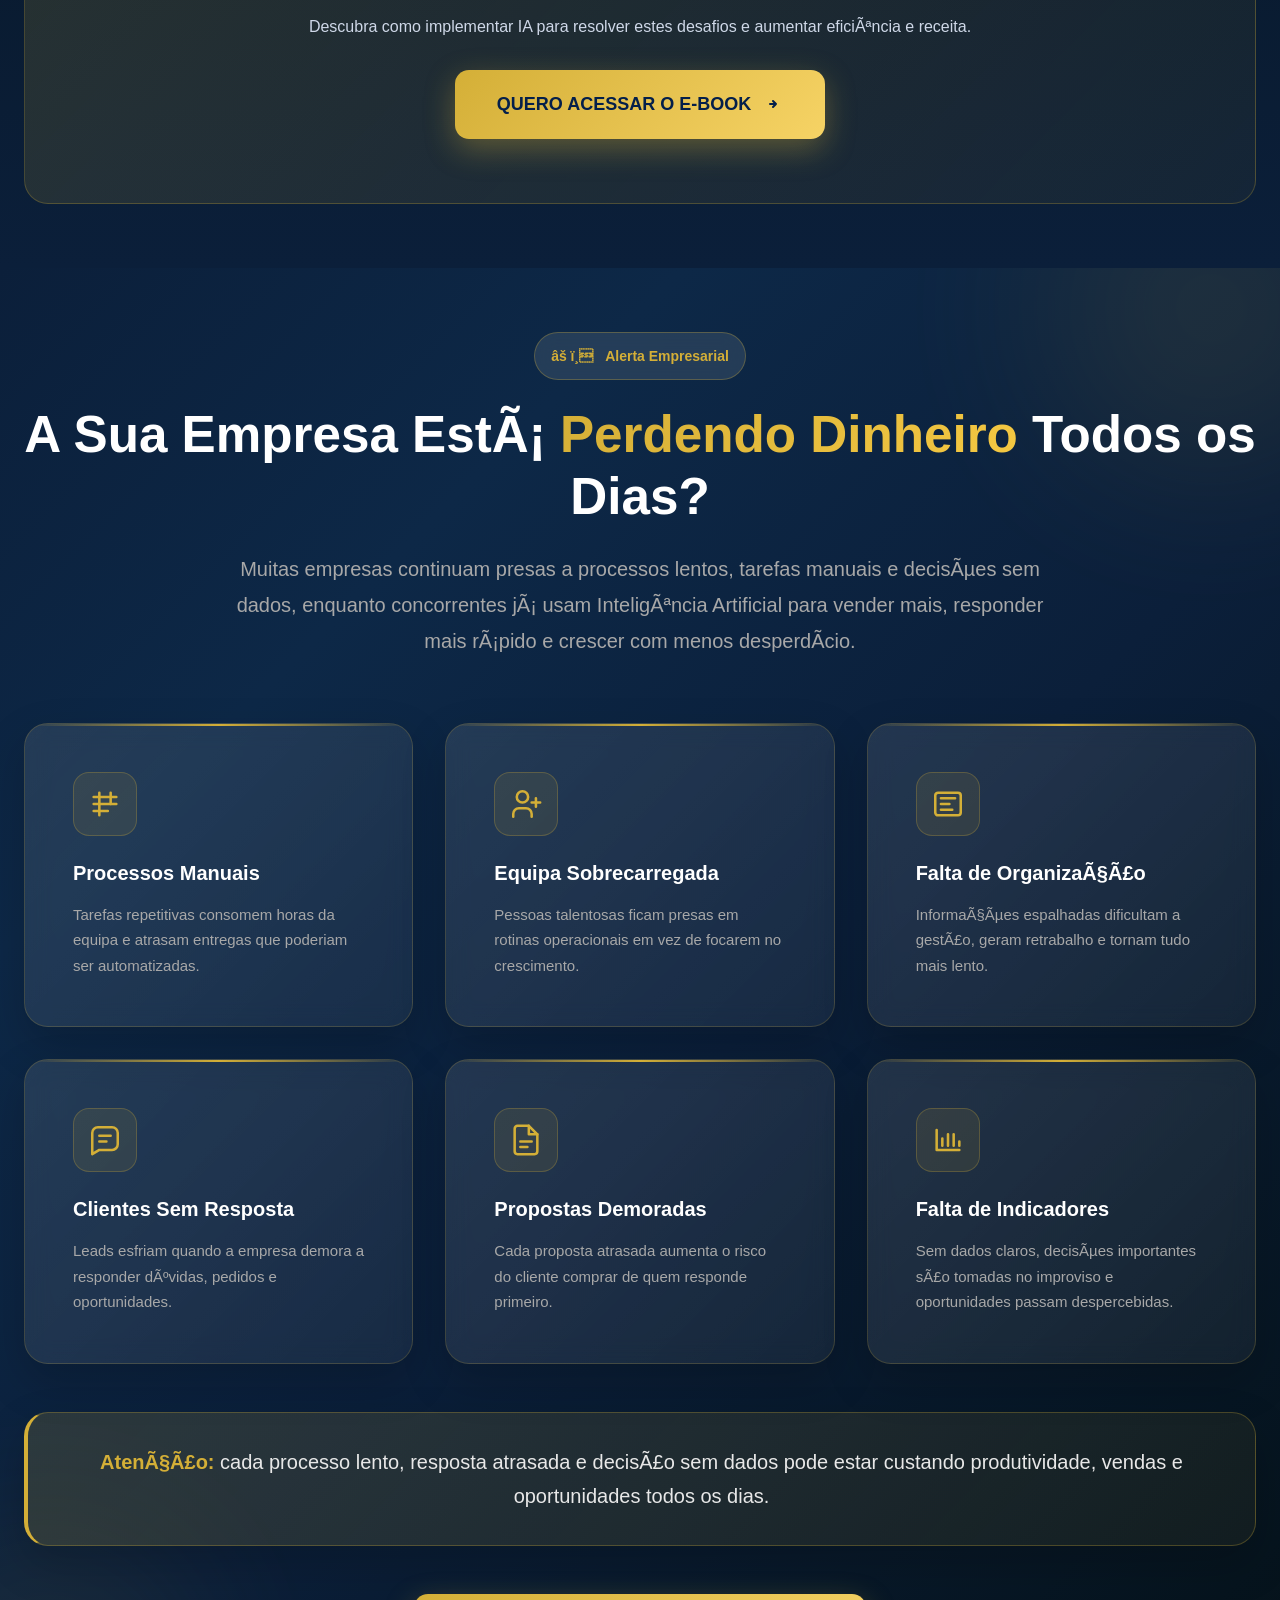
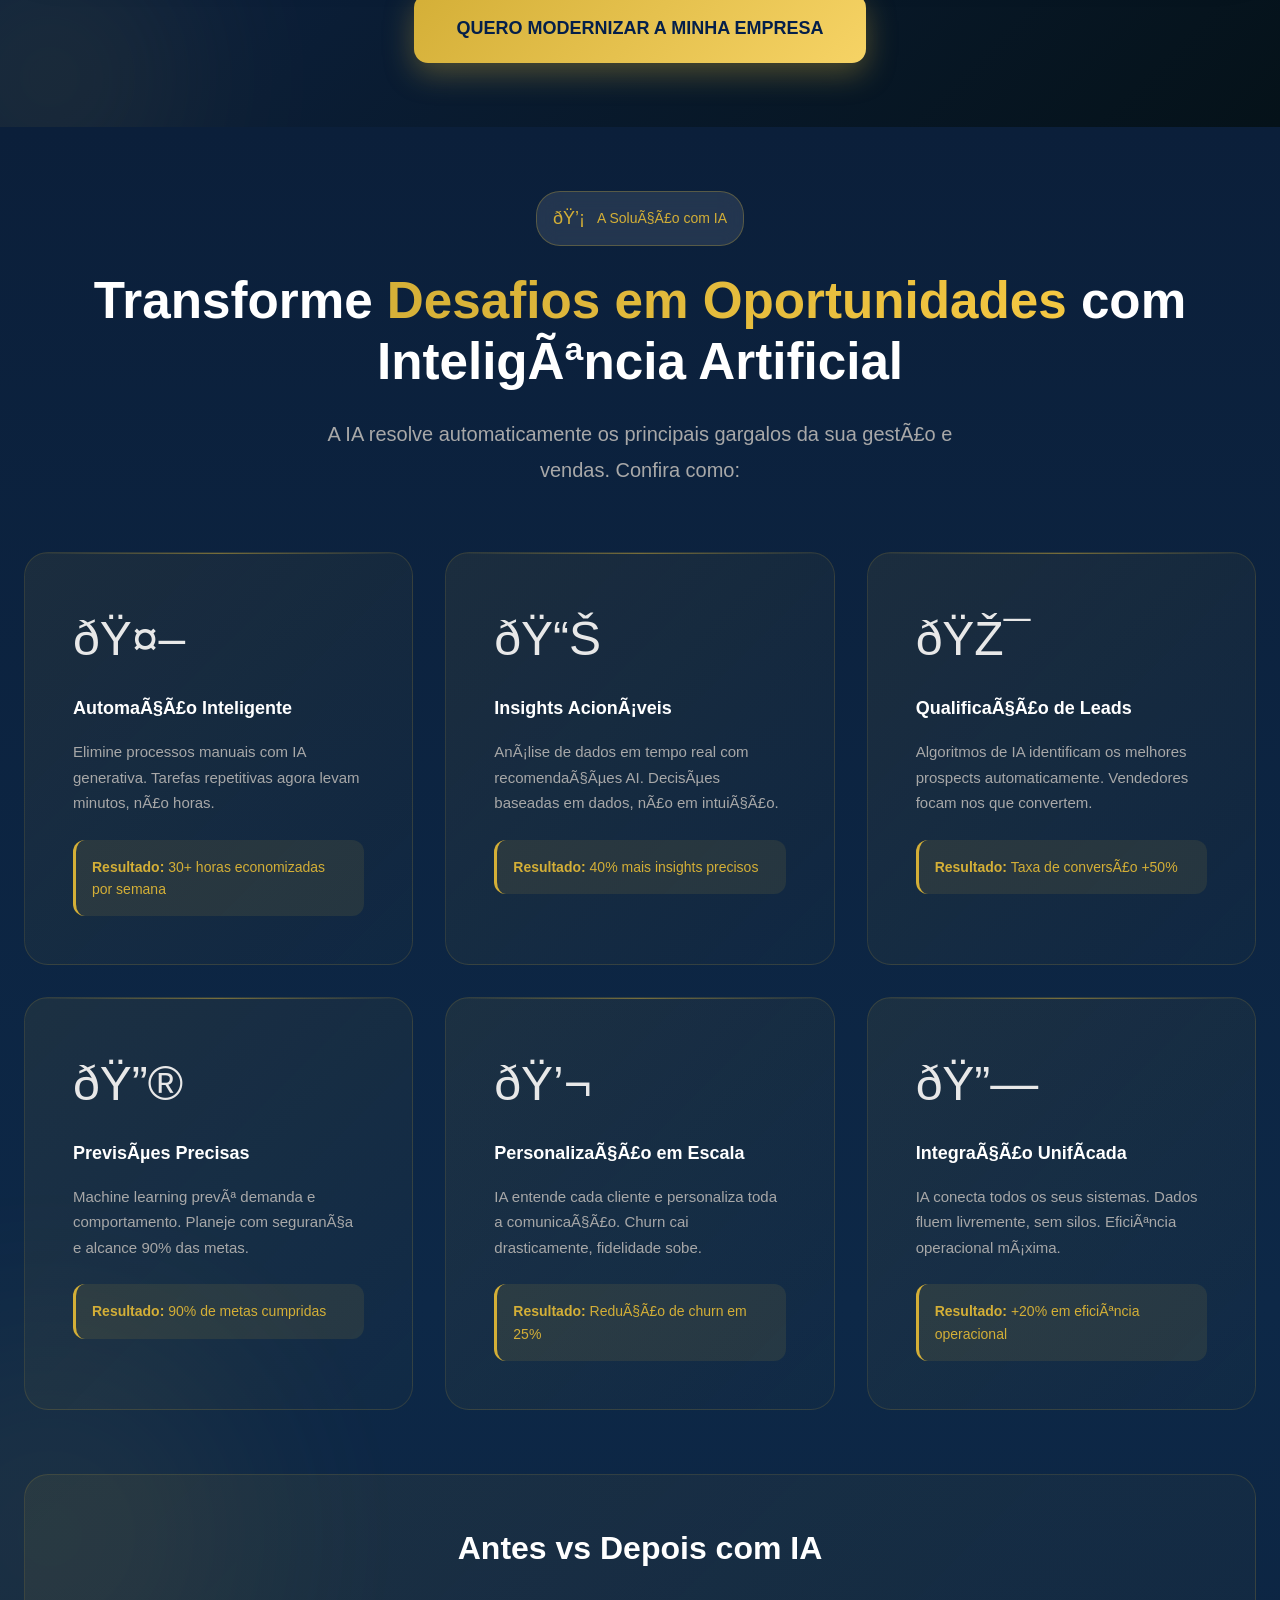
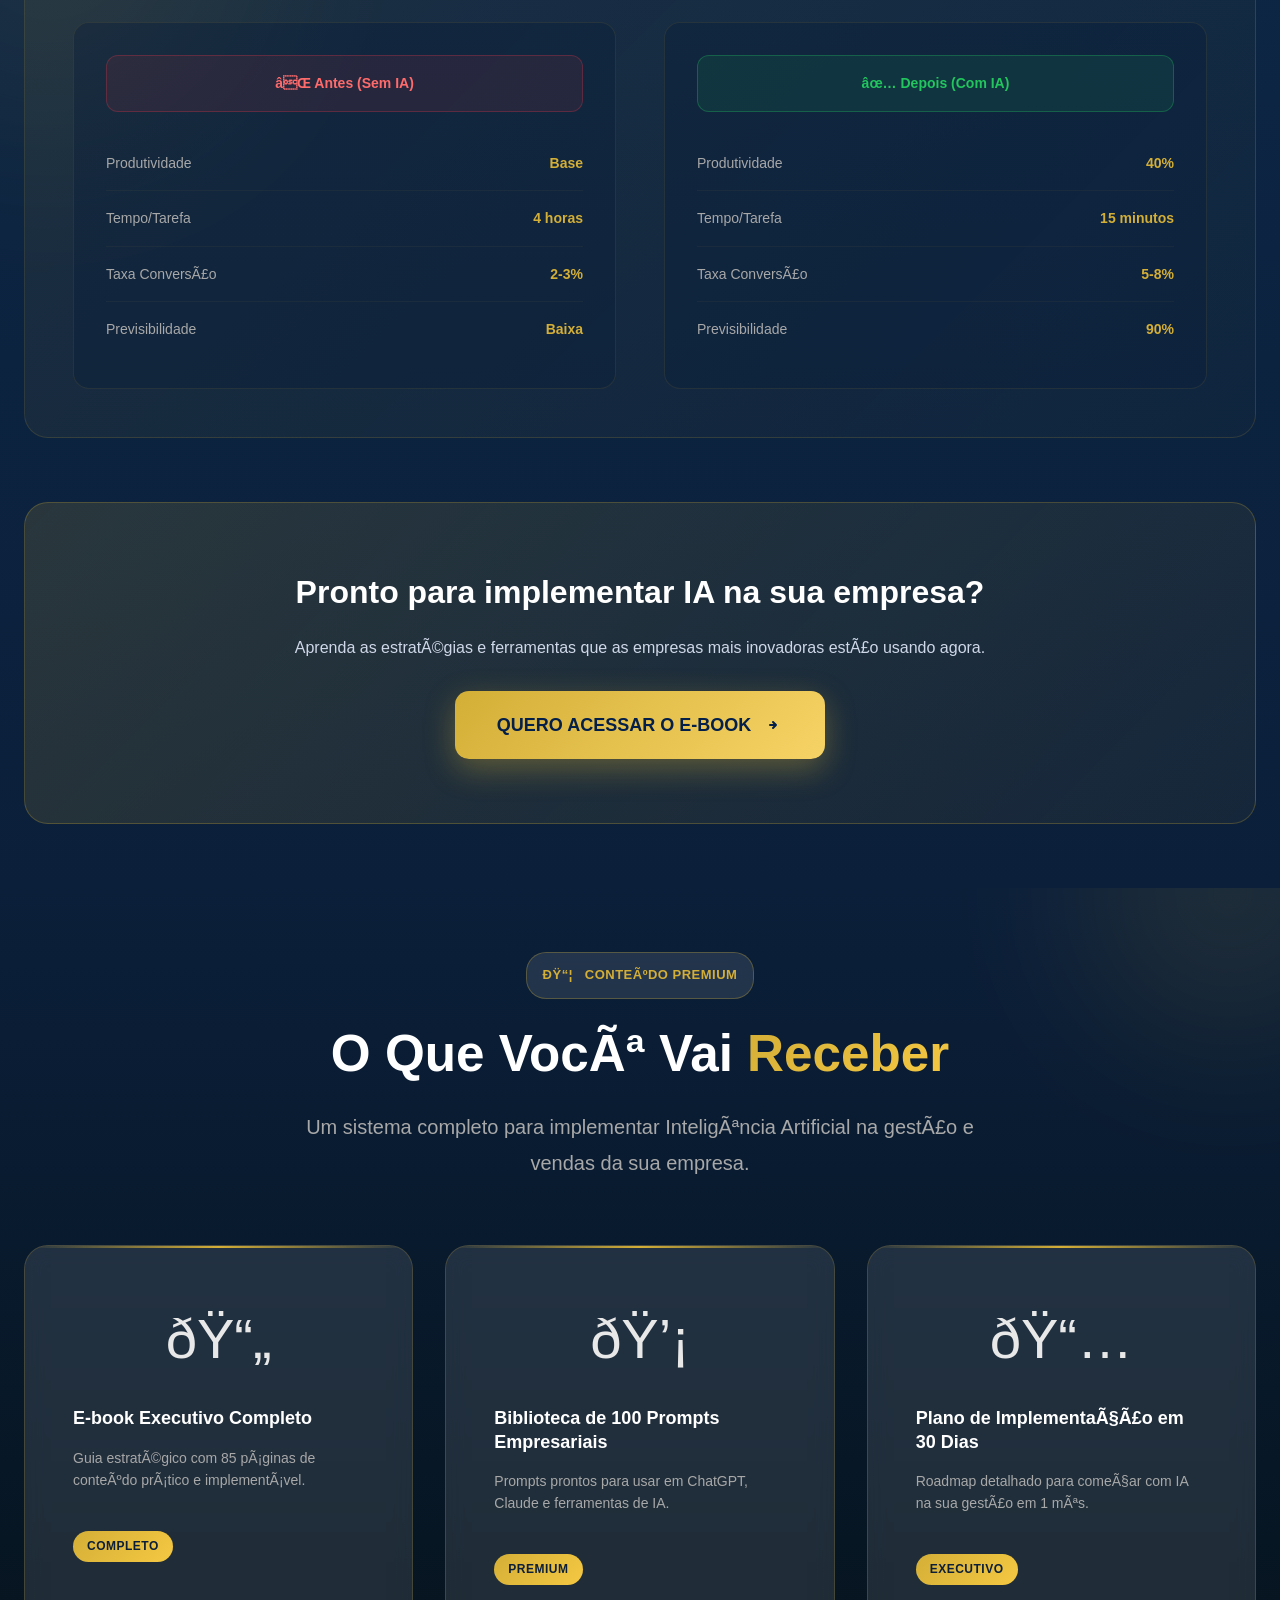
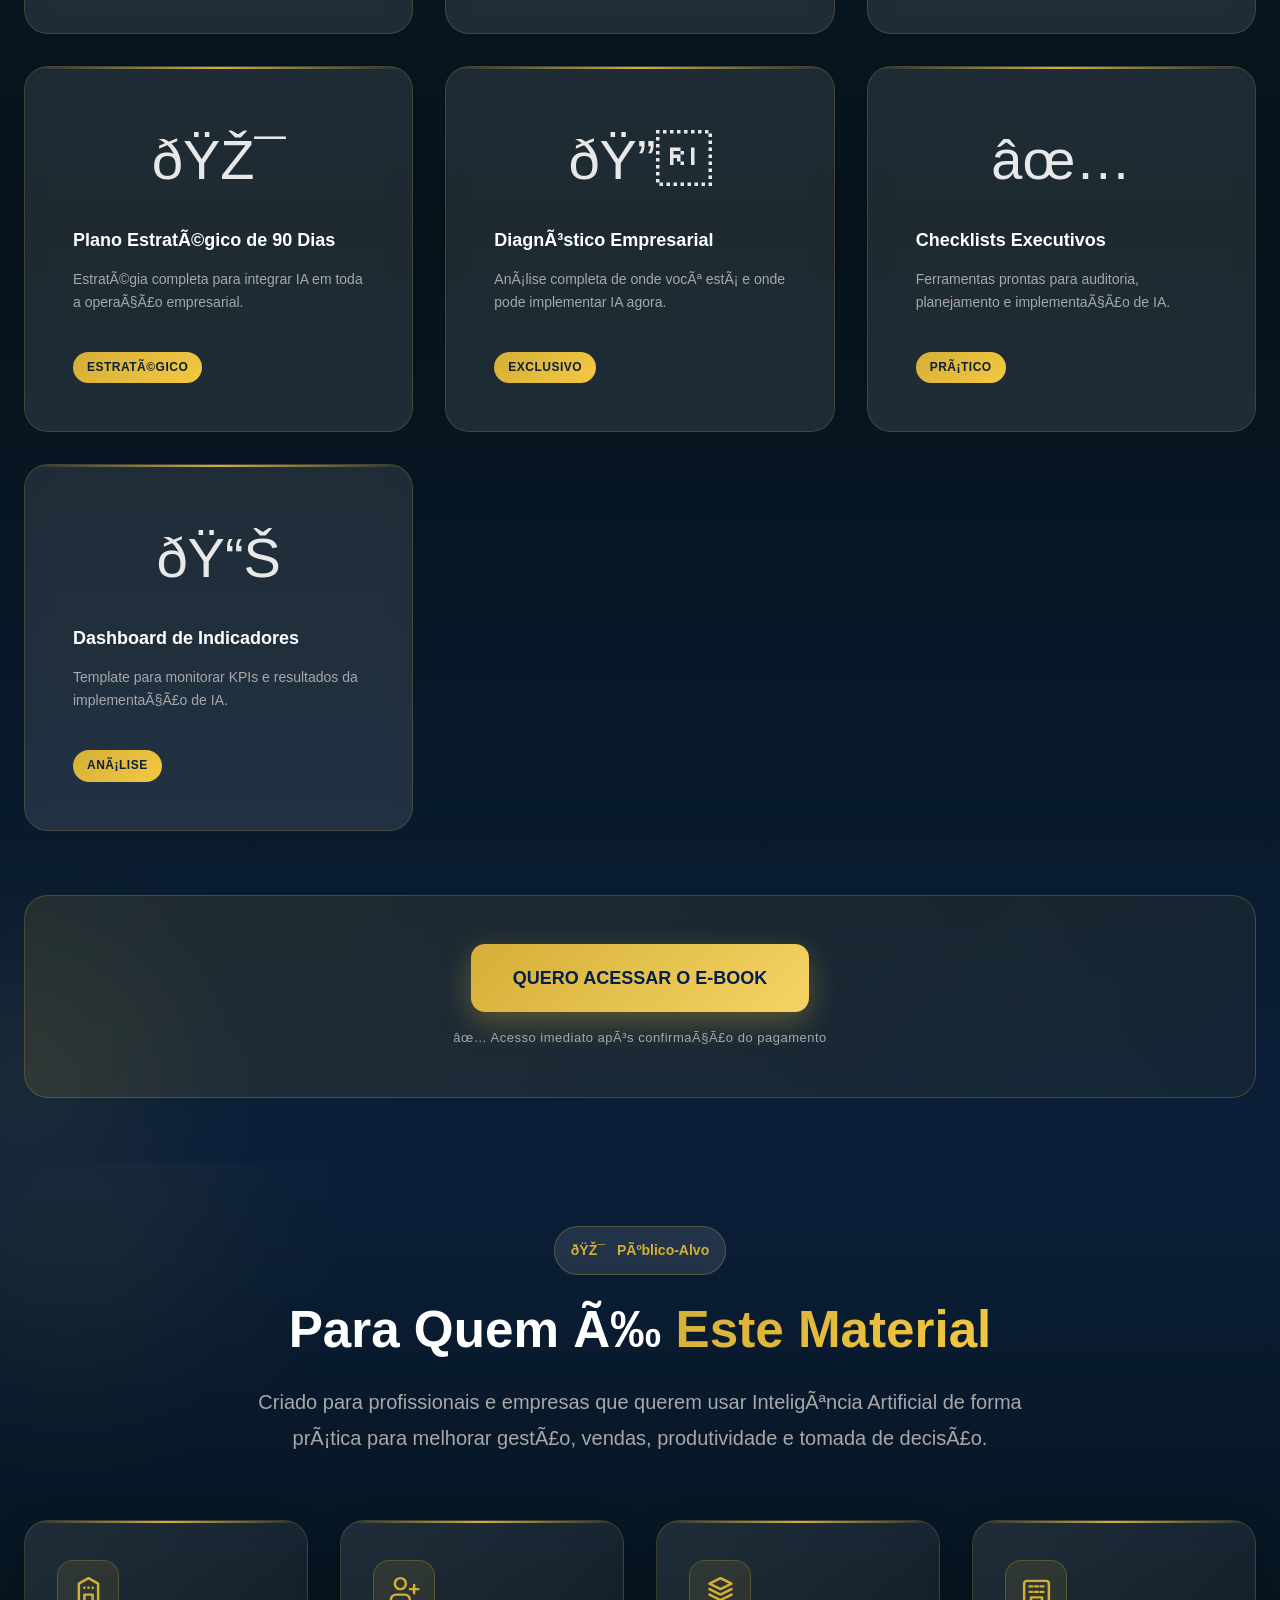
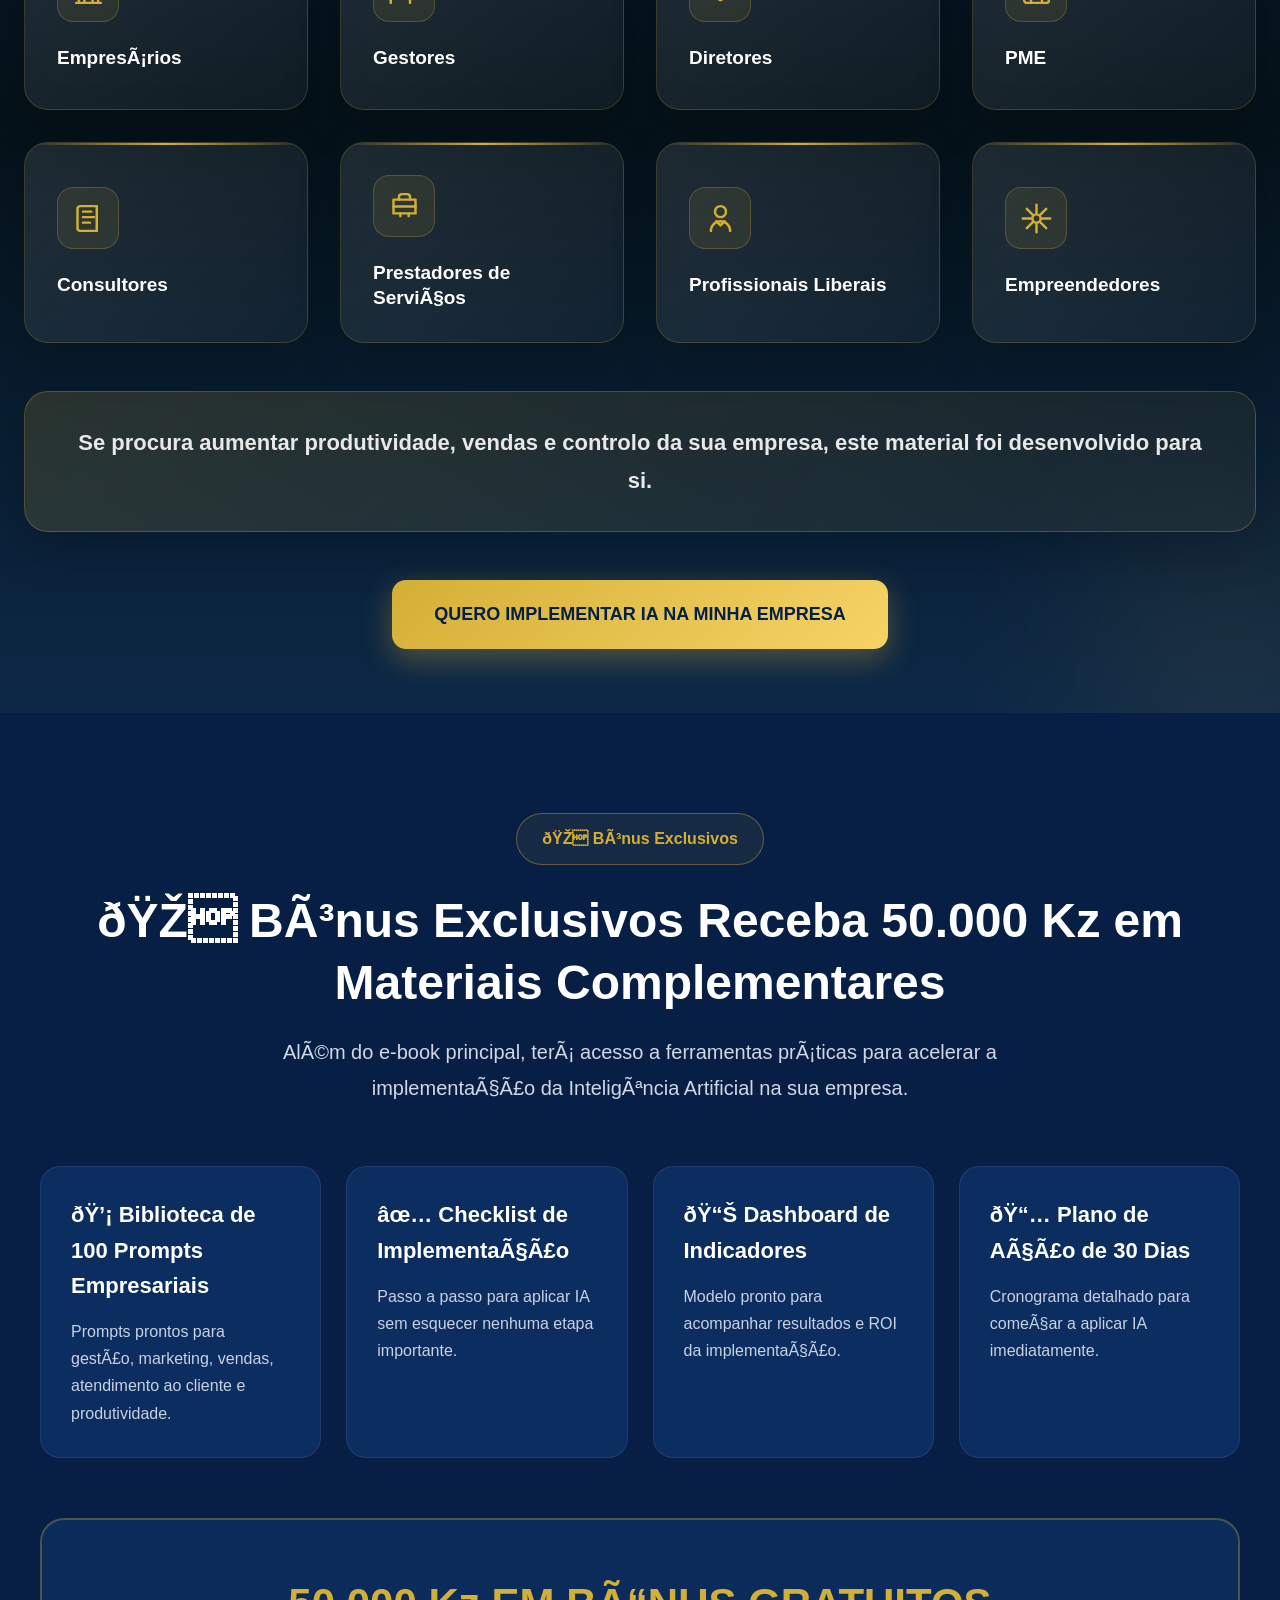
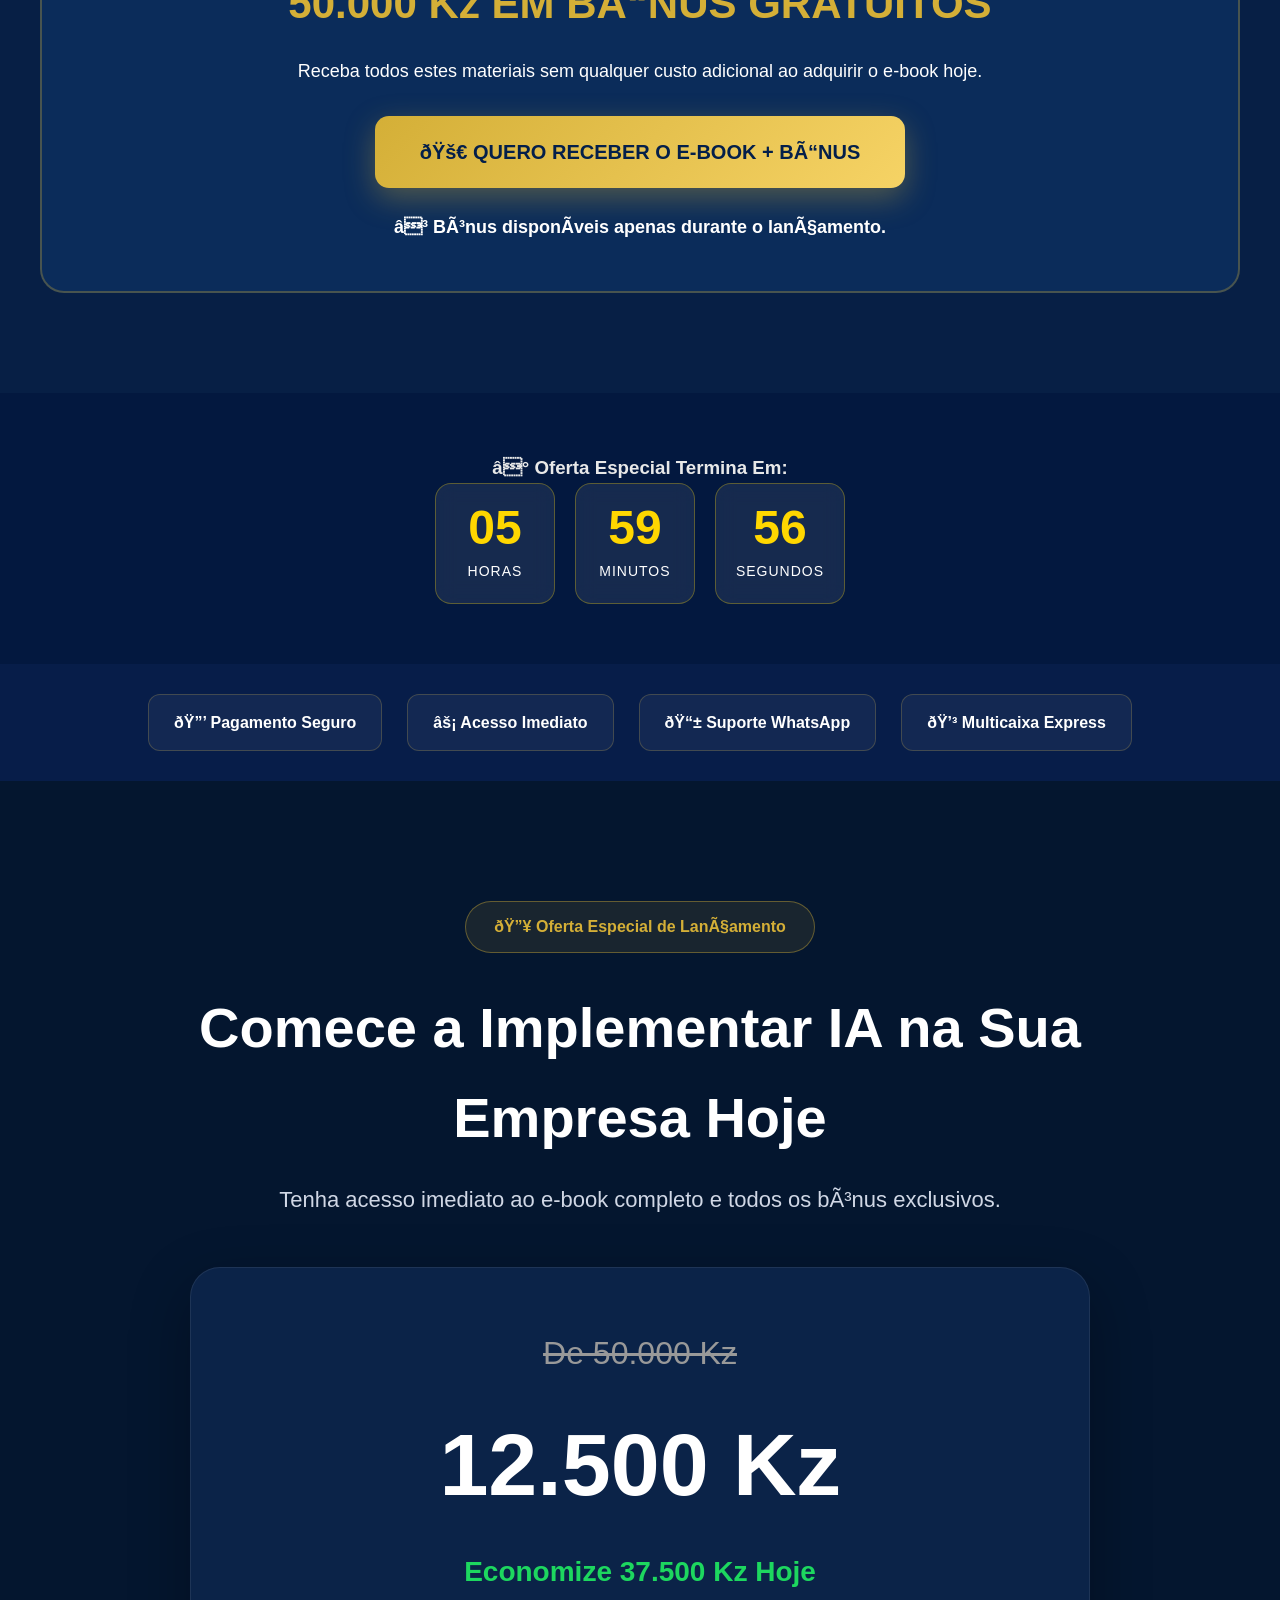
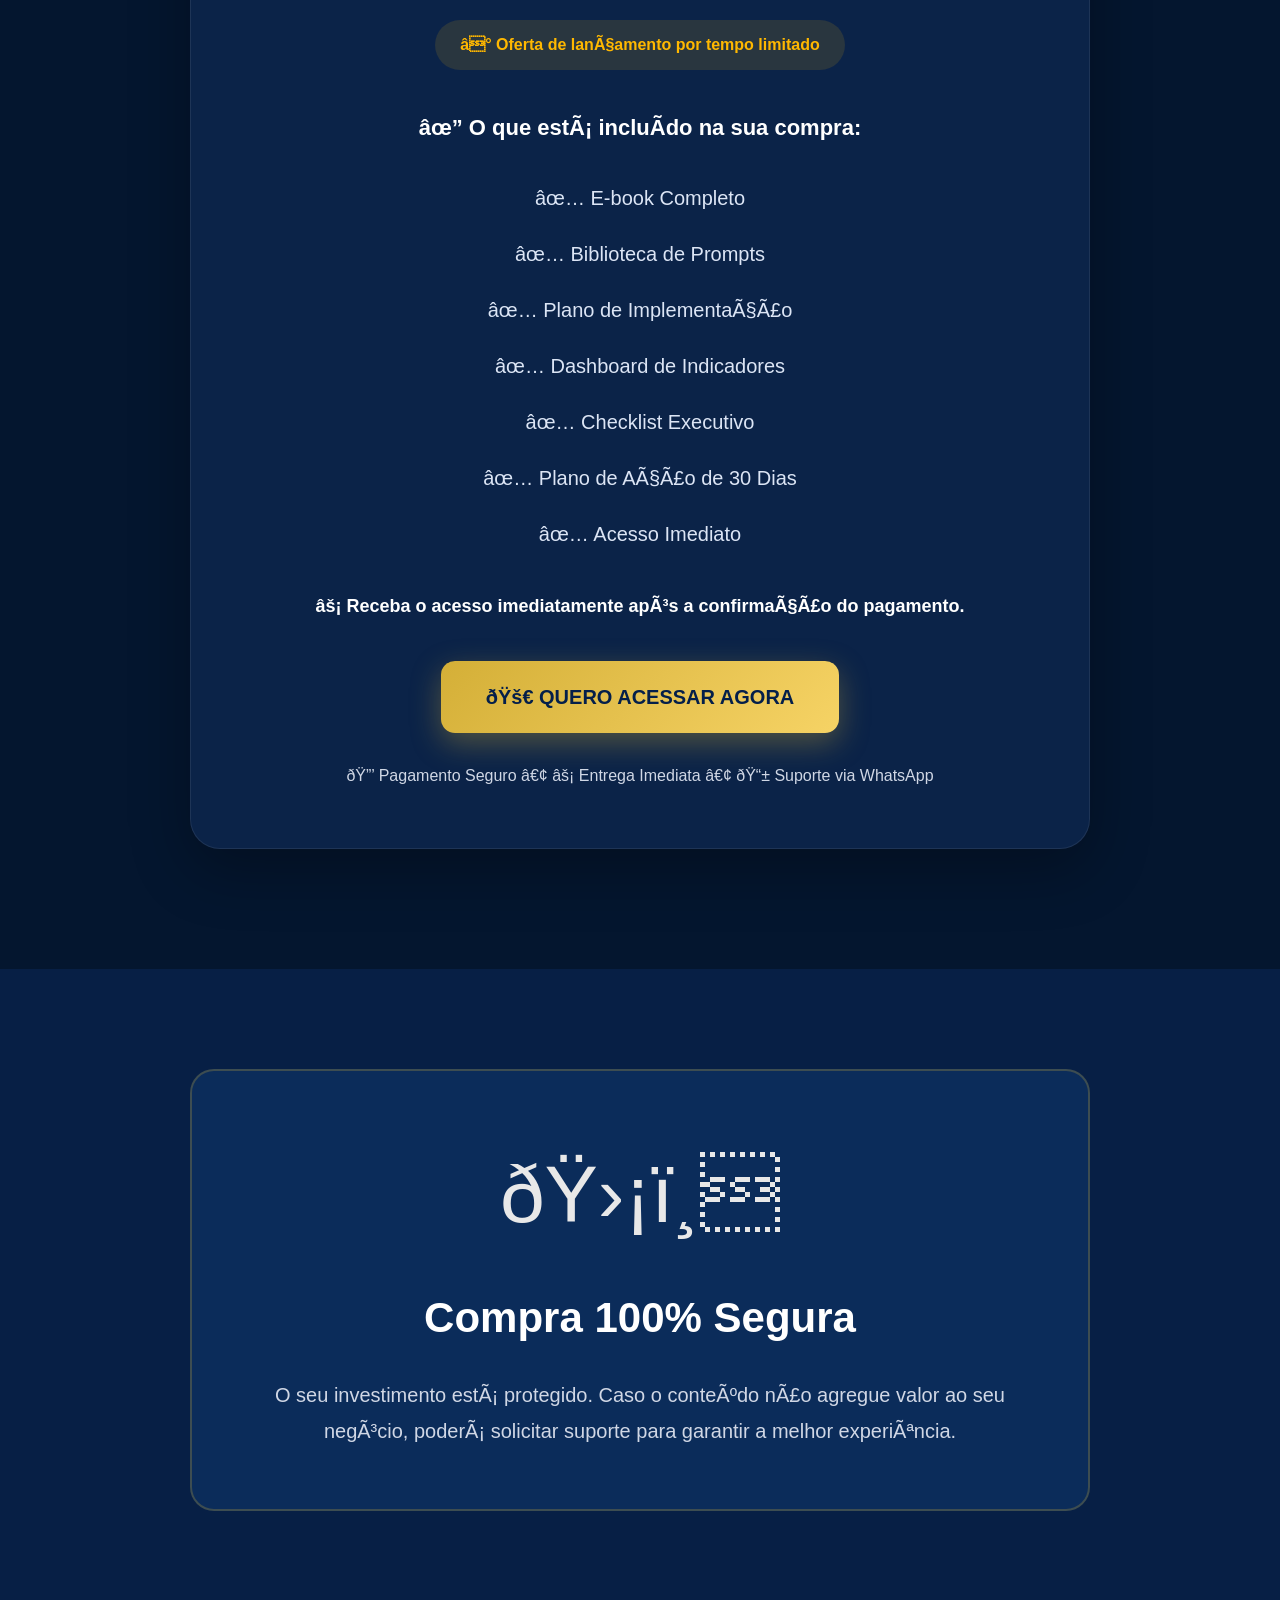
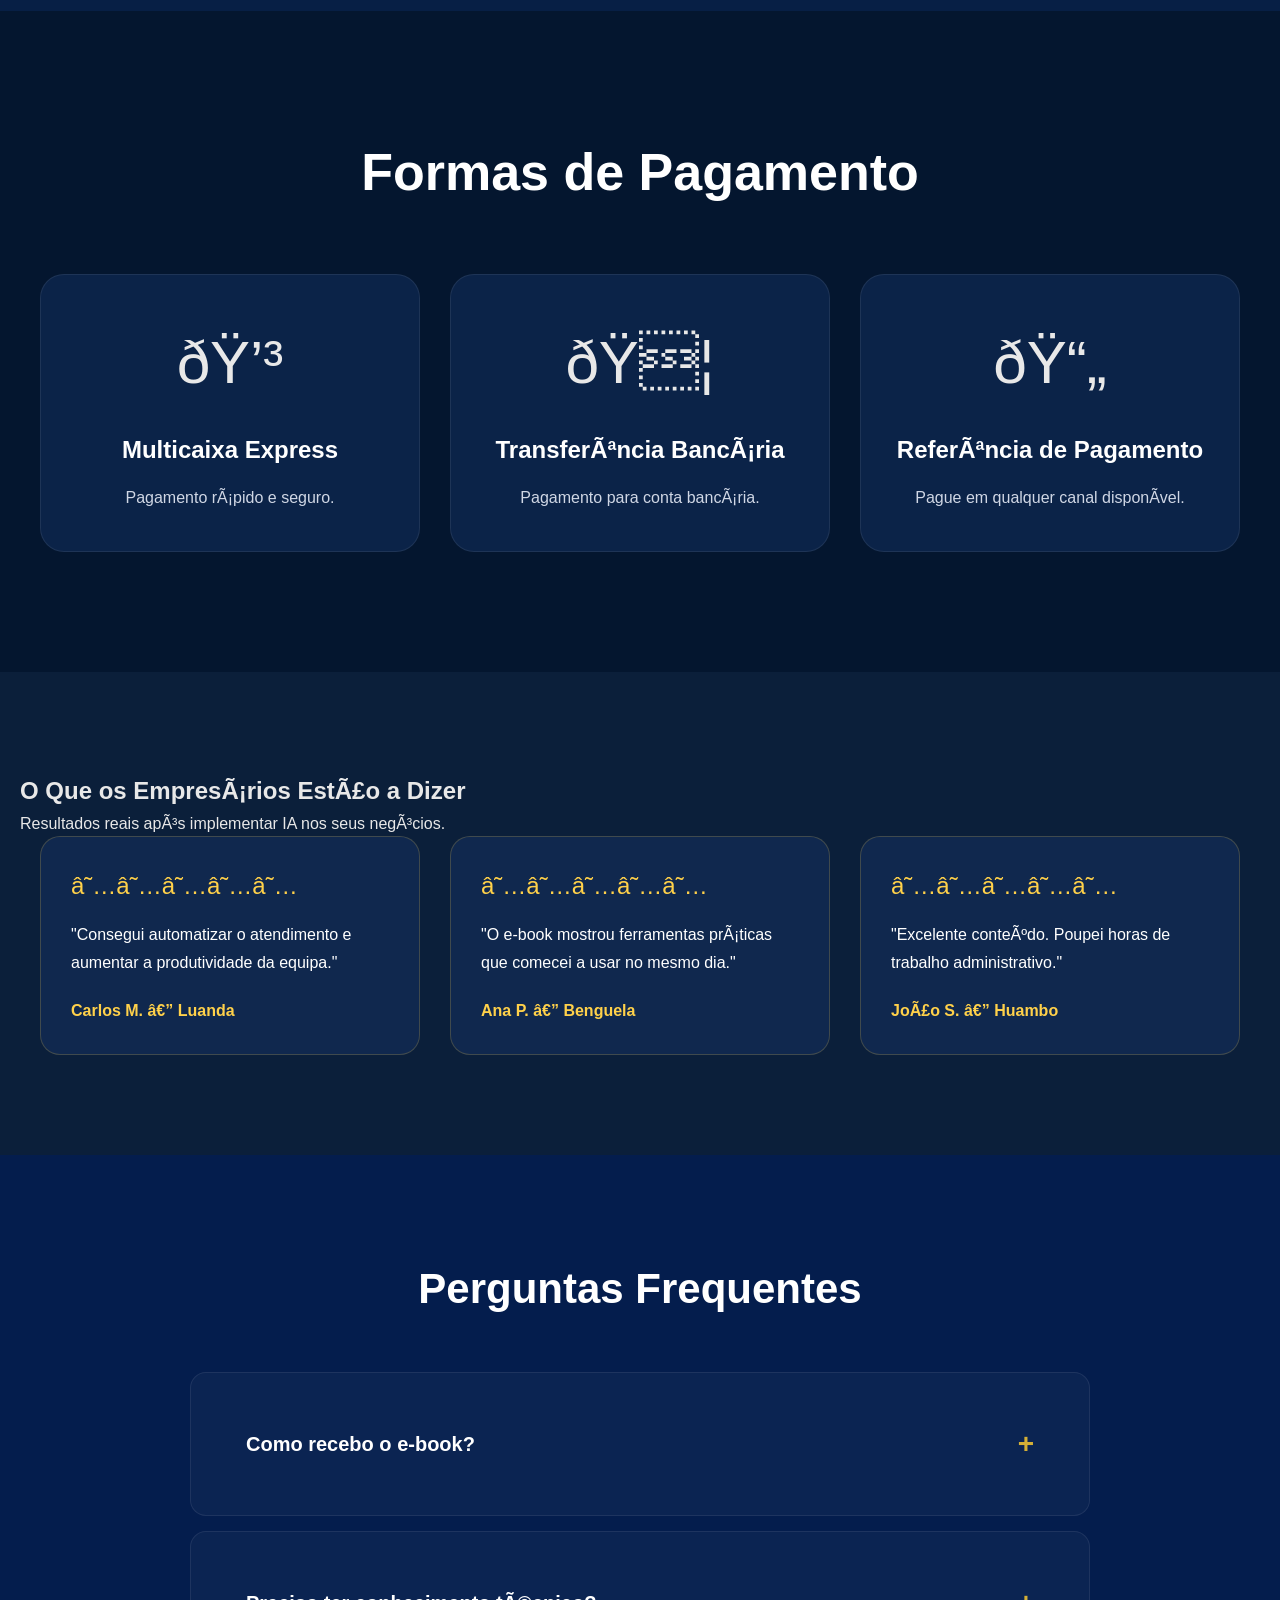
==== commit 68bf540a: "Melhora loading checkout" ====
--- a/index.html
+++ b/index.html
@@ -1102,6 +1102,43 @@
     </div>
 </section>
 
+<section class="testimonials">
+
+    <div class="section_header">
+        <h2>O Que os Empresários Estão a Dizer</h2>
+        <p>Resultados reais após implementar IA nos seus negócios.</p>
+    </div>
+
+    <div class="testimonials_grid">
+
+        <div class="testimonial_card">
+            <div class="stars">★★★★★</div>
+            <p>
+                "Consegui automatizar o atendimento e aumentar a produtividade da equipa."
+            </p>
+            <strong>Carlos M. — Luanda</strong>
+        </div>
+
+        <div class="testimonial_card">
+            <div class="stars">★★★★★</div>
+            <p>
+                "O e-book mostrou ferramentas práticas que comecei a usar no mesmo dia."
+            </p>
+            <strong>Ana P. — Benguela</strong>
+        </div>
+
+        <div class="testimonial_card">
+            <div class="stars">★★★★★</div>
+            <p>
+                "Excelente conteúdo. Poupei horas de trabalho administrativo."
+            </p>
+            <strong>João S. — Huambo</strong>
+        </div>
+
+    </div>
+
+</section>
+
 <section class="faq">
 
     <div class="faq_container">
@@ -1296,6 +1333,29 @@
 
 <script src="js/main.js"></script>
 
+<div id="exitPopup" class="exit_popup">
+
+    <div class="exit_content">
+
+        <span id="closeExit">✖</span>
+
+        <h2>⚠️ Espere!</h2>
+
+        <p>
+            Antes de sair, aproveite a oferta especial
+            do E-book por apenas 12.500 Kz.
+        </p>
+
+        <a href="checkout/checkout.html"
+           class="exit_button">
+
+            QUERO APROVEITAR
+
+        </a>
+
+    </div>
+
+</div>
 </body>
 
 </html>
--- a/landing/css/style.css
+++ b/landing/css/style.css
@@ -4378,4 +4378,124 @@
 
     font-weight:600;
 
+}
+/* TESTEMUNHOS */
+
+.testimonials{
+    padding:100px 20px;
+}
+
+.testimonials_grid{
+    max-width:1200px;
+    margin:auto;
+    display:grid;
+    grid-template-columns:repeat(auto-fit,minmax(300px,1fr));
+    gap:30px;
+}
+
+.testimonial_card{
+    background:#10284e;
+    border:1px solid rgba(255,209,74,.2);
+    border-radius:20px;
+    padding:30px;
+}
+
+.stars{
+    color:#ffd14a;
+    font-size:24px;
+    margin-bottom:15px;
+}
+
+.testimonial_card p{
+    color:#fff;
+    line-height:1.8;
+    margin-bottom:20px;
+}
+
+.testimonial_card strong{
+    color:#ffd14a;
+}
+.exit_popup{
+
+    display:none;
+
+    position:fixed;
+
+    top:0;
+    left:0;
+
+    width:100%;
+    height:100%;
+
+    background:rgba(0,0,0,.8);
+
+    z-index:99999;
+
+    justify-content:center;
+    align-items:center;
+
+}
+
+.exit_popup.show{
+    display:flex;
+}
+
+.exit_content{
+
+    background:#10284e;
+
+    width:90%;
+    max-width:500px;
+
+    padding:40px;
+
+    border-radius:20px;
+
+    text-align:center;
+
+    position:relative;
+
+}
+
+.exit_content h2{
+    color:#ffd14a;
+}
+
+.exit_content p{
+    color:white;
+    margin:20px 0;
+}
+
+.exit_button{
+
+    display:inline-block;
+
+    background:#ffd14a;
+
+    color:#001b44;
+
+    font-weight:700;
+
+    padding:15px 30px;
+
+    border-radius:12px;
+
+    text-decoration:none;
+
+}
+
+#closeExit{
+
+    position:absolute;
+
+    right:20px;
+
+    top:15px;
+
+    cursor:pointer;
+
+    color:white;
+
+    font-size:22px;
+
 }
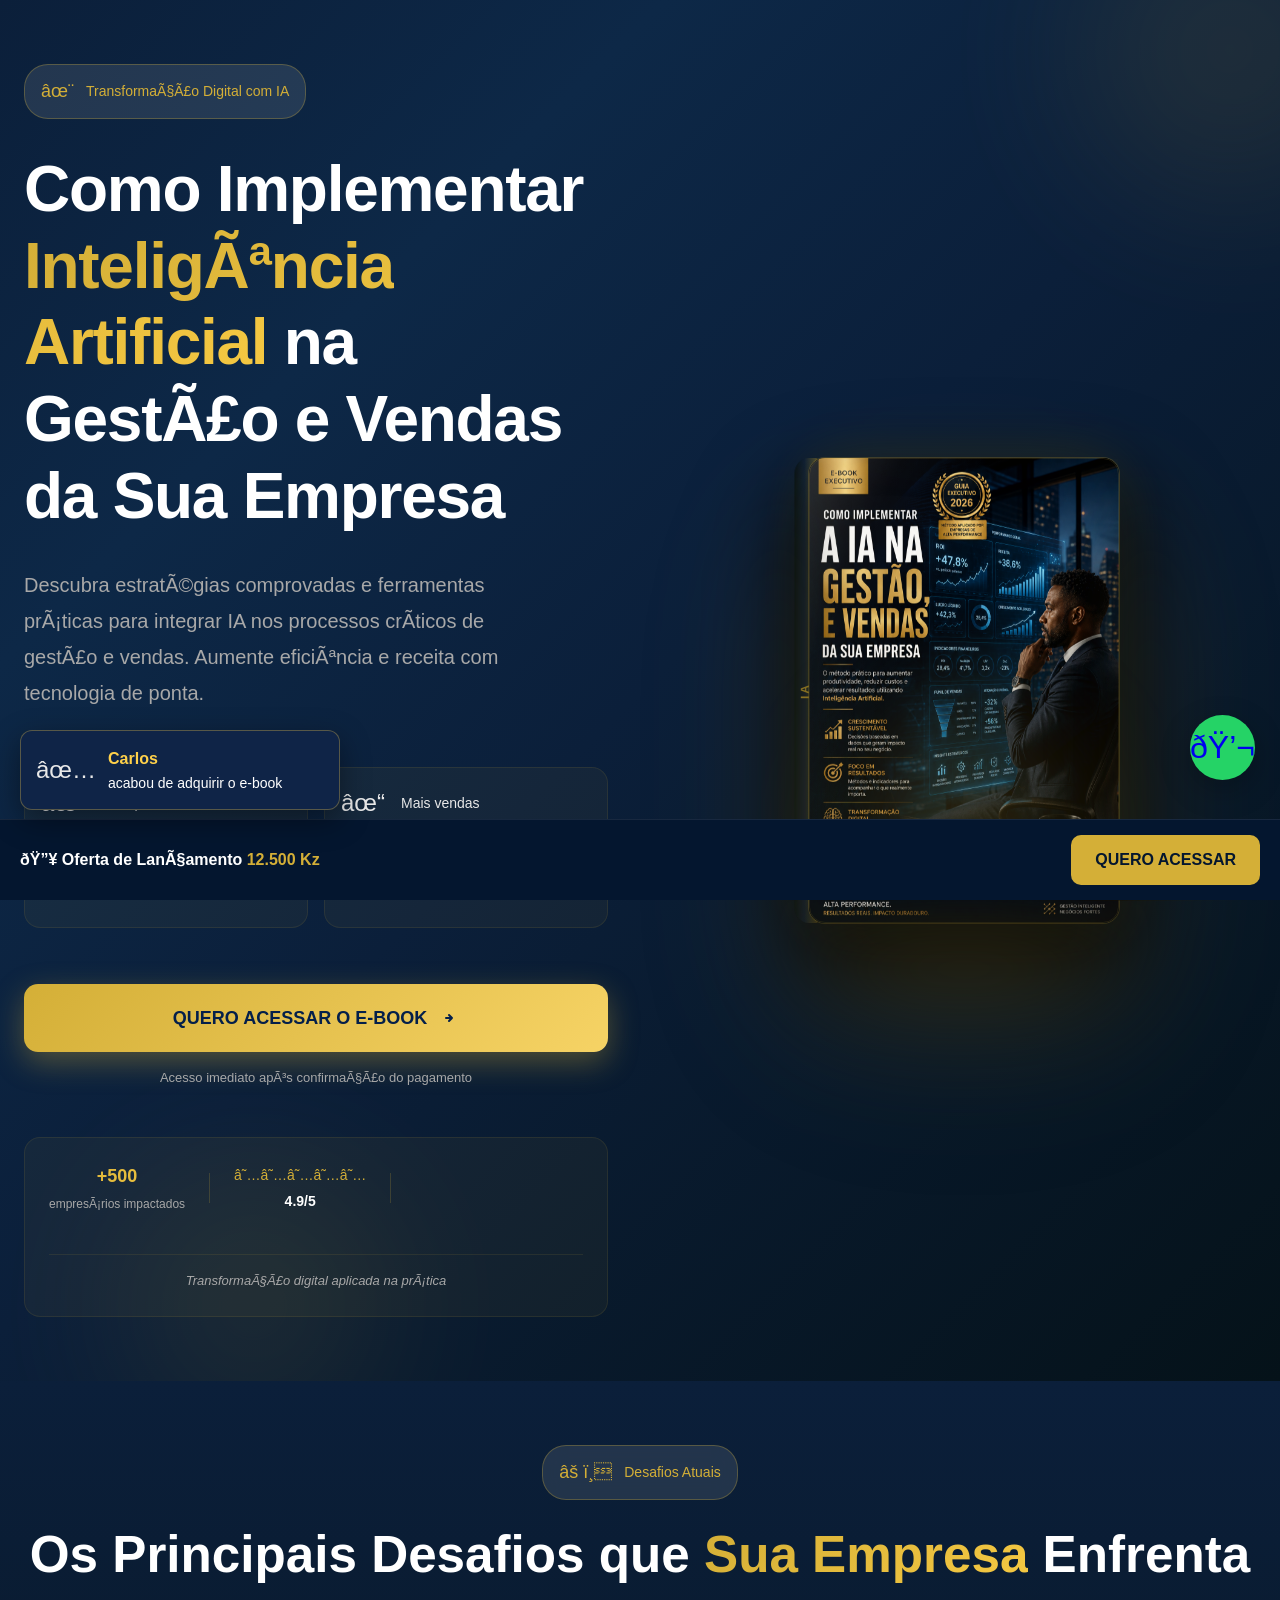
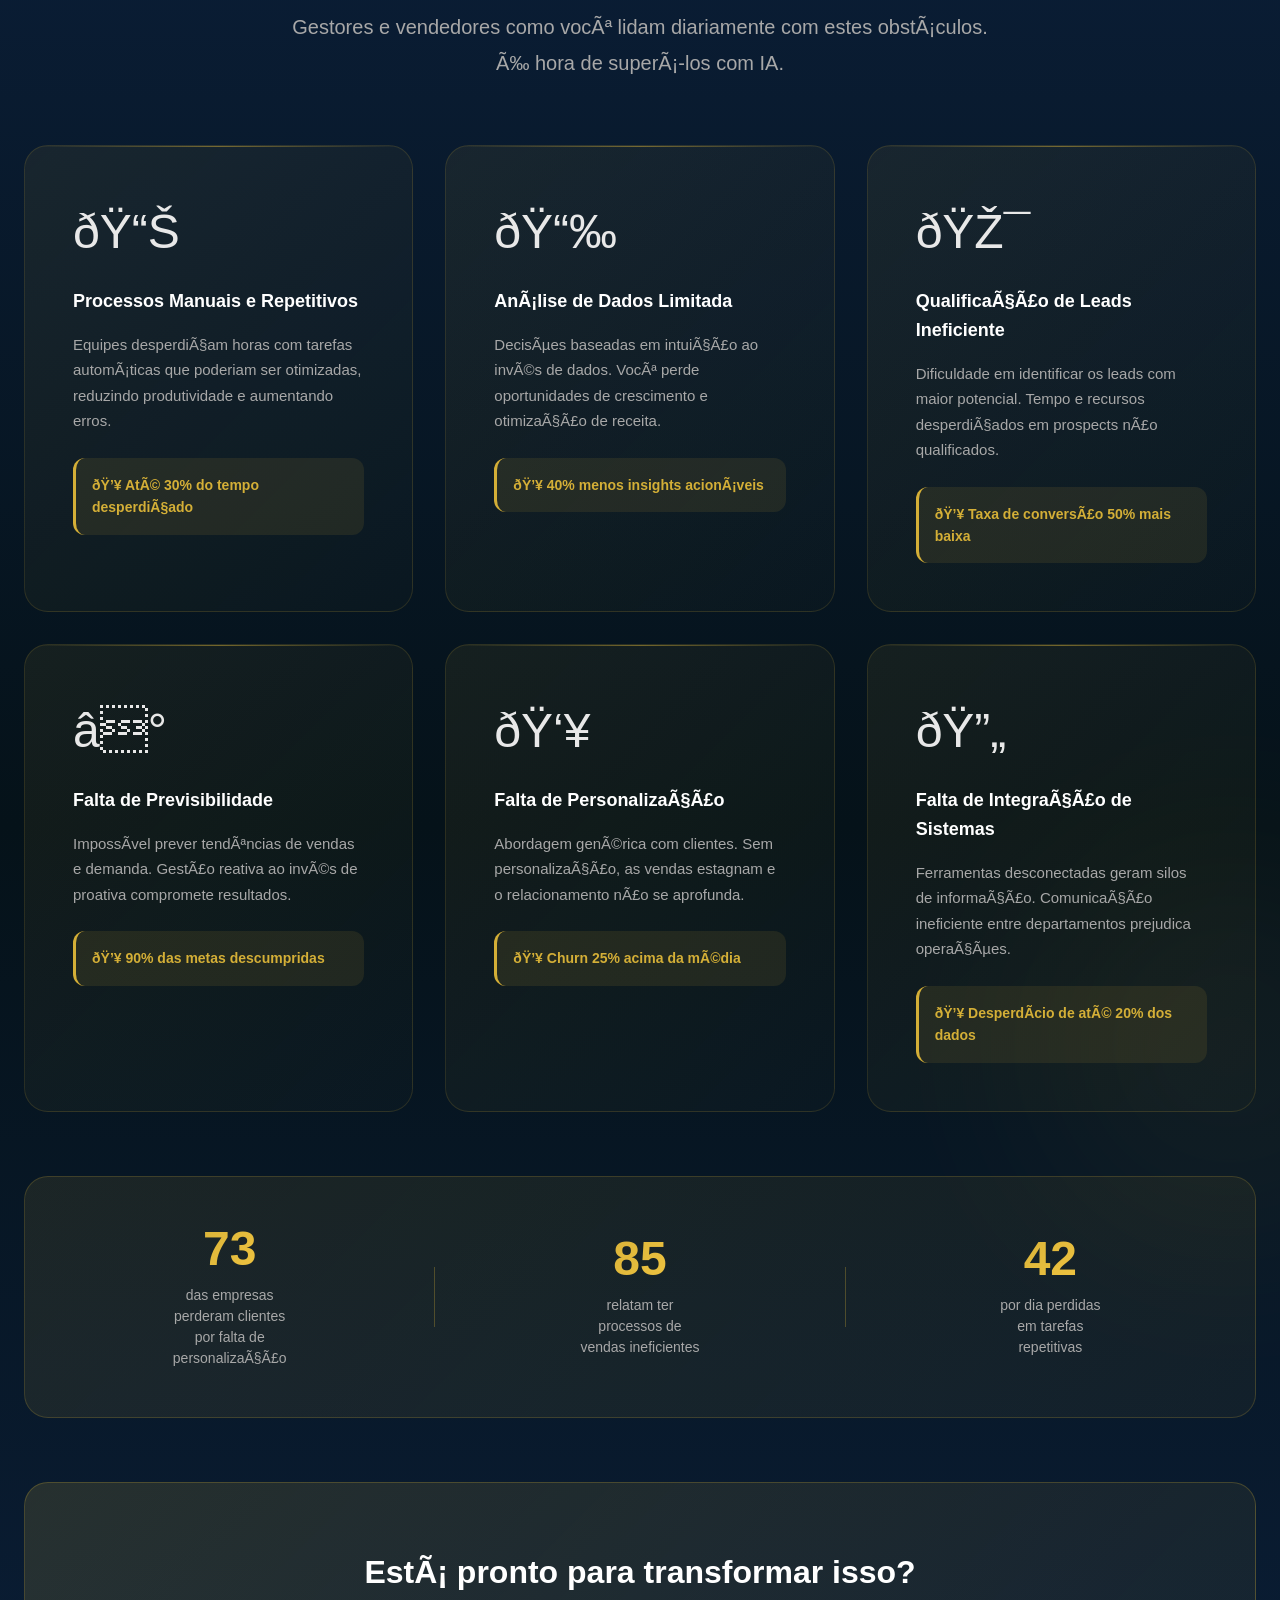
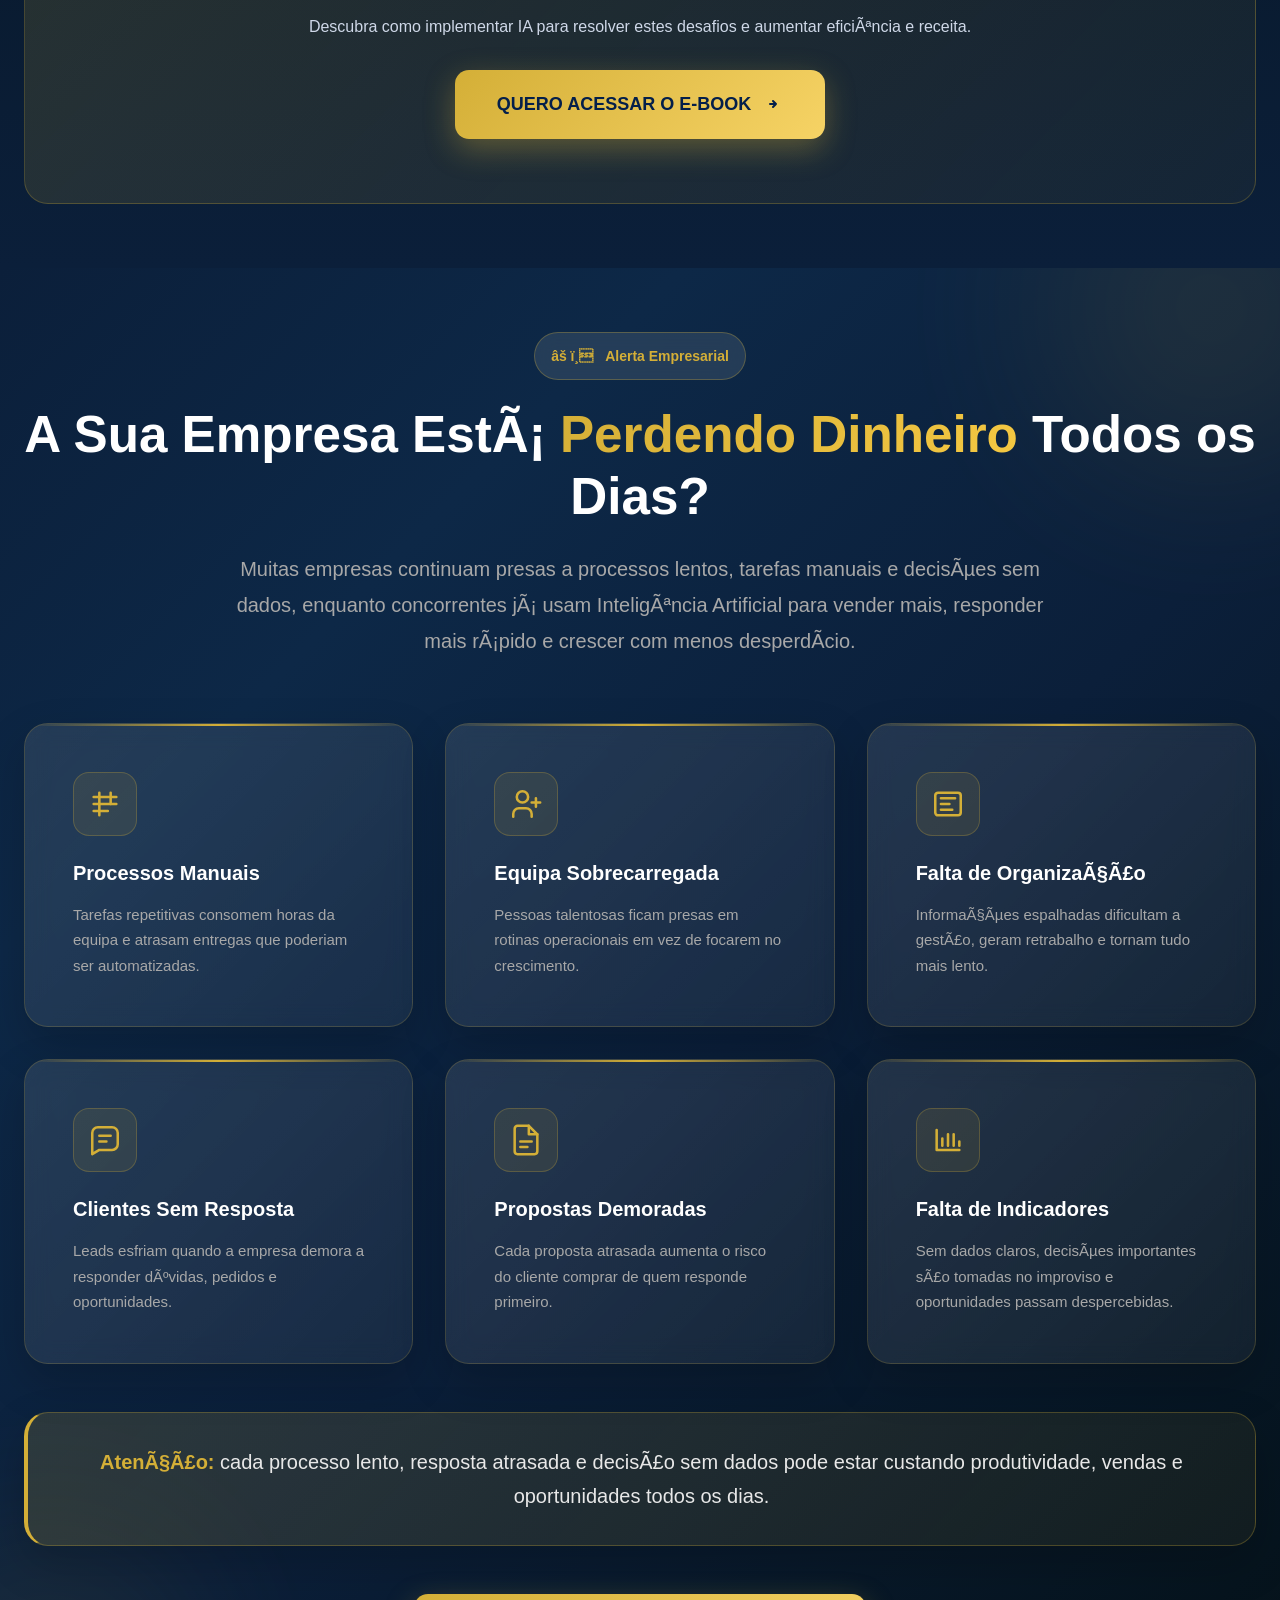
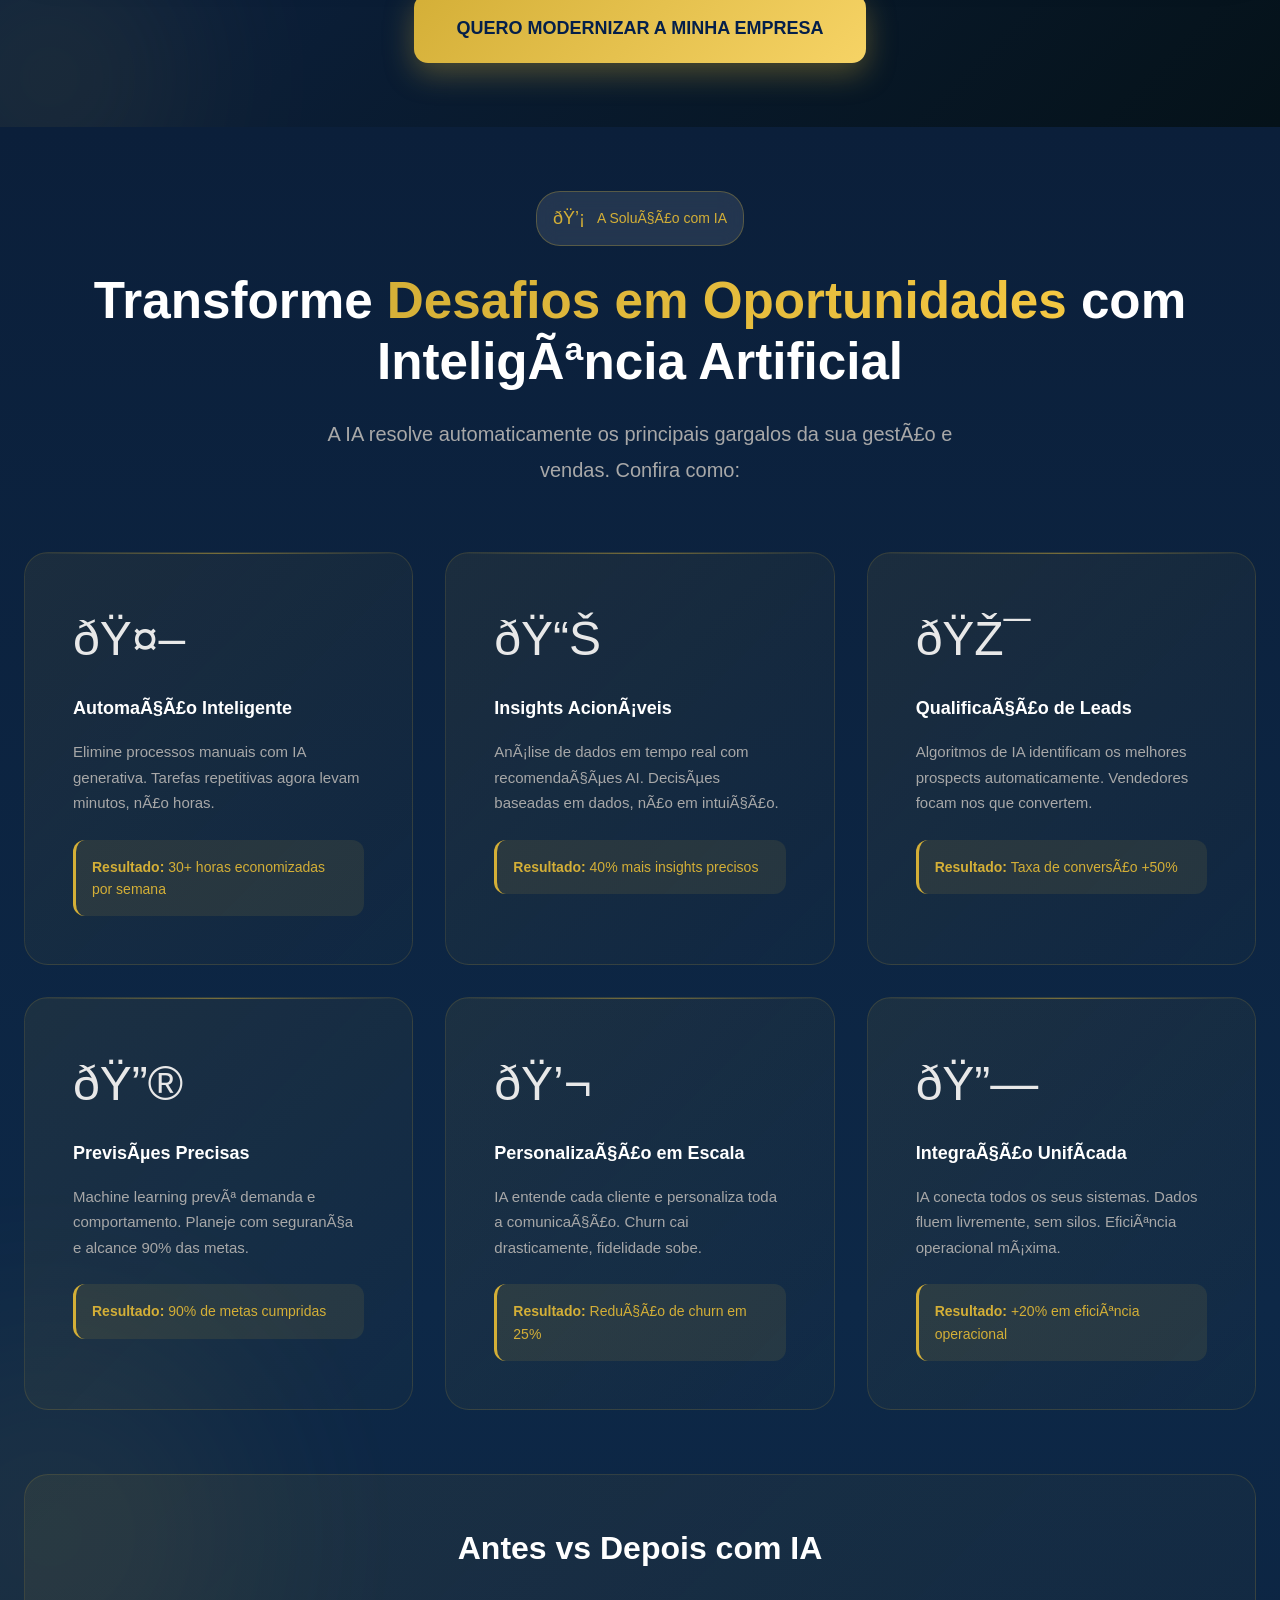
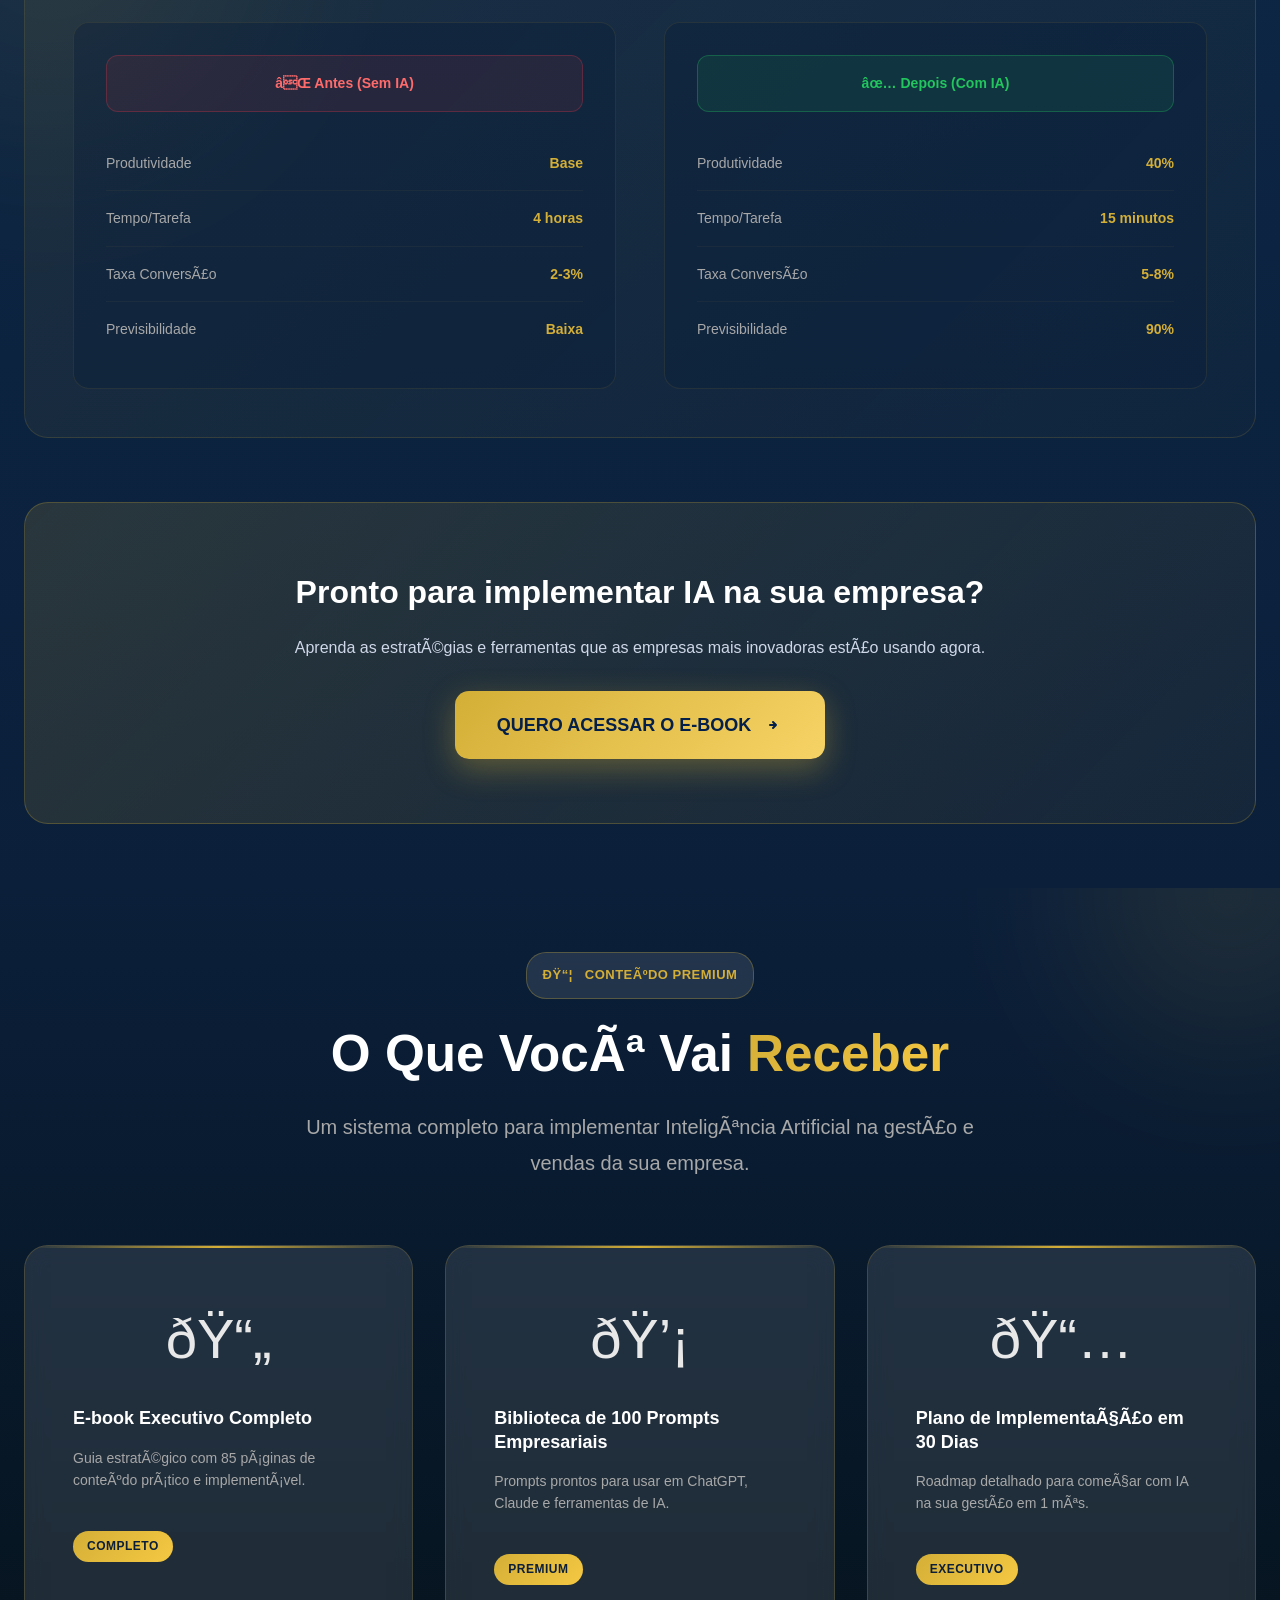
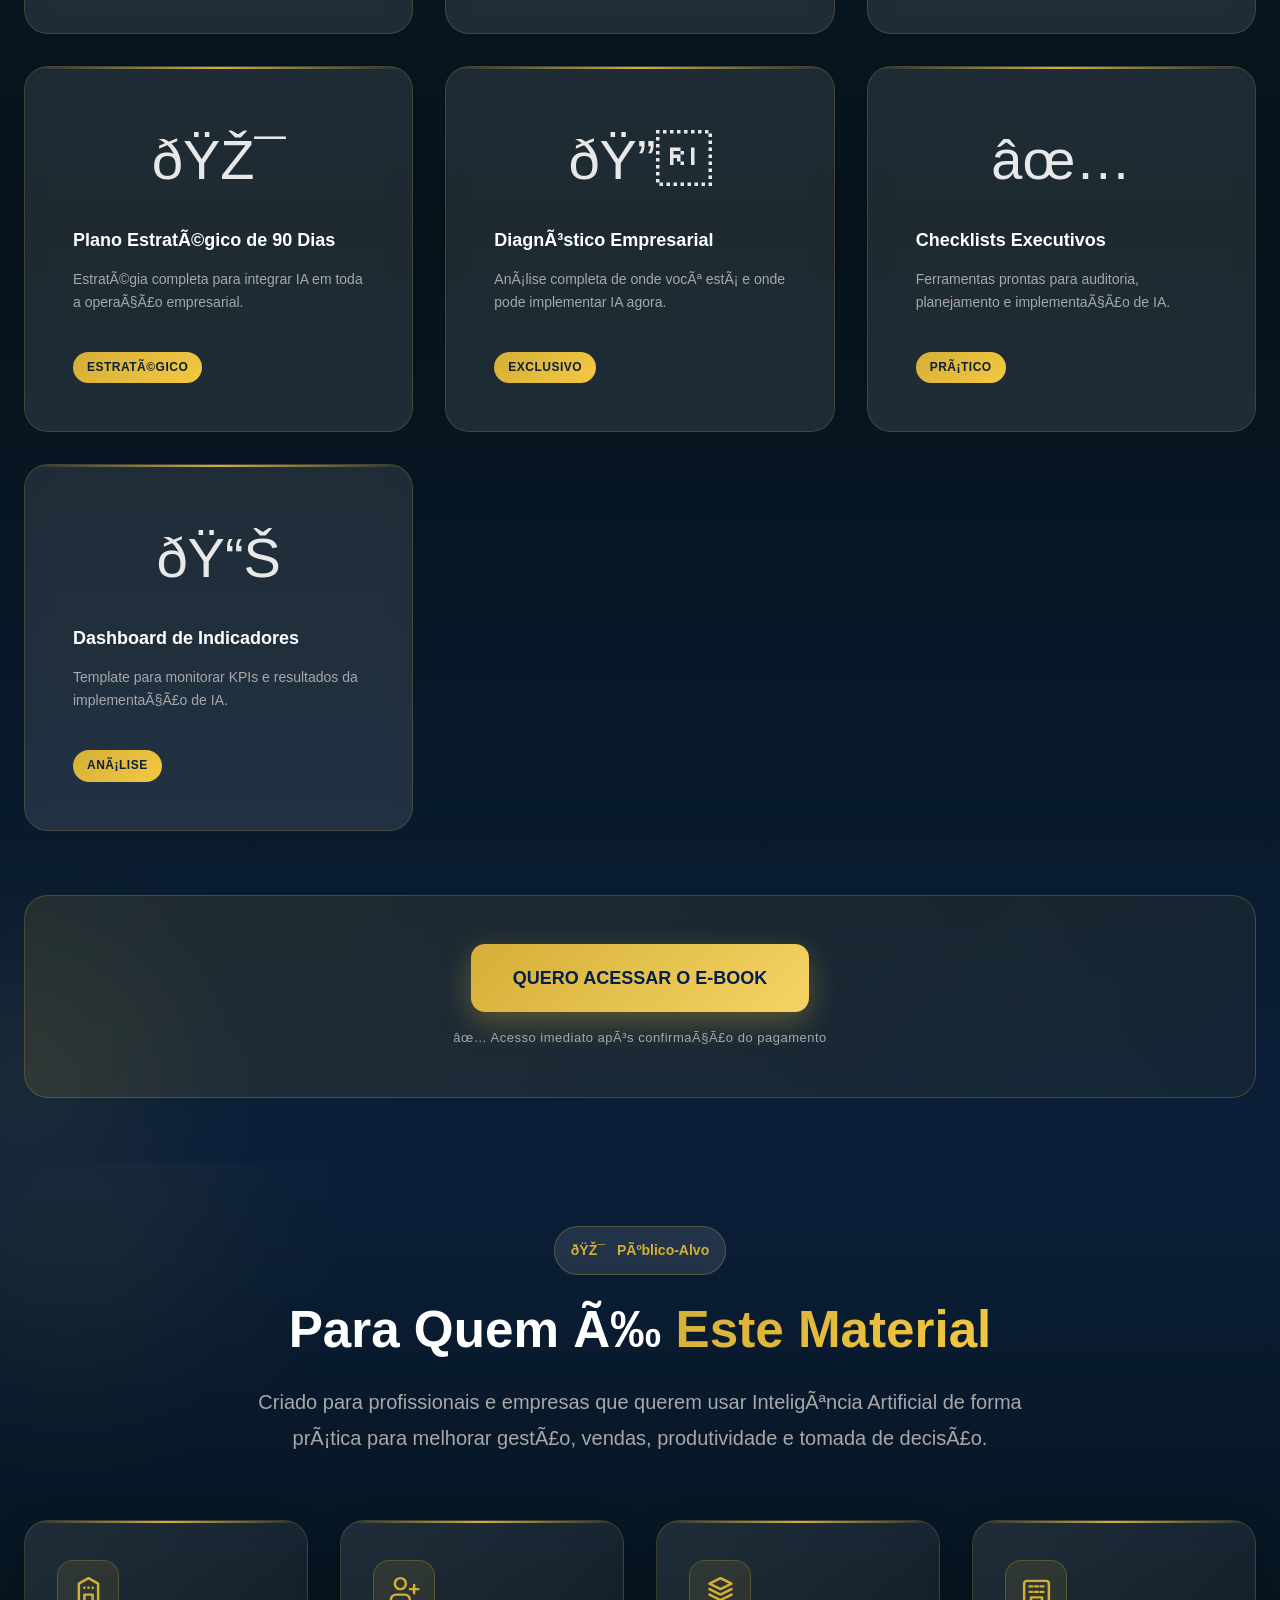
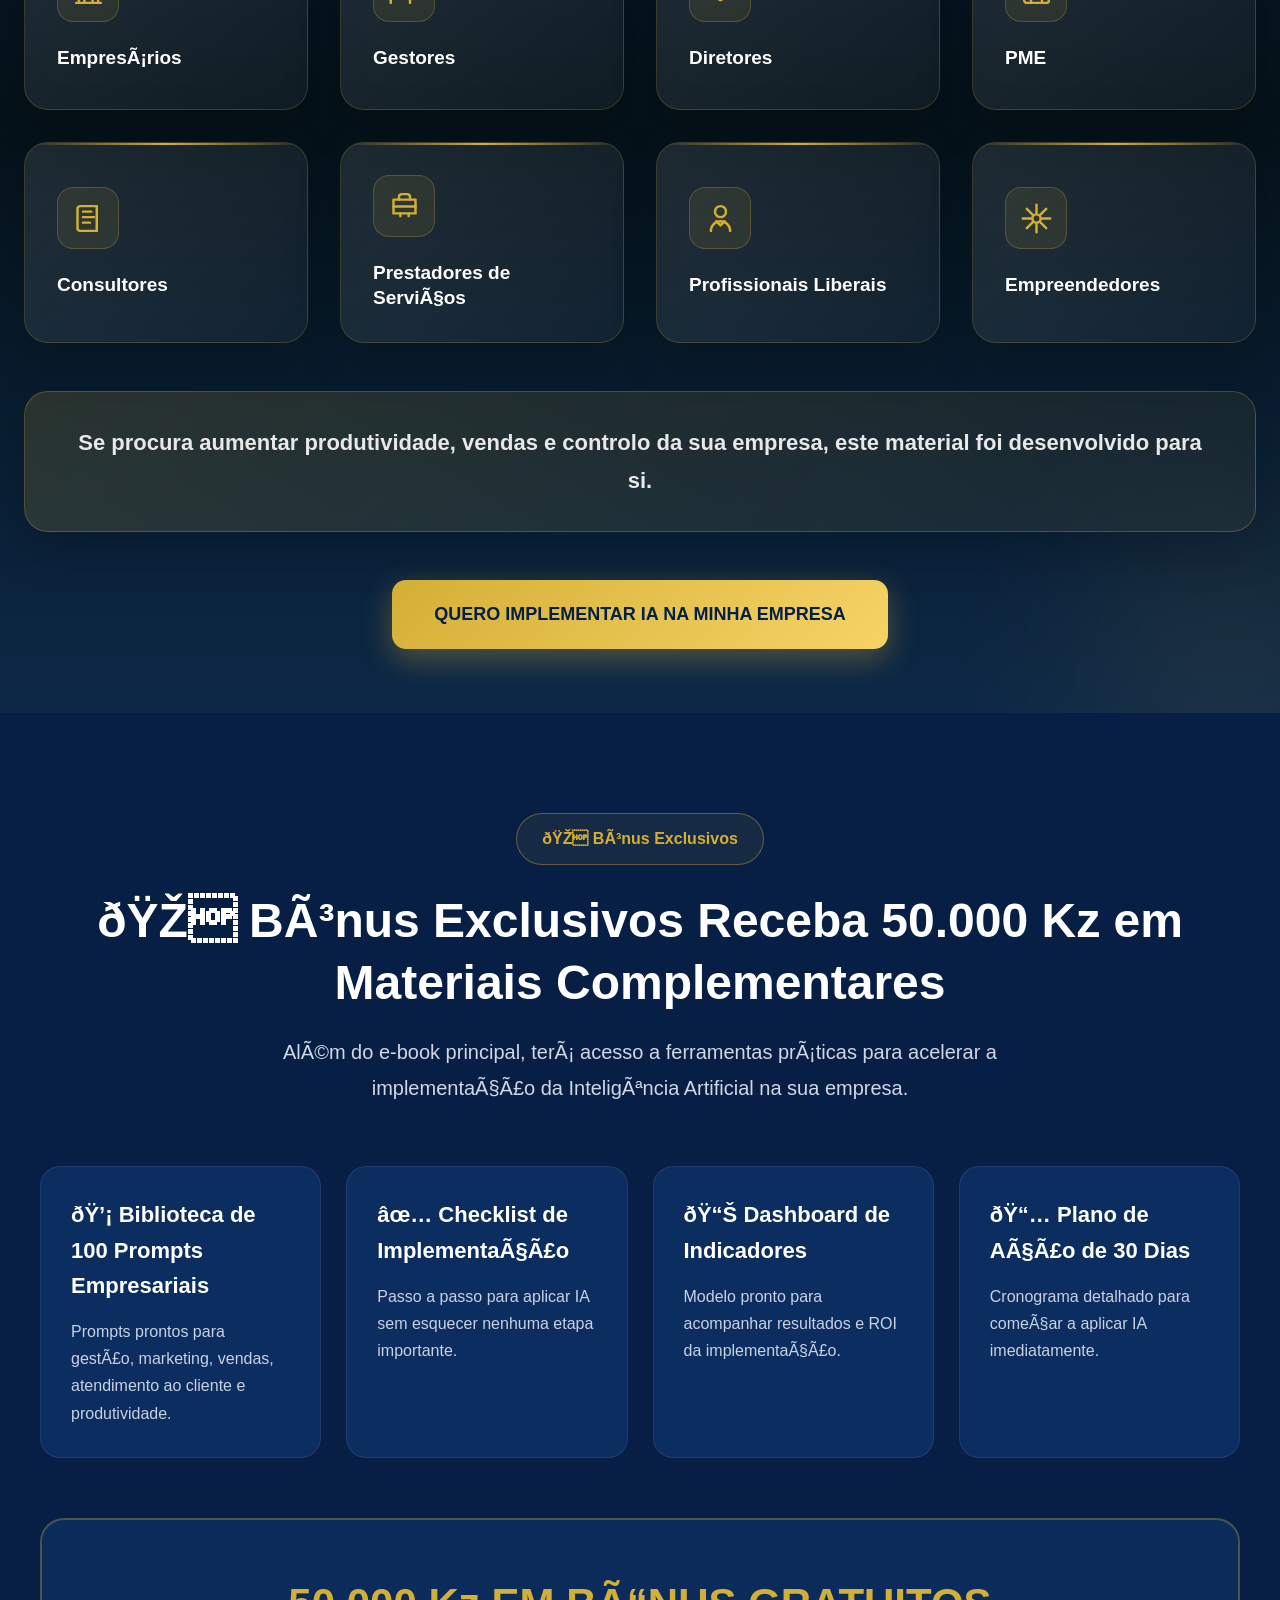
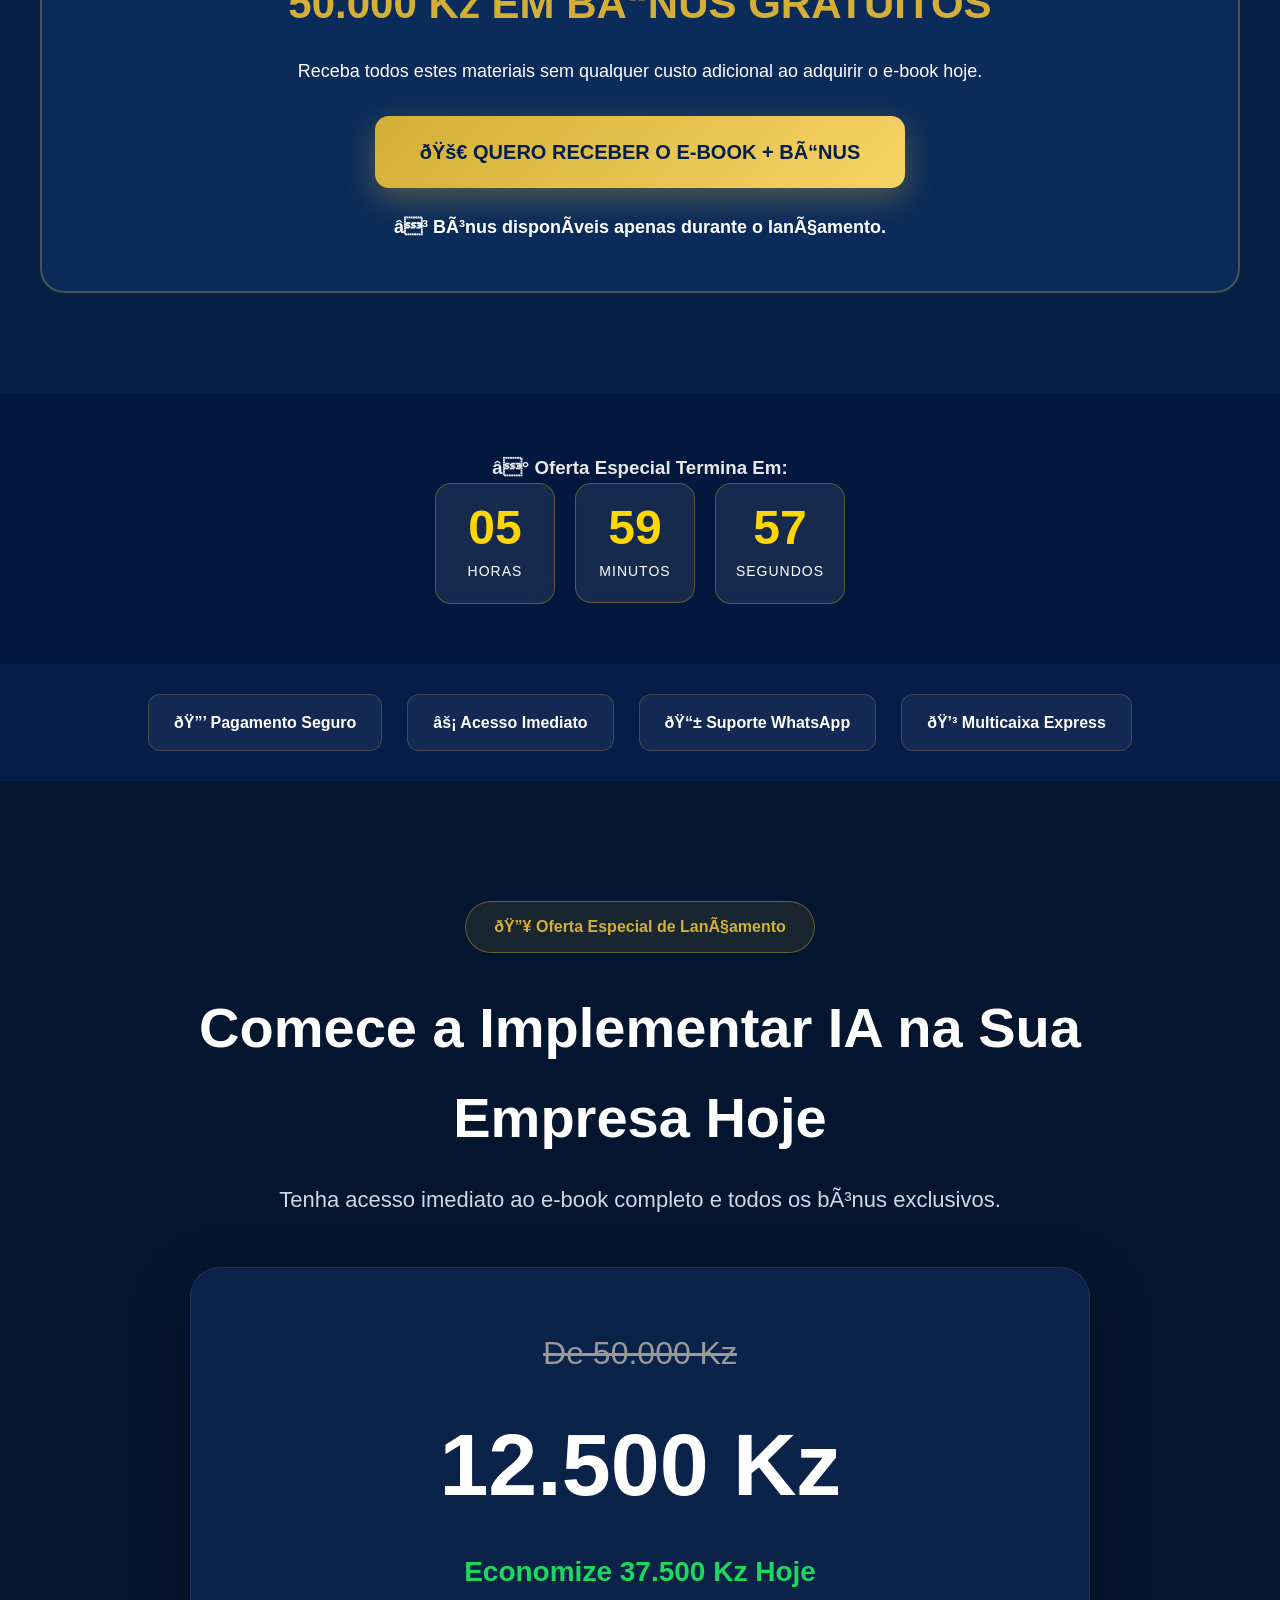
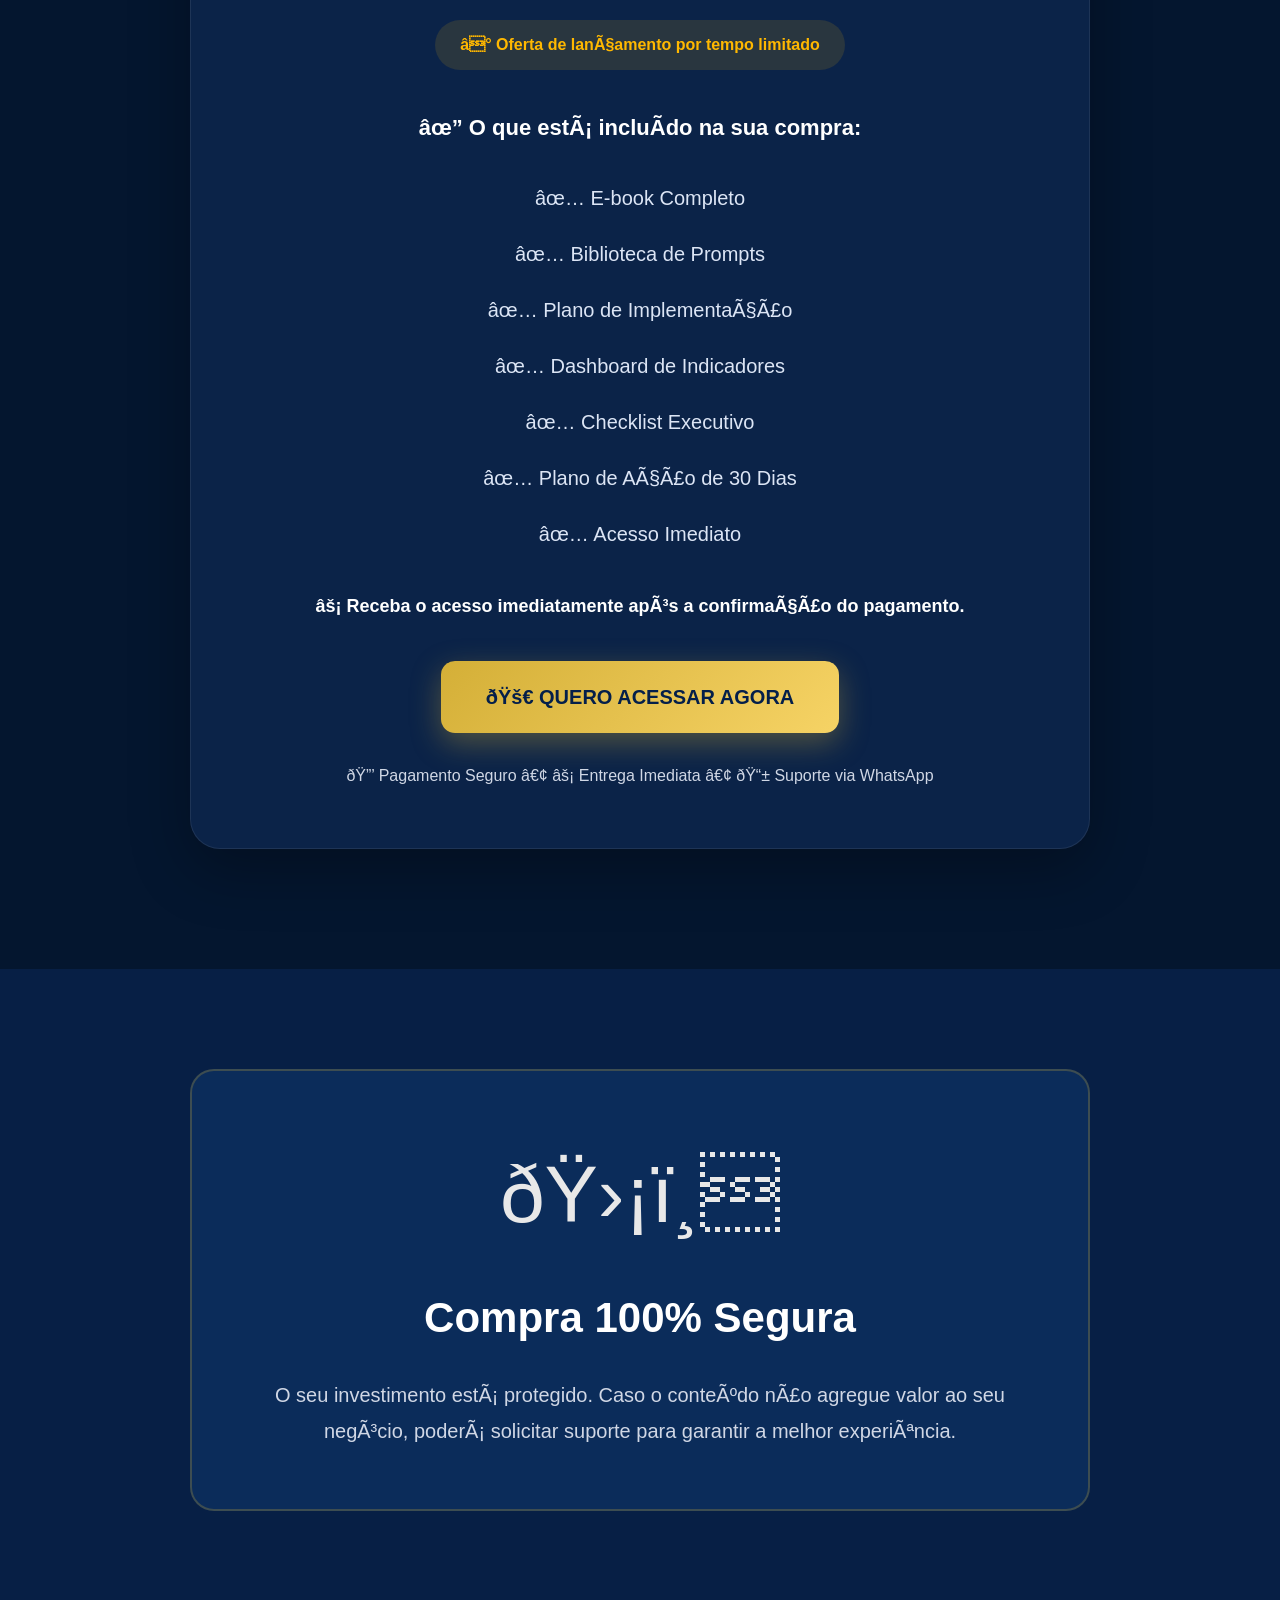
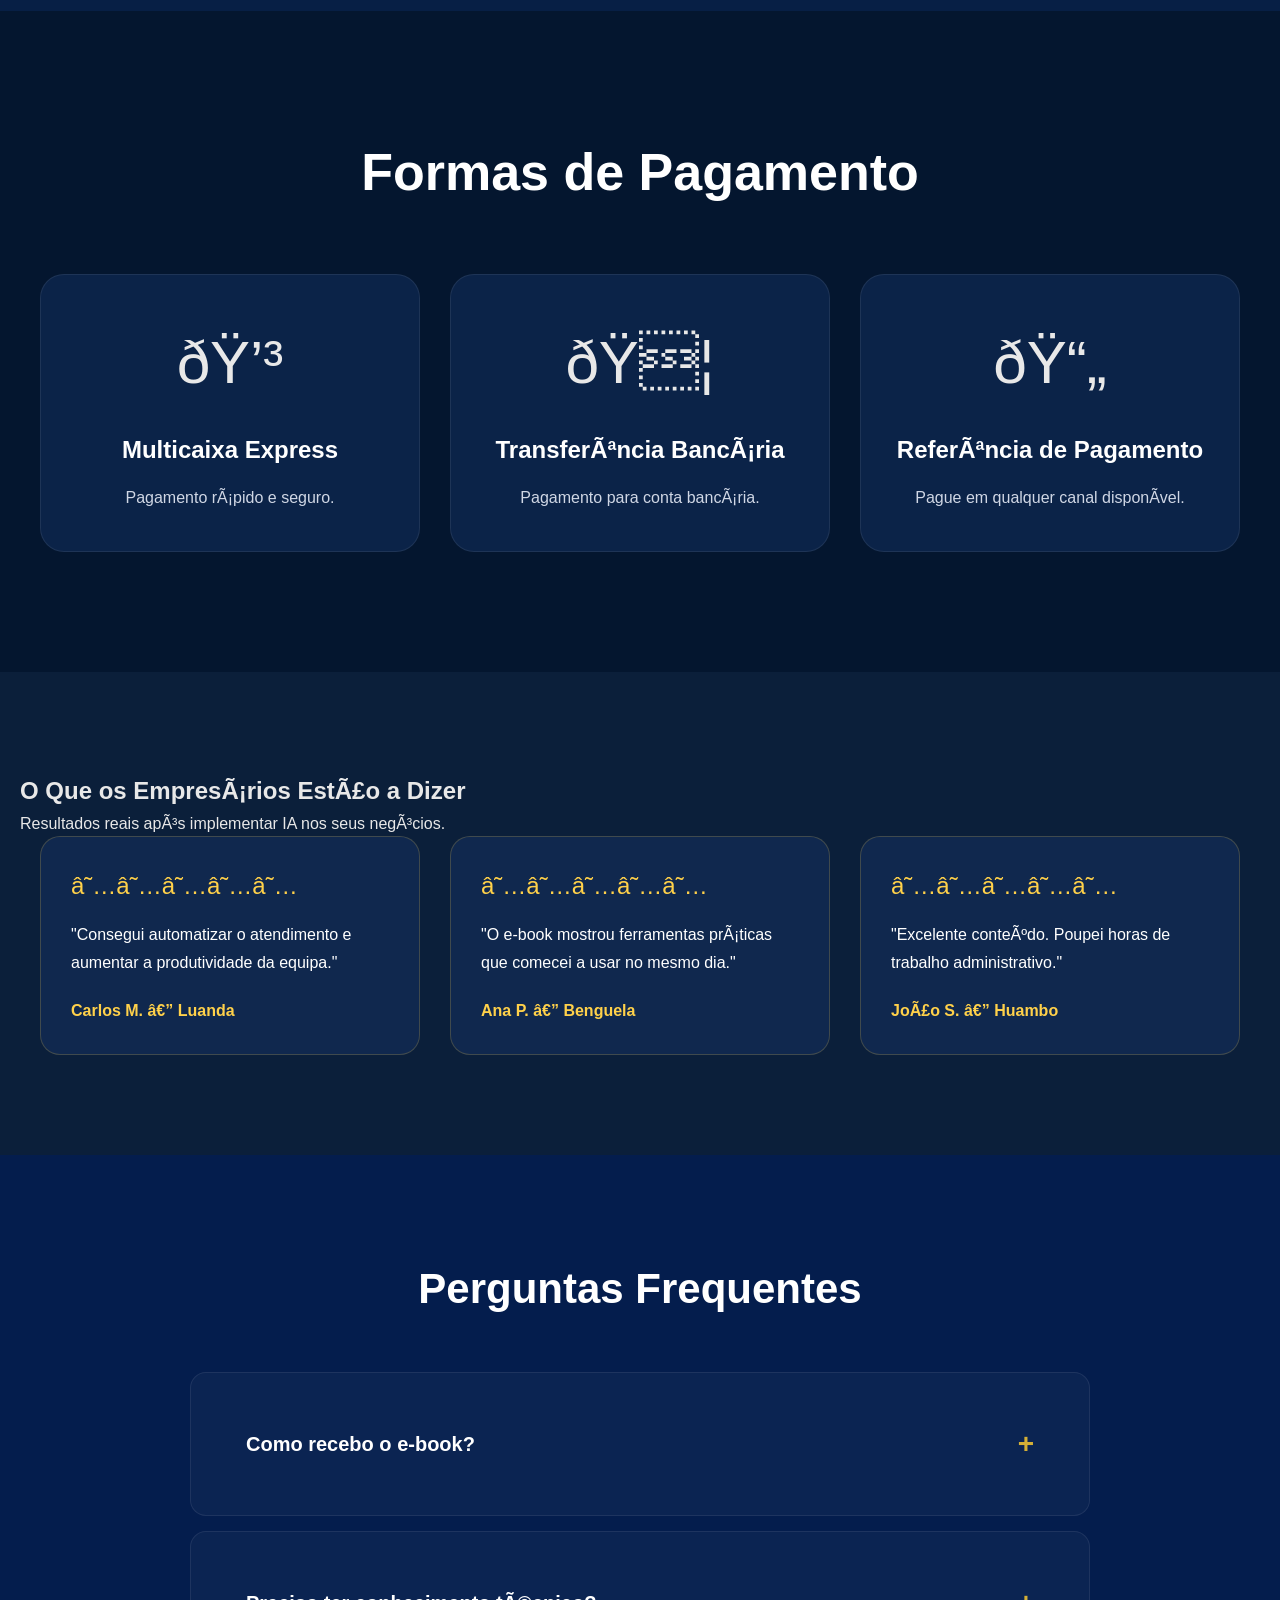
==== commit 601de4f2: "Popup exit intent" ====
--- a/index.html
+++ b/index.html
@@ -1356,6 +1356,39 @@
     </div>
 
 </div>
+
+<!-- EXIT POPUP -->
+
+<div class="exit-popup" id="exitPopup">
+
+    <div class="exit-popup-content">
+
+        <button class="exit-close" id="closeExitPopup">
+            ×
+        </button>
+
+        <h2>⚠️ Espere!</h2>
+
+        <p>
+            Antes de sair, garanta agora o seu acesso ao e-book
+            e descubra como implementar IA na gestão e vendas.
+        </p>
+
+        <div class="exit-price">
+            Apenas 12.500 Kz
+        </div>
+
+        <a
+            href="checkout/checkout.html"
+            class="exit-button">
+
+            QUERO RECEBER O E-BOOK
+
+        </a>
+
+    </div>
+
+</div>
 </body>
 
 </html>
--- a/landing/css/style.css
+++ b/landing/css/style.css
@@ -4498,4 +4498,66 @@
 
     font-size:22px;
 
+}
+.exit-popup{
+    position:fixed;
+    inset:0;
+    background:rgba(0,0,0,.85);
+    display:none;
+    align-items:center;
+    justify-content:center;
+    z-index:99999;
+}
+
+.exit-popup.show{
+    display:flex;
+}
+
+.exit-popup-content{
+    width:90%;
+    max-width:500px;
+    background:#082a5e;
+    border:1px solid #d4af37;
+    border-radius:20px;
+    padding:40px;
+    text-align:center;
+    position:relative;
+}
+
+.exit-popup-content h2{
+    color:#fff;
+    margin-bottom:20px;
+}
+
+.exit-popup-content p{
+    color:#d6d6d6;
+    line-height:1.7;
+}
+
+.exit-price{
+    color:#ffd54a;
+    font-size:32px;
+    font-weight:700;
+    margin:25px 0;
+}
+
+.exit-button{
+    display:inline-block;
+    padding:15px 35px;
+    background:#ffd54a;
+    color:#001b44;
+    font-weight:700;
+    text-decoration:none;
+    border-radius:12px;
+}
+
+.exit-close{
+    position:absolute;
+    right:15px;
+    top:15px;
+    background:none;
+    border:none;
+    color:#fff;
+    font-size:30px;
+    cursor:pointer;
 }
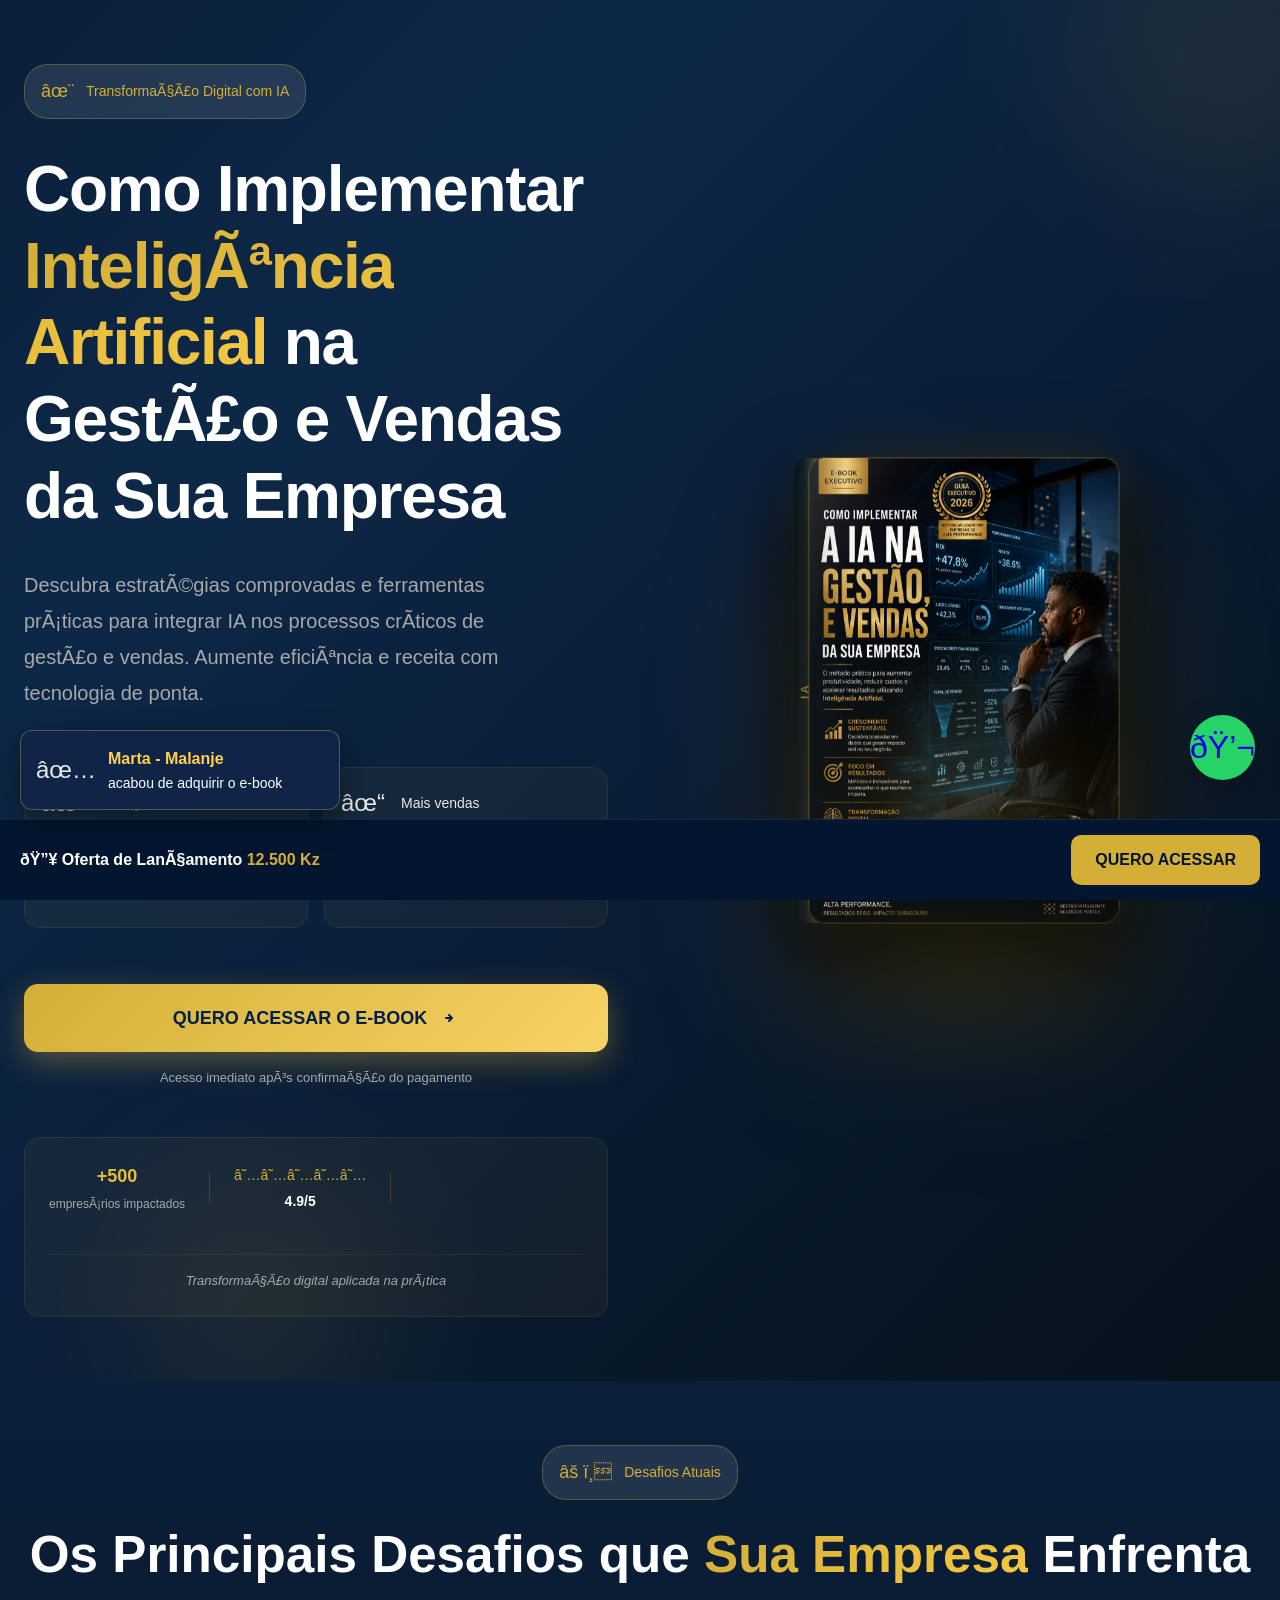
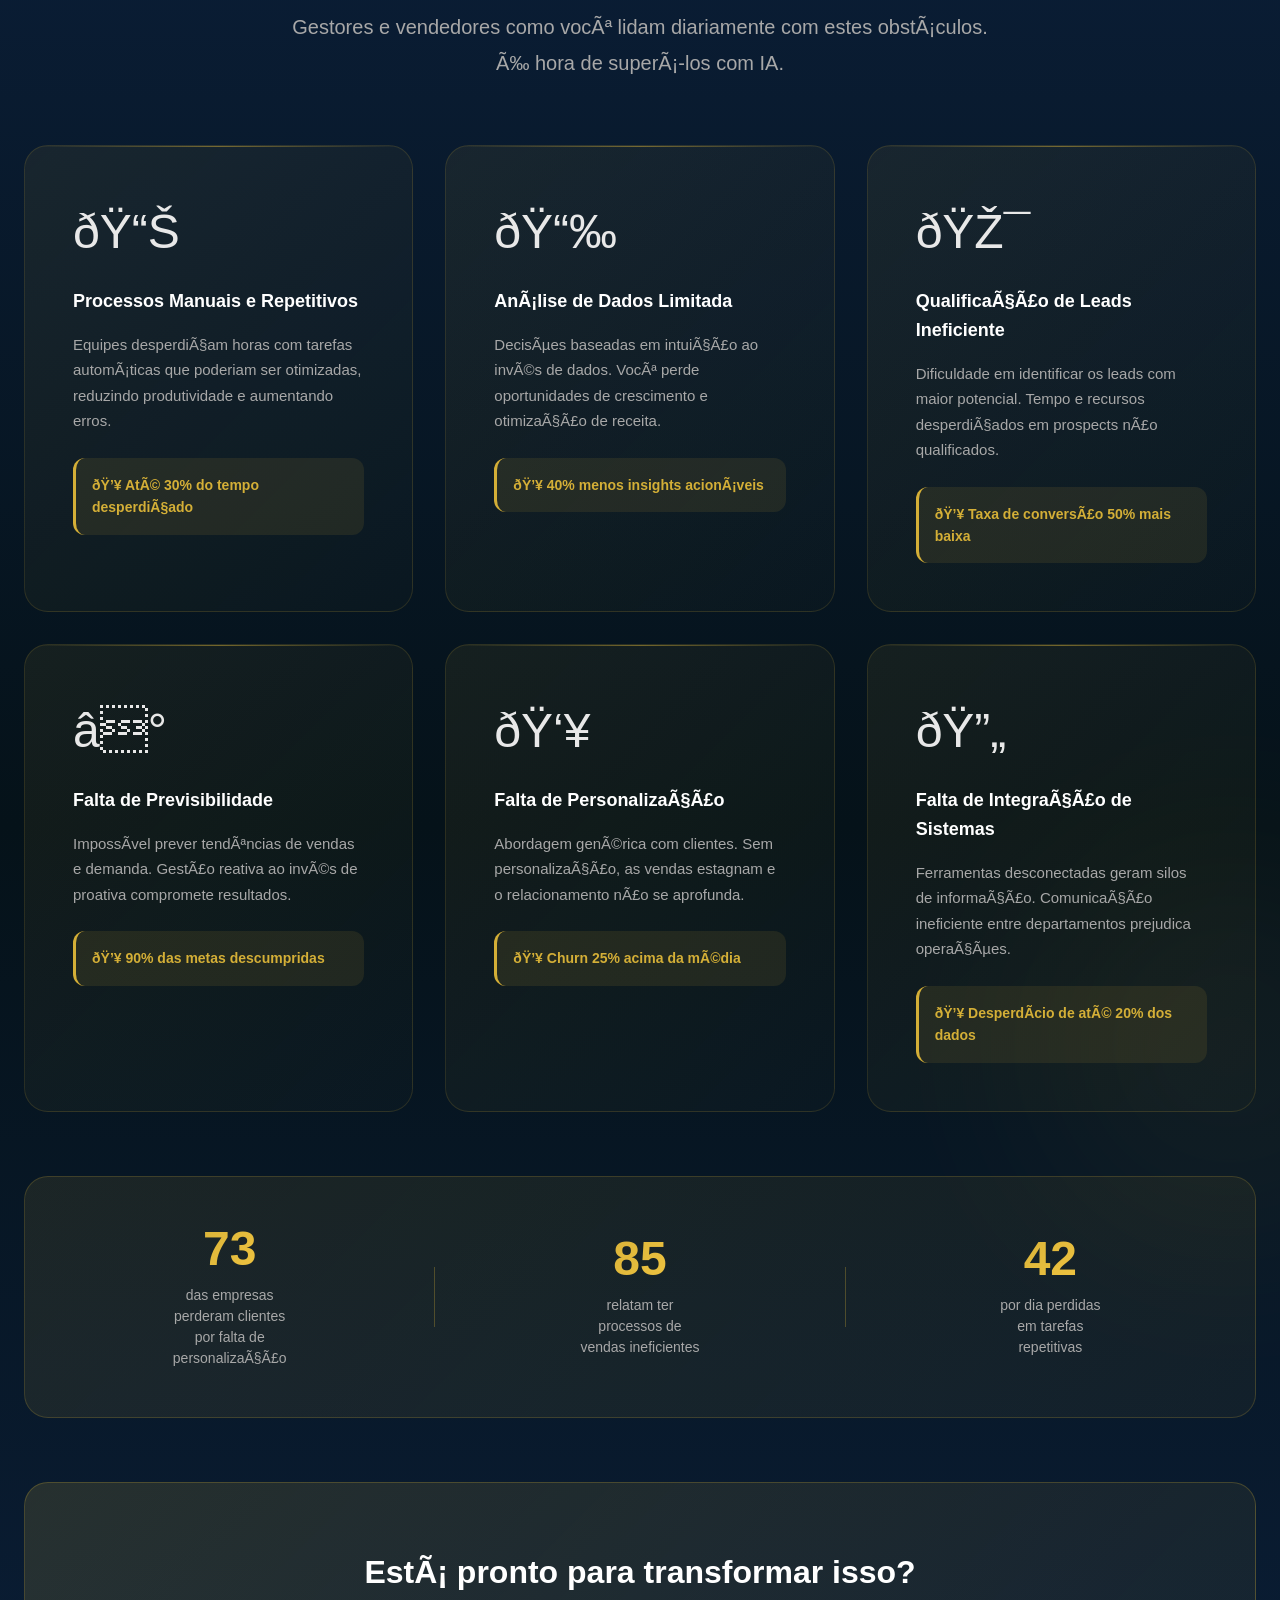
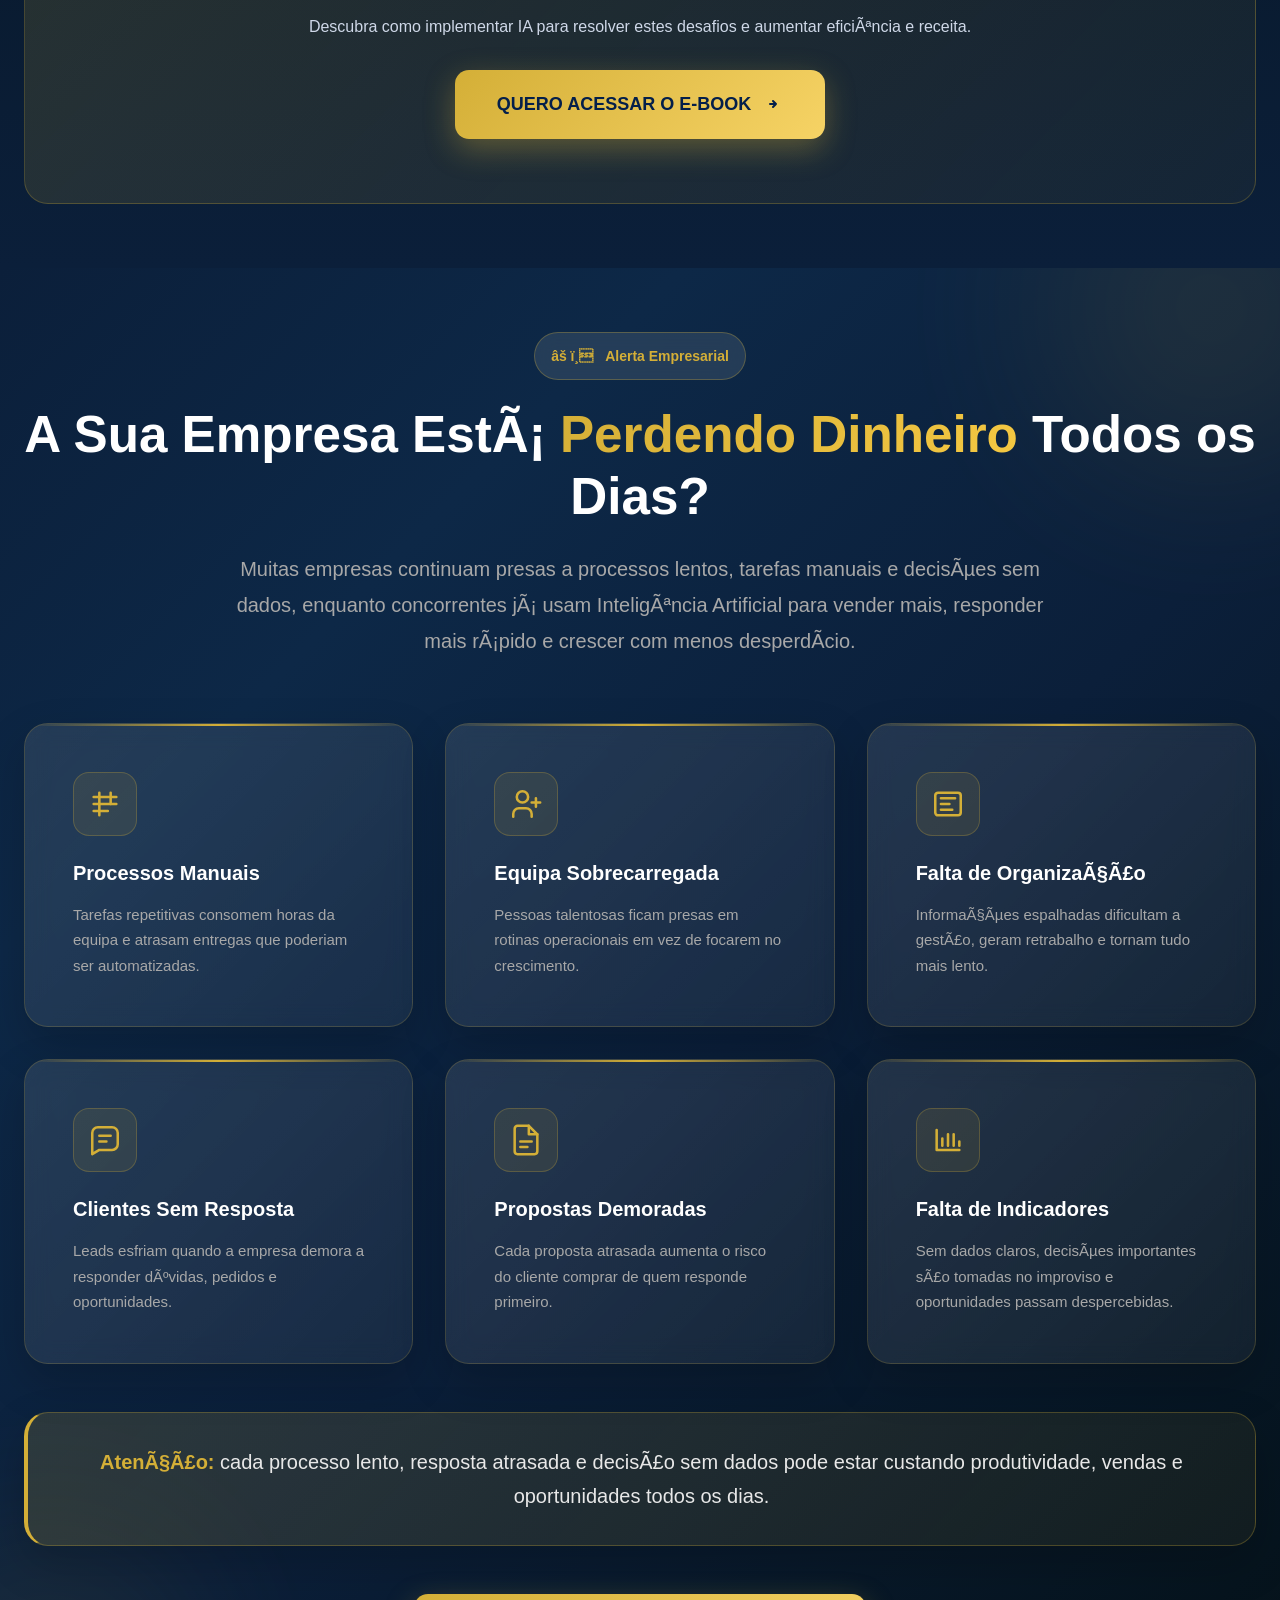
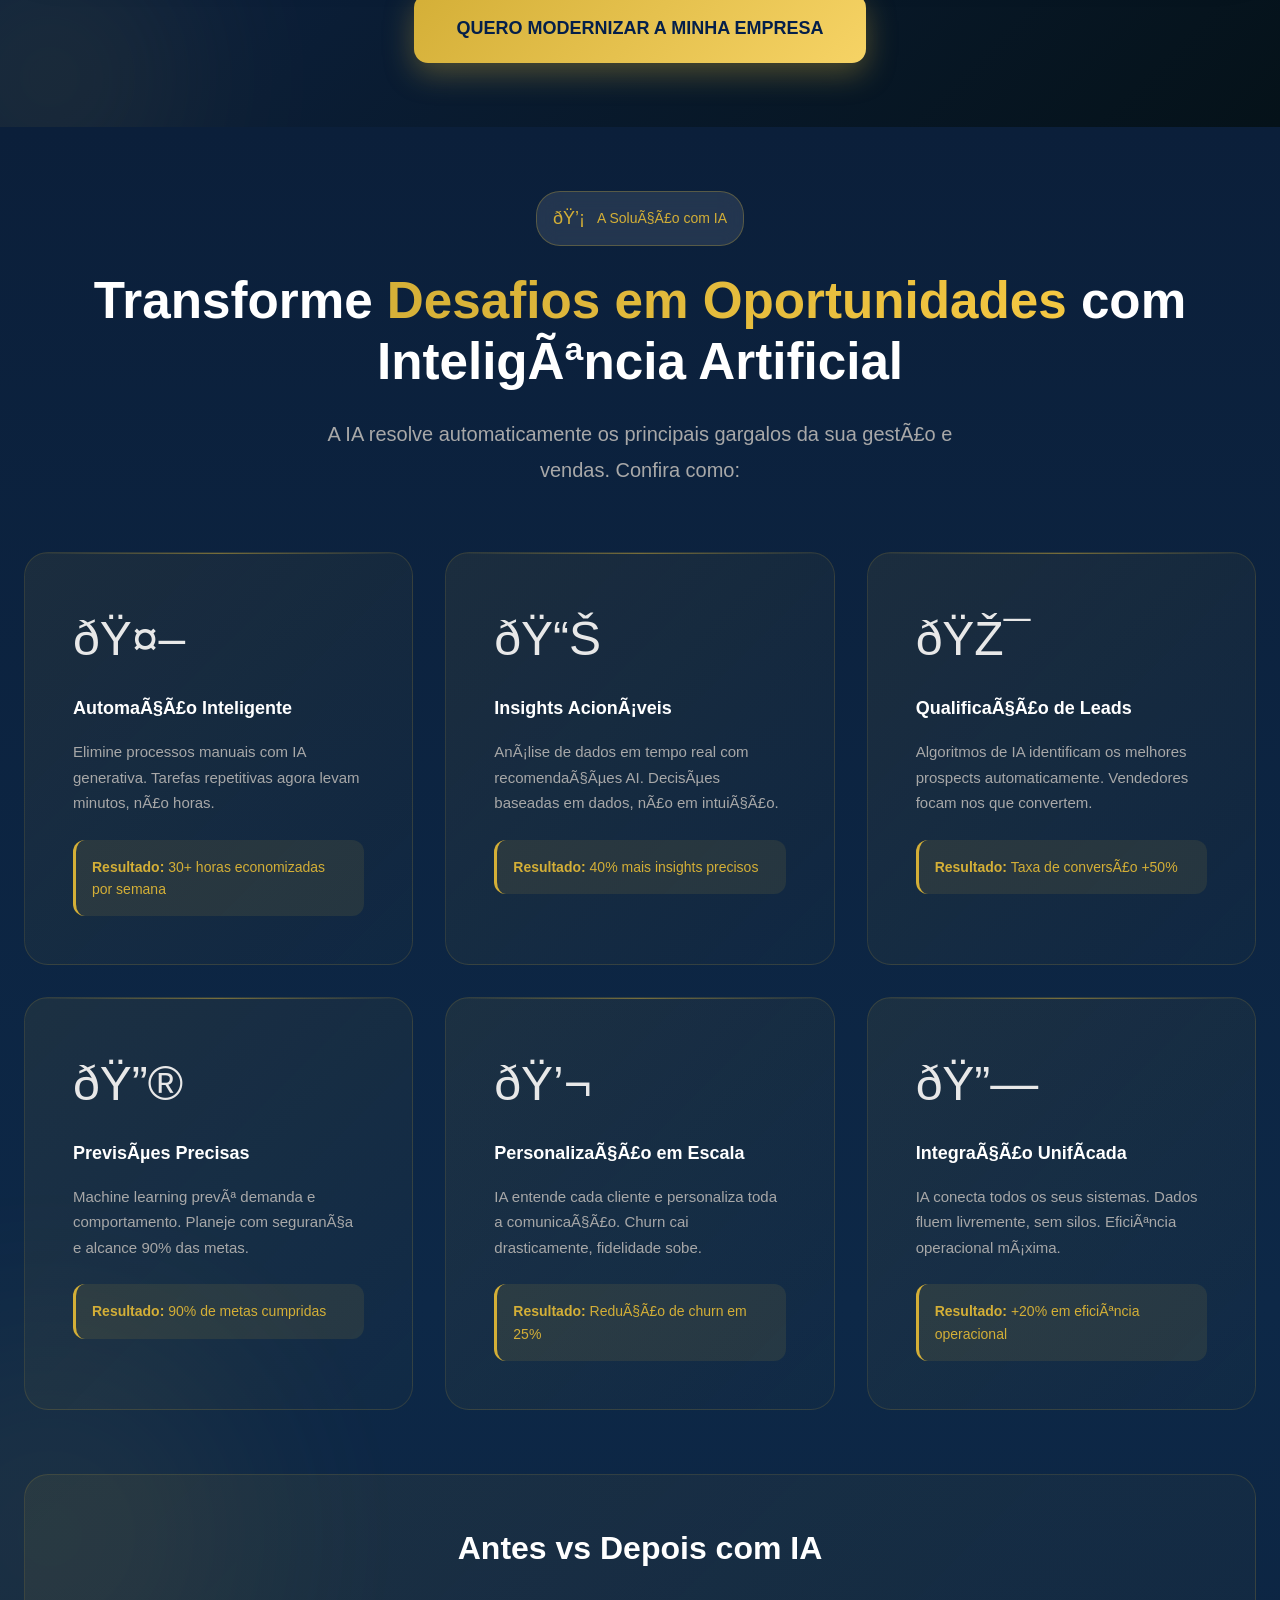
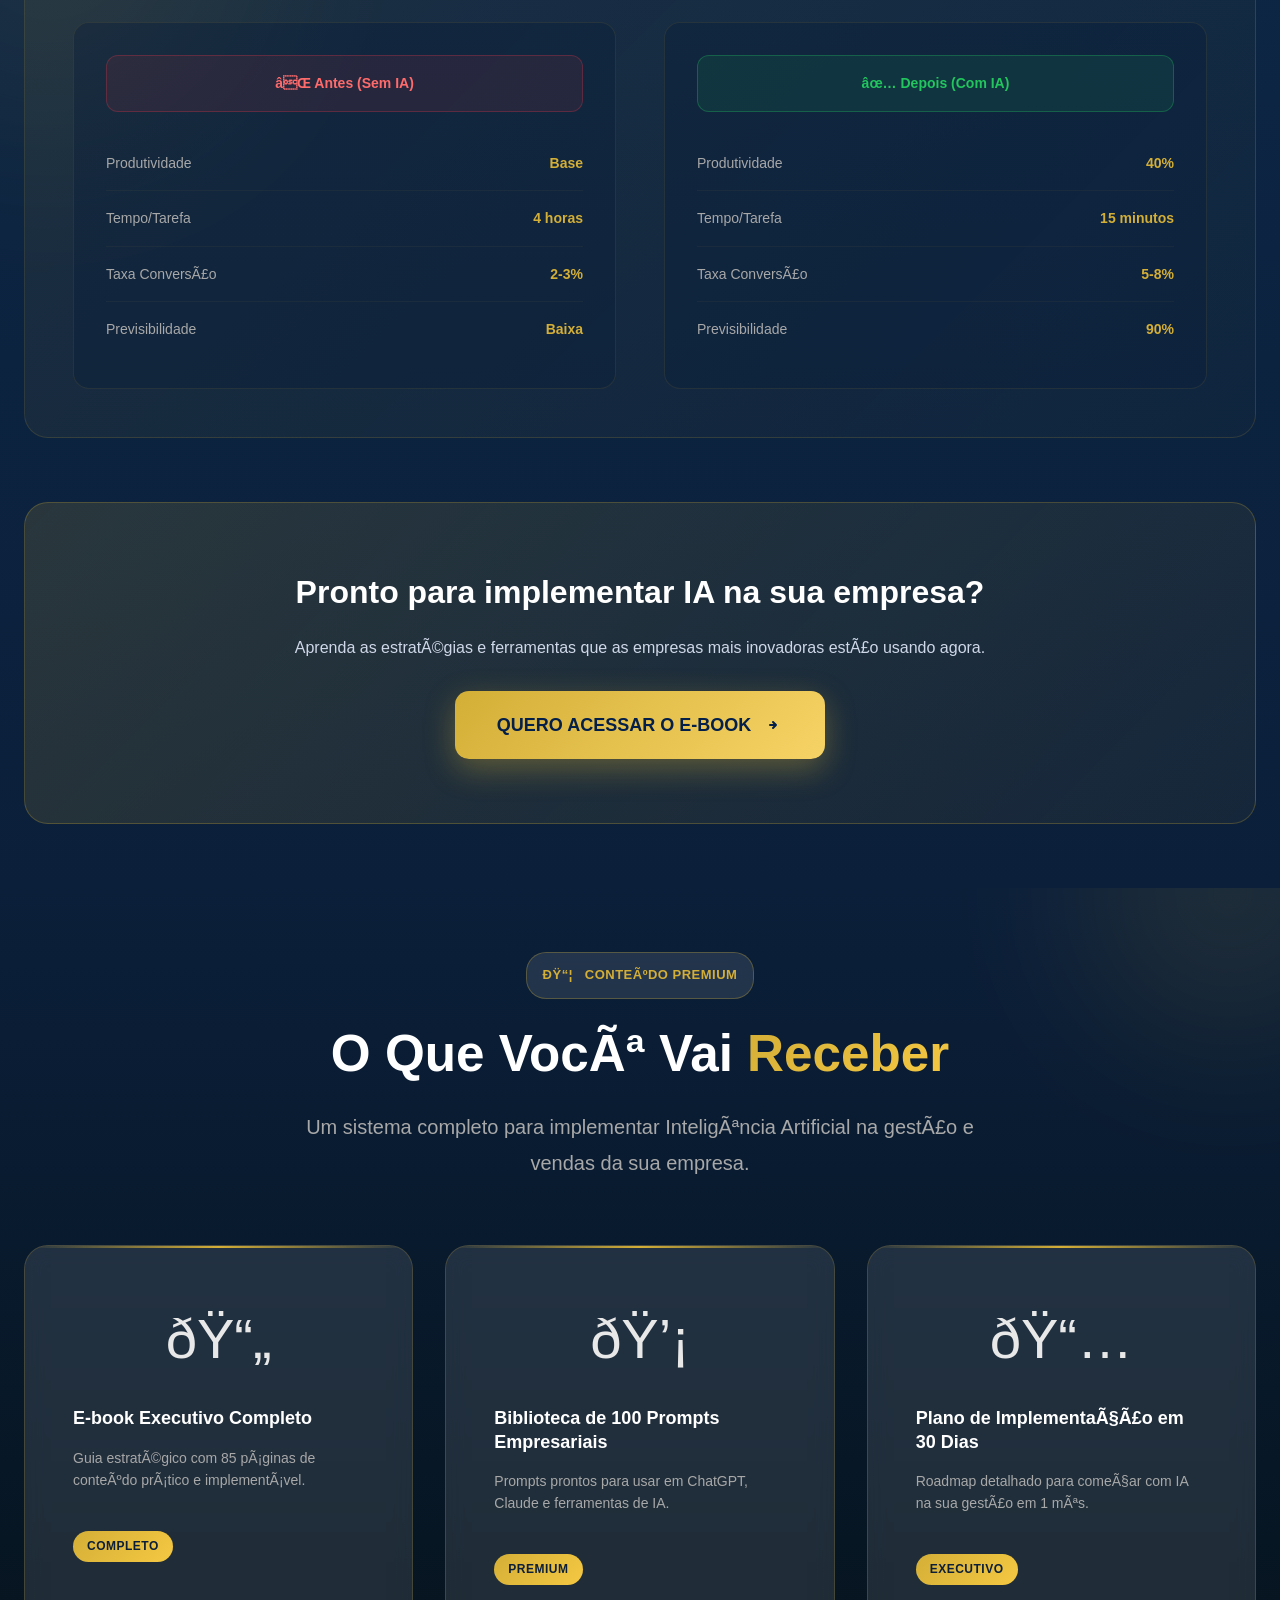
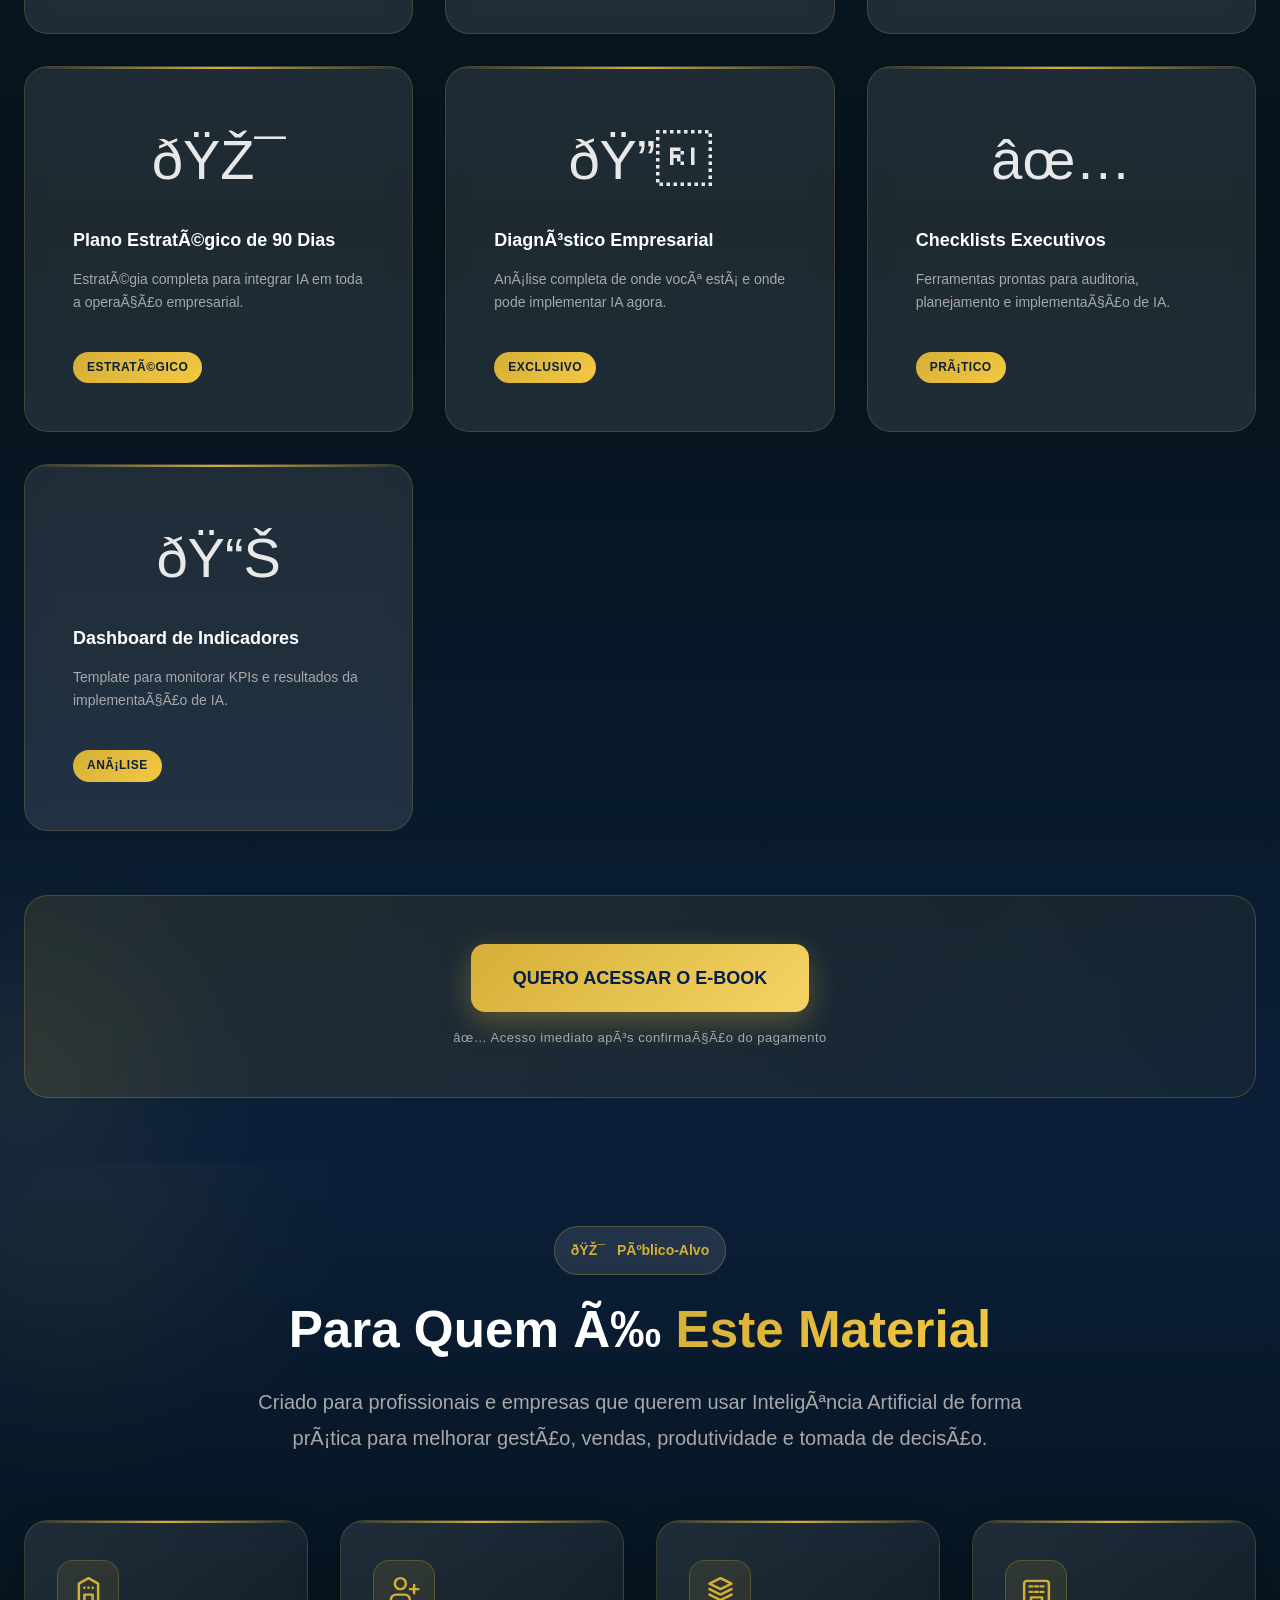
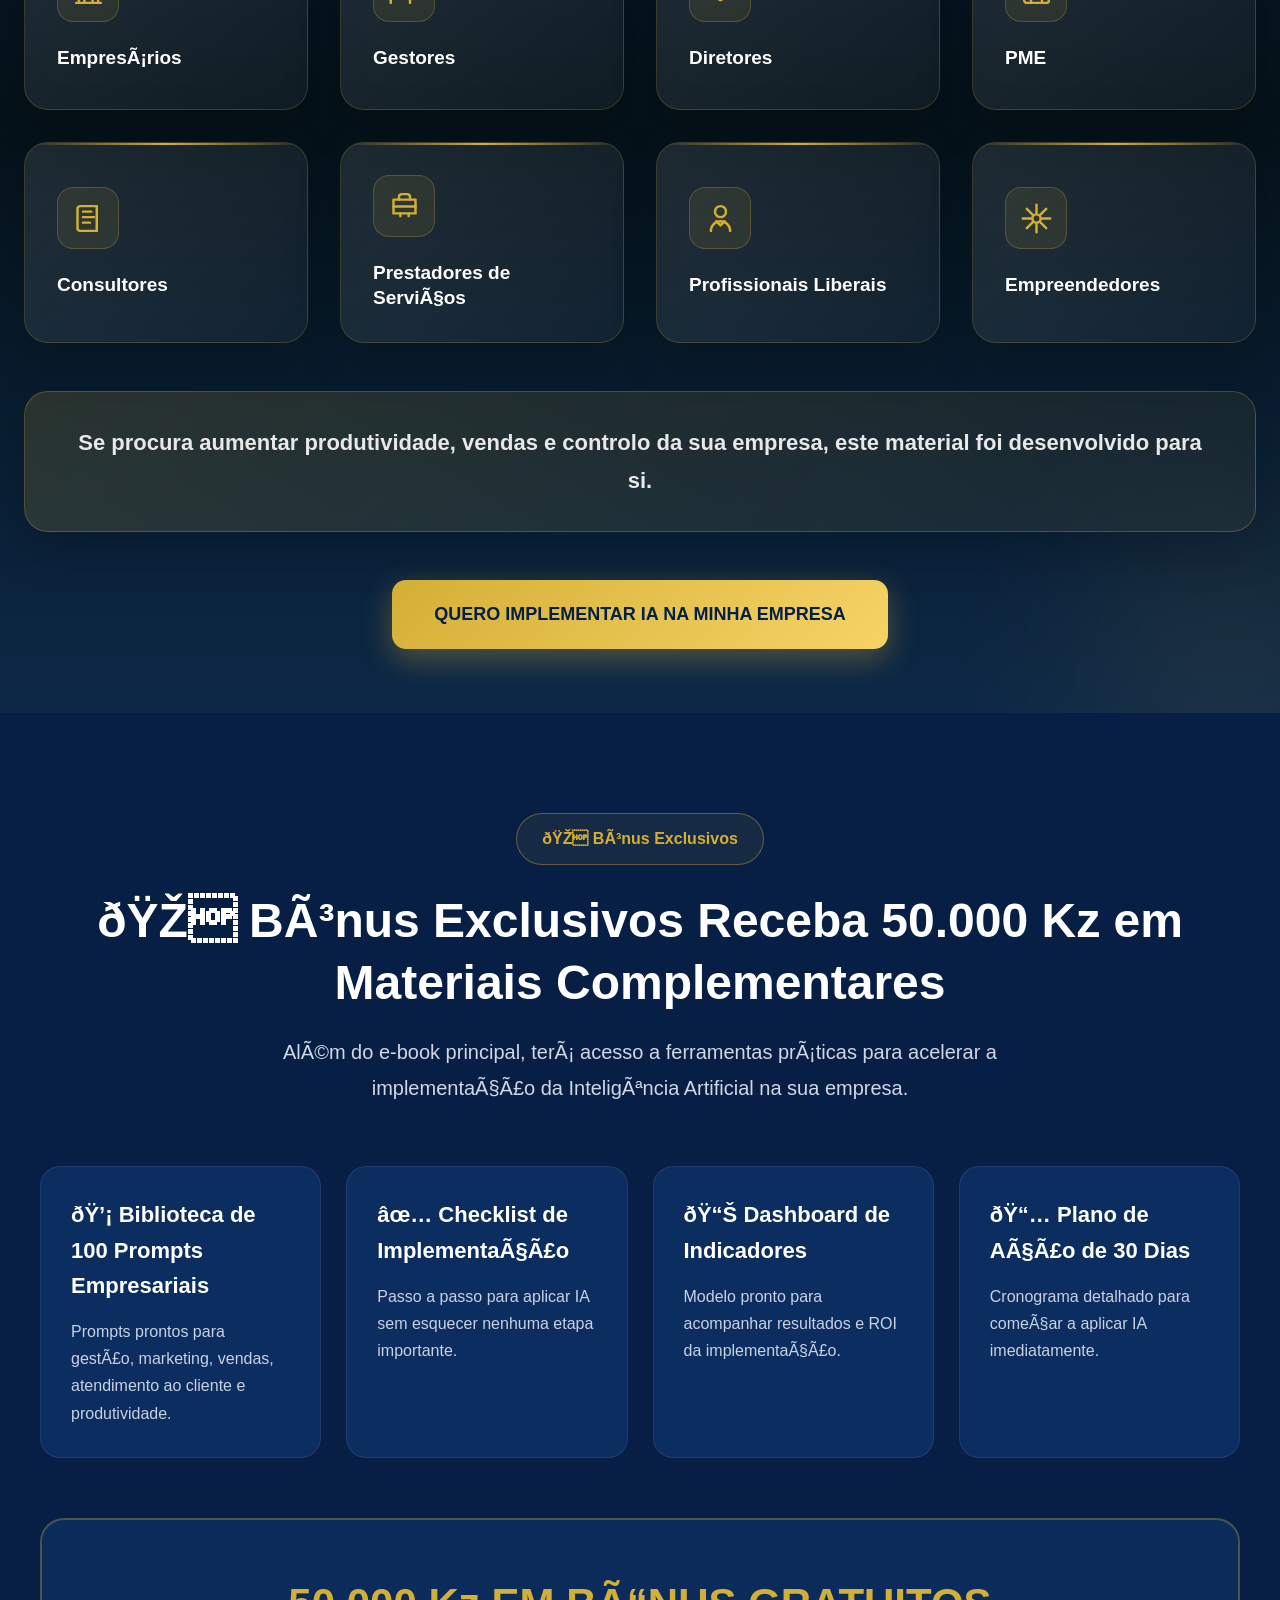
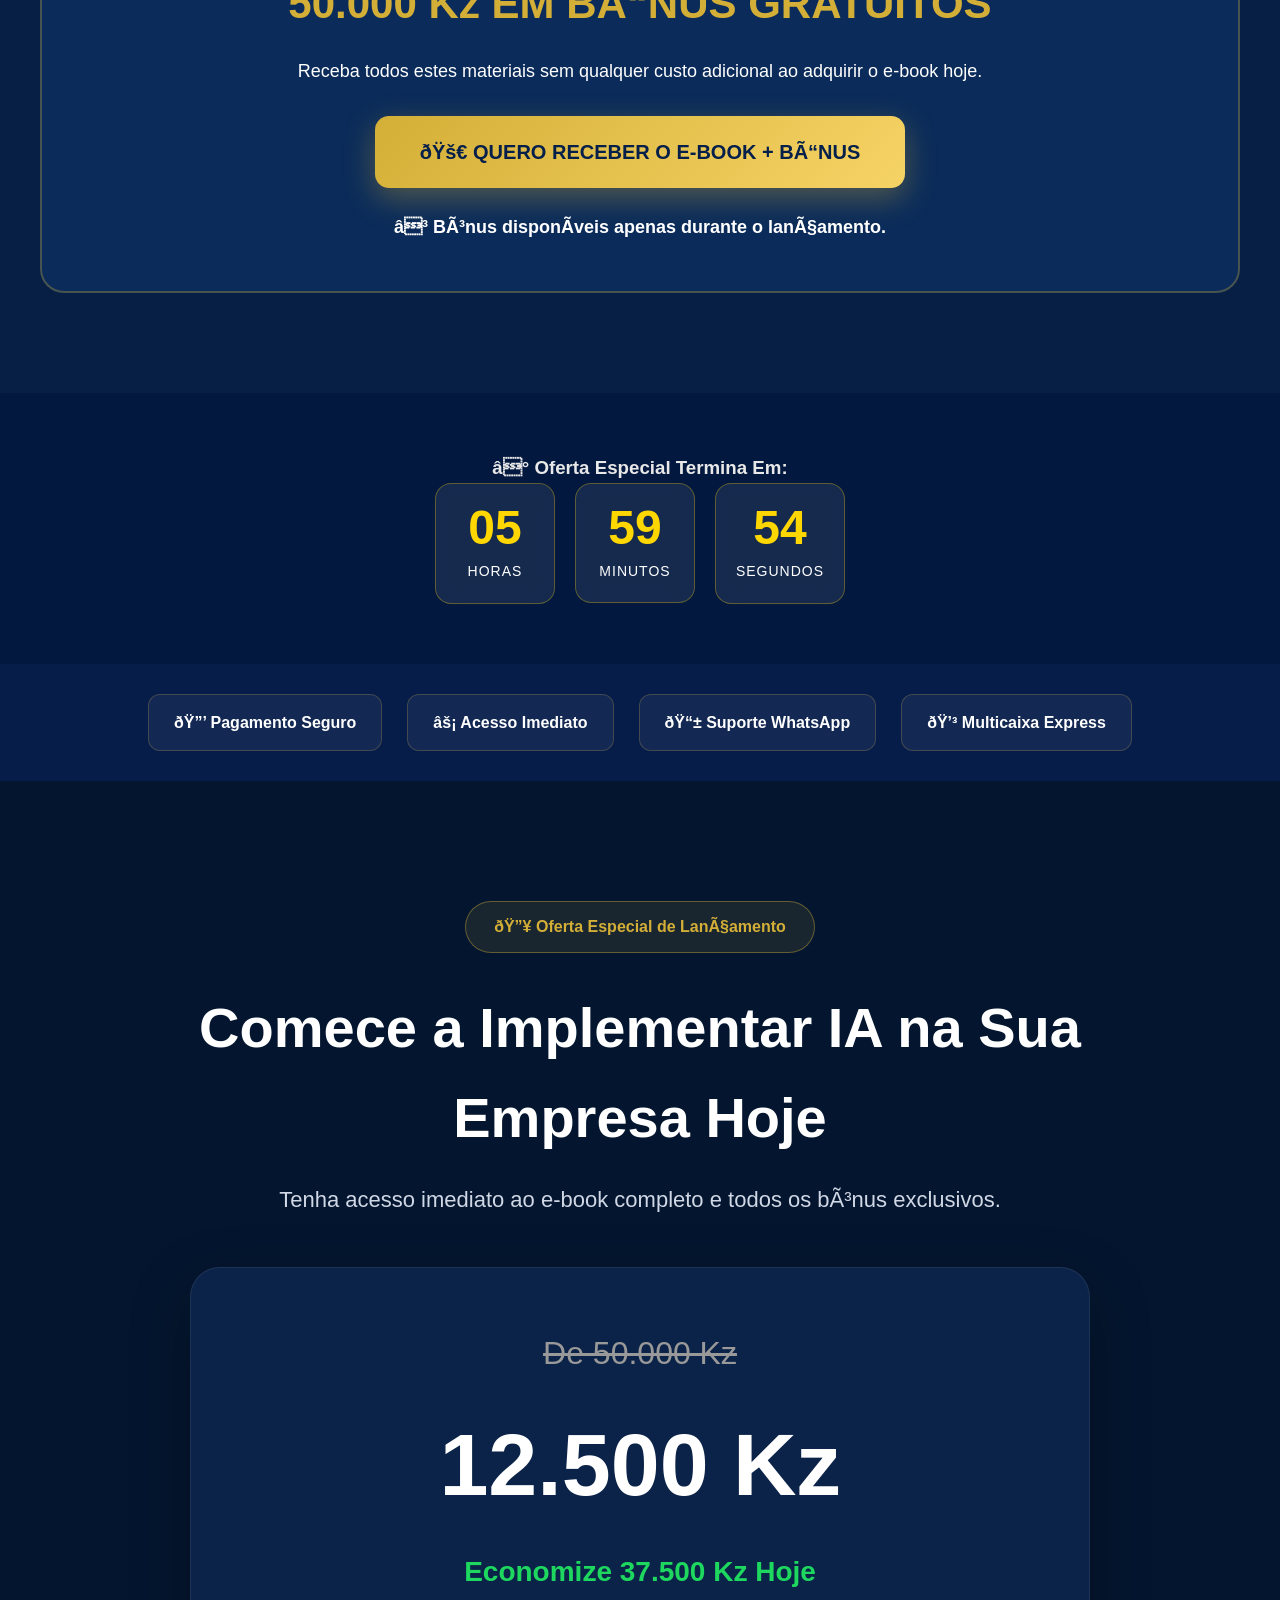
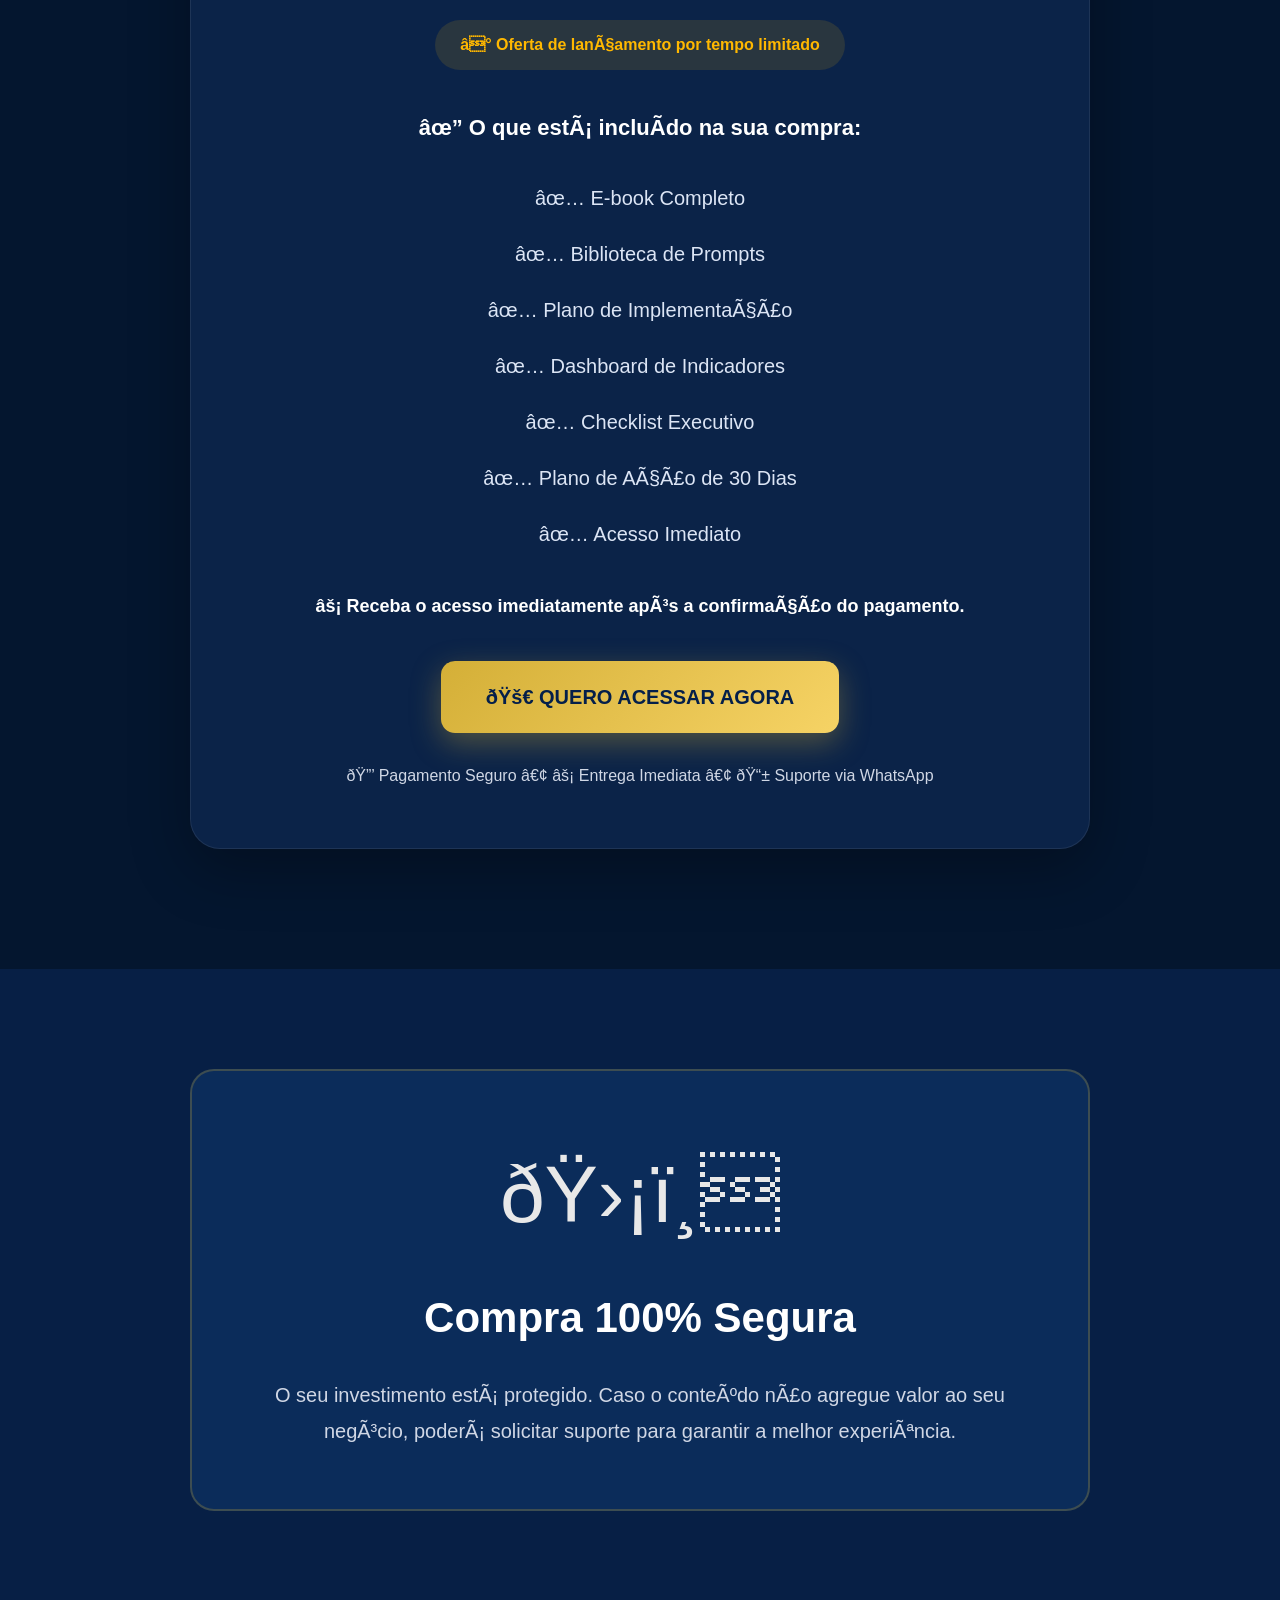
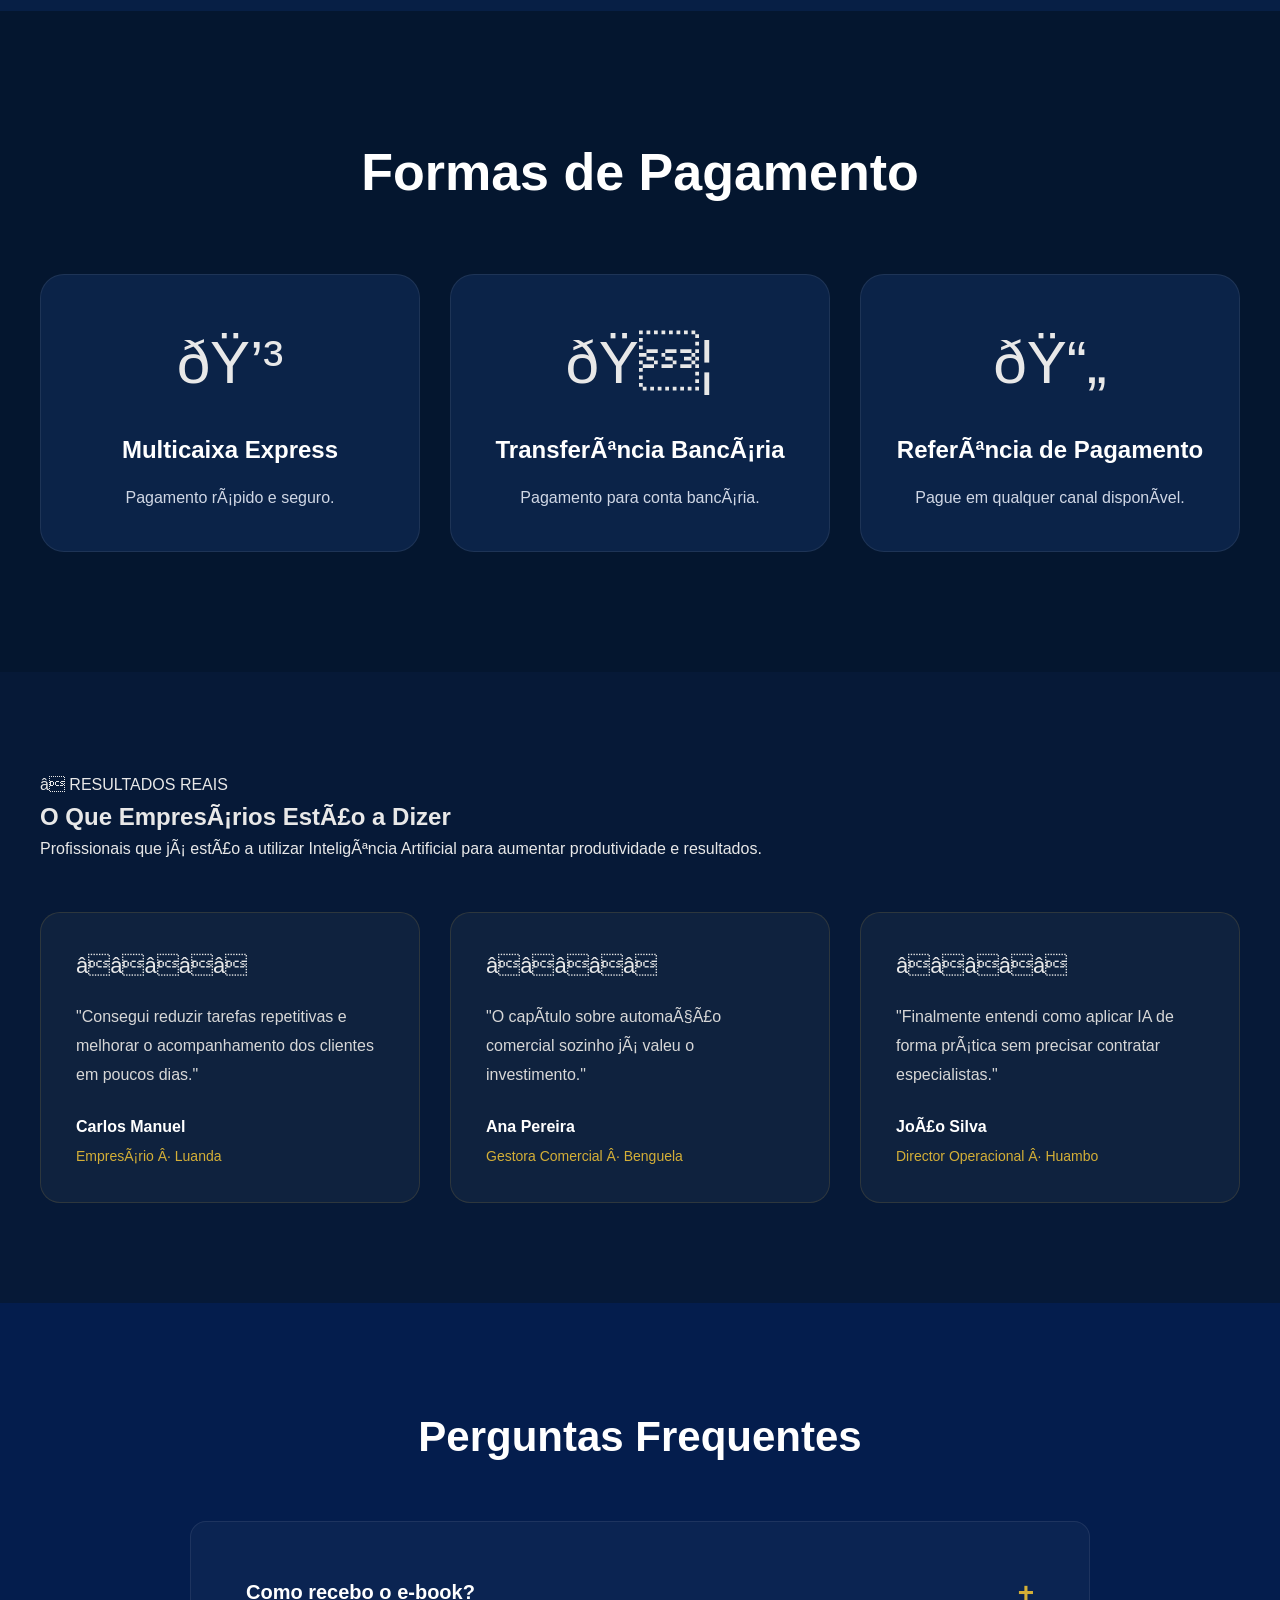
==== commit 00854596: "FormSubmit autoresponse" ====
--- a/index.html
+++ b/index.html
@@ -61,13 +61,42 @@
 <!-- End Meta Pixel Code -->
 
 <head>
+
+    <head>
+
     <meta charset="UTF-8">
-    <meta name="viewport" content="width=device-width, initial-scale=1.0">
-
-    <title>Como Implementar IA na Gestão e Vendas</title>
+
+    <meta name="viewport"
+          content="width=device-width, initial-scale=1.0">
+
+    <title>
+        Como Implementar Inteligência Artificial na Gestão e Vendas
+    </title>
+
+    <!-- SEO -->
 
     <meta name="description"
-content="Aprenda a implementar Inteligência Artificial na gestão e vendas da sua empresa. E-book completo + bónus exclusivos." />
+          content="Aprenda a implementar Inteligência Artificial na gestão e vendas da sua empresa. Estratégias práticas, ferramentas e automação para aumentar produtividade e resultados.">
+
+    <meta property="og:title"
+          content="Como Implementar Inteligência Artificial na Gestão e Vendas">
+
+    <meta property="og:description"
+          content="Descubra como utilizar IA para aumentar vendas, automatizar processos e melhorar a gestão empresarial.">
+
+    <meta property="og:image"
+          content="https://leandroandro078-byte.github.io/ebook-ia-landing/images/capa-ebook.webp">
+
+    <meta property="og:url"
+          content="https://leandroandro078-byte.github.io/ebook-ia-landing/">
+
+    <meta property="og:type"
+          content="website">
+
+    <link rel="stylesheet"
+          href="landing/css/style.css">
+
+</head>
 
     <link rel="stylesheet" href="landing/css/style.css">
 </head>
@@ -1104,35 +1133,87 @@
 
 <section class="testimonials">
 
-    <div class="section_header">
-        <h2>O Que os Empresários Estão a Dizer</h2>
-        <p>Resultados reais após implementar IA nos seus negócios.</p>
-    </div>
-
-    <div class="testimonials_grid">
-
-        <div class="testimonial_card">
-            <div class="stars">★★★★★</div>
+    <div class="testimonials_container">
+
+        <div class="section_header">
+
+            <span class="section_badge">
+                ⭐ RESULTADOS REAIS
+            </span>
+
+            <h2>
+                O Que Empresários Estão a Dizer
+            </h2>
+
             <p>
-                "Consegui automatizar o atendimento e aumentar a produtividade da equipa."
+                Profissionais que já estão a utilizar Inteligência Artificial
+                para aumentar produtividade e resultados.
             </p>
-            <strong>Carlos M. — Luanda</strong>
-        </div>
-
-        <div class="testimonial_card">
-            <div class="stars">★★★★★</div>
-            <p>
-                "O e-book mostrou ferramentas práticas que comecei a usar no mesmo dia."
-            </p>
-            <strong>Ana P. — Benguela</strong>
-        </div>
-
-        <div class="testimonial_card">
-            <div class="stars">★★★★★</div>
-            <p>
-                "Excelente conteúdo. Poupei horas de trabalho administrativo."
-            </p>
-            <strong>João S. — Huambo</strong>
+
+        </div>
+
+        <div class="testimonials_grid">
+
+            <div class="testimonial_card">
+
+                <div class="testimonial_stars">
+                    ⭐⭐⭐⭐⭐
+                </div>
+
+                <p>
+                    "Consegui reduzir tarefas repetitivas e melhorar o acompanhamento dos clientes em poucos dias."
+                </p>
+
+                <div class="testimonial_author">
+                    Carlos Manuel
+                </div>
+
+                <div class="testimonial_role">
+                    Empresário · Luanda
+                </div>
+
+            </div>
+
+            <div class="testimonial_card">
+
+                <div class="testimonial_stars">
+                    ⭐⭐⭐⭐⭐
+                </div>
+
+                <p>
+                    "O capítulo sobre automação comercial sozinho já valeu o investimento."
+                </p>
+
+                <div class="testimonial_author">
+                    Ana Pereira
+                </div>
+
+                <div class="testimonial_role">
+                    Gestora Comercial · Benguela
+                </div>
+
+            </div>
+
+            <div class="testimonial_card">
+
+                <div class="testimonial_stars">
+                    ⭐⭐⭐⭐⭐
+                </div>
+
+                <p>
+                    "Finalmente entendi como aplicar IA de forma prática sem precisar contratar especialistas."
+                </p>
+
+                <div class="testimonial_author">
+                    João Silva
+                </div>
+
+                <div class="testimonial_role">
+                    Director Operacional · Huambo
+                </div>
+
+            </div>
+
         </div>
 
     </div>
--- a/landing/css/style.css
+++ b/landing/css/style.css
@@ -4560,4 +4560,94 @@
     color:#fff;
     font-size:30px;
     cursor:pointer;
+}
+/* ====================================
+   TESTEMUNHOS PREMIUM
+==================================== */
+
+.testimonials{
+
+    padding:100px 20px;
+
+    background:#061937;
+
+}
+
+.testimonials_container{
+
+    max-width:1200px;
+
+    margin:auto;
+
+}
+
+.testimonials_grid{
+
+    display:grid;
+
+    grid-template-columns:
+    repeat(auto-fit,minmax(320px,1fr));
+
+    gap:30px;
+
+    margin-top:50px;
+
+}
+
+.testimonial_card{
+
+    background:rgba(255,255,255,.04);
+
+    border:1px solid rgba(212,175,55,.15);
+
+    border-radius:20px;
+
+    padding:35px;
+
+    transition:.3s;
+
+}
+
+.testimonial_card:hover{
+
+    transform:translateY(-5px);
+
+    border-color:#d4af37;
+
+}
+
+.testimonial_stars{
+
+    font-size:22px;
+
+    margin-bottom:20px;
+
+}
+
+.testimonial_card p{
+
+    color:#d7d7d7;
+
+    line-height:1.8;
+
+    margin-bottom:25px;
+
+}
+
+.testimonial_author{
+
+    color:#ffffff;
+
+    font-weight:700;
+
+}
+
+.testimonial_role{
+
+    color:#d4af37;
+
+    margin-top:5px;
+
+    font-size:14px;
+
 }
--- a/landing/css/style.css
+++ b/landing/css/style.css
@@ -4560,4 +4560,94 @@
     color:#fff;
     font-size:30px;
     cursor:pointer;
+}
+/* ====================================
+   TESTEMUNHOS PREMIUM
+==================================== */
+
+.testimonials{
+
+    padding:100px 20px;
+
+    background:#061937;
+
+}
+
+.testimonials_container{
+
+    max-width:1200px;
+
+    margin:auto;
+
+}
+
+.testimonials_grid{
+
+    display:grid;
+
+    grid-template-columns:
+    repeat(auto-fit,minmax(320px,1fr));
+
+    gap:30px;
+
+    margin-top:50px;
+
+}
+
+.testimonial_card{
+
+    background:rgba(255,255,255,.04);
+
+    border:1px solid rgba(212,175,55,.15);
+
+    border-radius:20px;
+
+    padding:35px;
+
+    transition:.3s;
+
+}
+
+.testimonial_card:hover{
+
+    transform:translateY(-5px);
+
+    border-color:#d4af37;
+
+}
+
+.testimonial_stars{
+
+    font-size:22px;
+
+    margin-bottom:20px;
+
+}
+
+.testimonial_card p{
+
+    color:#d7d7d7;
+
+    line-height:1.8;
+
+    margin-bottom:25px;
+
+}
+
+.testimonial_author{
+
+    color:#ffffff;
+
+    font-weight:700;
+
+}
+
+.testimonial_role{
+
+    color:#d4af37;
+
+    margin-top:5px;
+
+    font-size:14px;
+
 }
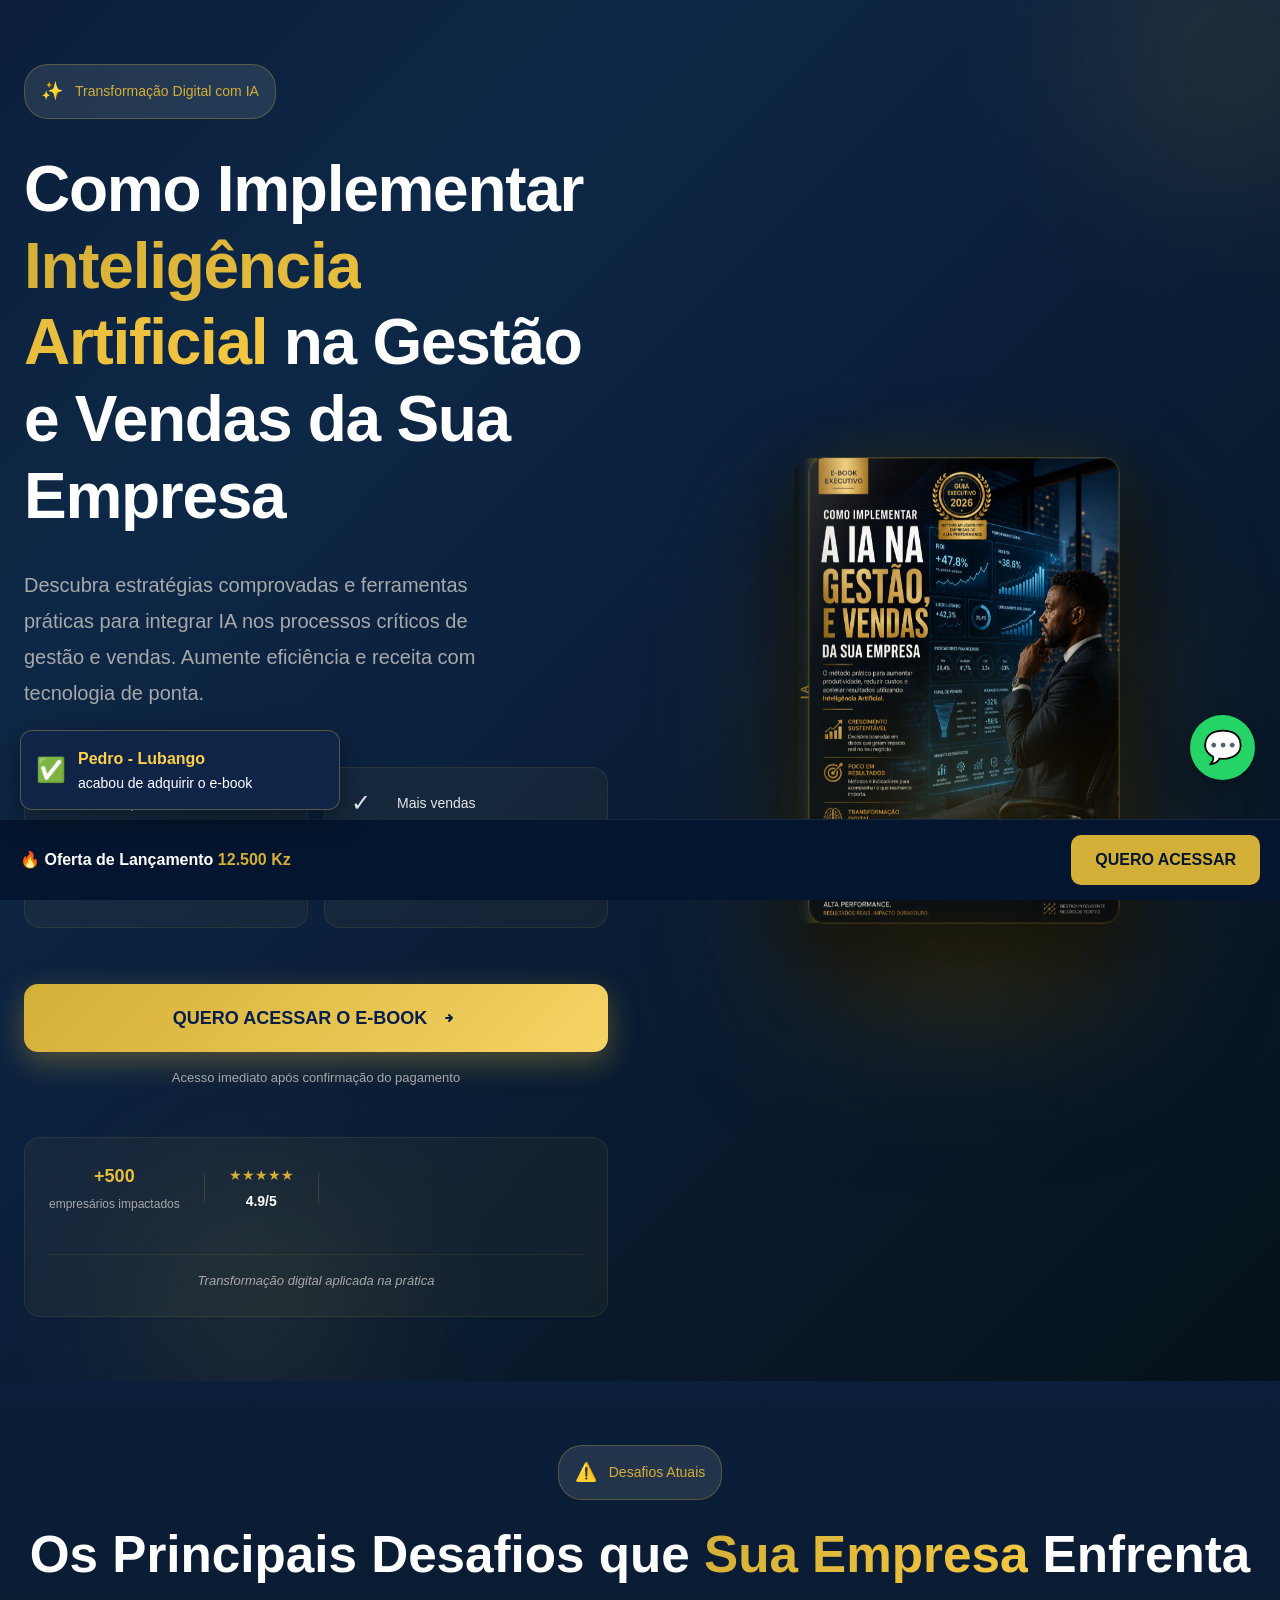
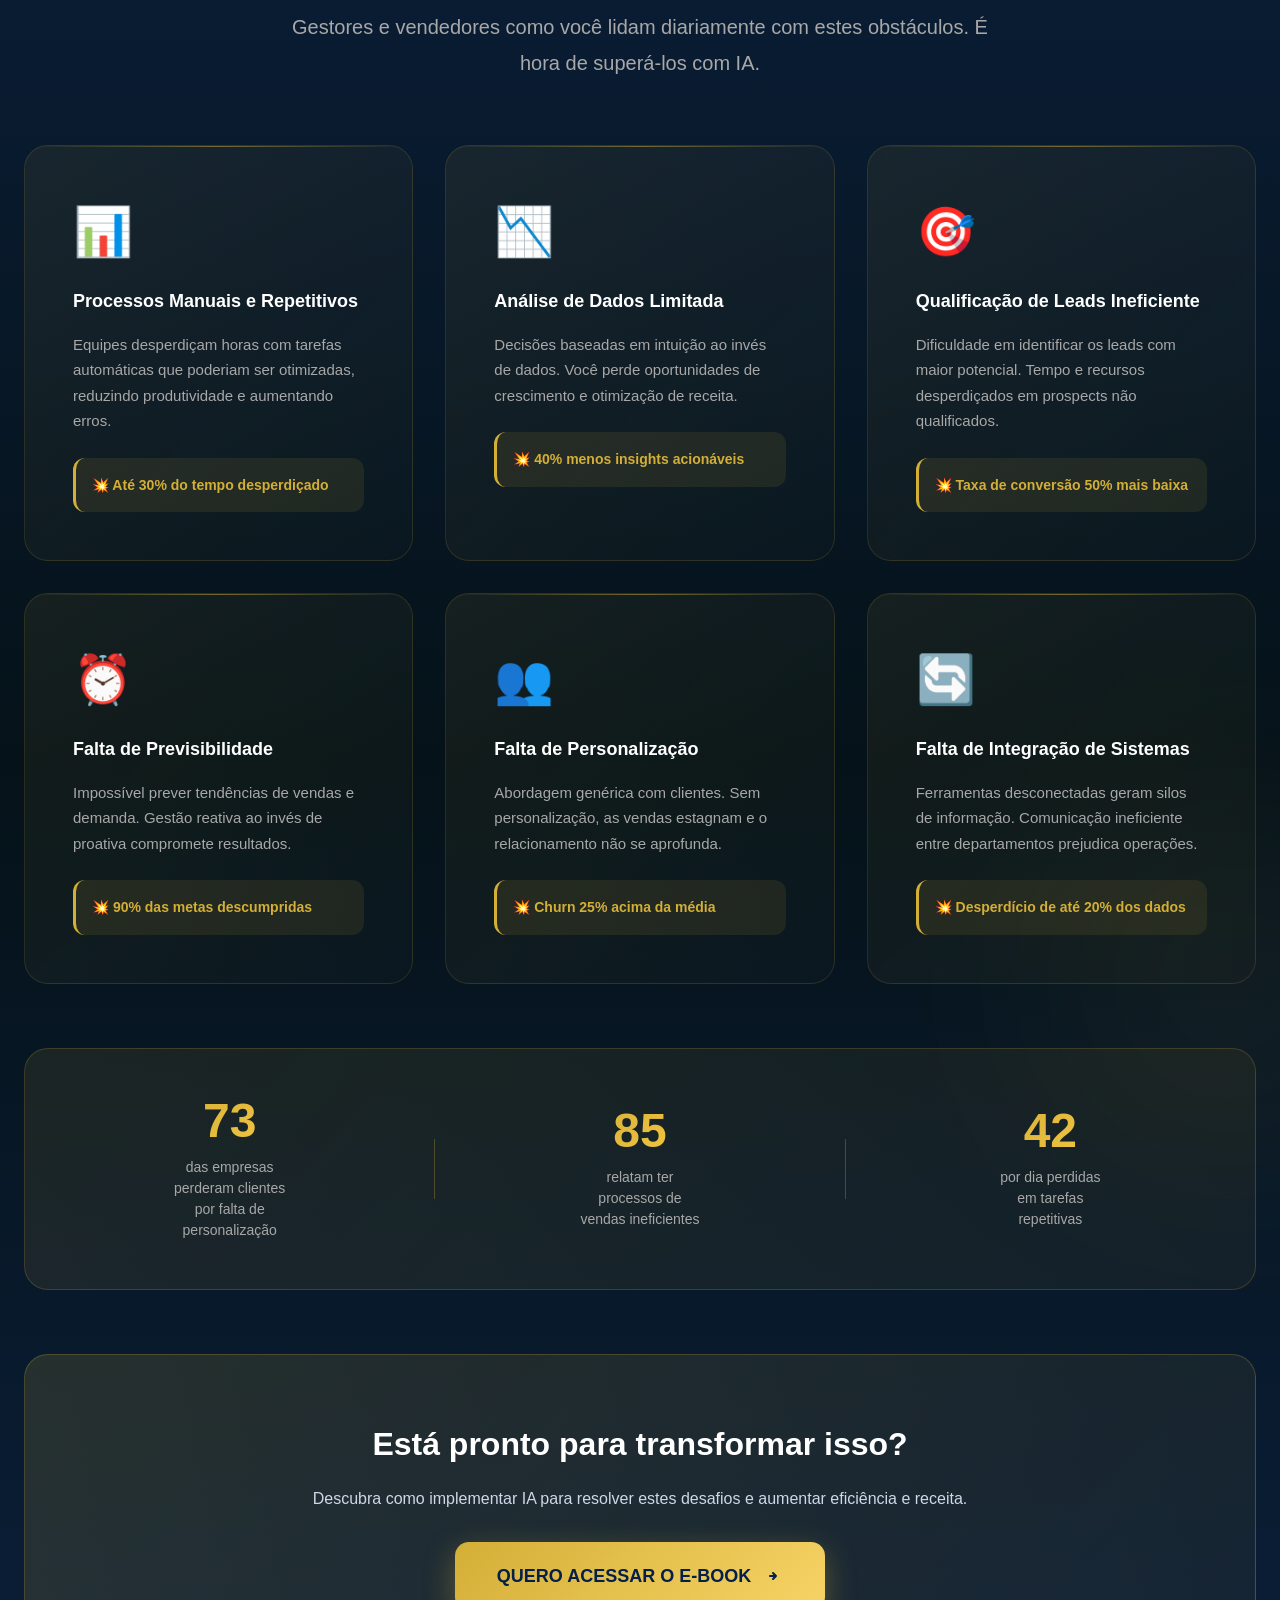
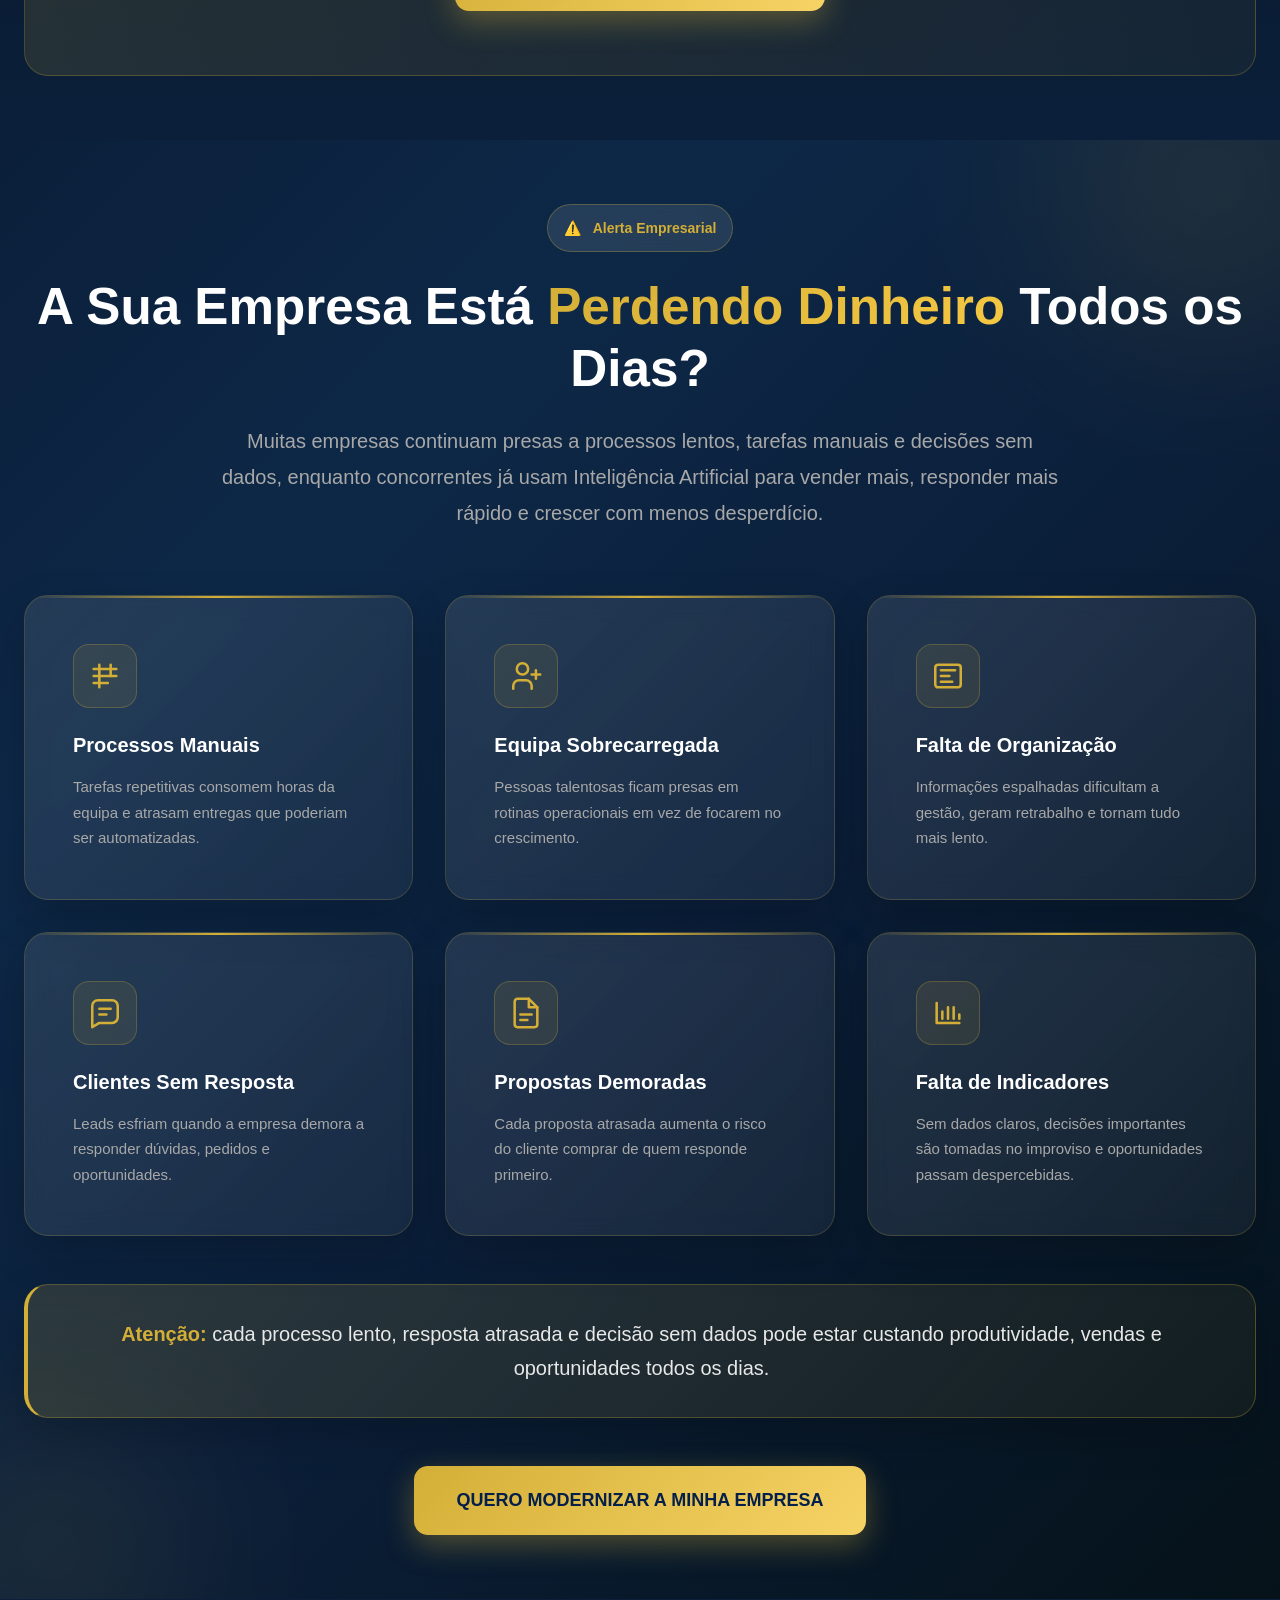
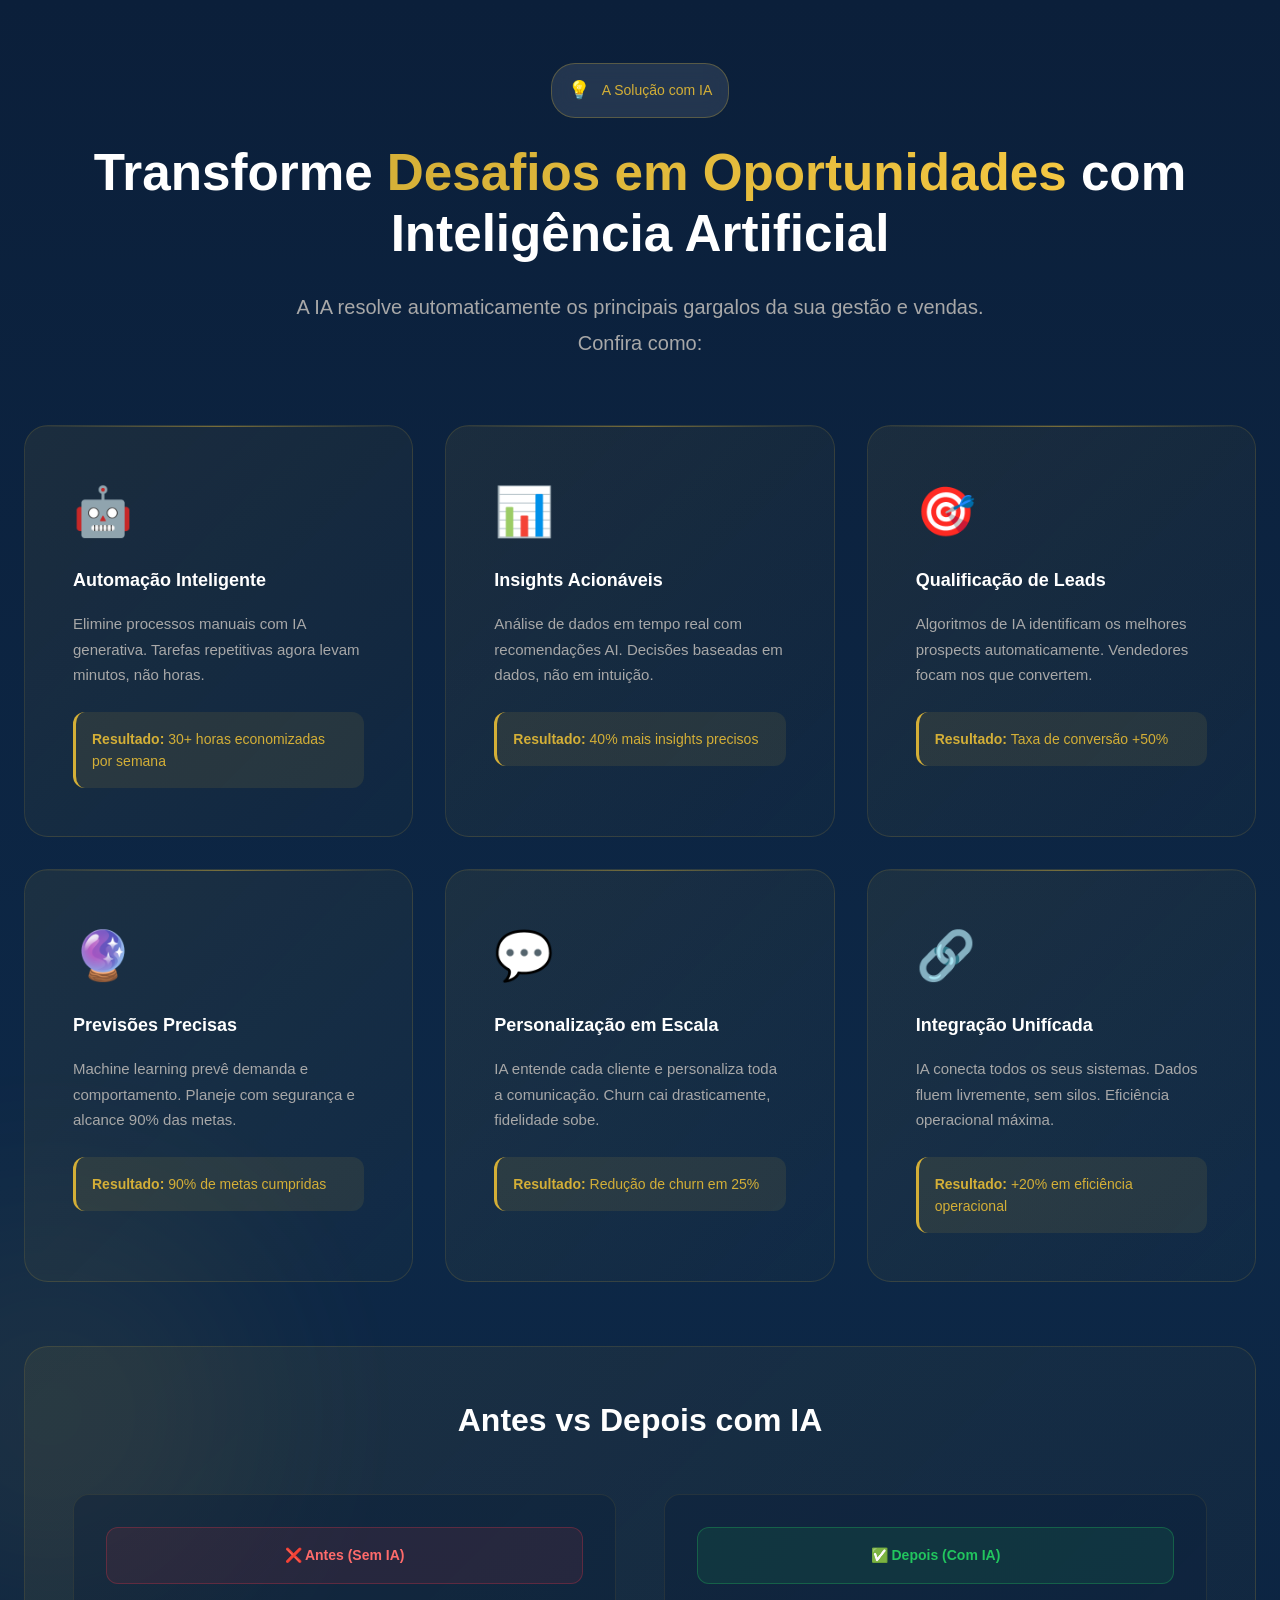
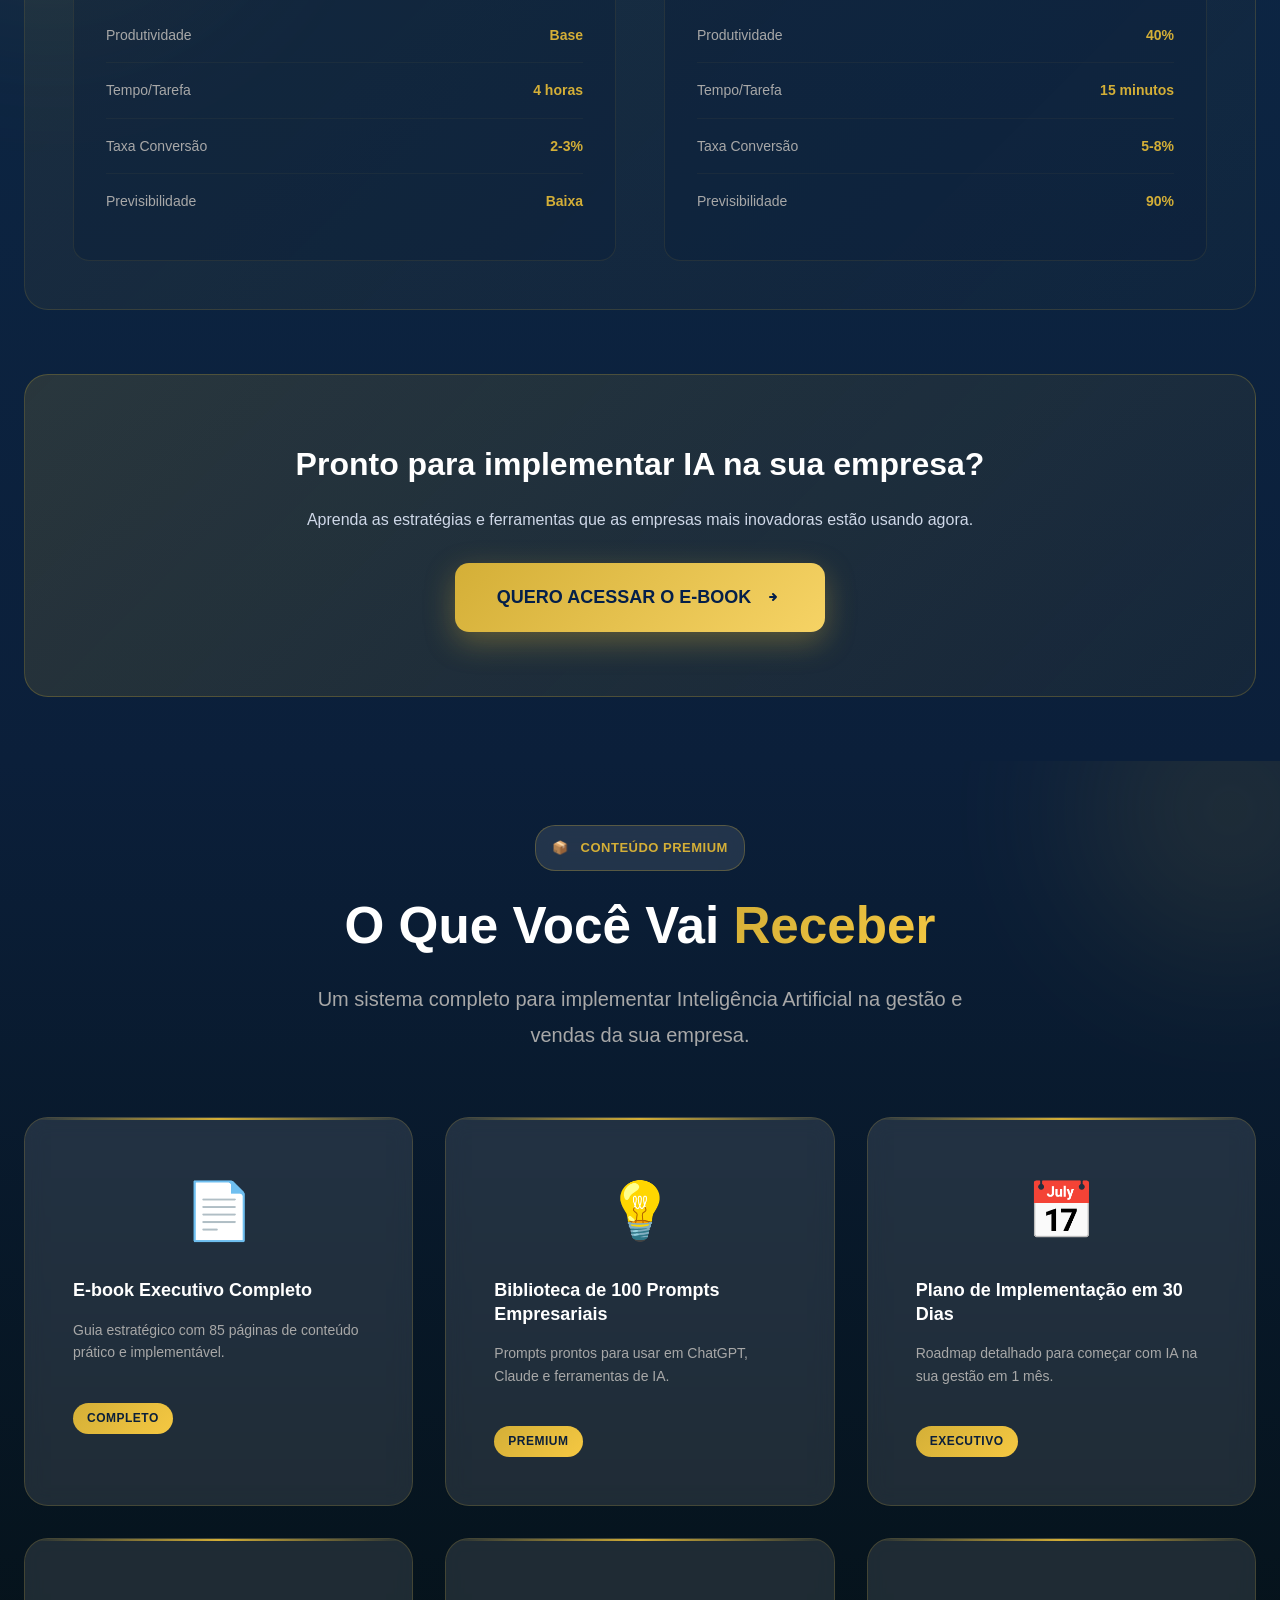
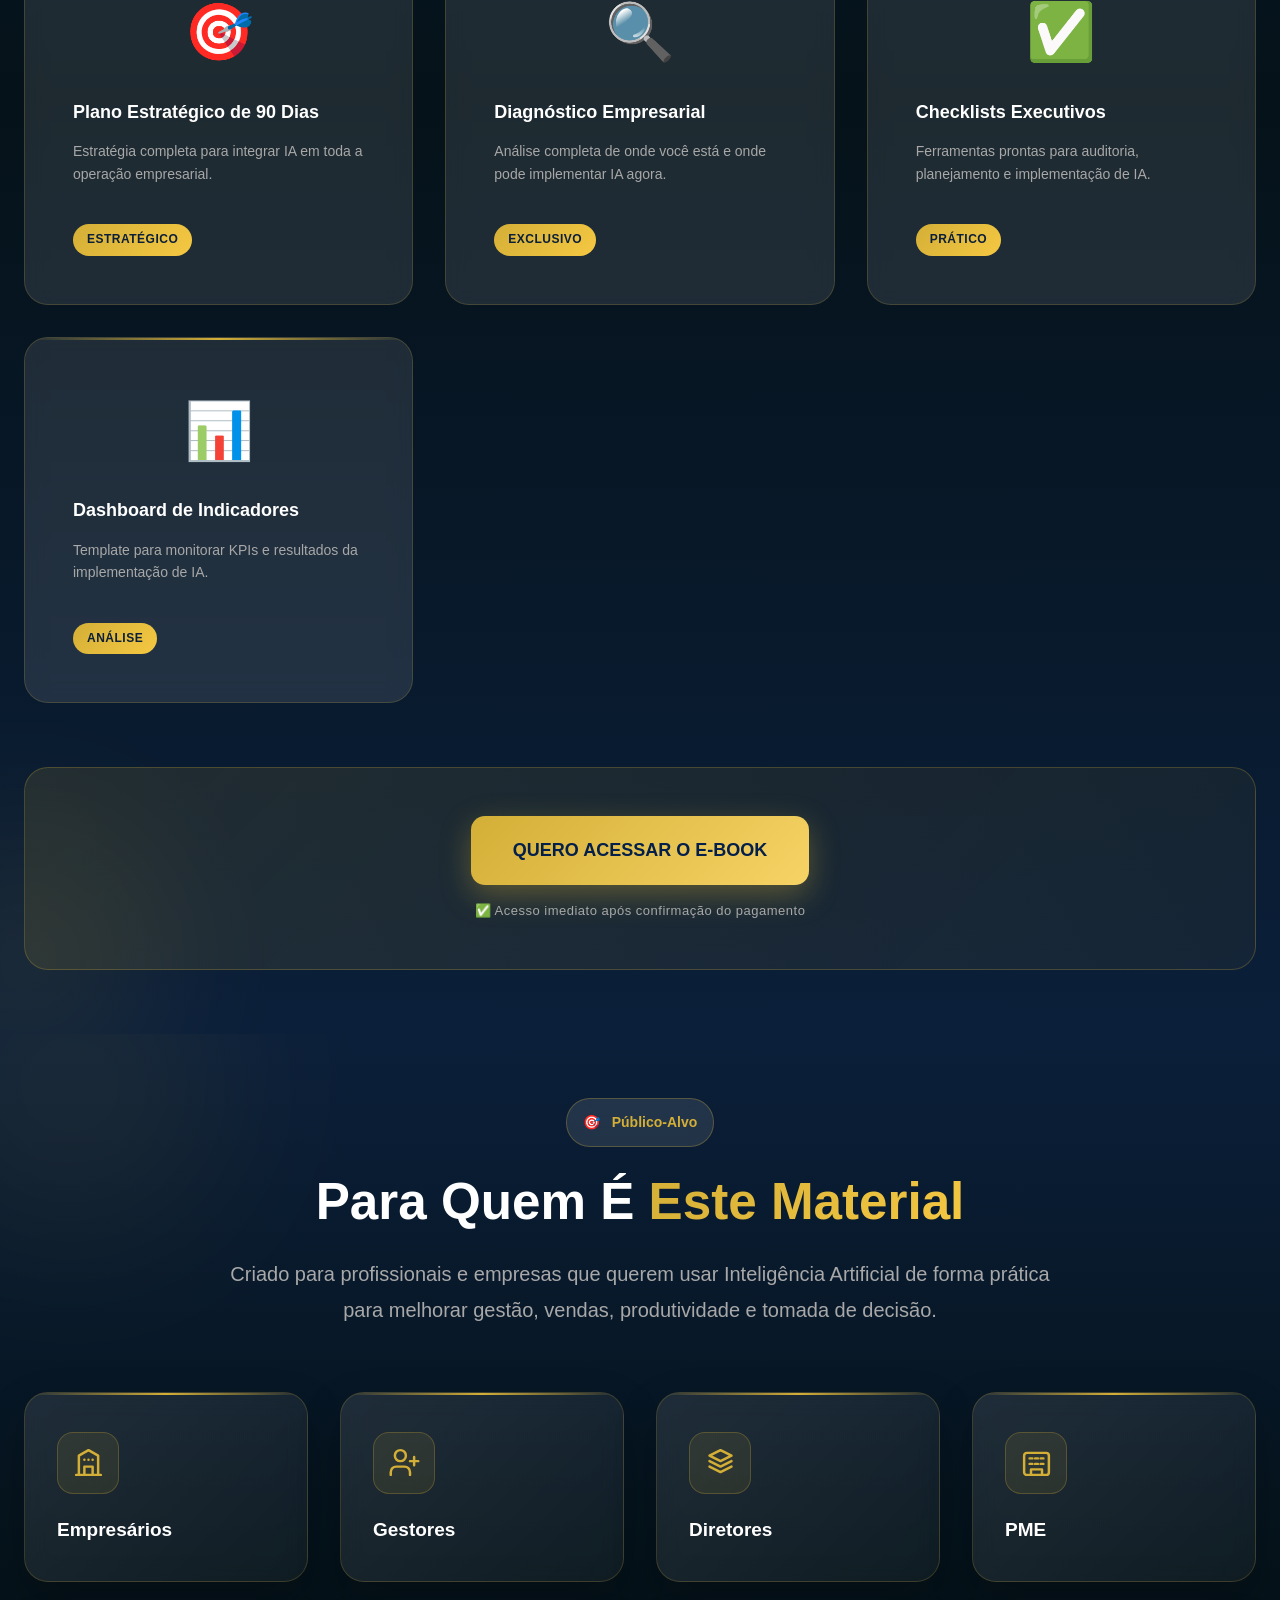
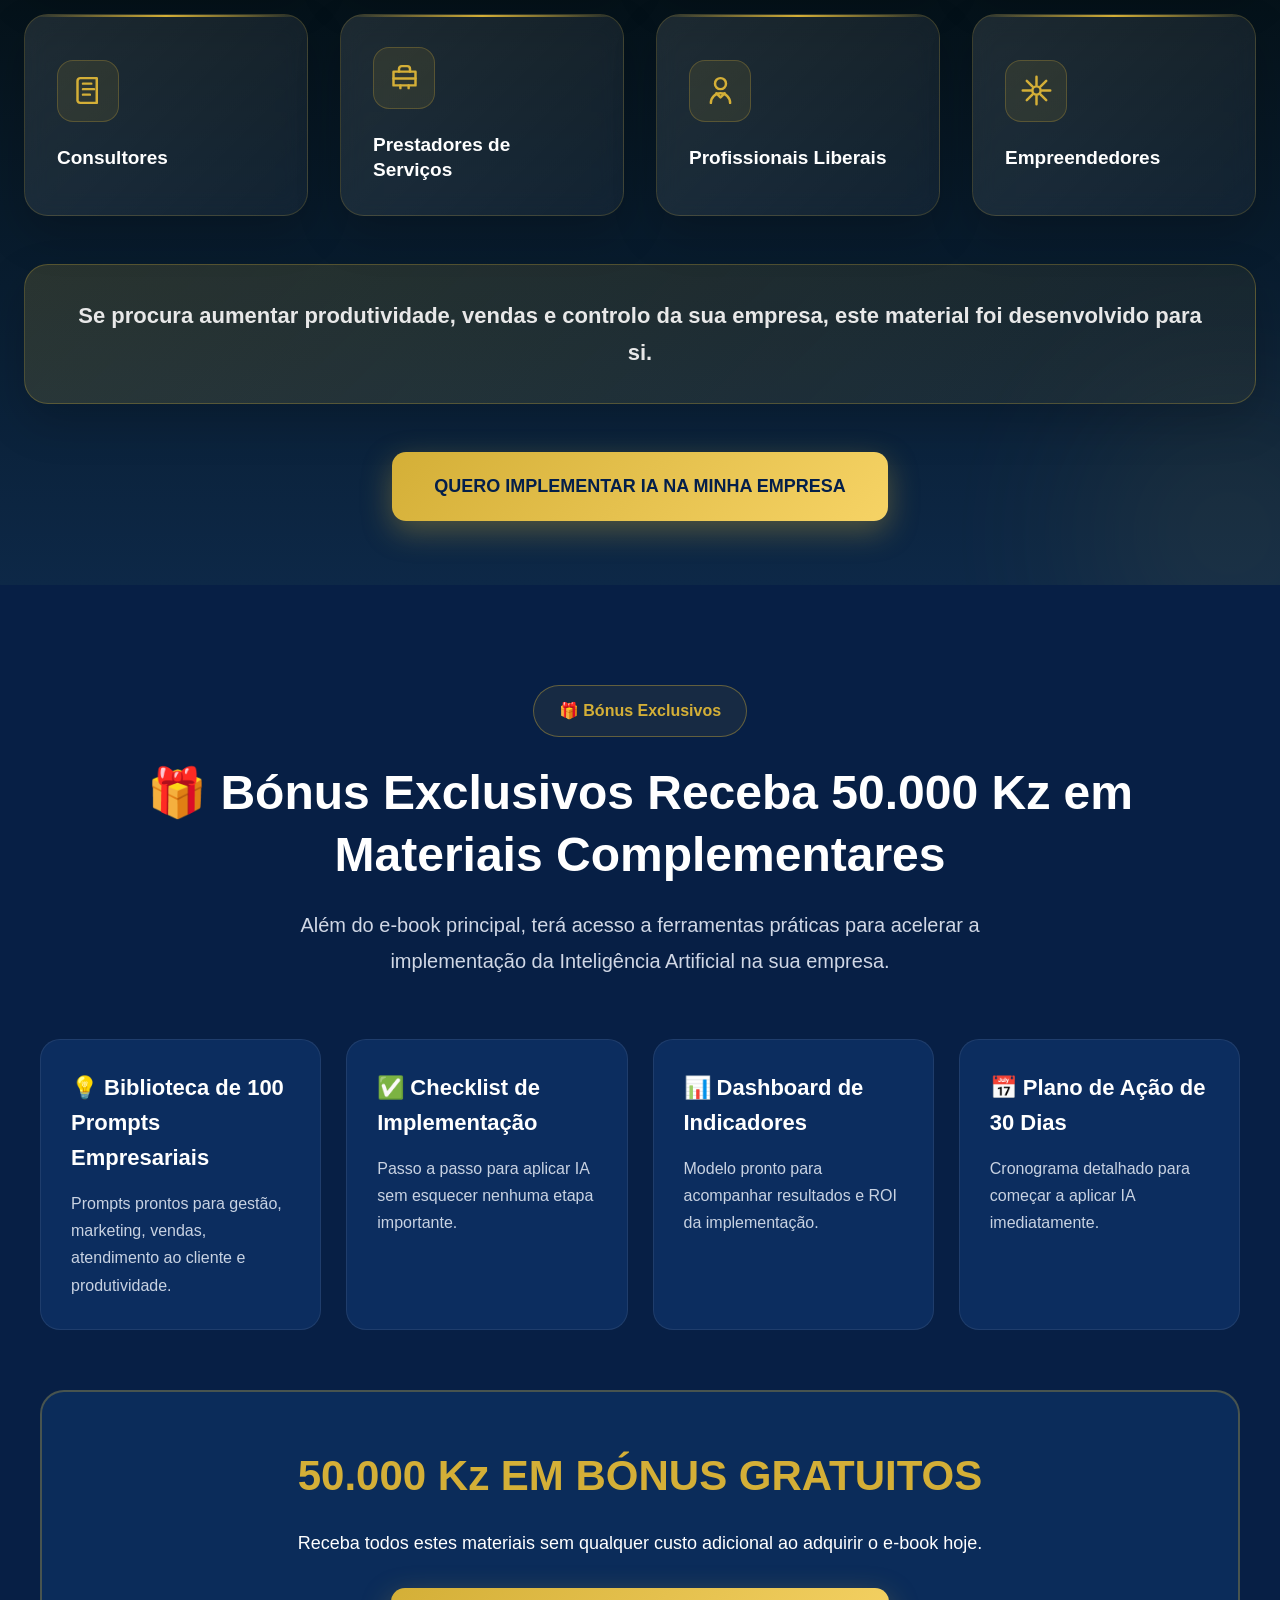
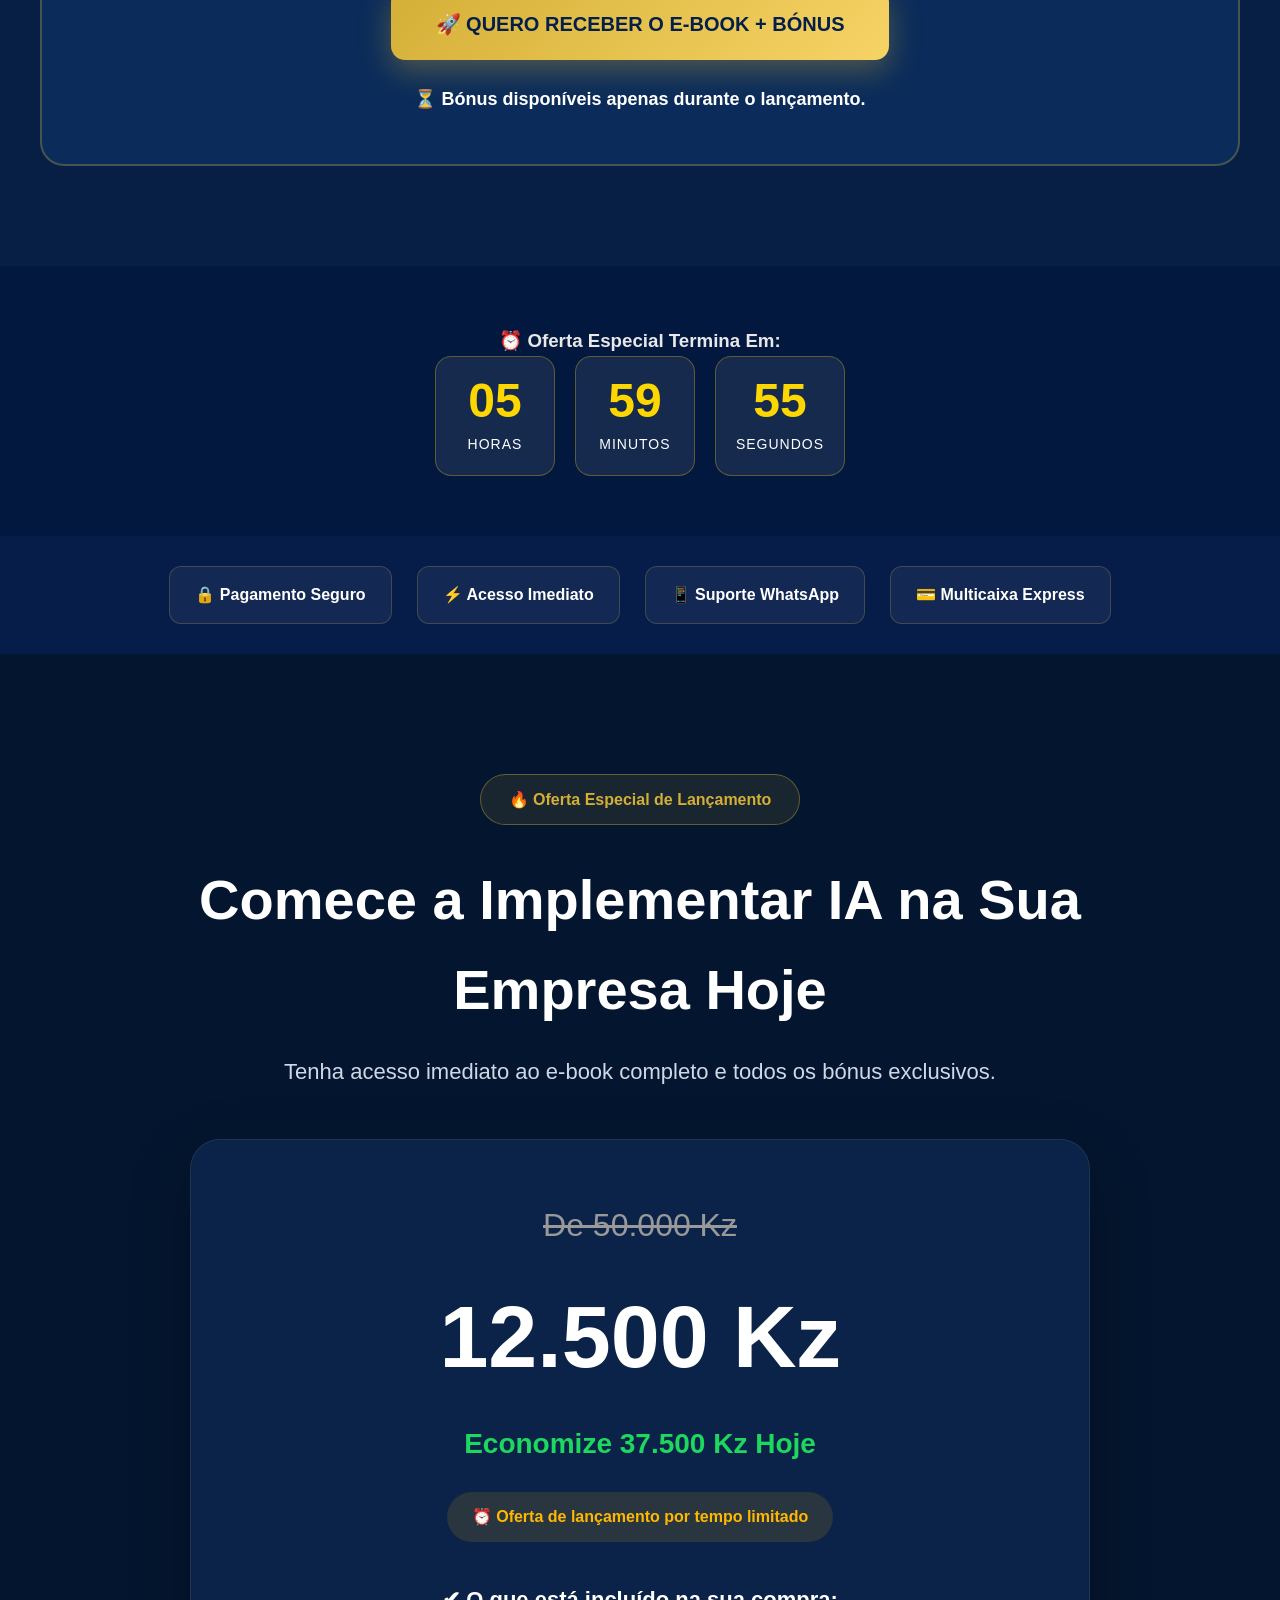
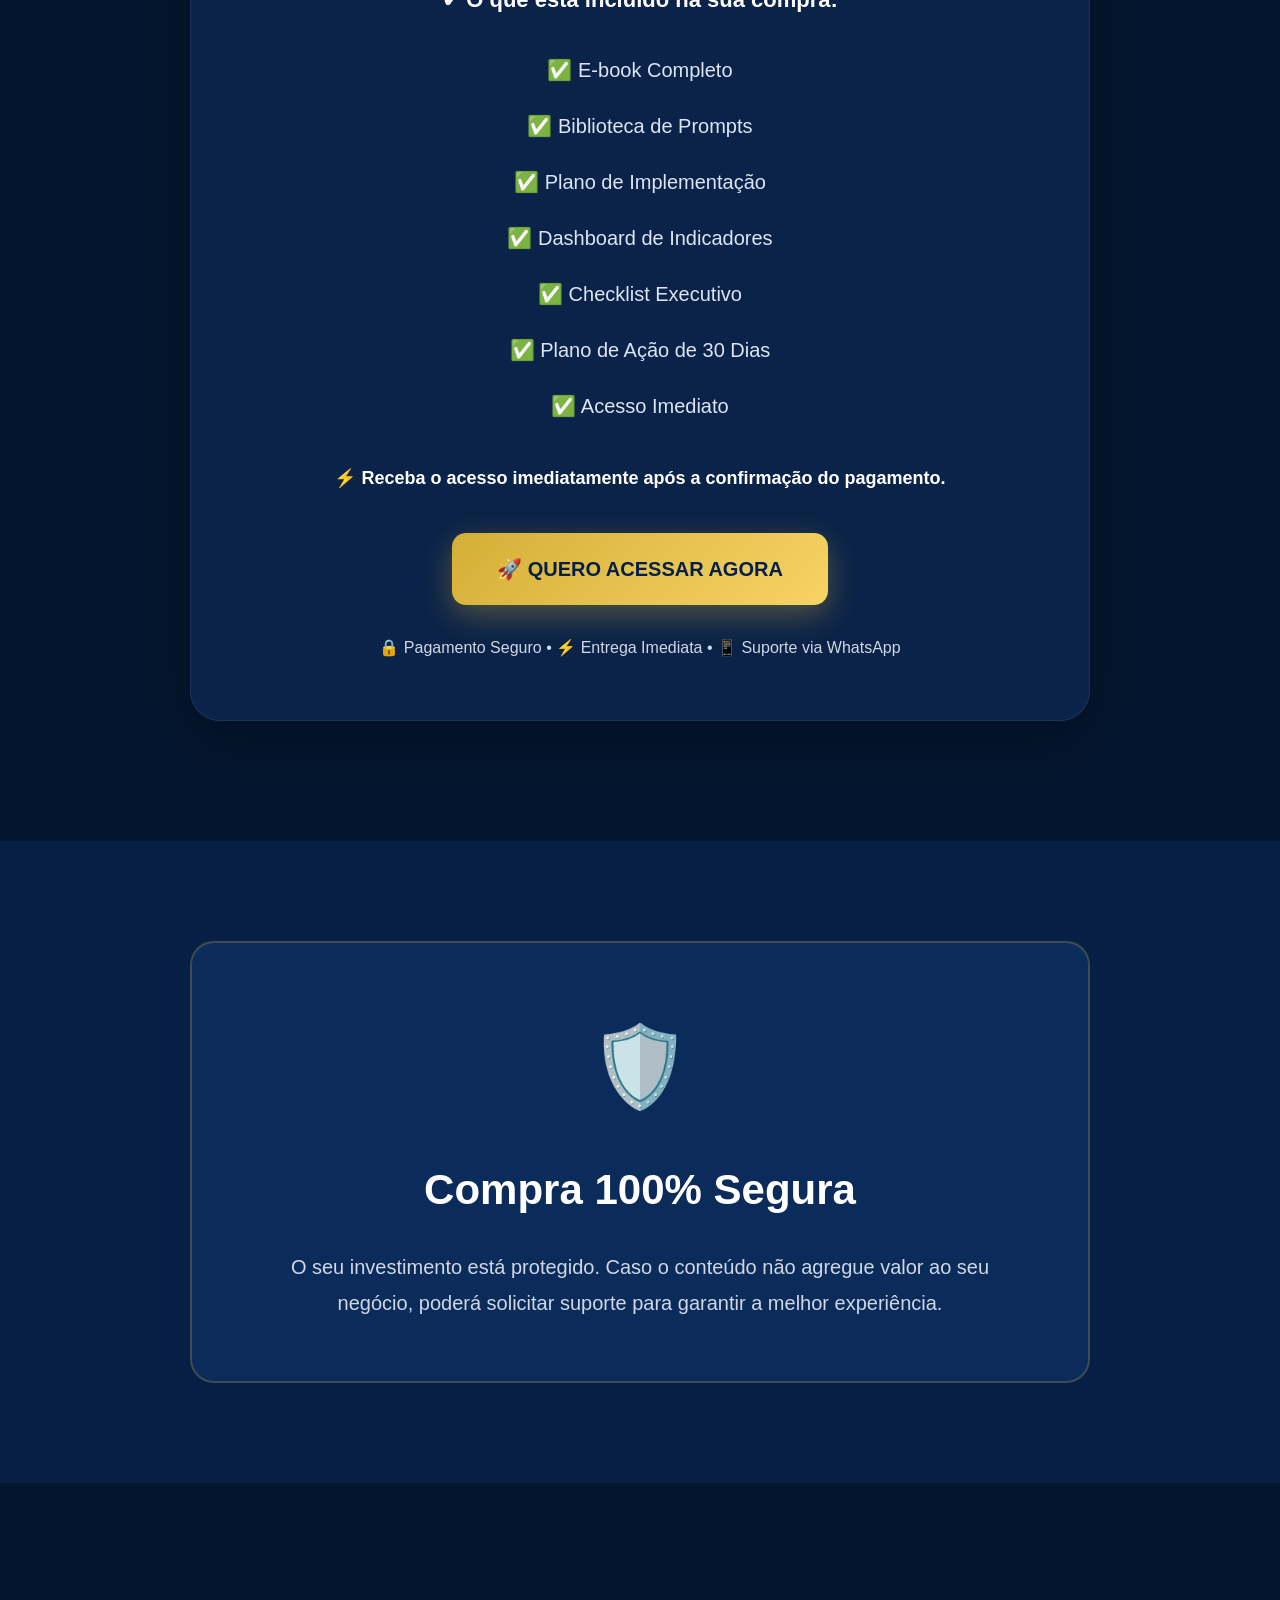
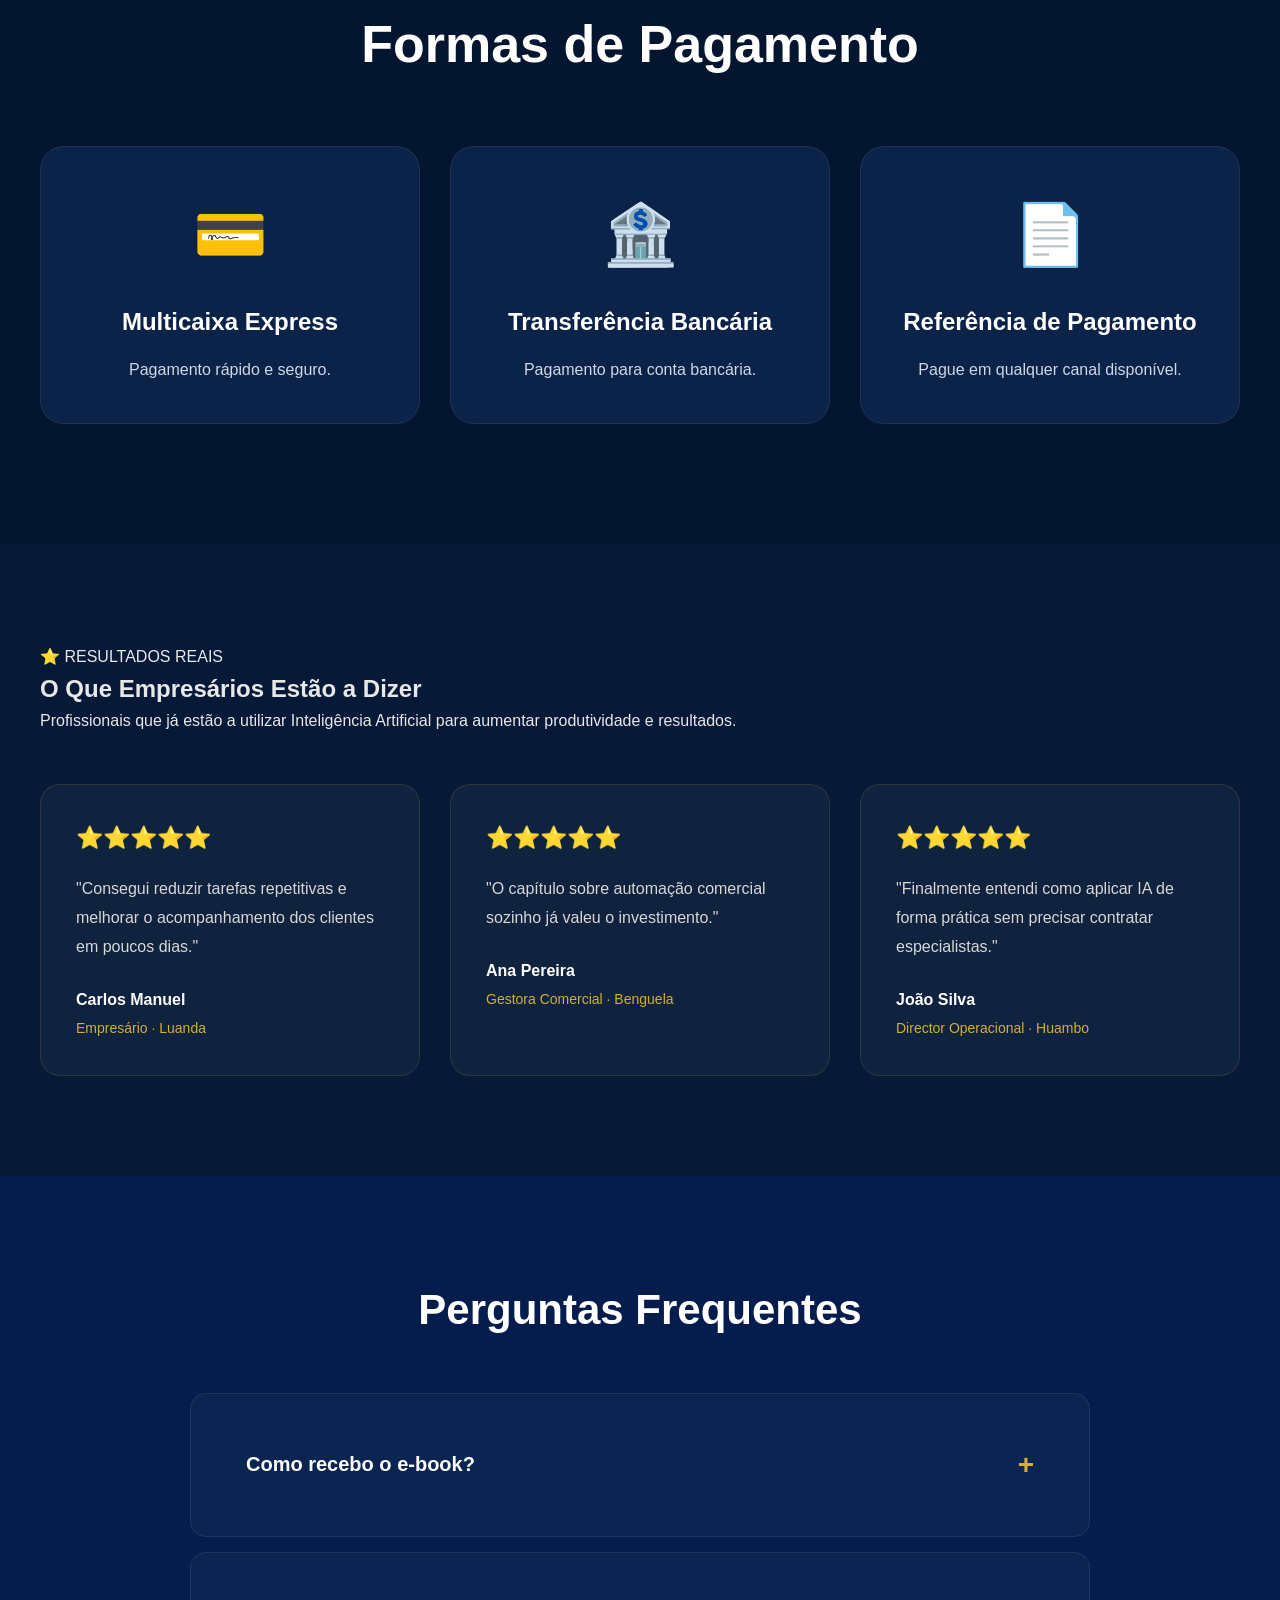
==== commit 9807a095: "Corrige Meta Pixel ebook-ia-landing ID 1526678468916489" ====
--- a/index.html
+++ b/index.html
@@ -16,49 +16,6 @@
 gtag('config', 'G-06LMBSPMPH');
 </script>
 
-<!-- Meta Pixel Code -->
-<script>
-!function(f,b,e,v,n,t,s)
-{
-if(f.fbq)return;
-
-n=f.fbq=function(){
-n.callMethod ?
-n.callMethod.apply(n,arguments) :
-n.queue.push(arguments)
-};
-
-if(!f._fbq)f._fbq=n;
-
-n.push=n;
-n.loaded=true;
-n.version='2.0';
-n.queue=[];
-
-t=b.createElement(e);
-t.async=true;
-t.src=v;
-
-s=b.getElementsByTagName(e)[0];
-s.parentNode.insertBefore(t,s);
-
-}(window, document,'script',
-'https://connect.facebook.net/en_US/fbevents.js');
-
-fbq('init', '956803899621912');
-
-fbq('track', 'PageView');
-</script>
-
-<noscript>
-<img
-height="1"
-width="1"
-style="display:none"
-src="https://www.facebook.com/tr?id=956803899621912&ev=PageView&noscript=1"
-/>
-</noscript>
-<!-- End Meta Pixel Code -->
 
 <head>
 
@@ -99,6 +56,50 @@
 </head>
 
     <link rel="stylesheet" href="landing/css/style.css">
+
+    <!-- Meta Pixel Code -->
+    <script>
+    !function(f,b,e,v,n,t,s)
+    {
+    if(f.fbq)return;
+
+    n=f.fbq=function(){
+    n.callMethod ?
+    n.callMethod.apply(n,arguments) :
+    n.queue.push(arguments)
+    };
+
+    if(!f._fbq)f._fbq=n;
+
+    n.push=n;
+    n.loaded=true;
+    n.version='2.0';
+    n.queue=[];
+
+    t=b.createElement(e);
+    t.async=true;
+    t.src=v;
+
+    s=b.getElementsByTagName(e)[0];
+    s.parentNode.insertBefore(t,s);
+
+    }(window, document,'script',
+    'https://connect.facebook.net/en_US/fbevents.js');
+
+    fbq('init', '1526678468916489');
+
+    fbq('track', 'PageView');
+    </script>
+
+    <noscript>
+    <img
+    height="1"
+    width="1"
+    style="display:none"
+    src="https://www.facebook.com/tr?id=1526678468916489&ev=PageView&noscript=1"
+    />
+    </noscript>
+    <!-- End Meta Pixel Code -->
 </head>
 
 <body>
